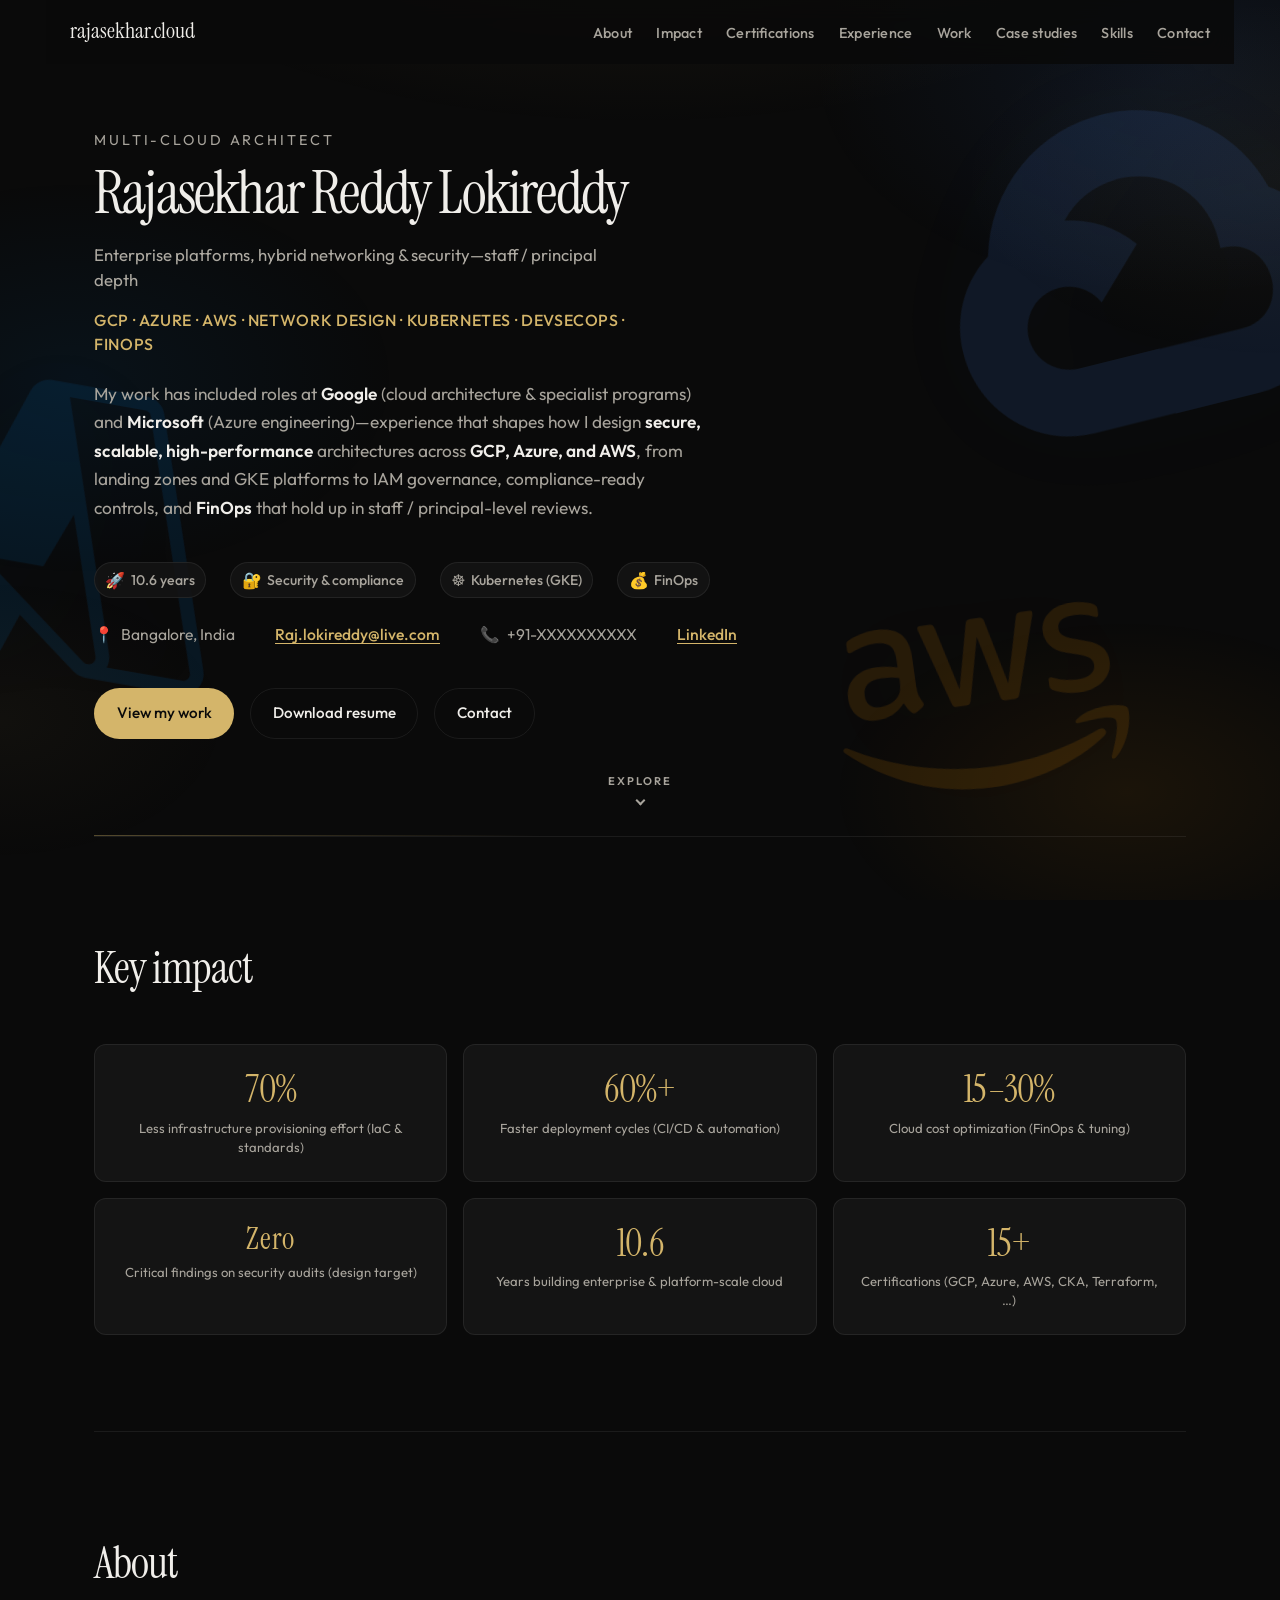
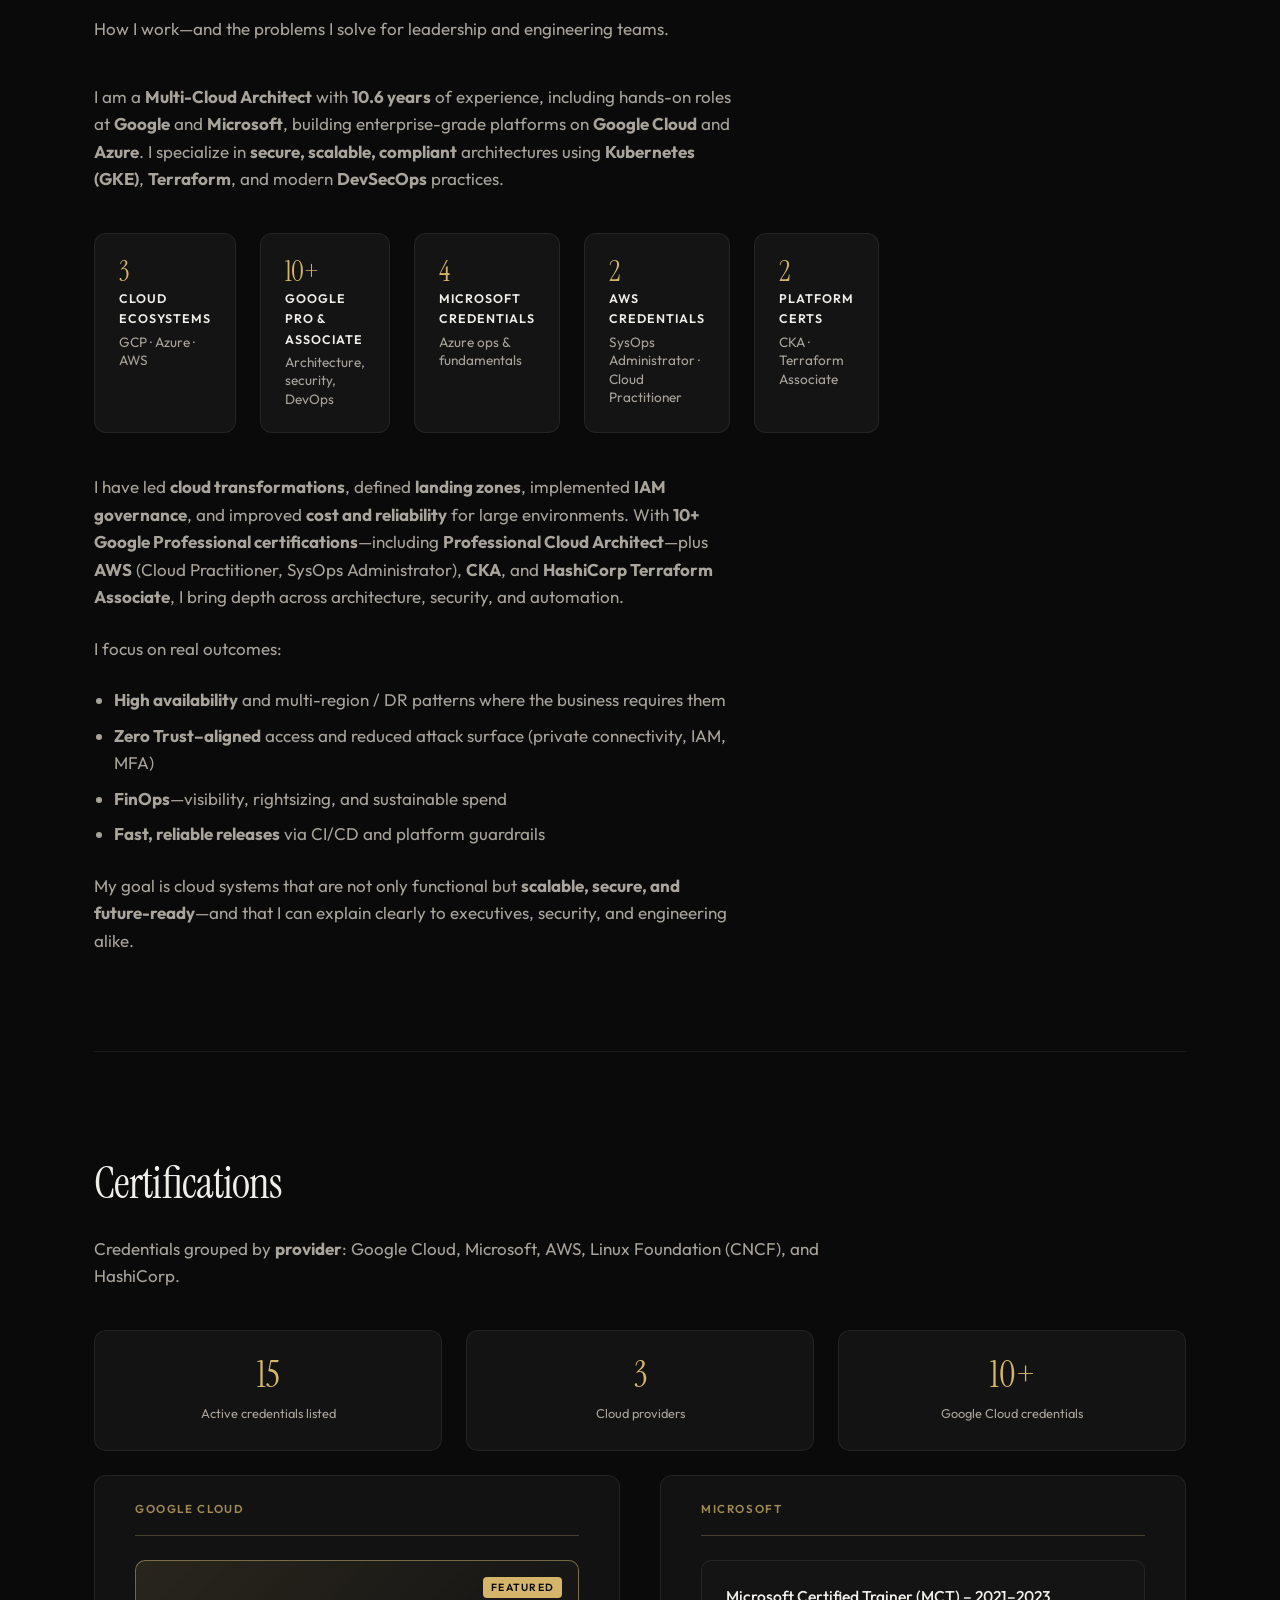
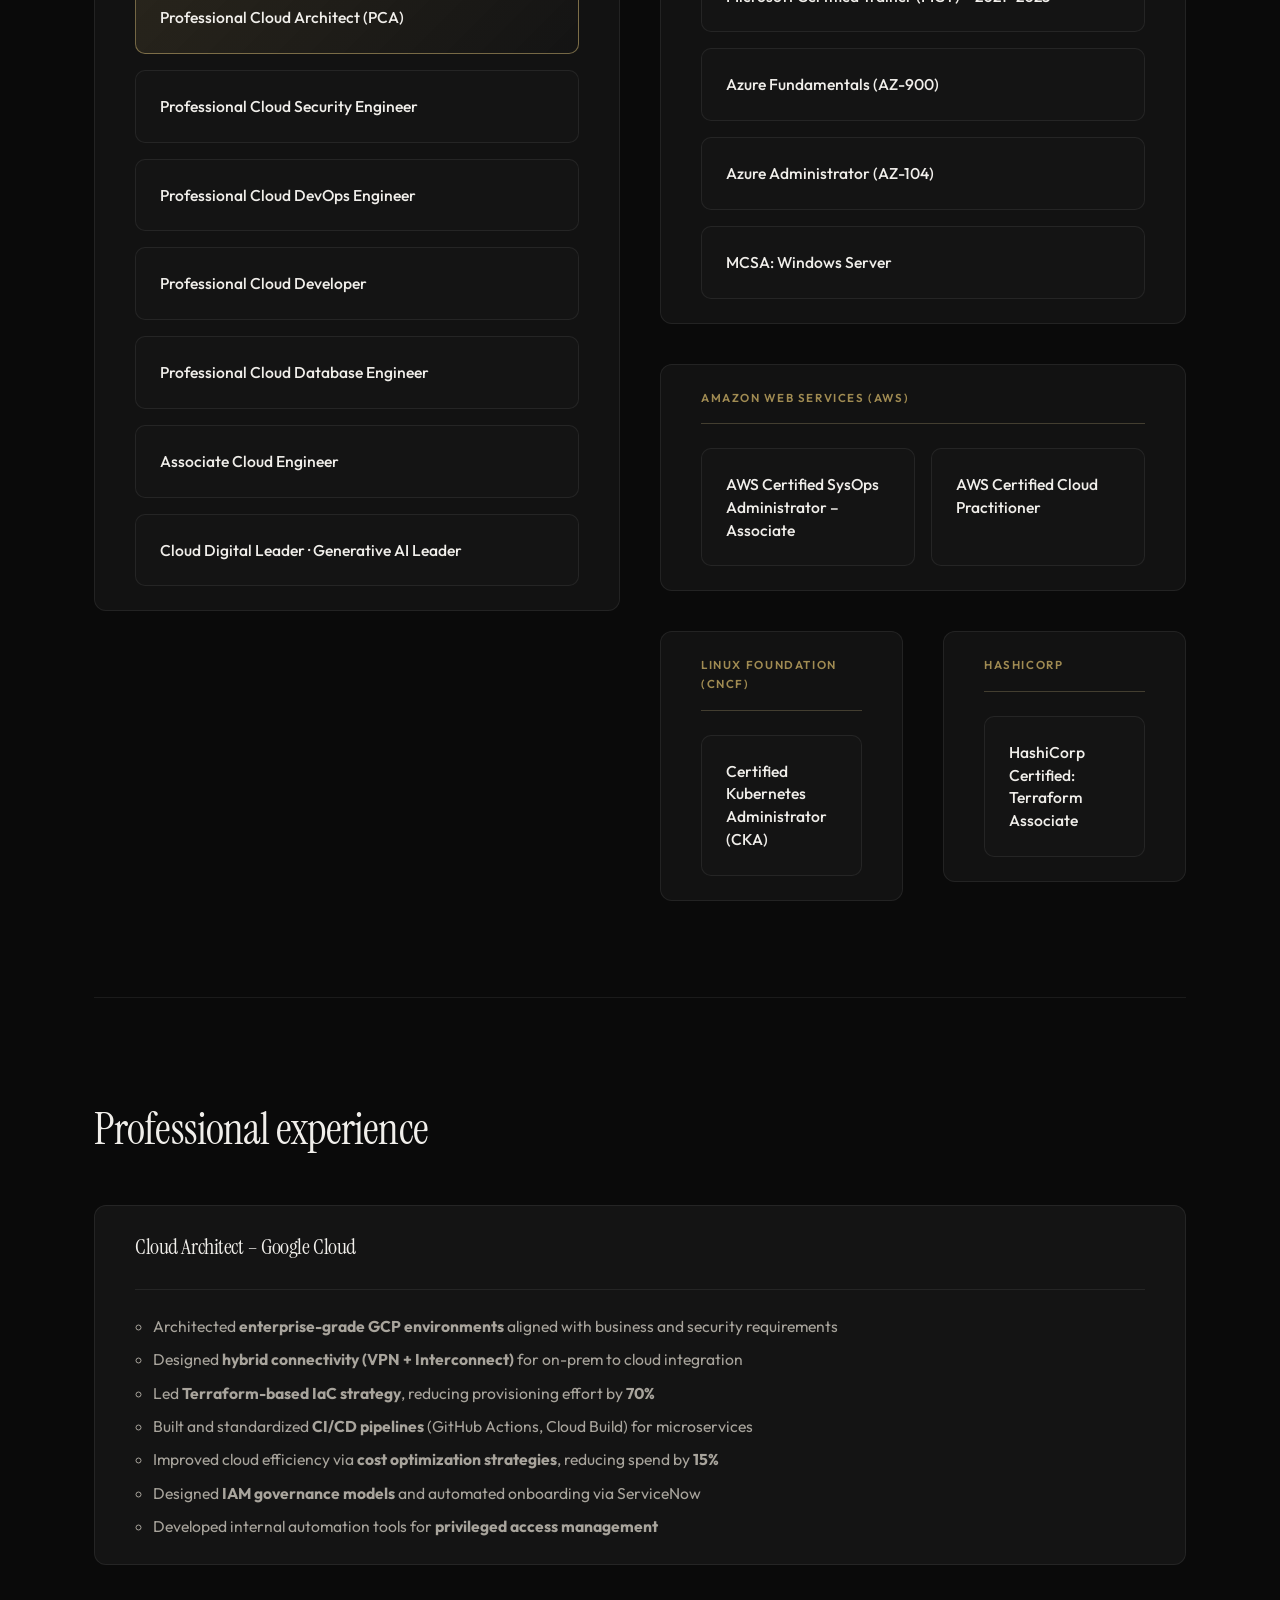
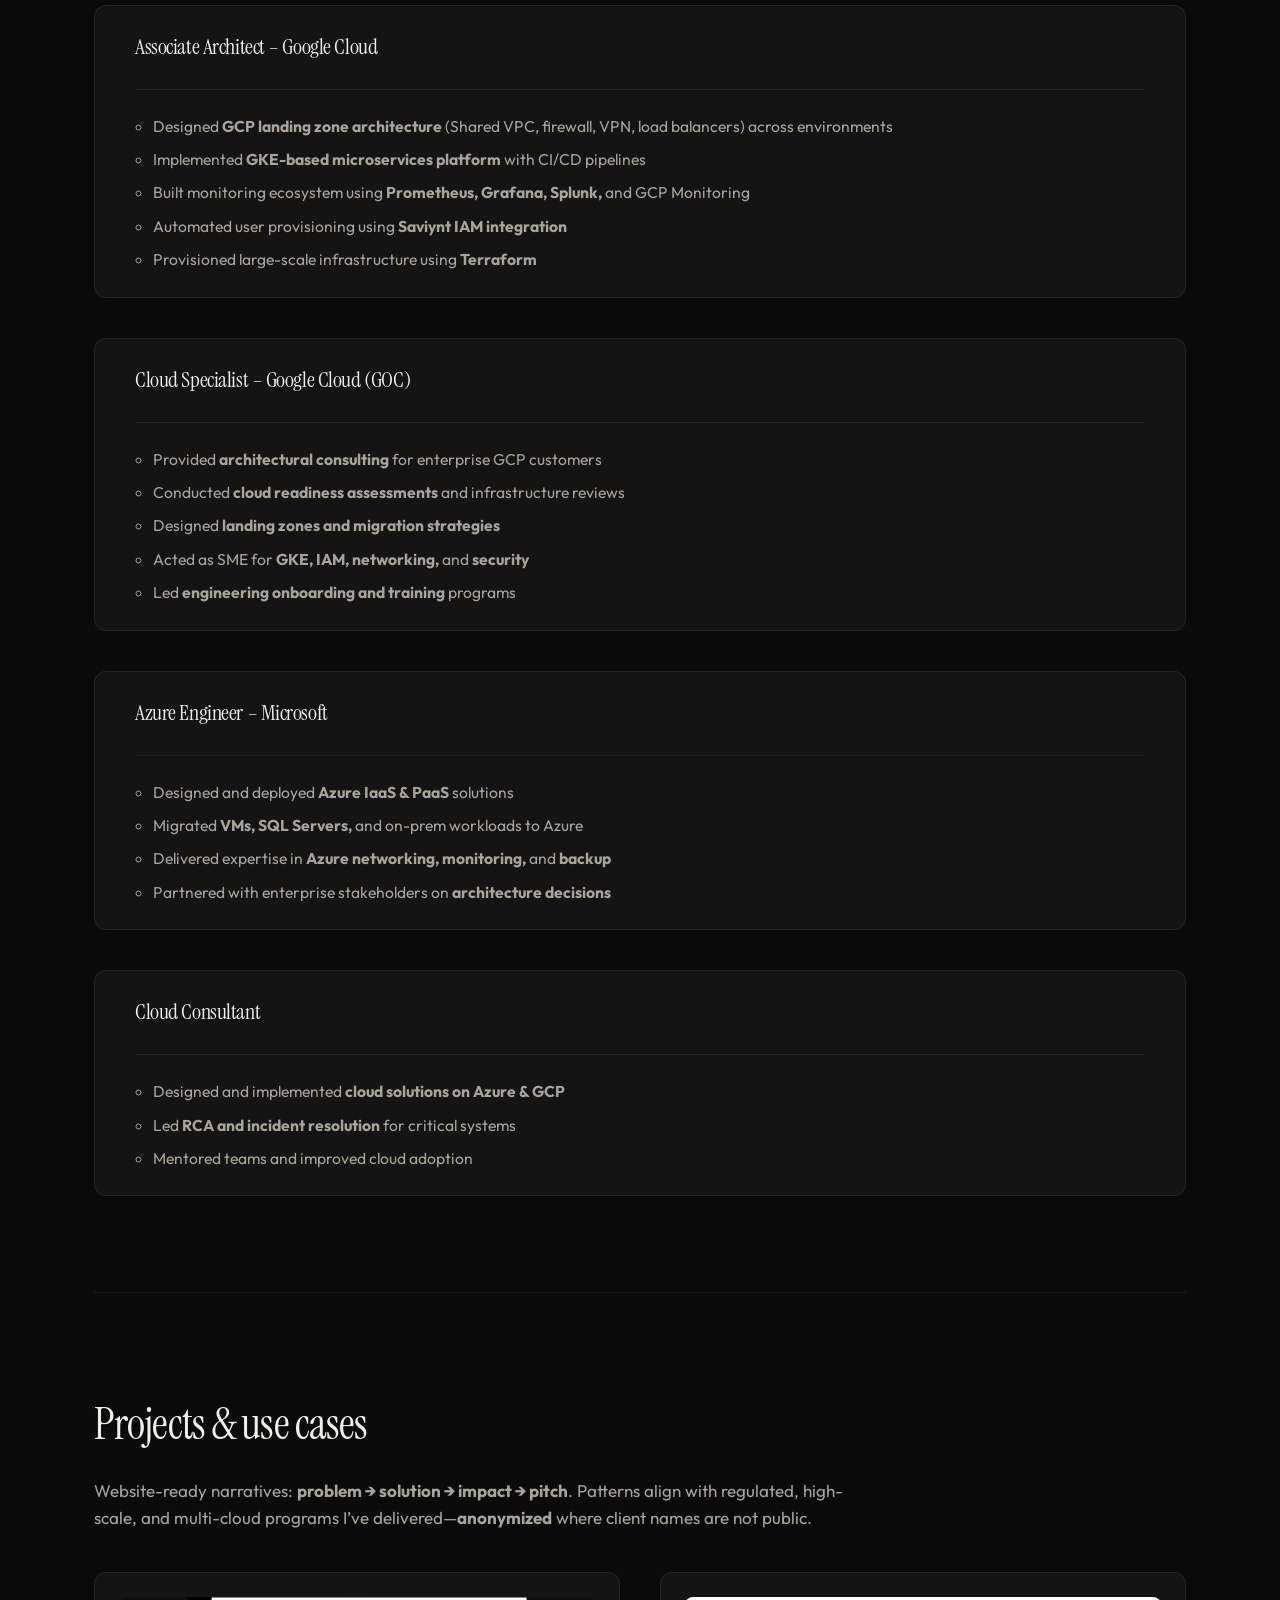
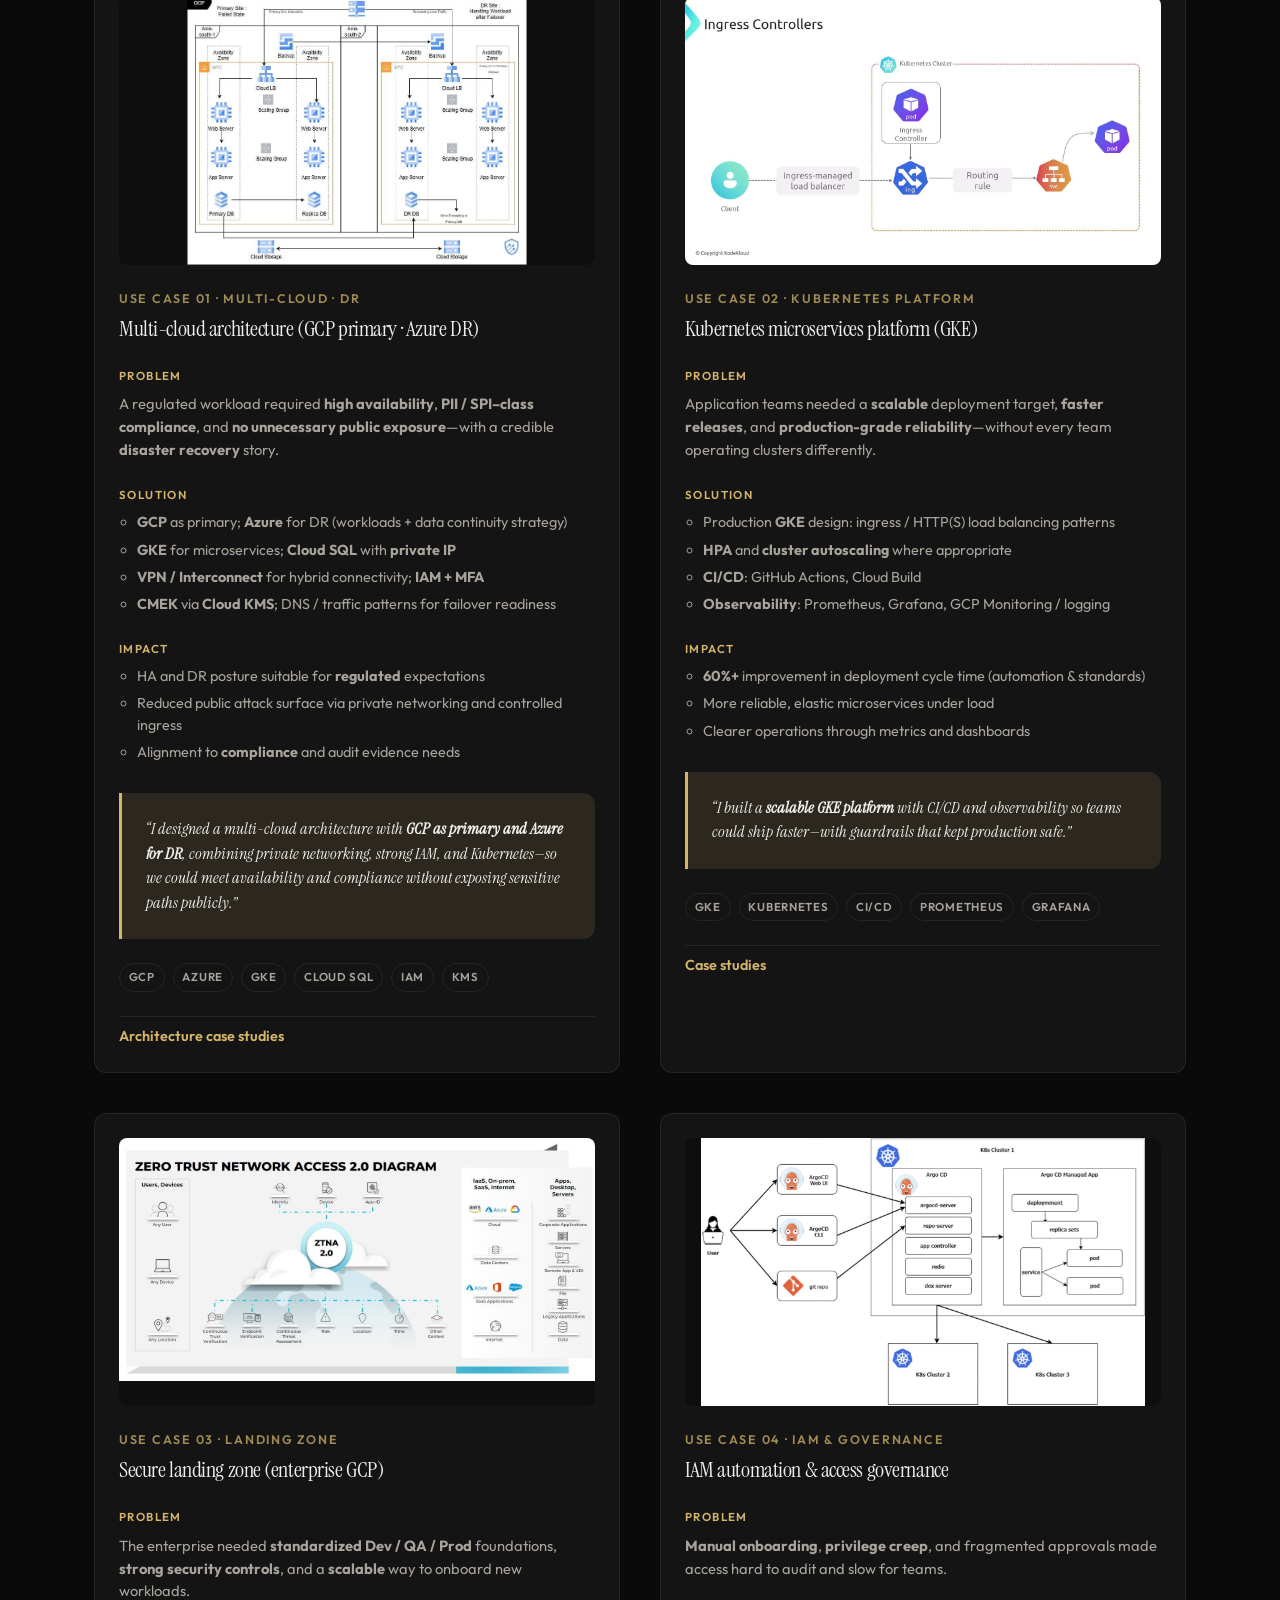
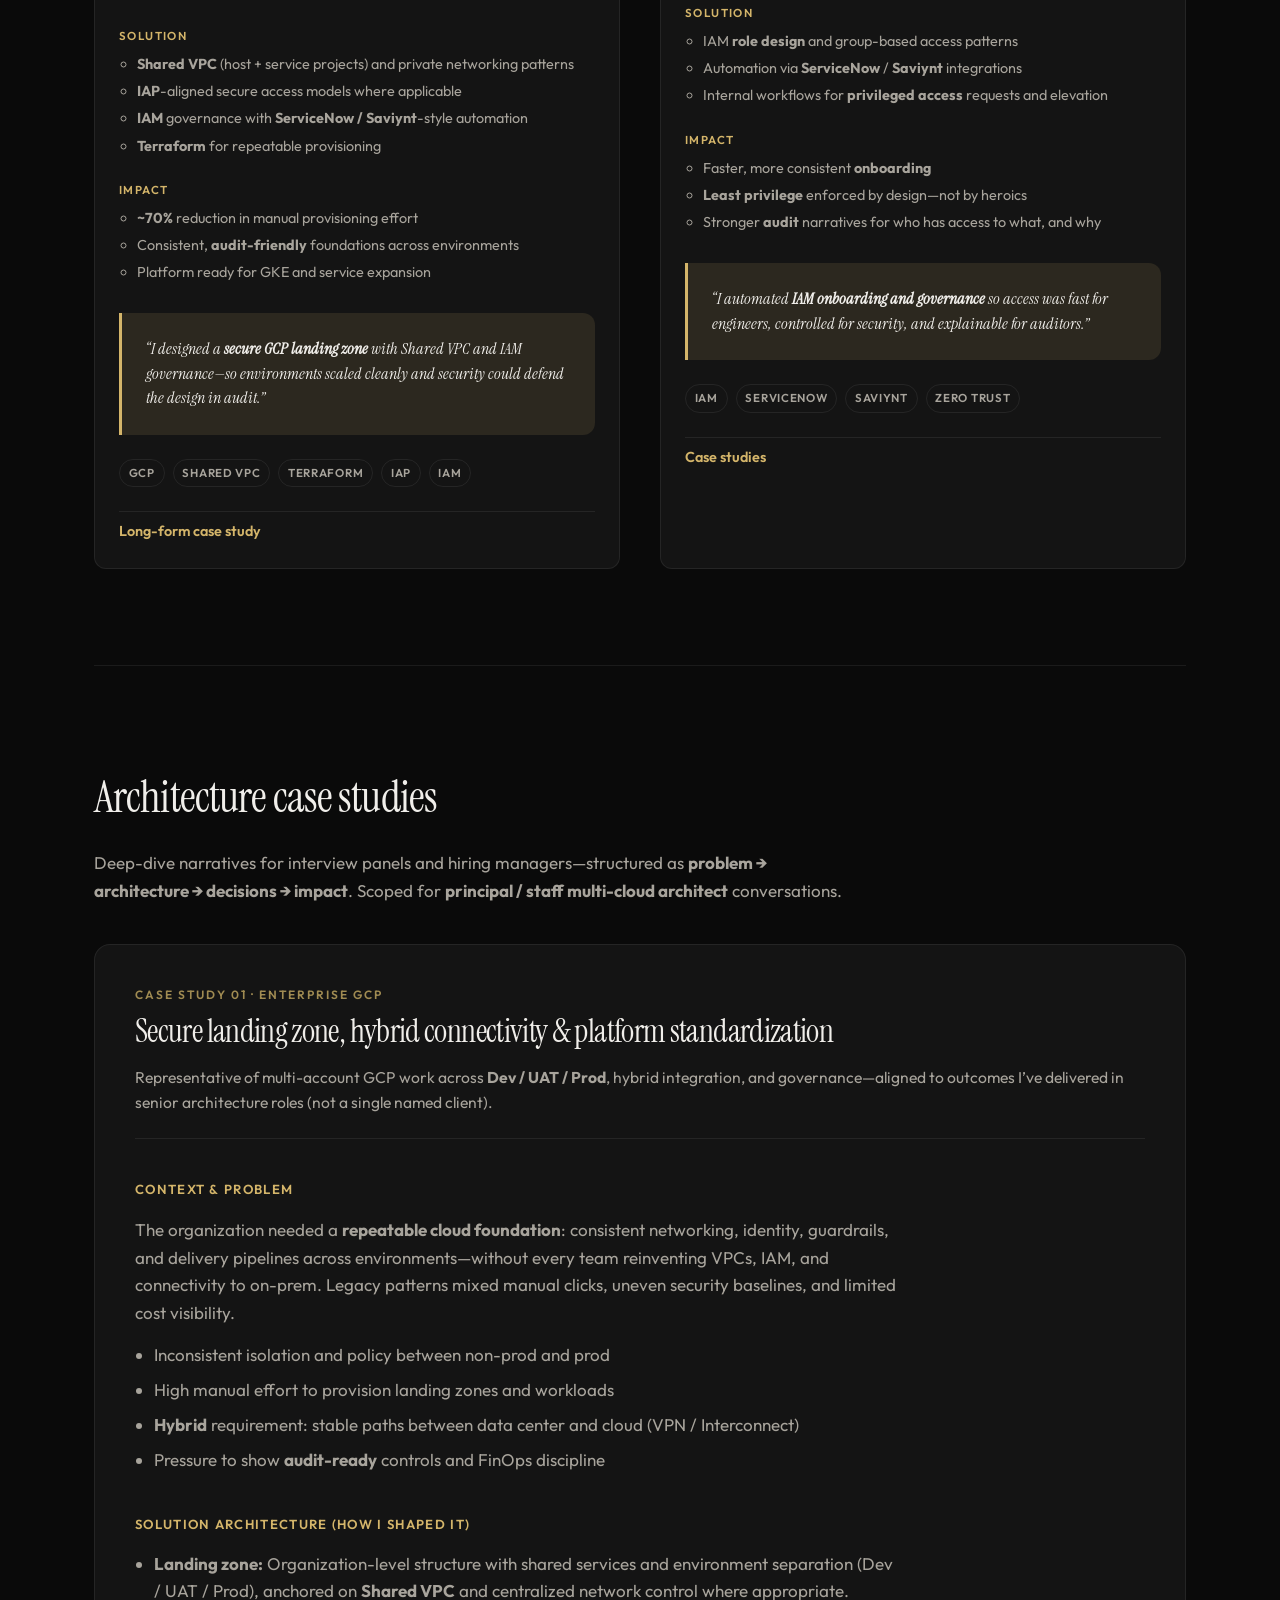
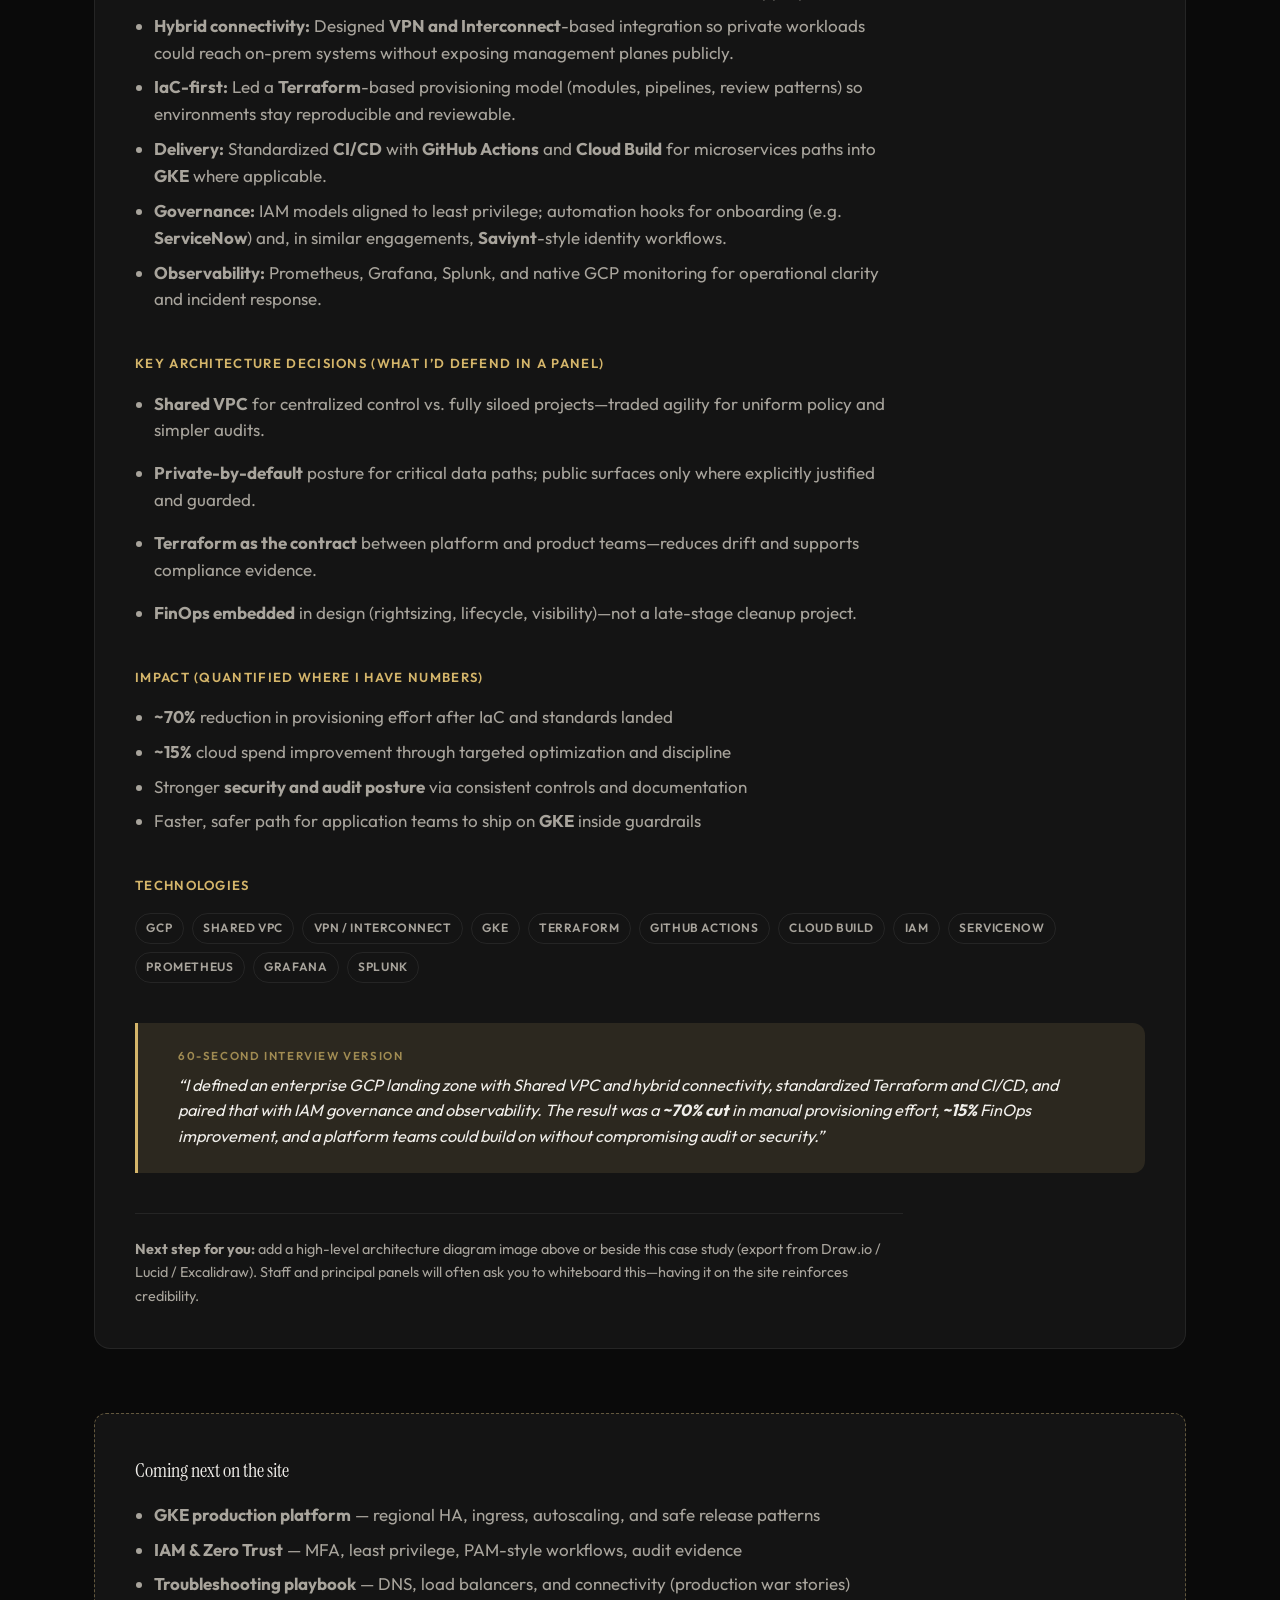
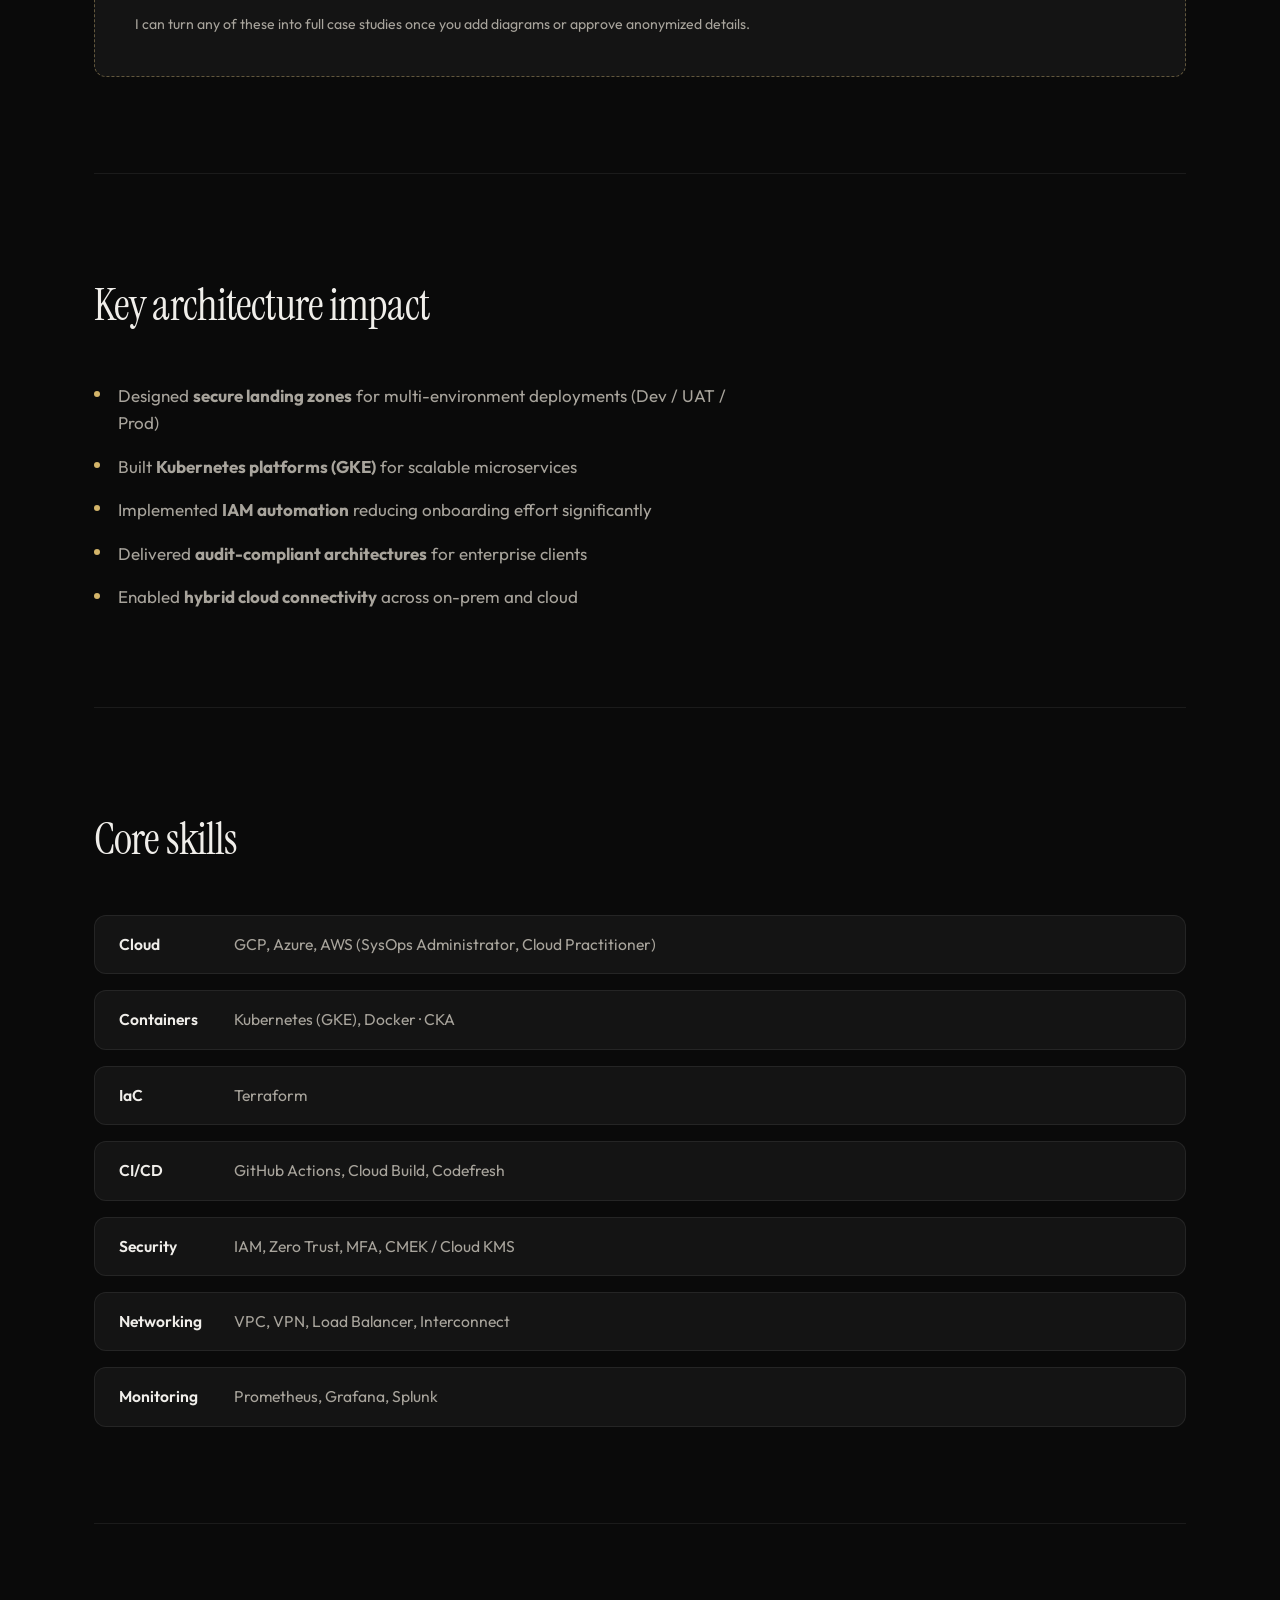
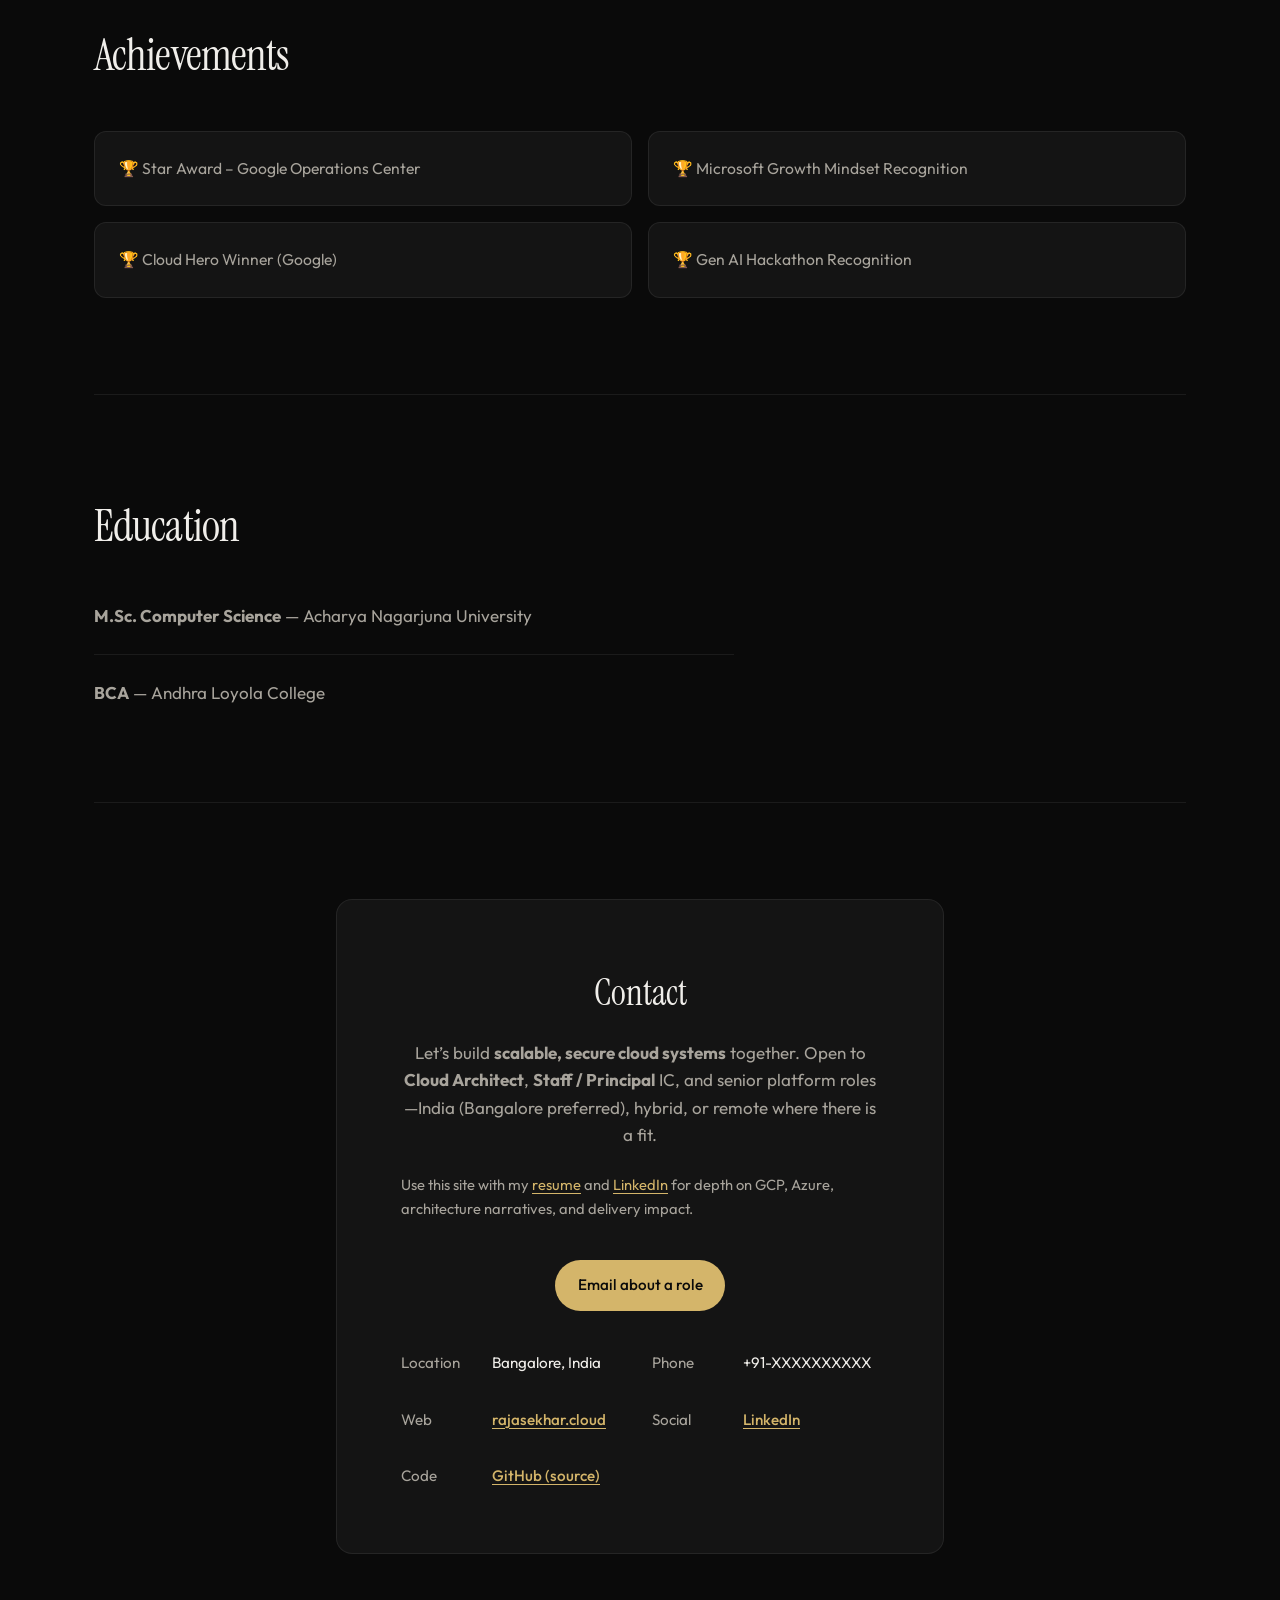
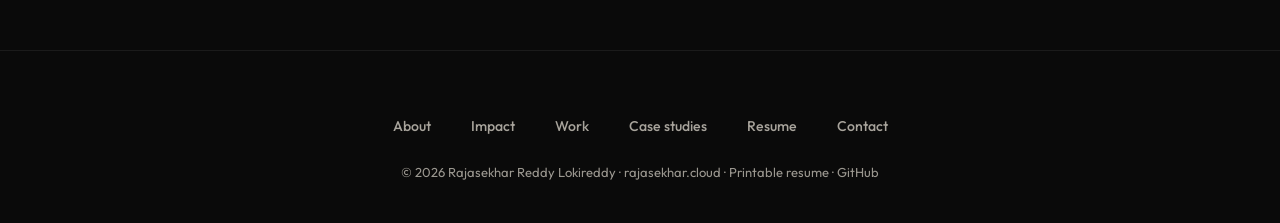
==== index.html @ 9c5ac726 "fix(certs): stack Microsoft and AWS in right column beside GCP Made-with: Cursor" ====
<!DOCTYPE html>
<html lang="en">
<head>
  <meta charset="UTF-8" />
  <meta name="viewport" content="width=device-width, initial-scale=1" />
  <meta name="description" content="Rajasekhar Reddy Lokireddy — Senior Multi-Cloud Architect. Experience at Google and Microsoft; GCP, Azure, AWS. Landing zones, GKE, IAM, FinOps. Bangalore, India." />
  <meta name="theme-color" content="#0a0a0a" />
  <meta property="og:type" content="profile" />
  <meta property="og:url" content="https://rajasekhar.cloud/" />
  <meta property="og:title" content="Rajasekhar Reddy Lokireddy · Senior Multi-Cloud Architect" />
  <meta property="og:description" content="Multi-cloud architect with Google and Microsoft experience. Enterprise GCP, Azure, AWS — landing zones, GKE, IAM, FinOps. Bangalore, India." />
  <meta property="og:locale" content="en_IN" />
  <meta name="twitter:card" content="summary" />
  <meta name="twitter:title" content="Rajasekhar Reddy Lokireddy · Multi-Cloud Architect" />
  <meta name="twitter:description" content="Senior Multi-Cloud Architect. Enterprise platforms, GKE, security &amp; cost optimization." />
  <link rel="canonical" href="https://rajasekhar.cloud/" />
  <link rel="icon" href="favicon.svg" type="image/svg+xml" />
  <title>Rajasekhar Reddy Lokireddy · Senior Multi-Cloud Architect · Bangalore</title>
  <link rel="preconnect" href="https://fonts.googleapis.com" />
  <link rel="preconnect" href="https://fonts.gstatic.com" crossorigin />
  <link href="https://fonts.googleapis.com/css2?family=Instrument+Serif:ital@0;1&family=Outfit:wght@300;400;500;600&display=swap" rel="stylesheet" />
  <link rel="stylesheet" href="styles.css" />
  <script type="application/ld+json">
  {
    "@context": "https://schema.org",
    "@type": "Person",
    "name": "Rajasekhar Reddy Lokireddy",
    "url": "https://rajasekhar.cloud/",
    "email": "Raj.lokireddy@live.com",
    "jobTitle": "Multi-Cloud Architect",
    "address": {
      "@type": "PostalAddress",
      "addressLocality": "Bangalore",
      "addressCountry": "IN"
    },
    "sameAs": [
      "https://www.linkedin.com/in/rajasekhar-reddy-lokireddy-64359775/",
      "https://github.com/Raja-code-cloud"
    ],
    "knowsAbout": ["Google Cloud Platform", "Microsoft Azure", "Amazon Web Services", "Kubernetes", "Certified Kubernetes Administrator", "Terraform", "HashiCorp Terraform", "DevSecOps", "FinOps"]
  }
  </script>
</head>
<body>
  <div class="cloud-backdrop" aria-hidden="true">
    <img
      class="cloud-backdrop__logo cloud-backdrop__logo--gcp"
      src="assets/googlecloud.svg"
      width="240"
      height="240"
      alt=""
      decoding="async"
    />
    <img
      class="cloud-backdrop__logo cloud-backdrop__logo--azure"
      src="assets/microsoftazure.svg"
      width="240"
      height="240"
      alt=""
      decoding="async"
    />
    <img
      class="cloud-backdrop__logo cloud-backdrop__logo--aws"
      src="assets/amazonaws.svg"
      width="240"
      height="240"
      alt=""
      decoding="async"
    />
  </div>
  <div class="reading-progress" aria-hidden="true"></div>
  <a class="skip-link" href="#main">Skip to content</a>

  <header class="site-header">
    <a class="logo" href="https://rajasekhar.cloud/">rajasekhar.cloud</a>
    <button type="button" class="nav-toggle" aria-expanded="false" aria-controls="site-nav" aria-label="Open menu">
      <span class="nav-toggle-bar"></span>
      <span class="nav-toggle-bar"></span>
    </button>
    <nav id="site-nav" class="site-nav" aria-label="Primary">
      <ul>
        <li><a href="#about">About</a></li>
        <li><a href="#metrics">Impact</a></li>
        <li><a href="#certifications">Certifications</a></li>
        <li><a href="#experience">Experience</a></li>
        <li><a href="#work">Work</a></li>
        <li><a href="#case-studies">Case studies</a></li>
        <li><a href="#skills">Skills</a></li>
        <li><a href="#contact">Contact</a></li>
      </ul>
    </nav>
  </header>

  <main id="main">
    <section class="hero">
      <p class="hero-eyebrow">Multi-Cloud Architect</p>
      <h1 class="hero-title">Rajasekhar Reddy Lokireddy</h1>
      <p class="hero-subtitle">Enterprise platforms, hybrid networking &amp; security—staff / principal depth</p>
      <p class="hero-tagline">
        GCP · Azure · AWS · Network design · Kubernetes · DevSecOps · FinOps
      </p>
      <p class="hero-value">
        My work has included roles at <strong>Google</strong> (cloud architecture &amp; specialist programs) and
        <strong>Microsoft</strong> (Azure engineering)—experience that shapes how I design
        <strong>secure, scalable, high-performance</strong> architectures across <strong>GCP, Azure, and AWS</strong>,
        from landing zones and GKE platforms to IAM governance, compliance-ready controls, and
        <strong>FinOps</strong> that hold up in staff / principal-level reviews.
      </p>
      <ul class="hero-badges" aria-label="Highlights">
        <li><span class="hero-badges__ic" aria-hidden="true">🚀</span> 10.6 years</li>
        <li><span class="hero-badges__ic" aria-hidden="true">🔐</span> Security &amp; compliance</li>
        <li><span class="hero-badges__ic" aria-hidden="true">☸️</span> Kubernetes (GKE)</li>
        <li><span class="hero-badges__ic" aria-hidden="true">💰</span> FinOps</li>
      </ul>
      <ul class="hero-meta" aria-label="Contact and location">
        <li><span class="hero-meta-icon" aria-hidden="true">📍</span> Bangalore, India</li>
        <li>
          <a href="mailto:Raj.lokireddy@live.com">Raj.lokireddy@live.com</a>
        </li>
        <li><span class="hero-meta-icon" aria-hidden="true">📞</span> +91-XXXXXXXXXX</li>
        <li>
          <a href="https://www.linkedin.com/in/rajasekhar-reddy-lokireddy-64359775/" rel="noopener noreferrer">LinkedIn</a>
        </li>
      </ul>
      <div class="hero-actions">
        <a class="btn btn-primary" href="#work">View my work</a>
        <a class="btn btn-ghost" href="resume.html">Download resume</a>
        <a class="btn btn-ghost" href="#contact">Contact</a>
      </div>
      <a class="hero-scroll" href="#about">
        <span class="hero-scroll__text">Explore</span>
        <span class="hero-scroll__chev" aria-hidden="true"></span>
      </a>
    </section>

    <section id="metrics" class="section metrics" aria-labelledby="metrics-heading">
      <div class="section-head section-head--wide">
        <h2 id="metrics-heading">Key impact</h2>
      </div>
      <ul class="metrics-grid metrics-grid--six">
        <li class="metric-card">
          <p class="metric-card__value">70%</p>
          <p class="metric-card__label">Less infrastructure provisioning effort (IaC &amp; standards)</p>
        </li>
        <li class="metric-card">
          <p class="metric-card__value">60%+</p>
          <p class="metric-card__label">Faster deployment cycles (CI/CD &amp; automation)</p>
        </li>
        <li class="metric-card">
          <p class="metric-card__value">15–30%</p>
          <p class="metric-card__label">Cloud cost optimization (FinOps &amp; tuning)</p>
        </li>
        <li class="metric-card">
          <p class="metric-card__value metric-card__value--word">Zero</p>
          <p class="metric-card__label">Critical findings on security audits (design target)</p>
        </li>
        <li class="metric-card">
          <p class="metric-card__value">10.6</p>
          <p class="metric-card__label">Years building enterprise &amp; platform-scale cloud</p>
        </li>
        <li class="metric-card">
          <p class="metric-card__value">15+</p>
          <p class="metric-card__label">Certifications (GCP, Azure, AWS, CKA, Terraform, …)</p>
        </li>
      </ul>
    </section>

    <section id="about" class="section summary about">
      <div class="section-head section-head--wide">
        <h2>About</h2>
        <p>How I work—and the problems I solve for leadership and engineering teams.</p>
      </div>
      <div class="prose">
        <p>
          I am a <strong>Multi-Cloud Architect</strong> with <strong>10.6 years</strong> of experience, including
          hands-on roles at <strong>Google</strong> and <strong>Microsoft</strong>, building enterprise-grade platforms on
          <strong>Google Cloud</strong> and <strong>Azure</strong>. I specialize in
          <strong>secure, scalable, compliant</strong> architectures using <strong>Kubernetes (GKE)</strong>,
          <strong>Terraform</strong>, and modern <strong>DevSecOps</strong> practices.
        </p>
        <ul class="expertise-pillars" aria-label="Practice depth by area">
          <li class="expertise-pillars__card">
            <span class="expertise-pillars__metric">3</span>
            <span class="expertise-pillars__label">Cloud ecosystems</span>
            <span class="expertise-pillars__hint">GCP · Azure · AWS</span>
          </li>
          <li class="expertise-pillars__card">
            <span class="expertise-pillars__metric">10+</span>
            <span class="expertise-pillars__label">Google Pro &amp; associate</span>
            <span class="expertise-pillars__hint">Architecture, security, DevOps</span>
          </li>
          <li class="expertise-pillars__card">
            <span class="expertise-pillars__metric">4</span>
            <span class="expertise-pillars__label">Microsoft credentials</span>
            <span class="expertise-pillars__hint">Azure ops &amp; fundamentals</span>
          </li>
          <li class="expertise-pillars__card">
            <span class="expertise-pillars__metric">2</span>
            <span class="expertise-pillars__label">AWS credentials</span>
            <span class="expertise-pillars__hint">SysOps Administrator · Cloud Practitioner</span>
          </li>
          <li class="expertise-pillars__card">
            <span class="expertise-pillars__metric">2</span>
            <span class="expertise-pillars__label">Platform certs</span>
            <span class="expertise-pillars__hint">CKA · Terraform Associate</span>
          </li>
        </ul>
        <p>
          I have led <strong>cloud transformations</strong>, defined <strong>landing zones</strong>, implemented
          <strong>IAM governance</strong>, and improved <strong>cost and reliability</strong> for large environments.
          With <strong>10+ Google Professional certifications</strong>—including
          <strong>Professional Cloud Architect</strong>—plus <strong>AWS</strong> (Cloud Practitioner, SysOps Administrator),
          <strong>CKA</strong>, and <strong>HashiCorp Terraform Associate</strong>, I bring depth across architecture, security, and automation.
        </p>
        <p>I focus on real outcomes:</p>
        <ul class="bullet-list">
          <li><strong>High availability</strong> and multi-region / DR patterns where the business requires them</li>
          <li><strong>Zero Trust–aligned</strong> access and reduced attack surface (private connectivity, IAM, MFA)</li>
          <li><strong>FinOps</strong>—visibility, rightsizing, and sustainable spend</li>
          <li><strong>Fast, reliable releases</strong> via CI/CD and platform guardrails</li>
        </ul>
        <p>
          My goal is cloud systems that are not only functional but <strong>scalable, secure, and future-ready</strong>—and
          that I can explain clearly to executives, security, and engineering alike.
        </p>
      </div>
    </section>

    <section id="certifications" class="section certifications">
      <div class="section-head section-head--wide">
        <h2>Certifications</h2>
        <p>
          Credentials grouped by <strong>provider</strong>: Google Cloud, Microsoft, AWS, Linux Foundation (CNCF), and HashiCorp.
        </p>
      </div>
      <ul class="cert-summary" aria-label="Certification snapshot">
        <li class="cert-summary__item">
          <span class="cert-summary__value">15</span>
          <span class="cert-summary__label">Active credentials listed</span>
        </li>
        <li class="cert-summary__item">
          <span class="cert-summary__value">3</span>
          <span class="cert-summary__label">Cloud providers</span>
        </li>
        <li class="cert-summary__item">
          <span class="cert-summary__value">10+</span>
          <span class="cert-summary__label">Google Cloud credentials</span>
        </li>
      </ul>
      <div class="cert-board">
        <div class="cert-board__gcp">
          <section class="cert-provider" aria-labelledby="cert-heading-gcp">
            <h3 id="cert-heading-gcp" class="cert-provider__title">Google Cloud</h3>
            <ul class="cert-provider__list">
              <li class="cert-list__item cert-list__item--featured">
                <span class="cert-list__badge">Featured</span>
                <span class="cert-list__name">Professional Cloud Architect (PCA)</span>
              </li>
              <li class="cert-list__item">
                <span class="cert-list__name">Professional Cloud Security Engineer</span>
              </li>
              <li class="cert-list__item">
                <span class="cert-list__name">Professional Cloud DevOps Engineer</span>
              </li>
              <li class="cert-list__item">
                <span class="cert-list__name">Professional Cloud Developer</span>
              </li>
              <li class="cert-list__item">
                <span class="cert-list__name">Professional Cloud Database Engineer</span>
              </li>
              <li class="cert-list__item">
                <span class="cert-list__name">Associate Cloud Engineer</span>
              </li>
              <li class="cert-list__item">
                <span class="cert-list__name">Cloud Digital Leader · Generative AI Leader</span>
              </li>
            </ul>
          </section>
        </div>
        <div class="cert-board__right">
          <section class="cert-provider" aria-labelledby="cert-heading-ms">
            <h3 id="cert-heading-ms" class="cert-provider__title">Microsoft</h3>
            <ul class="cert-provider__list">
              <li class="cert-list__item">
                <span class="cert-list__name">Microsoft Certified Trainer (MCT) – 2021–2023</span>
              </li>
              <li class="cert-list__item">
                <span class="cert-list__name">Azure Fundamentals (AZ-900)</span>
              </li>
              <li class="cert-list__item">
                <span class="cert-list__name">Azure Administrator (AZ-104)</span>
              </li>
              <li class="cert-list__item">
                <span class="cert-list__name">MCSA: Windows Server</span>
              </li>
            </ul>
          </section>
          <section class="cert-provider" aria-labelledby="cert-heading-aws">
            <h3 id="cert-heading-aws" class="cert-provider__title">Amazon Web Services (AWS)</h3>
            <ul class="cert-provider__list cert-provider__list--inline-pair">
              <li class="cert-list__item">
                <span class="cert-list__name">AWS Certified SysOps Administrator – Associate</span>
              </li>
              <li class="cert-list__item">
                <span class="cert-list__name">AWS Certified Cloud Practitioner</span>
              </li>
            </ul>
          </section>
          <div class="cert-board__platform">
            <section class="cert-provider" aria-labelledby="cert-heading-lf">
              <h3 id="cert-heading-lf" class="cert-provider__title">Linux Foundation (CNCF)</h3>
              <ul class="cert-provider__list">
                <li class="cert-list__item">
                  <span class="cert-list__name">Certified Kubernetes Administrator (CKA)</span>
                </li>
              </ul>
            </section>
            <section class="cert-provider" aria-labelledby="cert-heading-hc">
              <h3 id="cert-heading-hc" class="cert-provider__title">HashiCorp</h3>
              <ul class="cert-provider__list">
                <li class="cert-list__item">
                  <span class="cert-list__name">HashiCorp Certified: Terraform Associate</span>
                </li>
              </ul>
            </section>
          </div>
        </div>
      </div>
    </section>

    <section id="experience" class="section experience">
      <div class="section-head">
        <h2>Professional experience</h2>
      </div>
      <ul class="experience-list">
        <li>
          <article class="role-card">
            <header class="role-card__head">
              <h3 class="role-card__title">Cloud Architect – Google Cloud</h3>
            </header>
            <ul class="role-card__bullets">
              <li>Architected <strong>enterprise-grade GCP environments</strong> aligned with business and security requirements</li>
              <li>Designed <strong>hybrid connectivity (VPN + Interconnect)</strong> for on-prem to cloud integration</li>
              <li>Led <strong>Terraform-based IaC strategy</strong>, reducing provisioning effort by <strong>70%</strong></li>
              <li>Built and standardized <strong>CI/CD pipelines</strong> (GitHub Actions, Cloud Build) for microservices</li>
              <li>Improved cloud efficiency via <strong>cost optimization strategies</strong>, reducing spend by <strong>15%</strong></li>
              <li>Designed <strong>IAM governance models</strong> and automated onboarding via ServiceNow</li>
              <li>Developed internal automation tools for <strong>privileged access management</strong></li>
            </ul>
          </article>
        </li>
        <li>
          <article class="role-card">
            <header class="role-card__head">
              <h3 class="role-card__title">Associate Architect – Google Cloud</h3>
            </header>
            <ul class="role-card__bullets">
              <li>Designed <strong>GCP landing zone architecture</strong> (Shared VPC, firewall, VPN, load balancers) across environments</li>
              <li>Implemented <strong>GKE-based microservices platform</strong> with CI/CD pipelines</li>
              <li>Built monitoring ecosystem using <strong>Prometheus, Grafana, Splunk,</strong> and GCP Monitoring</li>
              <li>Automated user provisioning using <strong>Saviynt IAM integration</strong></li>
              <li>Provisioned large-scale infrastructure using <strong>Terraform</strong></li>
            </ul>
          </article>
        </li>
        <li>
          <article class="role-card">
            <header class="role-card__head">
              <h3 class="role-card__title">Cloud Specialist – Google Cloud (GOC)</h3>
            </header>
            <ul class="role-card__bullets">
              <li>Provided <strong>architectural consulting</strong> for enterprise GCP customers</li>
              <li>Conducted <strong>cloud readiness assessments</strong> and infrastructure reviews</li>
              <li>Designed <strong>landing zones and migration strategies</strong></li>
              <li>Acted as SME for <strong>GKE, IAM, networking,</strong> and <strong>security</strong></li>
              <li>Led <strong>engineering onboarding and training</strong> programs</li>
            </ul>
          </article>
        </li>
        <li>
          <article class="role-card">
            <header class="role-card__head">
              <h3 class="role-card__title">Azure Engineer – Microsoft</h3>
            </header>
            <ul class="role-card__bullets">
              <li>Designed and deployed <strong>Azure IaaS &amp; PaaS</strong> solutions</li>
              <li>Migrated <strong>VMs, SQL Servers,</strong> and on-prem workloads to Azure</li>
              <li>Delivered expertise in <strong>Azure networking, monitoring,</strong> and <strong>backup</strong></li>
              <li>Partnered with enterprise stakeholders on <strong>architecture decisions</strong></li>
            </ul>
          </article>
        </li>
        <li>
          <article class="role-card">
            <header class="role-card__head">
              <h3 class="role-card__title">Cloud Consultant</h3>
            </header>
            <ul class="role-card__bullets">
              <li>Designed and implemented <strong>cloud solutions on Azure &amp; GCP</strong></li>
              <li>Led <strong>RCA and incident resolution</strong> for critical systems</li>
              <li>Mentored teams and improved cloud adoption</li>
            </ul>
          </article>
        </li>
      </ul>
    </section>

    <section id="work" class="section work" aria-labelledby="work-heading">
      <div class="section-head section-head--wide">
        <h2 id="work-heading">Projects &amp; use cases</h2>
        <p>
          Website-ready narratives: <strong>problem → solution → impact → pitch</strong>. Patterns align with regulated,
          high-scale, and multi-cloud programs I’ve delivered—<strong>anonymized</strong> where client names are not public.
        </p>
      </div>
      <ul class="work-grid work-grid--usecases">
        <li>
          <article class="work-card work-card--rich">
            <div class="work-card__visual">
              <img
                class="work-card__img"
                src="work/J7aH0SnSVBHNR_8y4krtRQi5Q48IjMzntxdyoSIC-5ODzMbWKiIXHE5QnvxqRbL0bZI6usxHWzjjfwr0tl7vSJz8FFW913gtAw4egtdXTEBOS6W-Mhb02KfK-PE3VyS2LhOExtIRzSbeE92jMnQK9Pq5hYrsvxtWI7JgpamfcSA.jfif"
                alt="Architecture diagram: multi-cloud GCP and Azure disaster recovery"
                width="1200"
                height="675"
                loading="lazy"
                decoding="async"
              />
            </div>
            <p class="work-card__meta">Use case 01 · Multi-cloud · DR</p>
            <h3 class="work-card__title">Multi-cloud architecture (GCP primary · Azure DR)</h3>
            <div class="work-card__ucase">
              <h4 class="work-card__ucase-title">Problem</h4>
              <p class="work-card__ucase-text">
                A regulated workload required <strong>high availability</strong>, <strong>PII / SPI–class compliance</strong>,
                and <strong>no unnecessary public exposure</strong>—with a credible <strong>disaster recovery</strong> story.
              </p>
              <h4 class="work-card__ucase-title">Solution</h4>
              <ul class="work-card__ucase-list">
                <li><strong>GCP</strong> as primary; <strong>Azure</strong> for DR (workloads + data continuity strategy)</li>
                <li><strong>GKE</strong> for microservices; <strong>Cloud SQL</strong> with <strong>private IP</strong></li>
                <li><strong>VPN / Interconnect</strong> for hybrid connectivity; <strong>IAM + MFA</strong></li>
                <li><strong>CMEK</strong> via <strong>Cloud KMS</strong>; DNS / traffic patterns for failover readiness</li>
              </ul>
              <h4 class="work-card__ucase-title">Impact</h4>
              <ul class="work-card__ucase-list">
                <li>HA and DR posture suitable for <strong>regulated</strong> expectations</li>
                <li>Reduced public attack surface via private networking and controlled ingress</li>
                <li>Alignment to <strong>compliance</strong> and audit evidence needs</li>
              </ul>
            </div>
            <blockquote class="work-card__pitch">
              “I designed a multi-cloud architecture with <strong>GCP as primary and Azure for DR</strong>, combining
              private networking, strong IAM, and Kubernetes—so we could meet availability and compliance without exposing
              sensitive paths publicly.”
            </blockquote>
            <ul class="work-card__tags" aria-label="Technologies">
              <li>GCP</li>
              <li>Azure</li>
              <li>GKE</li>
              <li>Cloud SQL</li>
              <li>IAM</li>
              <li>KMS</li>
            </ul>
            <div class="work-card__links">
              <a class="work-card__link" href="#case-studies">Architecture case studies</a>
            </div>
          </article>
        </li>
        <li>
          <article class="work-card work-card--rich">
            <div class="work-card__visual">
              <img
                class="work-card__img"
                src="work/gc2MScj4u6yTdJKocvzbcj0mKAFnhtcPvNMZaLC3V9lBSrUCMFlyAxuu5rxoXjiFm_RNj2dLZgfJEvoTP6ur8EirM_e_3J9O9FL7LUlxpJxFD8sPfi0NkvrRlUGbz20v0lVrN7zjOgowa8gPlrcK8LojnL0WR7CkON40gju7i1Y.jfif"
                alt="Architecture diagram: GKE microservices platform"
                width="1200"
                height="675"
                loading="lazy"
                decoding="async"
              />
            </div>
            <p class="work-card__meta">Use case 02 · Kubernetes platform</p>
            <h3 class="work-card__title">Kubernetes microservices platform (GKE)</h3>
            <div class="work-card__ucase">
              <h4 class="work-card__ucase-title">Problem</h4>
              <p class="work-card__ucase-text">
                Application teams needed a <strong>scalable</strong> deployment target, <strong>faster releases</strong>,
                and <strong>production-grade reliability</strong>—without every team operating clusters differently.
              </p>
              <h4 class="work-card__ucase-title">Solution</h4>
              <ul class="work-card__ucase-list">
                <li>Production <strong>GKE</strong> design: ingress / HTTP(S) load balancing patterns</li>
                <li><strong>HPA</strong> and <strong>cluster autoscaling</strong> where appropriate</li>
                <li><strong>CI/CD</strong>: GitHub Actions, Cloud Build</li>
                <li><strong>Observability</strong>: Prometheus, Grafana, GCP Monitoring / logging</li>
              </ul>
              <h4 class="work-card__ucase-title">Impact</h4>
              <ul class="work-card__ucase-list">
                <li><strong>60%+</strong> improvement in deployment cycle time (automation &amp; standards)</li>
                <li>More reliable, elastic microservices under load</li>
                <li>Clearer operations through metrics and dashboards</li>
              </ul>
            </div>
            <blockquote class="work-card__pitch">
              “I built a <strong>scalable GKE platform</strong> with CI/CD and observability so teams could ship faster—with
              guardrails that kept production safe.”
            </blockquote>
            <ul class="work-card__tags" aria-label="Technologies">
              <li>GKE</li>
              <li>Kubernetes</li>
              <li>CI/CD</li>
              <li>Prometheus</li>
              <li>Grafana</li>
            </ul>
            <div class="work-card__links">
              <a class="work-card__link" href="#case-studies">Case studies</a>
            </div>
          </article>
        </li>
        <li>
          <article class="work-card work-card--rich">
            <div class="work-card__visual">
              <img
                class="work-card__img"
                src="work/dX37gX9JZ3IHKGTg4mhQoViWAyqDjQkddIRCXmKBwBldr8Myd25FjWLq58kHs5OWfh91_2bqjAG_aNED-pLWRc__y8bEE9QkMY5JDT0lSGdh75w5LoKMSH9dHelwABzlKrYcOBdlRmfa4m5y9Z8YcErx6cJQoHSRTTaR1lWQQVY.jfif"
                alt="Architecture diagram: secure GCP landing zone"
                width="1200"
                height="675"
                loading="lazy"
                decoding="async"
              />
            </div>
            <p class="work-card__meta">Use case 03 · Landing zone</p>
            <h3 class="work-card__title">Secure landing zone (enterprise GCP)</h3>
            <div class="work-card__ucase">
              <h4 class="work-card__ucase-title">Problem</h4>
              <p class="work-card__ucase-text">
                The enterprise needed <strong>standardized Dev / QA / Prod</strong> foundations, <strong>strong security
                controls</strong>, and a <strong>scalable</strong> way to onboard new workloads.
              </p>
              <h4 class="work-card__ucase-title">Solution</h4>
              <ul class="work-card__ucase-list">
                <li><strong>Shared VPC</strong> (host + service projects) and private networking patterns</li>
                <li><strong>IAP</strong>-aligned secure access models where applicable</li>
                <li><strong>IAM</strong> governance with <strong>ServiceNow / Saviynt</strong>-style automation</li>
                <li><strong>Terraform</strong> for repeatable provisioning</li>
              </ul>
              <h4 class="work-card__ucase-title">Impact</h4>
              <ul class="work-card__ucase-list">
                <li><strong>~70%</strong> reduction in manual provisioning effort</li>
                <li>Consistent, <strong>audit-friendly</strong> foundations across environments</li>
                <li>Platform ready for GKE and service expansion</li>
              </ul>
            </div>
            <blockquote class="work-card__pitch">
              “I designed a <strong>secure GCP landing zone</strong> with Shared VPC and IAM governance—so environments
              scaled cleanly and security could defend the design in audit.”
            </blockquote>
            <ul class="work-card__tags" aria-label="Technologies">
              <li>GCP</li>
              <li>Shared VPC</li>
              <li>Terraform</li>
              <li>IAP</li>
              <li>IAM</li>
            </ul>
            <div class="work-card__links">
              <a class="work-card__link" href="#case-study-enterprise-lz">Long-form case study</a>
            </div>
          </article>
        </li>
        <li>
          <article class="work-card work-card--rich">
            <div class="work-card__visual">
              <img
                class="work-card__img"
                src="work/iw4nB4S1Hhg7Wh0ci3xd3450y-v3ydC14lWbnBRjYMLwjJzhj2uzXhitrUQcn4hSu_VK0jU1VI1DXKK3ONSWFwmUchid7MDZIj7bGZDewCQks-cfL-I0NoY2keX8dQxz_Dh5zc-T_o3rueEPd-nf9nVp8etRX8X-MY2ORc9JkKU.jfif"
                alt="Architecture diagram: IAM automation and access governance"
                width="1200"
                height="675"
                loading="lazy"
                decoding="async"
              />
            </div>
            <p class="work-card__meta">Use case 04 · IAM &amp; governance</p>
            <h3 class="work-card__title">IAM automation &amp; access governance</h3>
            <div class="work-card__ucase">
              <h4 class="work-card__ucase-title">Problem</h4>
              <p class="work-card__ucase-text">
                <strong>Manual onboarding</strong>, <strong>privilege creep</strong>, and fragmented approvals made access
                hard to audit and slow for teams.
              </p>
              <h4 class="work-card__ucase-title">Solution</h4>
              <ul class="work-card__ucase-list">
                <li>IAM <strong>role design</strong> and group-based access patterns</li>
                <li>Automation via <strong>ServiceNow</strong> / <strong>Saviynt</strong> integrations</li>
                <li>Internal workflows for <strong>privileged access</strong> requests and elevation</li>
              </ul>
              <h4 class="work-card__ucase-title">Impact</h4>
              <ul class="work-card__ucase-list">
                <li>Faster, more consistent <strong>onboarding</strong></li>
                <li><strong>Least privilege</strong> enforced by design—not by heroics</li>
                <li>Stronger <strong>audit</strong> narratives for who has access to what, and why</li>
              </ul>
            </div>
            <blockquote class="work-card__pitch">
              “I automated <strong>IAM onboarding and governance</strong> so access was fast for engineers, controlled for
              security, and explainable for auditors.”
            </blockquote>
            <ul class="work-card__tags" aria-label="Technologies">
              <li>IAM</li>
              <li>ServiceNow</li>
              <li>Saviynt</li>
              <li>Zero Trust</li>
            </ul>
            <div class="work-card__links">
              <a class="work-card__link" href="#case-studies">Case studies</a>
            </div>
          </article>
        </li>
      </ul>
    </section>

    <section id="case-studies" class="section case-studies" aria-labelledby="case-studies-heading">
      <div class="section-head section-head--wide">
        <h2 id="case-studies-heading">Architecture case studies</h2>
        <p>
          Deep-dive narratives for interview panels and hiring managers—structured as
          <strong>problem → architecture → decisions → impact</strong>. Scoped for
          <strong>principal / staff multi-cloud architect</strong> conversations.
        </p>
      </div>

      <article id="case-study-enterprise-lz" class="case-study">
        <header class="case-study__header">
          <p class="case-study__kicker">Case study 01 · Enterprise GCP</p>
          <h3 class="case-study__title">
            Secure landing zone, hybrid connectivity &amp; platform standardization
          </h3>
          <p class="case-study__subtitle">
            Representative of multi-account GCP work across <strong>Dev / UAT / Prod</strong>, hybrid integration, and
            governance—aligned to outcomes I’ve delivered in senior architecture roles (not a single named client).
          </p>
        </header>

        <div class="case-study__body">
          <section class="case-study__block" aria-labelledby="cs1-context">
            <h4 id="cs1-context">Context &amp; problem</h4>
            <p>
              The organization needed a <strong>repeatable cloud foundation</strong>: consistent networking, identity,
              guardrails, and delivery pipelines across environments—without every team reinventing VPCs, IAM, and
              connectivity to on-prem. Legacy patterns mixed manual clicks, uneven security baselines, and limited
              cost visibility.
            </p>
            <ul class="case-study__list">
              <li>Inconsistent isolation and policy between non-prod and prod</li>
              <li>High manual effort to provision landing zones and workloads</li>
              <li><strong>Hybrid</strong> requirement: stable paths between data center and cloud (VPN / Interconnect)</li>
              <li>Pressure to show <strong>audit-ready</strong> controls and FinOps discipline</li>
            </ul>
          </section>

          <section class="case-study__block" aria-labelledby="cs1-solution">
            <h4 id="cs1-solution">Solution architecture (how I shaped it)</h4>
            <ul class="case-study__list">
              <li>
                <strong>Landing zone:</strong> Organization-level structure with shared services and environment separation
                (Dev / UAT / Prod), anchored on <strong>Shared VPC</strong> and centralized network control where
                appropriate.
              </li>
              <li>
                <strong>Hybrid connectivity:</strong> Designed <strong>VPN and Interconnect</strong>-based integration so
                private workloads could reach on-prem systems without exposing management planes publicly.
              </li>
              <li>
                <strong>IaC-first:</strong> Led a <strong>Terraform</strong>-based provisioning model (modules, pipelines,
                review patterns) so environments stay reproducible and reviewable.
              </li>
              <li>
                <strong>Delivery:</strong> Standardized <strong>CI/CD</strong> with <strong>GitHub Actions</strong> and
                <strong>Cloud Build</strong> for microservices paths into <strong>GKE</strong> where applicable.
              </li>
              <li>
                <strong>Governance:</strong> IAM models aligned to least privilege; automation hooks for onboarding
                (e.g. <strong>ServiceNow</strong>) and, in similar engagements, <strong>Saviynt</strong>-style identity
                workflows.
              </li>
              <li>
                <strong>Observability:</strong> Prometheus, Grafana, Splunk, and native GCP monitoring for operational
                clarity and incident response.
              </li>
            </ul>
          </section>

          <section class="case-study__block" aria-labelledby="cs1-decisions">
            <h4 id="cs1-decisions">Key architecture decisions (what I’d defend in a panel)</h4>
            <ul class="case-study__list case-study__list--decisions">
              <li><strong>Shared VPC</strong> for centralized control vs. fully siloed projects—traded agility for uniform policy and simpler audits.</li>
              <li><strong>Private-by-default</strong> posture for critical data paths; public surfaces only where explicitly justified and guarded.</li>
              <li><strong>Terraform as the contract</strong> between platform and product teams—reduces drift and supports compliance evidence.</li>
              <li><strong>FinOps embedded</strong> in design (rightsizing, lifecycle, visibility)—not a late-stage cleanup project.</li>
            </ul>
          </section>

          <section class="case-study__block" aria-labelledby="cs1-impact">
            <h4 id="cs1-impact">Impact (quantified where I have numbers)</h4>
            <ul class="case-study__list">
              <li><strong>~70%</strong> reduction in provisioning effort after IaC and standards landed</li>
              <li><strong>~15%</strong> cloud spend improvement through targeted optimization and discipline</li>
              <li>Stronger <strong>security and audit posture</strong> via consistent controls and documentation</li>
              <li>Faster, safer path for application teams to ship on <strong>GKE</strong> inside guardrails</li>
            </ul>
          </section>

          <section class="case-study__block" aria-labelledby="cs1-tech">
            <h4 id="cs1-tech">Technologies</h4>
            <ul class="case-study__tags" aria-label="Technologies for this case study">
              <li>GCP</li>
              <li>Shared VPC</li>
              <li>VPN / Interconnect</li>
              <li>GKE</li>
              <li>Terraform</li>
              <li>GitHub Actions</li>
              <li>Cloud Build</li>
              <li>IAM</li>
              <li>ServiceNow</li>
              <li>Prometheus</li>
              <li>Grafana</li>
              <li>Splunk</li>
            </ul>
          </section>

          <aside class="case-study__pitch" aria-label="Interview elevator pitch">
            <p class="case-study__pitch-label">60-second interview version</p>
            <p>
              “I defined an enterprise GCP landing zone with Shared VPC and hybrid connectivity, standardized Terraform
              and CI/CD, and paired that with IAM governance and observability. The result was a <strong>~70% cut</strong>
              in manual provisioning effort, <strong>~15%</strong> FinOps improvement, and a platform teams could build on
              without compromising audit or security.”
            </p>
          </aside>

          <p class="case-study__diagram-note">
            <strong>Next step for you:</strong> add a high-level architecture diagram image above or beside this case
            study (export from Draw.io / Lucid / Excalidraw). Staff and principal panels will often ask you to
            whiteboard this—having it on the site reinforces credibility.
          </p>
        </div>
      </article>

      <div class="case-study-teaser">
        <h3 class="case-study-teaser__title">Coming next on the site</h3>
        <ul class="case-study-teaser__list">
          <li><strong>GKE production platform</strong> — regional HA, ingress, autoscaling, and safe release patterns</li>
          <li><strong>IAM &amp; Zero Trust</strong> — MFA, least privilege, PAM-style workflows, audit evidence</li>
          <li><strong>Troubleshooting playbook</strong> — DNS, load balancers, and connectivity (production war stories)</li>
        </ul>
        <p class="case-study-teaser__note">
          I can turn any of these into full case studies once you add diagrams or approve anonymized details.
        </p>
      </div>
    </section>

    <section id="impact" class="section impact">
      <div class="section-head">
        <h2>Key architecture impact</h2>
      </div>
      <ul class="impact-list">
        <li>Designed <strong>secure landing zones</strong> for multi-environment deployments (Dev / UAT / Prod)</li>
        <li>Built <strong>Kubernetes platforms (GKE)</strong> for scalable microservices</li>
        <li>Implemented <strong>IAM automation</strong> reducing onboarding effort significantly</li>
        <li>Delivered <strong>audit-compliant architectures</strong> for enterprise clients</li>
        <li>Enabled <strong>hybrid cloud connectivity</strong> across on-prem and cloud</li>
      </ul>
    </section>

    <section id="skills" class="section skills">
      <div class="section-head">
        <h2>Core skills</h2>
      </div>
      <ul class="skill-pills" aria-label="Core skills">
        <li><span class="skill-pills__label">Cloud</span> GCP, Azure, AWS (SysOps Administrator, Cloud Practitioner)</li>
        <li><span class="skill-pills__label">Containers</span> Kubernetes (GKE), Docker · CKA</li>
        <li><span class="skill-pills__label">IaC</span> Terraform</li>
        <li><span class="skill-pills__label">CI/CD</span> GitHub Actions, Cloud Build, Codefresh</li>
        <li><span class="skill-pills__label">Security</span> IAM, Zero Trust, MFA, CMEK / Cloud KMS</li>
        <li><span class="skill-pills__label">Networking</span> VPC, VPN, Load Balancer, Interconnect</li>
        <li><span class="skill-pills__label">Monitoring</span> Prometheus, Grafana, Splunk</li>
      </ul>
    </section>

    <section id="achievements" class="section achievements">
      <div class="section-head">
        <h2>Achievements</h2>
      </div>
      <ul class="achievement-list">
        <li><span aria-hidden="true">🏆</span> Star Award – Google Operations Center</li>
        <li><span aria-hidden="true">🏆</span> Microsoft Growth Mindset Recognition</li>
        <li><span aria-hidden="true">🏆</span> Cloud Hero Winner (Google)</li>
        <li><span aria-hidden="true">🏆</span> Gen AI Hackathon Recognition</li>
      </ul>
    </section>

    <section id="education" class="section education">
      <div class="section-head">
        <h2>Education</h2>
      </div>
      <ul class="education-list">
        <li><strong>M.Sc. Computer Science</strong> — Acharya Nagarjuna University</li>
        <li><strong>BCA</strong> — Andhra Loyola College</li>
      </ul>
    </section>

    <section id="contact" class="section contact">
      <div class="contact-panel">
        <h2>Contact</h2>
        <p>
          Let’s build <strong>scalable, secure cloud systems</strong> together. Open to
          <strong>Cloud Architect</strong>, <strong>Staff / Principal</strong> IC, and senior platform roles—India
          (Bangalore preferred), hybrid, or remote where there is a fit.
        </p>
        <p class="contact-note">
          Use this site with my <a href="resume.html">resume</a> and
          <a href="https://www.linkedin.com/in/rajasekhar-reddy-lokireddy-64359775/" rel="noopener noreferrer">LinkedIn</a>
          for depth on GCP, Azure, architecture narratives, and delivery impact.
        </p>
        <a class="btn btn-primary" href="mailto:Raj.lokireddy@live.com?subject=Opportunity%20%E2%80%94%20Cloud%20Architect%20role">Email about a role</a>
        <ul class="contact-details">
          <li><span class="text-muted">Location</span> Bangalore, India</li>
          <li><span class="text-muted">Phone</span> +91-XXXXXXXXXX</li>
          <li>
            <span class="text-muted">Web</span>
            <a href="https://rajasekhar.cloud/">rajasekhar.cloud</a>
          </li>
          <li>
            <span class="text-muted">Social</span>
            <a href="https://www.linkedin.com/in/rajasekhar-reddy-lokireddy-64359775/" rel="noopener noreferrer">LinkedIn</a>
          </li>
          <li>
            <span class="text-muted">Code</span>
            <a href="https://github.com/Raja-code-cloud/rajasekhar-cloud" rel="noopener noreferrer">GitHub (source)</a>
          </li>
        </ul>
      </div>
    </section>
  </main>

  <footer class="site-footer">
    <nav class="footer-nav" aria-label="Quick links">
      <a href="#about">About</a>
      <a href="#metrics">Impact</a>
      <a href="#work">Work</a>
      <a href="#case-studies">Case studies</a>
      <a href="resume.html">Resume</a>
      <a href="#contact">Contact</a>
    </nav>
    <p class="site-footer__legal">
      © <span id="year"></span> Rajasekhar Reddy Lokireddy ·
      <a href="https://rajasekhar.cloud/">rajasekhar.cloud</a>
      · <a href="resume.html">Printable resume</a>
      · <a href="https://github.com/Raja-code-cloud/rajasekhar-cloud" rel="noopener noreferrer">GitHub</a>
    </p>
  </footer>

  <script src="main.js"></script>
</body>
</html>
---- styles.css ----
:root {
  --bg: #0a0a0a;
  --bg-elevated: #141414;
  --text: #f0eeea;
  --text-muted: #a8a49c;
  --accent: #d4b56a;
  --accent-muted: #a08b52;
  --accent-soft: rgba(212, 181, 106, 0.12);
  --border: rgba(255, 255, 255, 0.07);
  /* Cloud brand accents (theme tie-in; logos are trademarks of their owners) */
  --cloud-gcp: #4285f4;
  --cloud-azure: #0078d4;
  --cloud-aws: #ff9900;
  --font-sans: "Outfit", system-ui, sans-serif;
  --font-serif: "Instrument Serif", Georgia, serif;
  --space-xs: 0.5rem;
  --space-sm: 1rem;
  --space-md: 1.5rem;
  --space-lg: 2.5rem;
  --space-xl: 4rem;
  --space-2xl: 6rem;
  --radius: 12px;
  --max-width: 1140px;
  --header-h: 4rem;
  --ease-out: cubic-bezier(0.22, 1, 0.36, 1);
}

main section[id] {
  scroll-margin-top: calc(var(--header-h) + 1rem);
}

*,
*::before,
*::after {
  box-sizing: border-box;
}

html {
  scroll-behavior: smooth;
}

@media (prefers-reduced-motion: reduce) {
  html {
    scroll-behavior: auto;
  }
}

body {
  margin: 0;
  font-family: var(--font-sans);
  font-weight: 400;
  font-size: 1.0625rem;
  line-height: 1.62;
  color: var(--text);
  background-color: var(--bg);
  -webkit-font-smoothing: antialiased;
  font-feature-settings: "kern" 1, "liga" 1;
  position: relative;
}

/* Multi-cloud logos — background only (under gradients & content) */
.cloud-backdrop {
  position: fixed;
  inset: 0;
  z-index: -2;
  pointer-events: none;
  overflow: hidden;
}

.cloud-backdrop__logo {
  position: absolute;
  width: min(44vw, 24rem);
  height: auto;
  opacity: 0.12;
}

.cloud-backdrop__logo--gcp {
  top: 8%;
  right: -4%;
  transform: rotate(-14deg);
  filter: drop-shadow(0 0 3.5rem rgba(66, 133, 244, 0.22));
}

.cloud-backdrop__logo--azure {
  top: 42%;
  left: -6%;
  transform: rotate(10deg);
  width: min(38vw, 19rem);
  filter: drop-shadow(0 0 3rem rgba(0, 120, 212, 0.2));
}

.cloud-backdrop__logo--aws {
  bottom: 6%;
  right: 12%;
  transform: rotate(-8deg);
  width: min(36vw, 18rem);
  filter: drop-shadow(0 0 2.75rem rgba(255, 153, 0, 0.18));
}

@media (max-width: 900px) {
  .cloud-backdrop__logo {
    opacity: 0.085;
  }

  .cloud-backdrop__logo--gcp {
    top: 5%;
    right: -12%;
    width: min(55vw, 14rem);
  }

  .cloud-backdrop__logo--azure {
    top: 38%;
    left: -18%;
    width: min(50vw, 13rem);
  }

  .cloud-backdrop__logo--aws {
    bottom: 12%;
    right: -8%;
    width: min(48vw, 12rem);
  }
}

@media (prefers-reduced-motion: reduce) {
  .cloud-backdrop__logo {
    transform: none;
    filter: none;
  }
}

.reading-progress {
  position: fixed;
  top: 0;
  left: 0;
  height: 3px;
  width: 0;
  z-index: 100;
  pointer-events: none;
  background: linear-gradient(90deg, var(--accent-muted), var(--accent));
  transition: width 0.12s linear;
}

body::before {
  content: "";
  position: fixed;
  inset: 0;
  z-index: -1;
  pointer-events: none;
  /* Sits above .cloud-backdrop (z-index -2) to soften watermark logos */
  background:
    radial-gradient(ellipse 55% 48% at 92% 8%, rgba(66, 133, 244, 0.09), transparent 52%),
    radial-gradient(ellipse 50% 44% at 6% 42%, rgba(0, 120, 212, 0.08), transparent 50%),
    radial-gradient(ellipse 48% 40% at 88% 88%, rgba(255, 153, 0, 0.07), transparent 48%),
    radial-gradient(ellipse 100% 80% at 50% -30%, rgba(212, 181, 106, 0.14), transparent 55%),
    radial-gradient(ellipse 50% 40% at 100% 20%, rgba(212, 181, 106, 0.05), transparent 50%),
    radial-gradient(ellipse 40% 35% at 0% 80%, rgba(212, 181, 106, 0.04), transparent 45%);
}

@media (max-width: 900px) {
  body.nav-open {
    overflow: hidden;
    touch-action: none;
  }
}

::selection {
  background: var(--accent-soft);
  color: var(--text);
}

:focus {
  outline: none;
}

:focus-visible {
  outline: 2px solid var(--accent);
  outline-offset: 3px;
}

.btn:focus-visible,
.nav-toggle:focus-visible {
  outline-offset: 2px;
}

.site-nav a:focus-visible {
  border-radius: 4px;
}

.skip-link {
  position: absolute;
  left: var(--space-sm);
  top: -100px;
  padding: var(--space-xs) var(--space-sm);
  background: var(--accent);
  color: var(--bg);
  font-weight: 500;
  text-decoration: none;
  border-radius: 4px;
  z-index: 100;
  transition: top 0.2s ease;
}

.skip-link:focus {
  top: var(--space-sm);
  outline: 2px solid var(--text);
  outline-offset: 2px;
}

img {
  max-width: 100%;
  height: auto;
  display: block;
}

a {
  color: var(--accent);
  text-decoration-thickness: 1px;
  text-underline-offset: 0.2em;
}

a:hover {
  color: #e8d49a;
}

code {
  font-size: 0.9em;
  padding: 0.15em 0.4em;
  background: var(--bg-elevated);
  border-radius: 4px;
  border: 1px solid var(--border);
}

.text-muted {
  color: var(--text-muted);
  display: inline-block;
  min-width: 5.5rem;
}

/* Header */
.site-header {
  position: sticky;
  top: 0;
  z-index: 50;
  display: flex;
  align-items: center;
  justify-content: space-between;
  height: var(--header-h);
  padding: 0 var(--space-md);
  max-width: calc(var(--max-width) + var(--space-md) * 2);
  margin: 0 auto;
  background: color-mix(in srgb, var(--bg) 88%, transparent);
  backdrop-filter: blur(12px);
  border-bottom: 1px solid transparent;
}

.site-header.is-scrolled {
  border-bottom-color: var(--border);
  background: color-mix(in srgb, var(--bg) 94%, transparent);
  box-shadow: 0 1px 0 color-mix(in srgb, var(--accent) 6%, transparent);
}

.logo {
  font-family: var(--font-serif);
  font-size: 1.35rem;
  font-weight: 400;
  color: var(--text);
  text-decoration: none;
}

.logo:hover {
  color: var(--accent);
}

.site-nav ul {
  list-style: none;
  margin: 0;
  padding: 0;
  display: flex;
  flex-wrap: wrap;
  gap: var(--space-md);
  justify-content: flex-end;
}

.site-nav a {
  color: var(--text-muted);
  text-decoration: none;
  font-weight: 500;
  font-size: 0.9rem;
  letter-spacing: 0.02em;
}

.site-nav a:hover {
  color: var(--text);
}

.site-nav a.is-active {
  color: var(--accent);
}

.site-nav a.is-active::after {
  content: "";
  display: block;
  height: 2px;
  margin-top: 0.2rem;
  border-radius: 1px;
  background: linear-gradient(90deg, var(--accent), transparent);
  max-width: 100%;
}

@media (max-width: 900px) {
  .site-nav a.is-active::after {
    margin-top: 0.15rem;
    max-width: 2.5rem;
  }
}

.nav-toggle {
  display: none;
  flex-direction: column;
  justify-content: center;
  gap: 6px;
  width: 44px;
  height: 44px;
  padding: 0;
  border: none;
  background: transparent;
  cursor: pointer;
  color: var(--text);
}

.nav-toggle-bar {
  display: block;
  width: 22px;
  height: 2px;
  background: currentColor;
  margin: 0 auto;
  transition: transform 0.2s ease, opacity 0.2s ease;
}

.nav-toggle[aria-expanded="true"] .nav-toggle-bar:first-child {
  transform: translateY(4px) rotate(45deg);
}

.nav-toggle[aria-expanded="true"] .nav-toggle-bar:last-child {
  transform: translateY(-4px) rotate(-45deg);
}

@media (max-width: 900px) {
  .nav-toggle {
    display: flex;
  }

  .site-nav {
    position: fixed;
    inset: var(--header-h) 0 auto 0;
    background: var(--bg);
    border-bottom: 1px solid var(--border);
    padding: var(--space-md);
    transform: translateY(-100%);
    opacity: 0;
    visibility: hidden;
    transition: transform 0.25s ease, opacity 0.25s ease, visibility 0.25s;
  }

  .site-nav.is-open {
    transform: translateY(0);
    opacity: 1;
    visibility: visible;
  }

  .site-nav ul {
    flex-direction: column;
    gap: var(--space-sm);
    justify-content: flex-start;
  }
}

/* Main sections */
main {
  position: relative;
  z-index: 1;
  max-width: var(--max-width);
  margin: 0 auto;
  padding: 0 var(--space-md);
}

.section {
  padding: var(--space-2xl) 0;
  border-top: 1px solid var(--border);
}

.section-head {
  max-width: 40rem;
  margin-bottom: var(--space-lg);
}

.section-head h2 {
  font-family: var(--font-serif);
  font-size: clamp(2rem, 4vw, 2.75rem);
  font-weight: 400;
  margin: 0 0 var(--space-sm);
  letter-spacing: -0.02em;
}

.section-head p {
  margin: 0;
  color: var(--text-muted);
}

.section-head--wide {
  max-width: 48rem;
}

/* Hero */
.hero {
  position: relative;
  min-height: calc(100vh - var(--header-h) - var(--space-xl));
  display: flex;
  flex-direction: column;
  justify-content: center;
  padding: var(--space-xl) 0 var(--space-2xl);
}

.hero::after {
  content: "";
  position: absolute;
  left: 0;
  bottom: 0;
  width: min(28rem, 85vw);
  height: 1px;
  background: linear-gradient(90deg, var(--accent-muted), transparent);
  opacity: 0.5;
  pointer-events: none;
}

.hero-eyebrow {
  margin: 0 0 var(--space-xs);
  font-size: 0.9rem;
  text-transform: uppercase;
  letter-spacing: 0.2em;
  color: var(--text-muted);
}

.hero-title {
  font-family: var(--font-serif);
  font-size: clamp(2.25rem, 6.5vw, 3.75rem);
  font-weight: 400;
  line-height: 1.08;
  margin: 0 0 var(--space-sm);
  letter-spacing: -0.03em;
  max-width: 20ch;
}

.hero-subtitle {
  margin: 0 0 var(--space-sm);
  max-width: 32rem;
  font-size: 1.05rem;
  line-height: 1.5;
  color: color-mix(in srgb, var(--text-muted) 92%, var(--text));
  font-weight: 400;
}

.hero-tagline {
  margin: 0 0 var(--space-md);
  color: var(--accent);
  font-weight: 500;
  font-size: 1rem;
  letter-spacing: 0.04em;
  text-transform: uppercase;
  max-width: 36rem;
  line-height: 1.5;
}

.hero-value {
  margin: 0 0 var(--space-lg);
  max-width: 38rem;
  font-size: 1.08rem;
  line-height: 1.65;
  color: var(--text-muted);
}

.hero-value strong {
  color: var(--text);
  font-weight: 600;
}

.hero-badges {
  list-style: none;
  margin: 0 0 var(--space-md);
  padding: 0;
  display: flex;
  flex-wrap: wrap;
  gap: var(--space-xs) var(--space-md);
  max-width: 40rem;
}

.hero-badges li {
  display: inline-flex;
  align-items: center;
  gap: 0.35rem;
  font-size: 0.88rem;
  font-weight: 500;
  color: var(--text-muted);
  padding: 0.35rem 0.65rem;
  border-radius: 999px;
  border: 1px solid var(--border);
  background: color-mix(in srgb, var(--bg-elevated) 88%, transparent);
}

.hero-badges__ic {
  font-size: 1rem;
  line-height: 1;
}

.hero-meta {
  list-style: none;
  margin: 0 0 var(--space-lg);
  padding: 0;
  display: flex;
  flex-wrap: wrap;
  gap: var(--space-sm) var(--space-lg);
  color: var(--text-muted);
  font-size: 0.98rem;
}

.hero-meta a {
  font-weight: 500;
}

.hero-meta-icon {
  margin-right: 0.25rem;
}

.hero-actions {
  display: flex;
  flex-wrap: wrap;
  gap: var(--space-sm);
}

.hero-scroll {
  position: absolute;
  bottom: var(--space-md);
  left: 50%;
  transform: translateX(-50%);
  display: flex;
  flex-direction: column;
  align-items: center;
  gap: 0.4rem;
  padding: var(--space-xs);
  color: var(--text-muted);
  text-decoration: none;
  font-size: 0.7rem;
  font-weight: 600;
  letter-spacing: 0.18em;
  text-transform: uppercase;
  transition: color 0.2s var(--ease-out);
}

.hero-scroll:hover {
  color: var(--accent);
}

.hero-scroll__chev {
  width: 7px;
  height: 7px;
  border-right: 2px solid currentColor;
  border-bottom: 2px solid currentColor;
  transform: rotate(45deg);
  animation: hero-scroll-bob 2.2s var(--ease-out) infinite;
}

@keyframes hero-scroll-bob {
  0%,
  100% {
    opacity: 0.4;
    transform: rotate(45deg) translateY(0);
  }
  50% {
    opacity: 1;
    transform: rotate(45deg) translateY(5px);
  }
}

@media (prefers-reduced-motion: reduce) {
  .hero-scroll__chev {
    animation: none;
    opacity: 0.65;
  }

  .reading-progress {
    transition: none;
  }
}

.js-ready .reveal-on-scroll {
  opacity: 0;
  transform: translateY(18px);
  transition:
    opacity 0.6s var(--ease-out),
    transform 0.6s var(--ease-out);
}

.js-ready .reveal-on-scroll.is-inview {
  opacity: 1;
  transform: none;
}

@media (prefers-reduced-motion: reduce) {
  .js-ready .reveal-on-scroll,
  .js-ready .reveal-on-scroll.is-inview {
    opacity: 1;
    transform: none;
    transition: none;
  }
}

/* Impact metrics */
.metrics-grid {
  list-style: none;
  margin: 0;
  padding: 0;
  display: grid;
  grid-template-columns: repeat(2, 1fr);
  gap: var(--space-sm);
}

@media (min-width: 768px) {
  .metrics-grid {
    grid-template-columns: repeat(4, 1fr);
  }

  .metrics-grid--six {
    grid-template-columns: repeat(3, 1fr);
  }
}

.metric-card {
  margin: 0;
  padding: var(--space-md);
  text-align: center;
  background: var(--bg-elevated);
  border: 1px solid var(--border);
  border-radius: var(--radius);
  transition: border-color 0.2s ease;
}

.metric-card:hover {
  border-color: color-mix(in srgb, var(--accent) 30%, var(--border));
}

.metric-card__value {
  font-family: var(--font-serif);
  font-size: clamp(1.75rem, 4vw, 2.35rem);
  font-weight: 400;
  color: var(--accent);
  margin: 0 0 var(--space-xs);
  line-height: 1.1;
  letter-spacing: -0.02em;
}

.metric-card__label {
  margin: 0;
  font-size: 0.82rem;
  line-height: 1.45;
  color: var(--text-muted);
}

.metric-card__value--word {
  font-size: clamp(1.35rem, 3.5vw, 1.85rem);
  letter-spacing: 0.02em;
}

.btn {
  display: inline-flex;
  align-items: center;
  justify-content: center;
  padding: 0.75rem 1.35rem;
  font-family: var(--font-sans);
  font-size: 0.95rem;
  font-weight: 500;
  border-radius: 999px;
  text-decoration: none;
  border: 1px solid transparent;
  transition:
    background 0.25s var(--ease-out),
    color 0.25s var(--ease-out),
    border-color 0.25s var(--ease-out),
    transform 0.2s var(--ease-out);
}

.btn:active {
  transform: scale(0.98);
}

@media (prefers-reduced-motion: reduce) {
  .btn:active {
    transform: none;
  }
}

.btn-primary {
  background: var(--accent);
  color: var(--bg);
}

.btn-primary:hover {
  background: #e8d49a;
  color: var(--bg);
}

.btn-ghost {
  border-color: var(--border);
  color: var(--text);
}

.btn-ghost:hover {
  border-color: var(--text-muted);
  color: var(--text);
}

/* Prose & lists */
.prose {
  max-width: 40rem;
}

.prose p {
  margin: 0 0 var(--space-md);
  color: var(--text-muted);
}

.prose p:last-child {
  margin-bottom: 0;
}

.bullet-list {
  margin: var(--space-sm) 0 var(--space-md);
  padding-left: 1.25rem;
  color: var(--text-muted);
}

.bullet-list li {
  margin-bottom: var(--space-xs);
}

.bullet-list li:last-child {
  margin-bottom: 0;
}

/* About — practice-area tiles (inspired by portfolio “stack depth” summaries) */
.expertise-pillars {
  list-style: none;
  margin: var(--space-lg) 0;
  padding: 0;
  display: grid;
  grid-template-columns: 1fr;
  gap: var(--space-sm);
}

@media (min-width: 520px) {
  .expertise-pillars {
    grid-template-columns: repeat(2, 1fr);
  }
}

@media (min-width: 720px) {
  .expertise-pillars {
    grid-template-columns: repeat(3, 1fr);
  }
}

@media (min-width: 1100px) {
  .expertise-pillars {
    grid-template-columns: repeat(5, 1fr);
    gap: var(--space-md);
  }
}

.expertise-pillars__card {
  padding: var(--space-md);
  background: var(--bg-elevated);
  border: 1px solid var(--border);
  border-radius: var(--radius);
  display: flex;
  flex-direction: column;
  gap: 0.2rem;
}

.expertise-pillars__metric {
  font-family: var(--font-serif);
  font-size: 1.75rem;
  font-weight: 400;
  line-height: 1;
  color: var(--accent);
  letter-spacing: -0.02em;
}

.expertise-pillars__label {
  font-size: 0.78rem;
  font-weight: 600;
  text-transform: uppercase;
  letter-spacing: 0.08em;
  color: var(--text);
}

.expertise-pillars__hint {
  font-size: 0.85rem;
  color: var(--text-muted);
  line-height: 1.35;
}

/* Certifications */
.cert-summary {
  list-style: none;
  margin: 0 0 var(--space-md);
  padding: 0;
  display: grid;
  grid-template-columns: 1fr;
  gap: var(--space-sm);
}

@media (min-width: 640px) {
  .cert-summary {
    grid-template-columns: repeat(3, 1fr);
    gap: var(--space-md);
  }
}

.cert-summary__item {
  padding: var(--space-md);
  background: color-mix(in srgb, var(--bg-elevated) 90%, transparent);
  border: 1px solid var(--border);
  border-radius: var(--radius);
  text-align: center;
}

.cert-summary__value {
  display: block;
  font-family: var(--font-serif);
  font-size: clamp(1.75rem, 4vw, 2.25rem);
  font-weight: 400;
  color: var(--accent);
  line-height: 1.1;
  margin-bottom: 0.25rem;
}

.cert-summary__label {
  font-size: 0.8rem;
  color: var(--text-muted);
  line-height: 1.35;
}

.cert-board {
  display: flex;
  flex-direction: column;
  gap: var(--space-lg);
}

/* Wide: GCP left (tall) | Microsoft, then AWS, then CNCF + HashiCorp side-by-side */
@media (min-width: 720px) {
  .cert-board {
    display: grid;
    grid-template-columns: 1fr 1fr;
    gap: var(--space-lg);
    align-items: start;
  }

  .cert-board__right {
    display: flex;
    flex-direction: column;
    gap: var(--space-lg);
  }

  .cert-board__platform {
    display: grid;
    grid-template-columns: 1fr 1fr;
    gap: var(--space-lg);
    align-items: start;
  }
}

.cert-provider {
  padding: var(--space-md) var(--space-lg);
  background: color-mix(in srgb, var(--bg-elevated) 94%, transparent);
  border: 1px solid var(--border);
  border-radius: var(--radius);
}

.cert-provider__title {
  margin: 0 0 var(--space-md);
  font-family: var(--font-sans);
  font-size: 0.72rem;
  font-weight: 600;
  letter-spacing: 0.14em;
  text-transform: uppercase;
  color: var(--accent-muted);
  padding-bottom: var(--space-sm);
  border-bottom: 1px solid color-mix(in srgb, var(--accent) 18%, var(--border));
}

.cert-provider__list {
  list-style: none;
  margin: 0;
  padding: 0;
  display: flex;
  flex-direction: column;
  gap: var(--space-sm);
}

@media (min-width: 640px) {
  .cert-provider__list--inline-pair {
    display: grid;
    grid-template-columns: 1fr 1fr;
    gap: var(--space-sm);
  }
}

.cert-list__item {
  position: relative;
  padding: var(--space-md);
  background: var(--bg-elevated);
  border: 1px solid var(--border);
  border-radius: calc(var(--radius) - 2px);
  font-size: 0.98rem;
  line-height: 1.45;
  display: flex;
  flex-direction: column;
  gap: 0.35rem;
}

.cert-list__name {
  font-weight: 500;
  color: var(--text);
}

.cert-list__item--featured {
  border-color: color-mix(in srgb, var(--accent) 45%, var(--border));
  background: linear-gradient(135deg, var(--accent-soft), var(--bg-elevated));
  padding-top: calc(var(--space-md) + 1.35rem);
}

.cert-list__badge {
  position: absolute;
  top: var(--space-sm);
  right: var(--space-sm);
  font-size: 0.65rem;
  font-weight: 600;
  text-transform: uppercase;
  letter-spacing: 0.12em;
  color: var(--bg);
  background: var(--accent);
  padding: 0.2rem 0.5rem;
  border-radius: 4px;
}

/* Professional experience (roles only — no employer / dates on site) */
.experience-list {
  list-style: none;
  margin: 0;
  padding: 0;
  display: flex;
  flex-direction: column;
  gap: var(--space-lg);
}

.role-card {
  background: var(--bg-elevated);
  border: 1px solid var(--border);
  border-radius: var(--radius);
  padding: var(--space-md) var(--space-lg);
}

.role-card__head {
  margin-bottom: var(--space-md);
  padding-bottom: var(--space-md);
  border-bottom: 1px solid var(--border);
}

.role-card__title {
  font-family: var(--font-serif);
  font-size: 1.35rem;
  font-weight: 400;
  margin: 0;
  letter-spacing: -0.02em;
}

.role-card__bullets {
  margin: 0;
  padding-left: 1.15rem;
  color: var(--text-muted);
  font-size: 0.98rem;
}

.role-card__bullets li {
  margin-bottom: var(--space-xs);
}

.role-card__bullets li:last-child {
  margin-bottom: 0;
}

/* Work / portfolio */
.work-grid {
  list-style: none;
  margin: 0;
  padding: 0;
  display: grid;
  gap: var(--space-lg);
}

@media (min-width: 720px) {
  .work-grid:not(.work-grid--usecases) {
    grid-template-columns: repeat(2, 1fr);
  }
}

@media (min-width: 1024px) {
  .work-grid:not(.work-grid--usecases) {
    grid-template-columns: repeat(3, 1fr);
  }
}

.work-grid--usecases {
  grid-template-columns: 1fr;
  gap: var(--space-xl);
  max-width: 52rem;
  margin: 0 auto;
}

@media (min-width: 900px) {
  .work-grid--usecases {
    max-width: none;
    grid-template-columns: repeat(2, 1fr);
    gap: var(--space-lg);
  }
}

.work-card {
  display: flex;
  flex-direction: column;
  height: 100%;
  padding: var(--space-md);
  background: var(--bg-elevated);
  border: 1px solid var(--border);
  border-radius: var(--radius);
  transition: border-color 0.2s ease, box-shadow 0.2s ease;
}

.work-card:hover {
  border-color: color-mix(in srgb, var(--accent) 28%, var(--border));
  box-shadow: 0 12px 40px rgba(0, 0, 0, 0.35);
}

.work-card__visual {
  aspect-ratio: 16 / 9;
  border-radius: 8px;
  margin-bottom: var(--space-md);
  overflow: hidden;
  background: #0e0e0e;
}

.work-card__visual:not(:has(.work-card__img)) {
  background: linear-gradient(135deg, var(--accent-soft), transparent 55%),
    radial-gradient(ellipse at 20% 30%, rgba(212, 181, 106, 0.22), transparent 55%);
}

.work-card__img {
  width: 100%;
  height: 100%;
  object-fit: contain;
  object-position: center top;
  display: block;
  background: #0e0e0e;
}

.work-card__meta {
  margin: 0 0 var(--space-xs);
  font-size: 0.78rem;
  font-weight: 600;
  text-transform: uppercase;
  letter-spacing: 0.14em;
  color: var(--accent-muted);
}

.work-card__title {
  font-family: var(--font-serif);
  font-size: 1.35rem;
  font-weight: 400;
  margin: 0 0 var(--space-sm);
  letter-spacing: -0.02em;
  line-height: 1.2;
}

.work-card__desc {
  margin: 0 0 var(--space-md);
  font-size: 0.95rem;
  line-height: 1.55;
  color: var(--text-muted);
  flex-grow: 1;
}

.work-card__tags {
  list-style: none;
  margin: 0 0 var(--space-md);
  padding: 0;
  display: flex;
  flex-wrap: wrap;
  gap: var(--space-xs);
}

.work-card__tags li {
  font-size: 0.72rem;
  font-weight: 600;
  text-transform: uppercase;
  letter-spacing: 0.06em;
  padding: 0.25rem 0.55rem;
  border-radius: 999px;
  border: 1px solid var(--border);
  color: var(--text-muted);
}

.work-card__links {
  display: flex;
  flex-wrap: wrap;
  gap: var(--space-sm) var(--space-md);
  padding-top: var(--space-xs);
  border-top: 1px solid var(--border);
}

.work-card__link {
  font-size: 0.9rem;
  font-weight: 600;
  text-decoration: none;
}

.work-card__link:hover {
  text-decoration: underline;
}

.work-card--rich .work-card__title {
  margin-bottom: var(--space-md);
}

.work-card__ucase {
  margin-bottom: var(--space-md);
}

.work-card__ucase-title {
  margin: 0 0 var(--space-xs);
  font-size: 0.72rem;
  font-weight: 600;
  text-transform: uppercase;
  letter-spacing: 0.12em;
  color: var(--accent);
}

.work-card__ucase-title:not(:first-child) {
  margin-top: var(--space-md);
}

.work-card__ucase-text {
  margin: 0 0 var(--space-sm);
  font-size: 0.92rem;
  line-height: 1.55;
  color: var(--text-muted);
}

.work-card__ucase-list {
  margin: 0;
  padding-left: 1.1rem;
  font-size: 0.9rem;
  line-height: 1.5;
  color: var(--text-muted);
}

.work-card__ucase-list li {
  margin-bottom: 0.35rem;
}

.work-card__pitch {
  margin: 0 0 var(--space-md);
  padding: var(--space-md);
  border-left: 3px solid var(--accent);
  background: var(--accent-soft);
  border-radius: 0 var(--radius) var(--radius) 0;
  font-family: var(--font-serif);
  font-size: 1.02rem;
  font-style: italic;
  line-height: 1.5;
  color: var(--text);
}

.work-card__pitch strong {
  font-style: italic;
  font-weight: 600;
  color: var(--text);
}

/* Case studies */
.case-study {
  background: var(--bg-elevated);
  border: 1px solid var(--border);
  border-radius: calc(var(--radius) + 4px);
  padding: var(--space-lg);
  margin-bottom: var(--space-xl);
}

.case-study__header {
  margin-bottom: var(--space-lg);
  padding-bottom: var(--space-md);
  border-bottom: 1px solid var(--border);
}

.case-study__kicker {
  margin: 0 0 var(--space-xs);
  font-size: 0.75rem;
  font-weight: 600;
  text-transform: uppercase;
  letter-spacing: 0.16em;
  color: var(--accent-muted);
}

.case-study__title {
  font-family: var(--font-serif);
  font-size: clamp(1.5rem, 3.5vw, 2rem);
  font-weight: 400;
  margin: 0 0 var(--space-sm);
  letter-spacing: -0.02em;
  line-height: 1.15;
}

.case-study__subtitle {
  margin: 0;
  font-size: 0.98rem;
  line-height: 1.55;
  color: var(--text-muted);
}

.case-study__block {
  margin-bottom: var(--space-lg);
}

.case-study__block:last-of-type {
  margin-bottom: 0;
}

.case-study__block h4 {
  margin: 0 0 var(--space-sm);
  font-size: 0.82rem;
  font-weight: 600;
  text-transform: uppercase;
  letter-spacing: 0.1em;
  color: var(--accent);
}

.case-study__block p {
  margin: 0 0 var(--space-sm);
  color: var(--text-muted);
  line-height: 1.62;
  max-width: 48rem;
}

.case-study__list {
  margin: 0;
  padding-left: 1.2rem;
  color: var(--text-muted);
  line-height: 1.58;
  max-width: 48rem;
}

.case-study__list li {
  margin-bottom: var(--space-xs);
}

.case-study__list--decisions li {
  margin-bottom: var(--space-sm);
}

.case-study__tags {
  list-style: none;
  margin: 0;
  padding: 0;
  display: flex;
  flex-wrap: wrap;
  gap: var(--space-xs);
}

.case-study__tags li {
  font-size: 0.75rem;
  font-weight: 600;
  text-transform: uppercase;
  letter-spacing: 0.05em;
  padding: 0.3rem 0.65rem;
  border-radius: 999px;
  border: 1px solid var(--border);
  color: var(--text-muted);
}

.case-study__pitch {
  margin-top: var(--space-lg);
  padding: var(--space-md) var(--space-lg);
  border-left: 3px solid var(--accent);
  background: var(--accent-soft);
  border-radius: 0 var(--radius) var(--radius) 0;
}

.case-study__pitch-label {
  margin: 0 0 var(--space-xs);
  font-size: 0.72rem;
  font-weight: 600;
  text-transform: uppercase;
  letter-spacing: 0.14em;
  color: var(--accent-muted);
}

.case-study__pitch p:last-child {
  margin: 0;
  font-size: 1.02rem;
  line-height: 1.55;
  color: var(--text);
  font-style: italic;
}

.case-study__diagram-note {
  margin: var(--space-lg) 0 0;
  padding-top: var(--space-md);
  border-top: 1px solid var(--border);
  font-size: 0.9rem;
  color: var(--text-muted);
  max-width: 48rem;
}

.case-study-teaser {
  padding: var(--space-lg);
  border: 1px dashed color-mix(in srgb, var(--accent) 35%, var(--border));
  border-radius: var(--radius);
  background: color-mix(in srgb, var(--bg-elevated) 100%, transparent);
}

.case-study-teaser__title {
  font-family: var(--font-serif);
  font-size: 1.25rem;
  font-weight: 400;
  margin: 0 0 var(--space-sm);
}

.case-study-teaser__list {
  margin: 0 0 var(--space-sm);
  padding-left: 1.2rem;
  color: var(--text-muted);
  line-height: 1.55;
}

.case-study-teaser__list li {
  margin-bottom: var(--space-xs);
}

.case-study-teaser__note {
  margin: 0;
  font-size: 0.88rem;
  color: var(--text-muted);
}

/* Impact */
.impact-list {
  list-style: none;
  margin: 0;
  padding: 0;
  max-width: 40rem;
}

.impact-list li {
  position: relative;
  padding-left: var(--space-md);
  margin-bottom: var(--space-sm);
  color: var(--text-muted);
}

.impact-list li::before {
  content: "";
  position: absolute;
  left: 0;
  top: 0.55em;
  width: 6px;
  height: 6px;
  border-radius: 50%;
  background: var(--accent);
}

.impact-list li:last-child {
  margin-bottom: 0;
}

/* Skills */
.skill-pills {
  list-style: none;
  margin: 0;
  padding: 0;
  display: flex;
  flex-direction: column;
  gap: var(--space-sm);
}

.skill-pills li {
  padding: var(--space-sm) var(--space-md);
  background: var(--bg-elevated);
  border: 1px solid var(--border);
  border-radius: var(--radius);
  font-size: 0.98rem;
  color: var(--text-muted);
}

.skill-pills__label {
  display: inline-block;
  min-width: 6.5rem;
  font-weight: 600;
  color: var(--text);
  margin-right: var(--space-xs);
}

/* Achievements */
.achievement-list {
  list-style: none;
  margin: 0;
  padding: 0;
  display: grid;
  gap: var(--space-sm);
}

@media (min-width: 560px) {
  .achievement-list {
    grid-template-columns: repeat(2, 1fr);
  }
}

.achievement-list li {
  padding: var(--space-md);
  background: var(--bg-elevated);
  border: 1px solid var(--border);
  border-radius: var(--radius);
  color: var(--text-muted);
  font-size: 0.98rem;
}

/* Education */
.education-list {
  list-style: none;
  margin: 0;
  padding: 0;
  max-width: 40rem;
}

.education-list li {
  padding: var(--space-md) 0;
  border-bottom: 1px solid var(--border);
  color: var(--text-muted);
}

.education-list li:first-child {
  padding-top: 0;
}

.education-list li:last-child {
  border-bottom: none;
  padding-bottom: 0;
}

/* Contact */
.contact-panel {
  background: var(--bg-elevated);
  border: 1px solid var(--border);
  border-radius: calc(var(--radius) + 4px);
  padding: var(--space-xl);
  max-width: 38rem;
  margin: 0 auto;
  text-align: center;
}

.contact-panel h2 {
  font-family: var(--font-serif);
  font-size: clamp(1.75rem, 3vw, 2.25rem);
  font-weight: 400;
  margin: 0 0 var(--space-sm);
}

.contact-panel p {
  margin: 0 0 var(--space-md);
  color: var(--text-muted);
}

.contact-panel p:last-of-type {
  margin-bottom: 0;
}

.contact-note {
  font-size: 0.92rem;
  color: var(--text-muted);
  text-align: left;
}

.contact-panel .btn {
  margin-top: var(--space-lg);
  margin-bottom: var(--space-lg);
}

.contact-details {
  list-style: none;
  margin: 0;
  padding: 0;
  text-align: left;
  max-width: 26rem;
  margin-left: auto;
  margin-right: auto;
}

@media (min-width: 520px) {
  .contact-details {
    display: grid;
    grid-template-columns: 1fr 1fr;
    gap: var(--space-sm) var(--space-md);
    max-width: none;
  }

  .contact-details li {
    margin-bottom: 0;
  }
}

.contact-details li {
  margin-bottom: var(--space-sm);
  font-size: 0.95rem;
  color: var(--text);
}

.contact-details li:last-child {
  margin-bottom: 0;
}

.contact-details a {
  font-weight: 500;
}

/* Footer */
.site-footer {
  position: relative;
  z-index: 1;
  padding: var(--space-xl) var(--space-md) var(--space-lg);
  text-align: center;
  border-top: 1px solid var(--border);
  color: var(--text-muted);
  font-size: 0.875rem;
}

.footer-nav {
  display: flex;
  flex-wrap: wrap;
  justify-content: center;
  gap: var(--space-sm) var(--space-lg);
  margin-bottom: var(--space-md);
}

.footer-nav a {
  color: var(--text-muted);
  text-decoration: none;
  font-weight: 500;
  font-size: 0.88rem;
}

.footer-nav a:hover {
  color: var(--accent);
}

.site-footer__legal {
  margin: 0;
  font-size: 0.8125rem;
  opacity: 0.92;
}

.site-footer__legal a {
  color: var(--text-muted);
  text-decoration: none;
}

.site-footer__legal a:hover {
  color: var(--accent);
}

/* Print */
@media print {
  body::before,
  .cloud-backdrop {
    display: none;
  }

  body {
    background: #fff;
    color: #111;
  }

  .skip-link,
  .nav-toggle,
  .hero-actions,
  .hero-scroll,
  .reading-progress,
  .footer-nav {
    display: none !important;
  }

  .site-header {
    position: static;
    border-bottom: 1px solid #ccc;
    background: #fff;
    backdrop-filter: none;
  }

  .logo {
    color: #111;
  }

  .site-nav {
    display: none !important;
  }

  .section,
  .role-card,
  .case-study,
  .case-study-teaser,
  .work-card,
  .metric-card,
  .expertise-pillars__card,
  .cert-summary__item,
  .cert-provider,
  .cert-list__item,
  .skill-pills li,
  .achievement-list li,
  .contact-panel {
    border-color: #ddd;
    background: #fafafa;
    break-inside: avoid;
  }

  a {
    color: #000;
    text-decoration: underline;
  }

  a[href^="http"]::after {
    content: " (" attr(href) ")";
    font-size: 0.75rem;
    color: #555;
  }
}
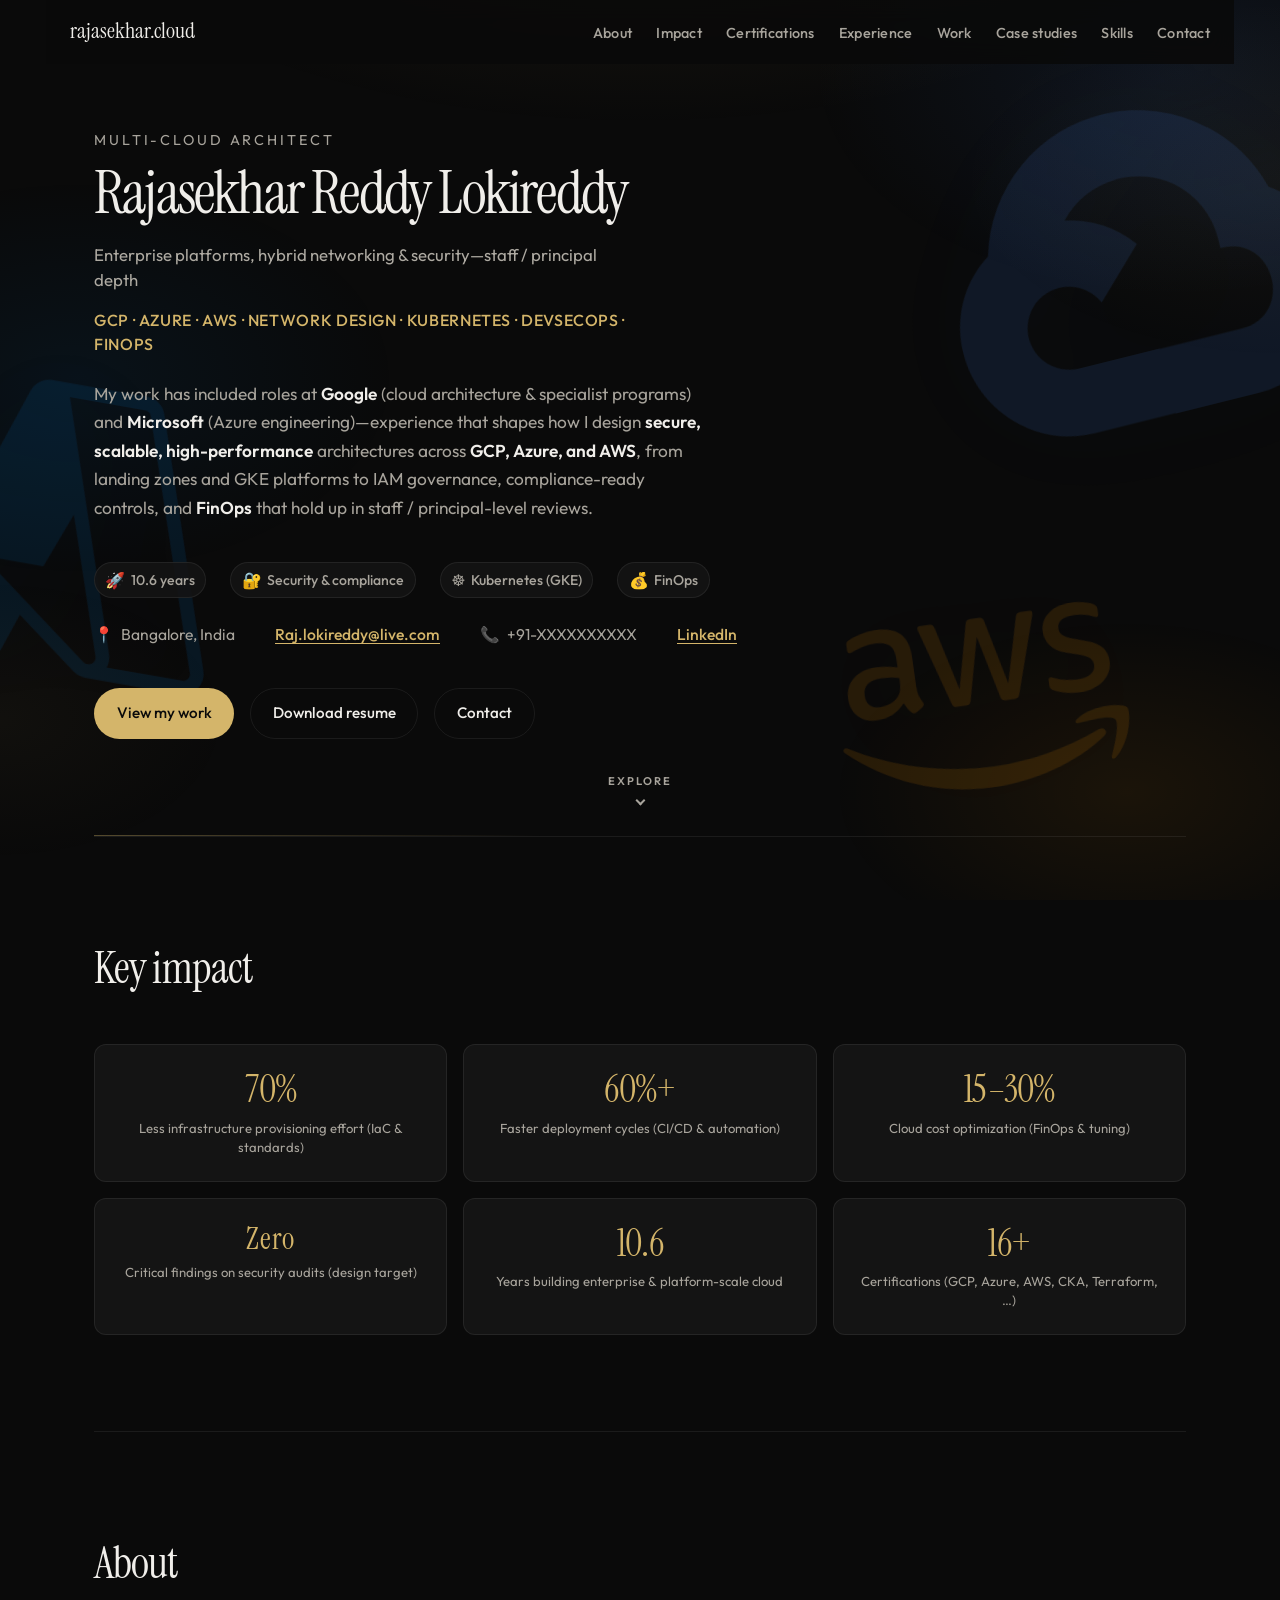
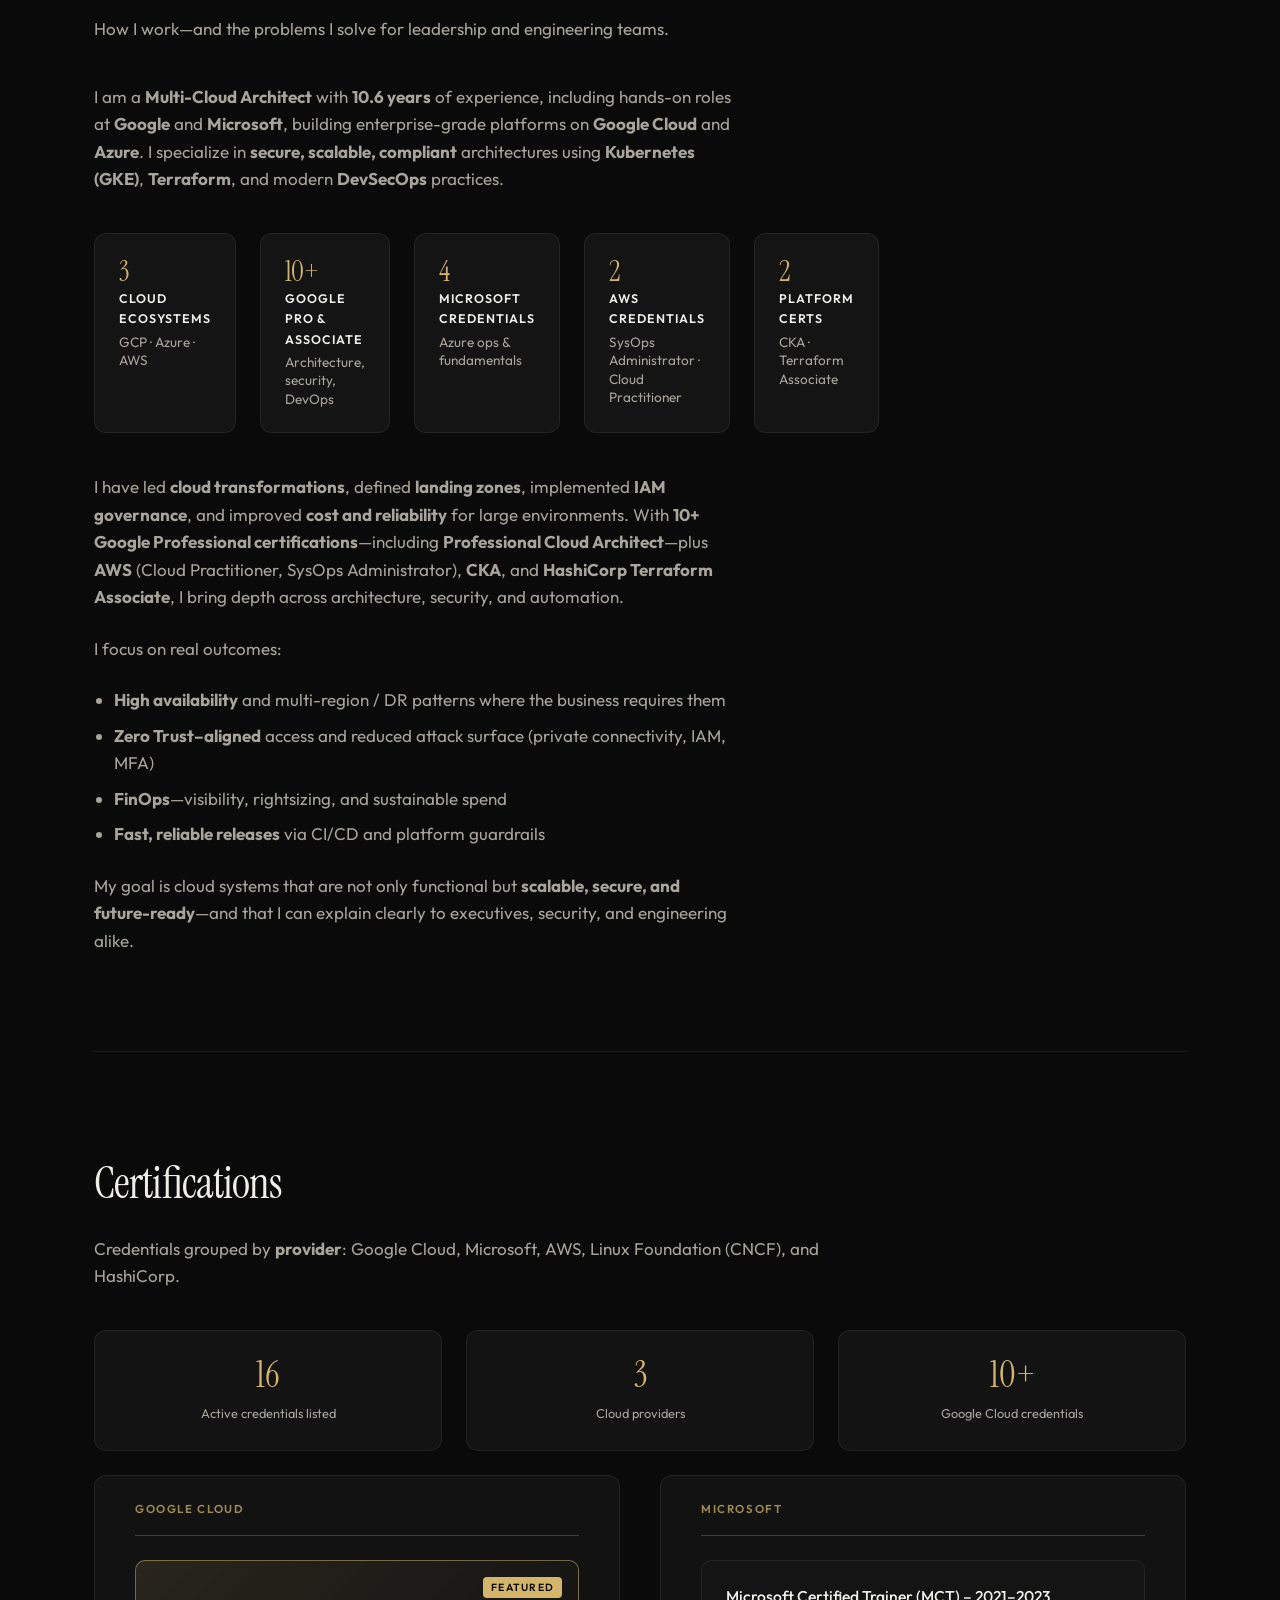
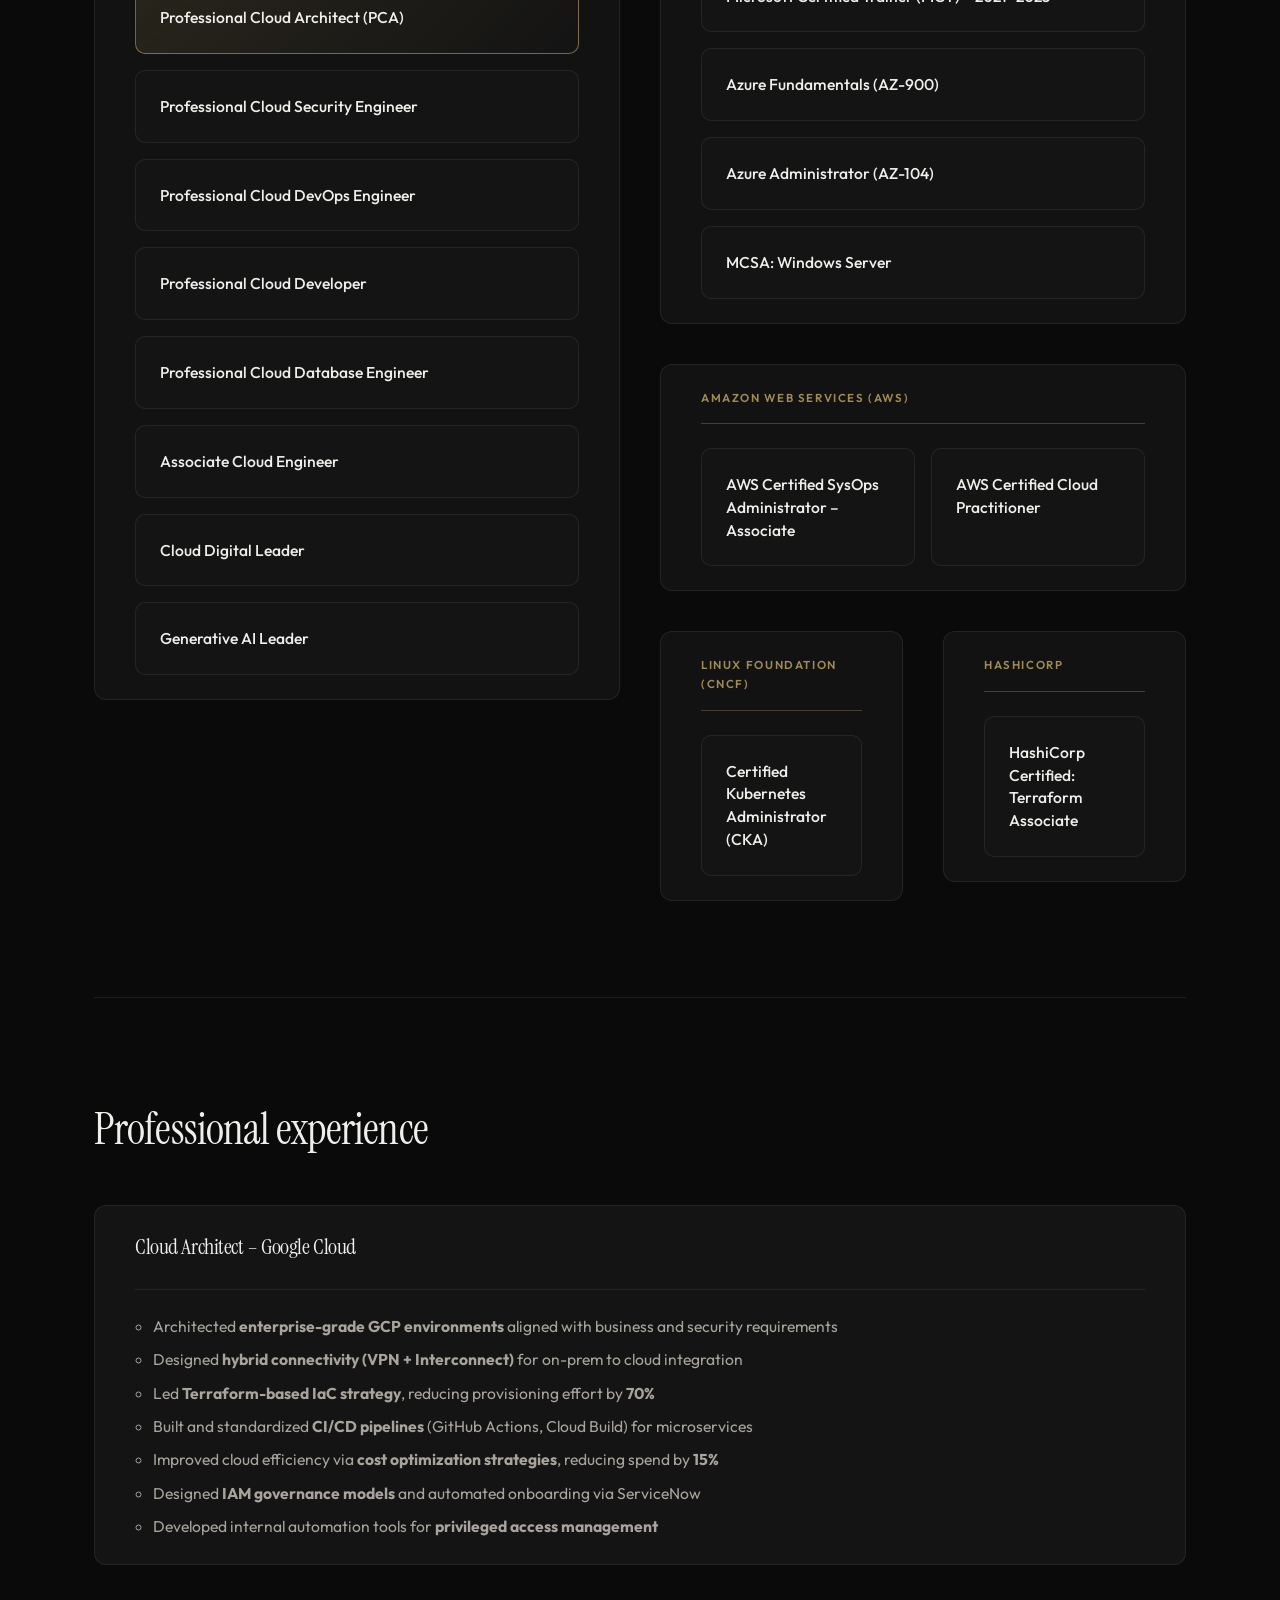
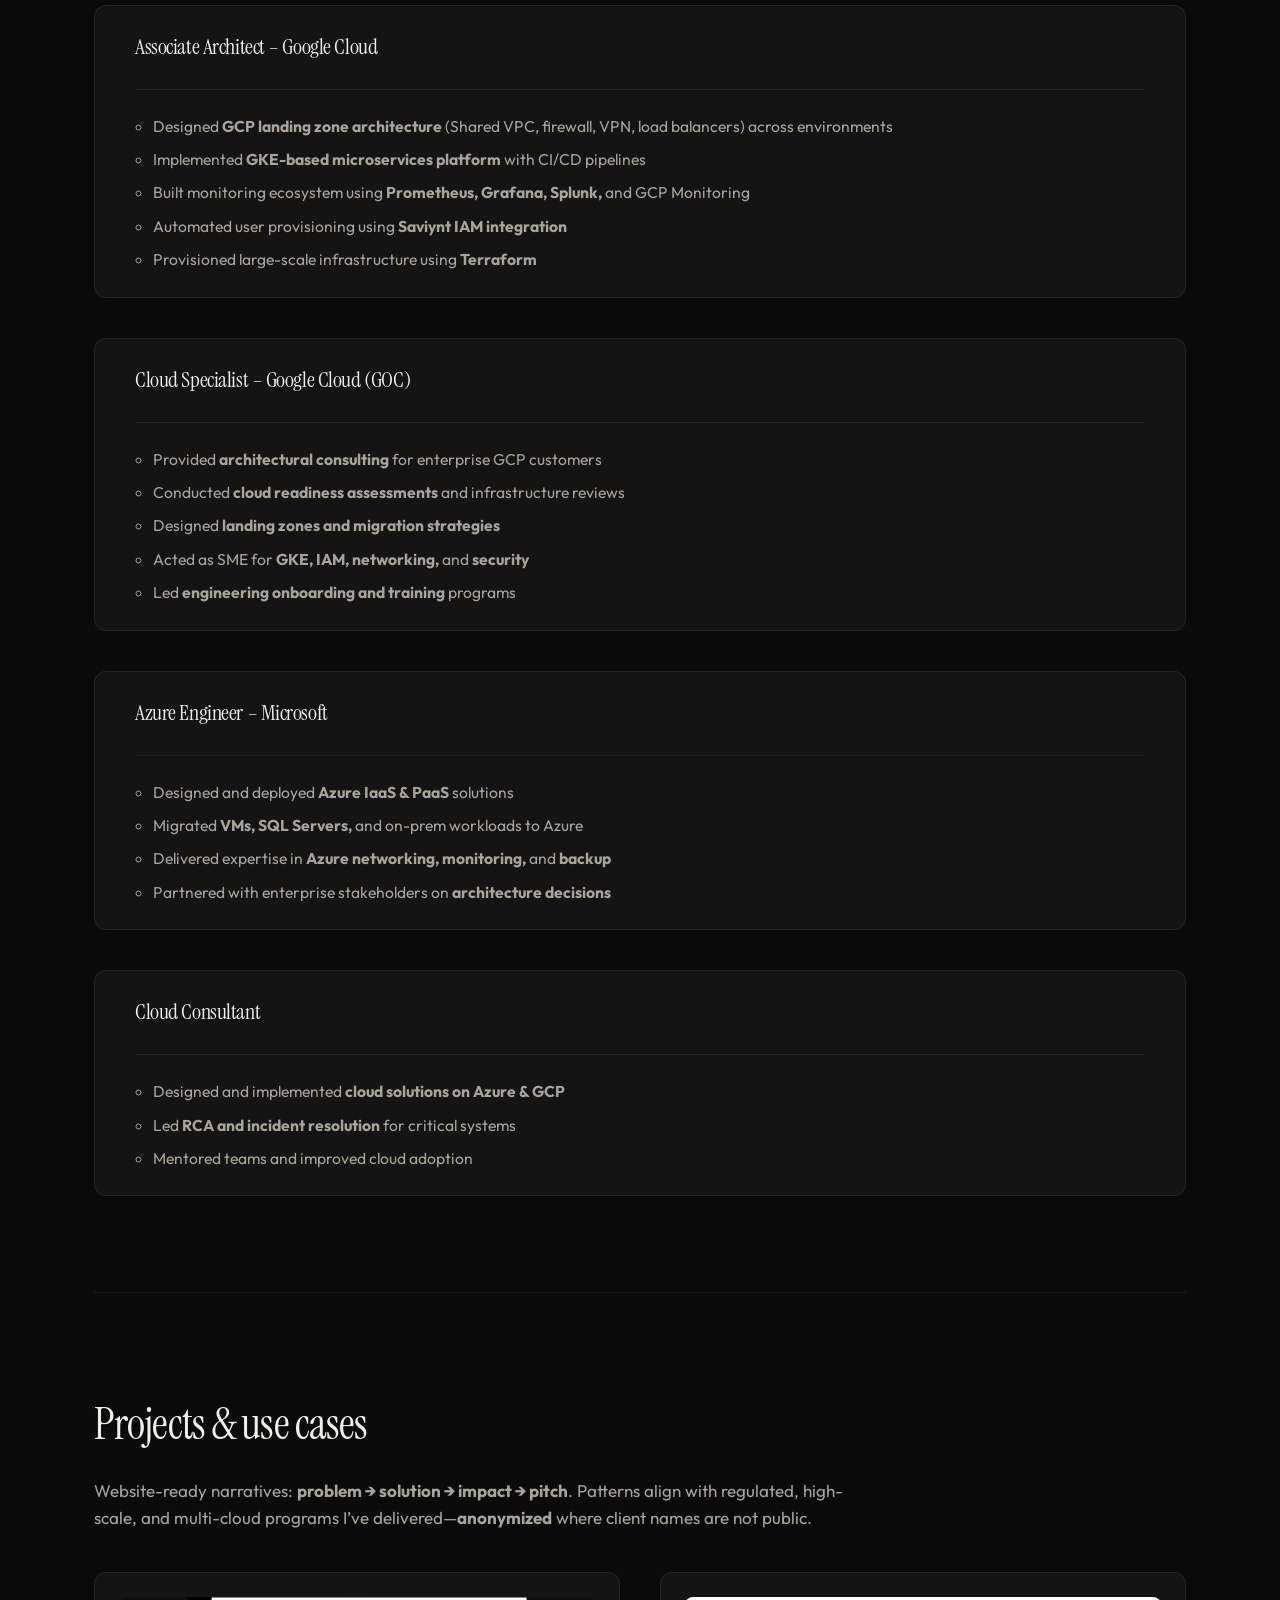
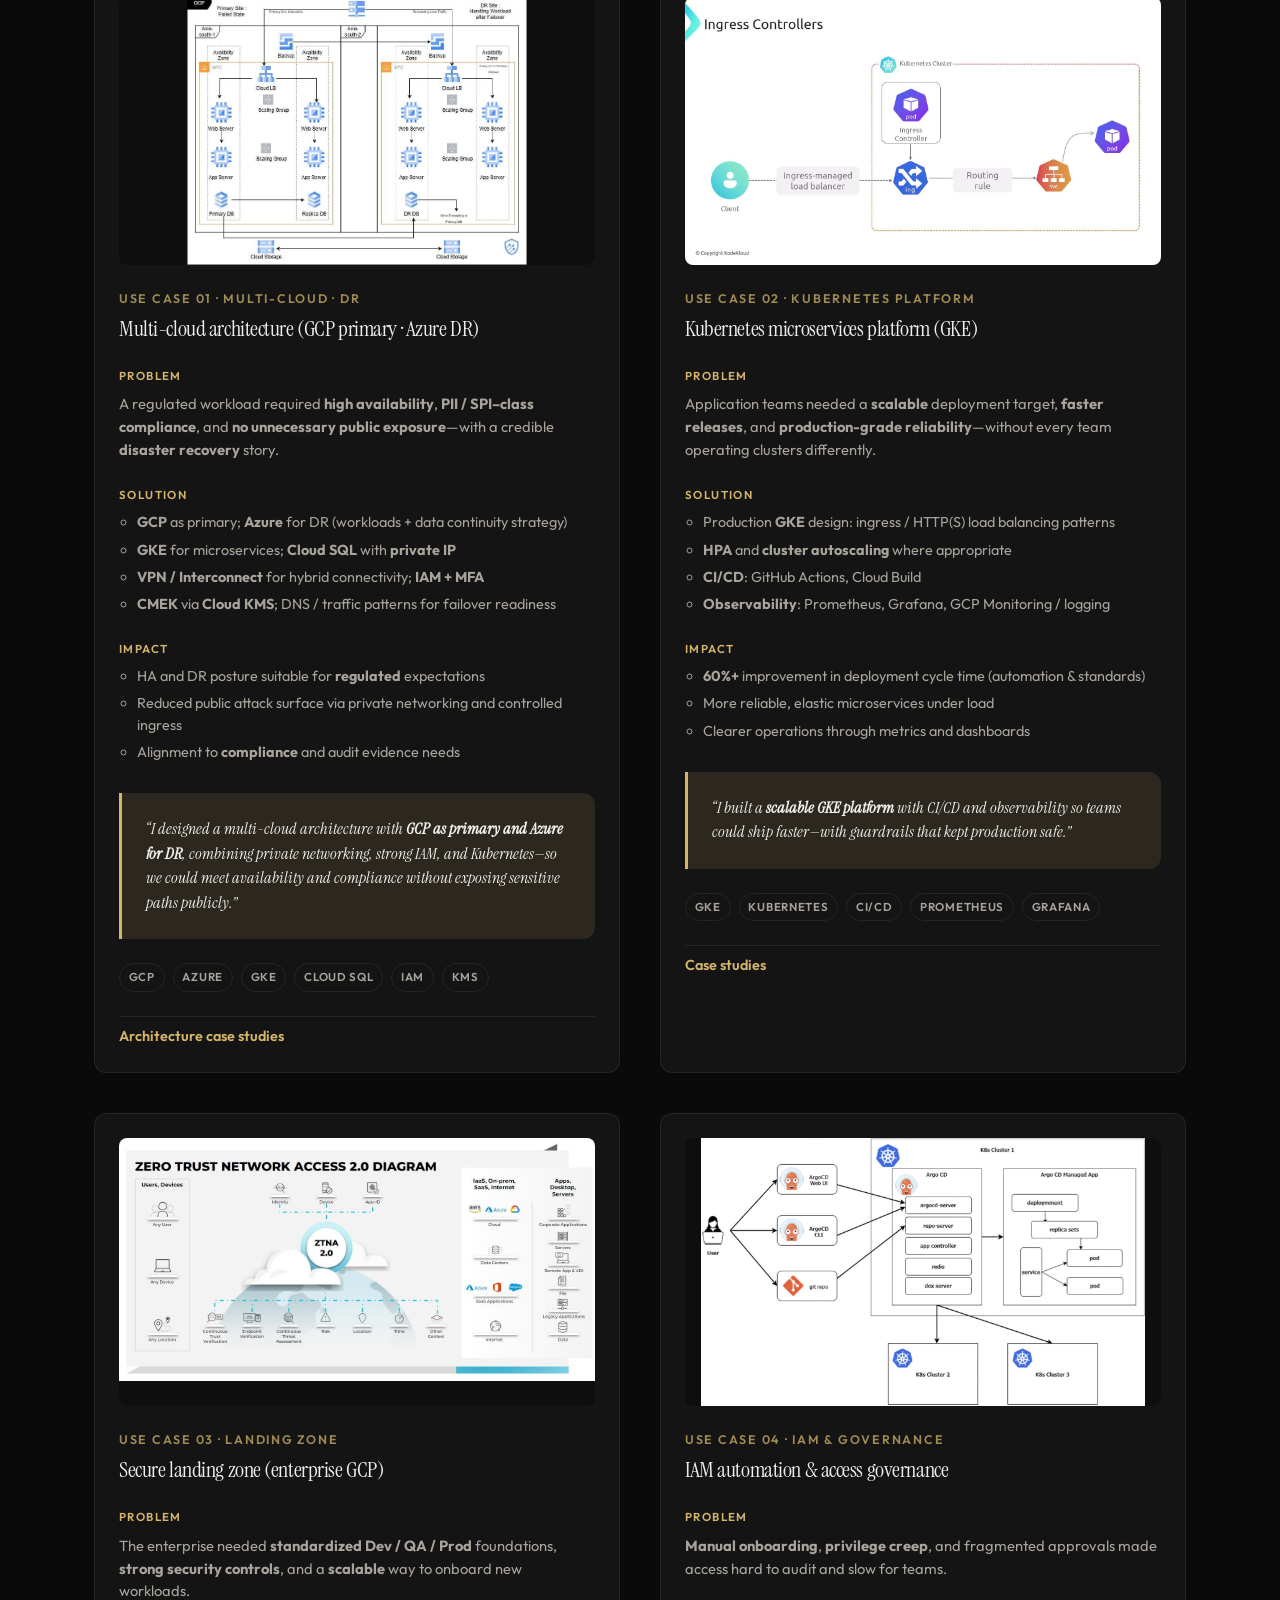
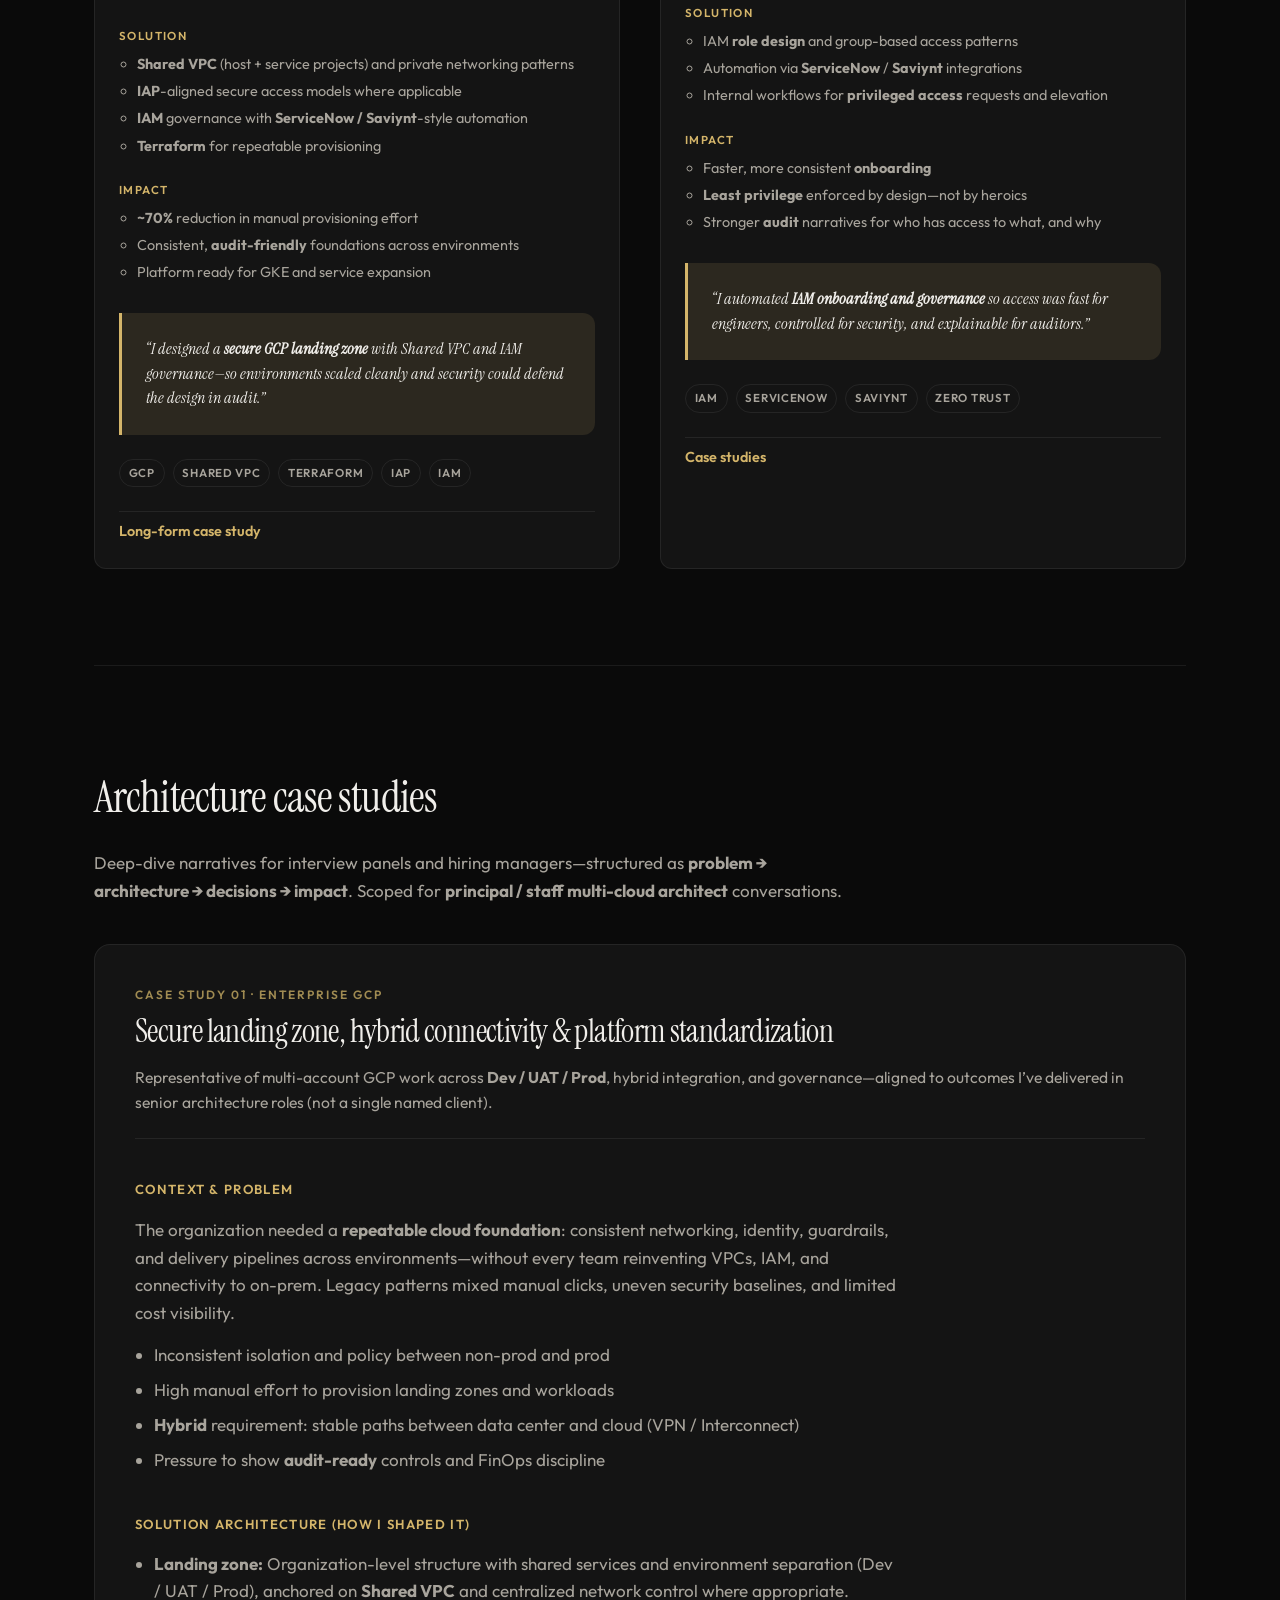
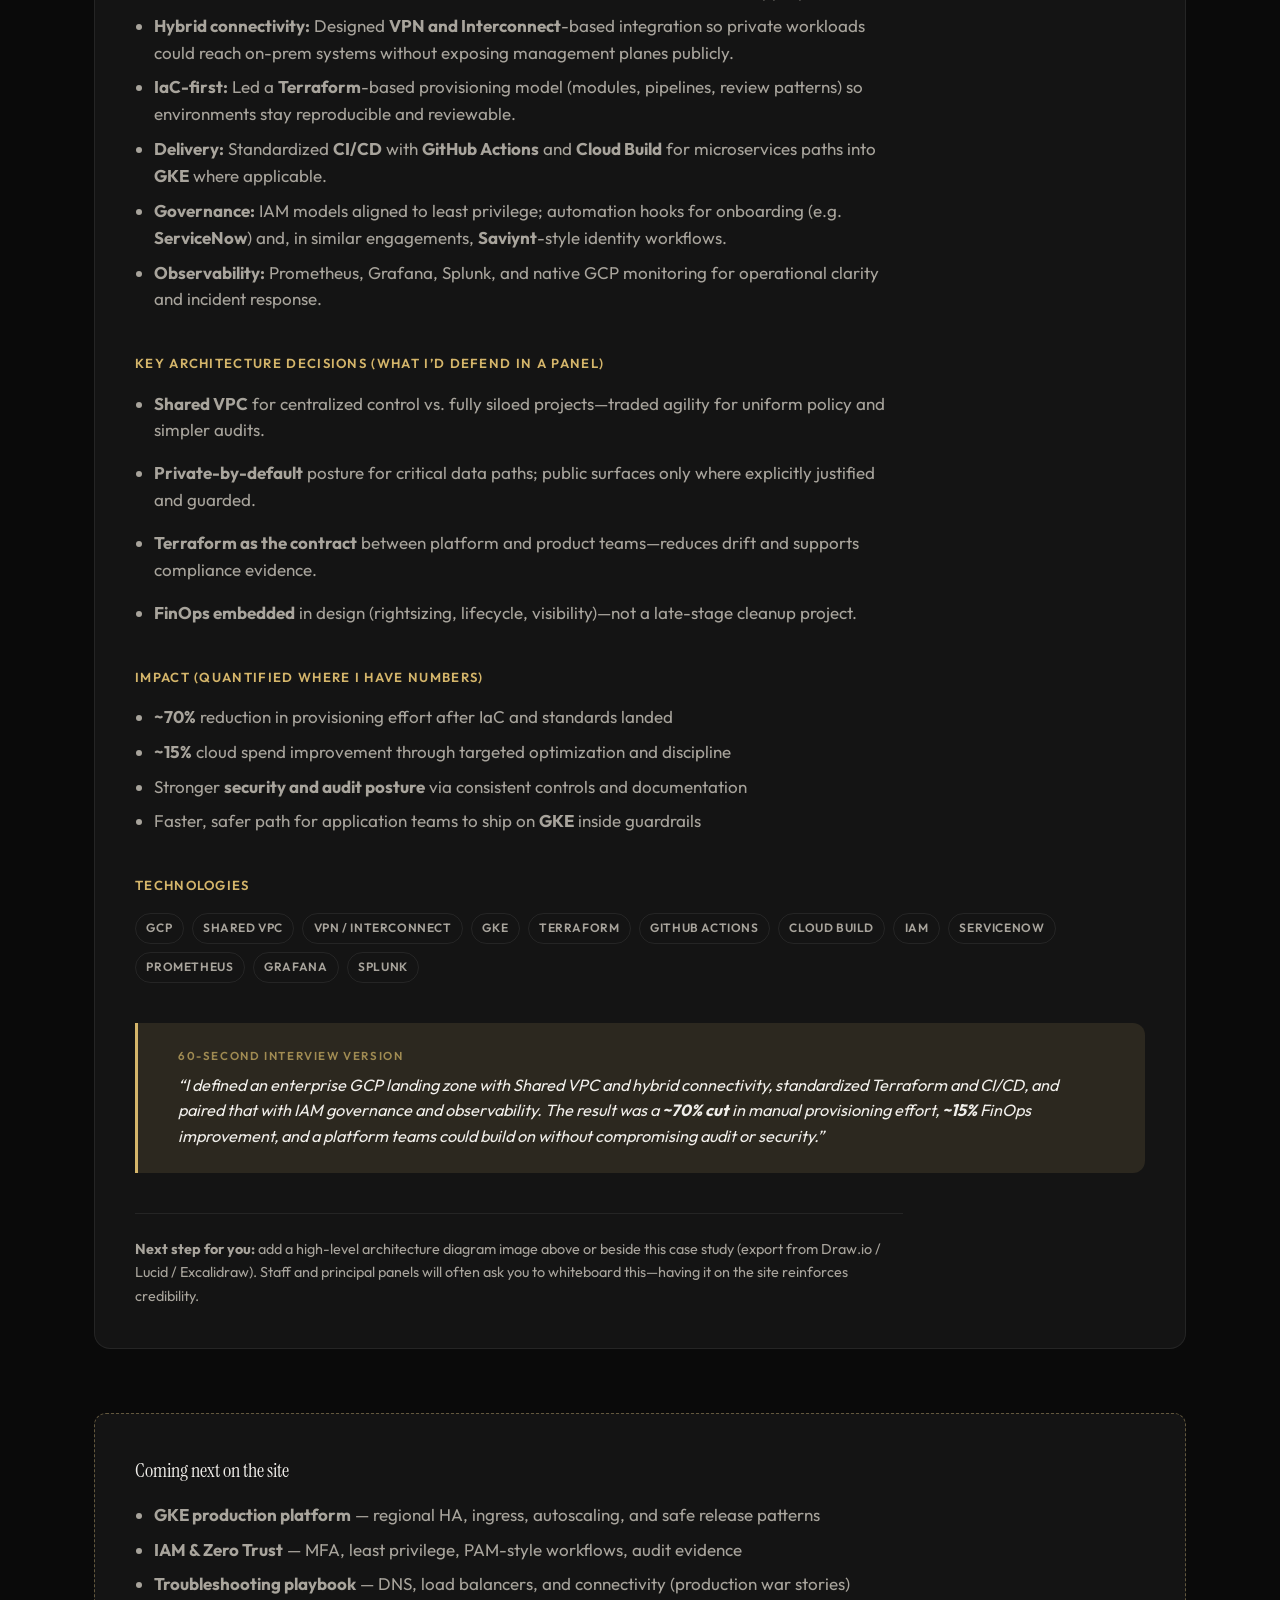
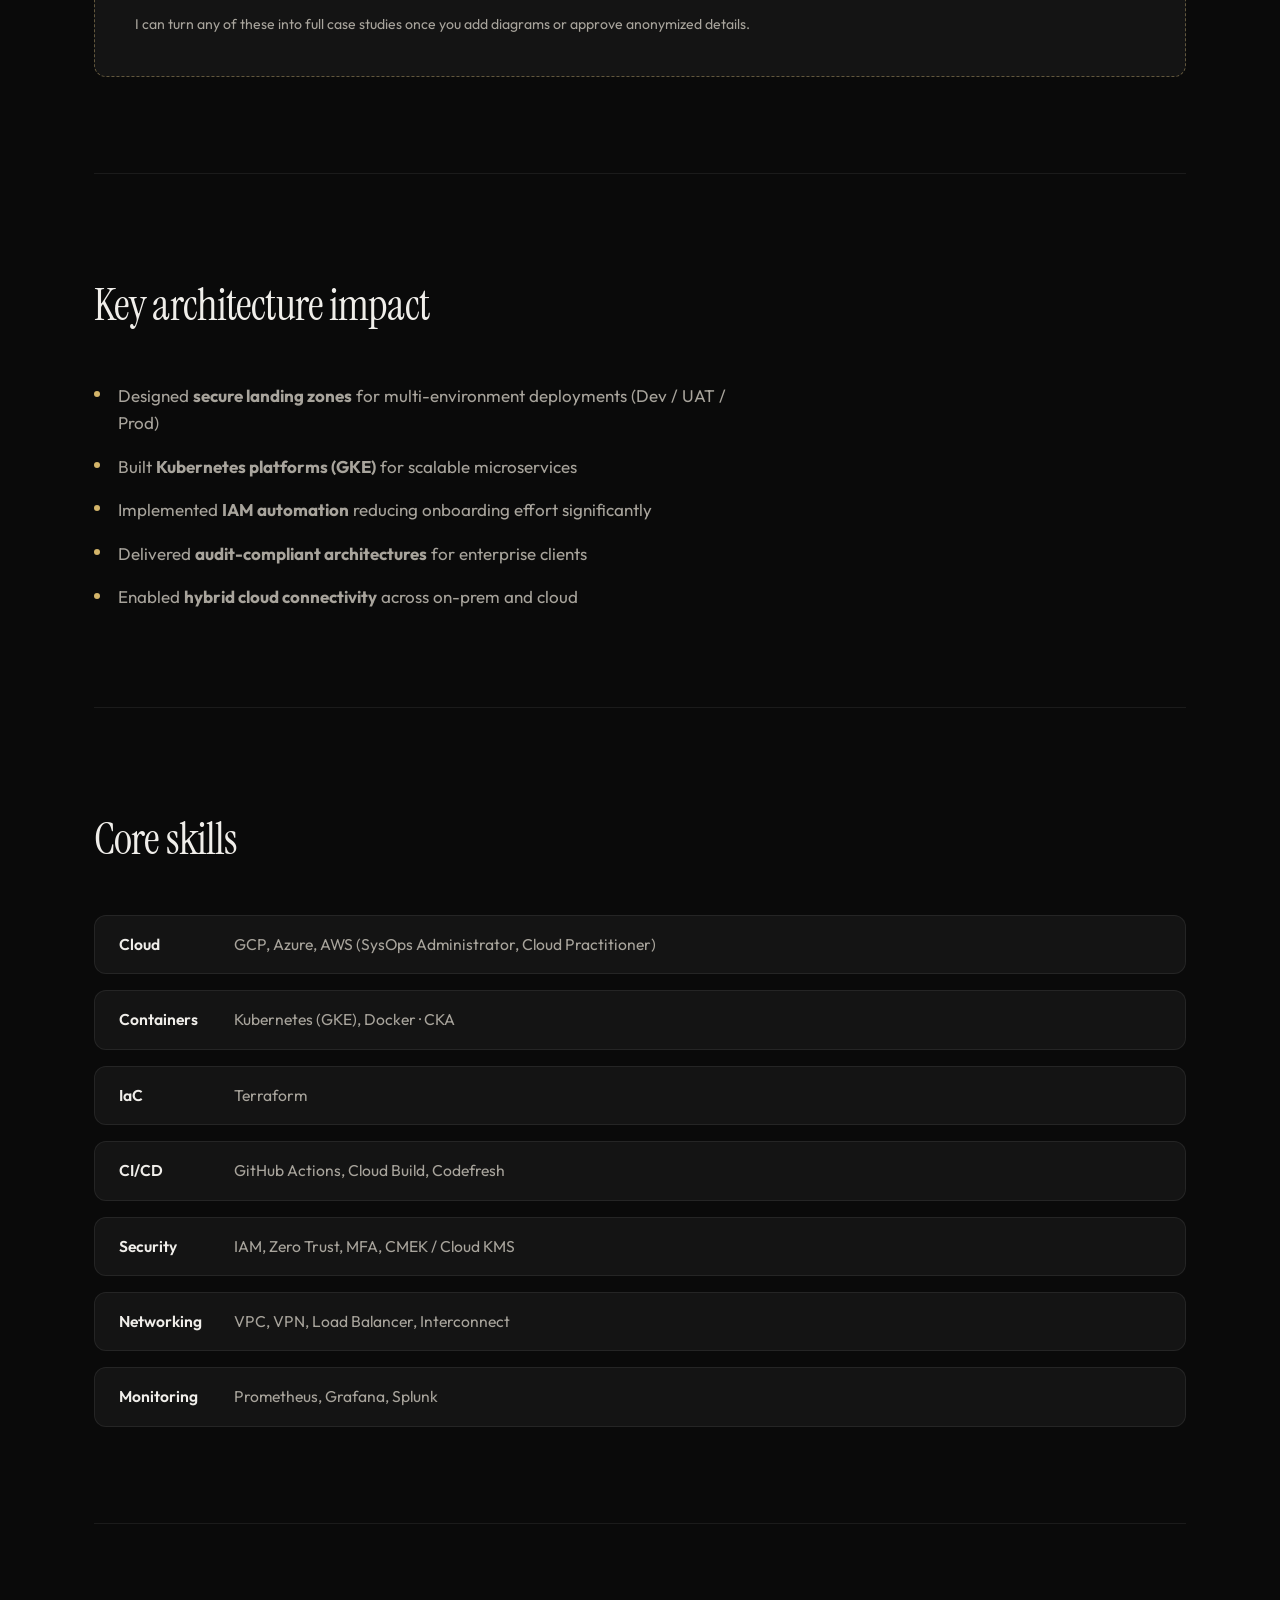
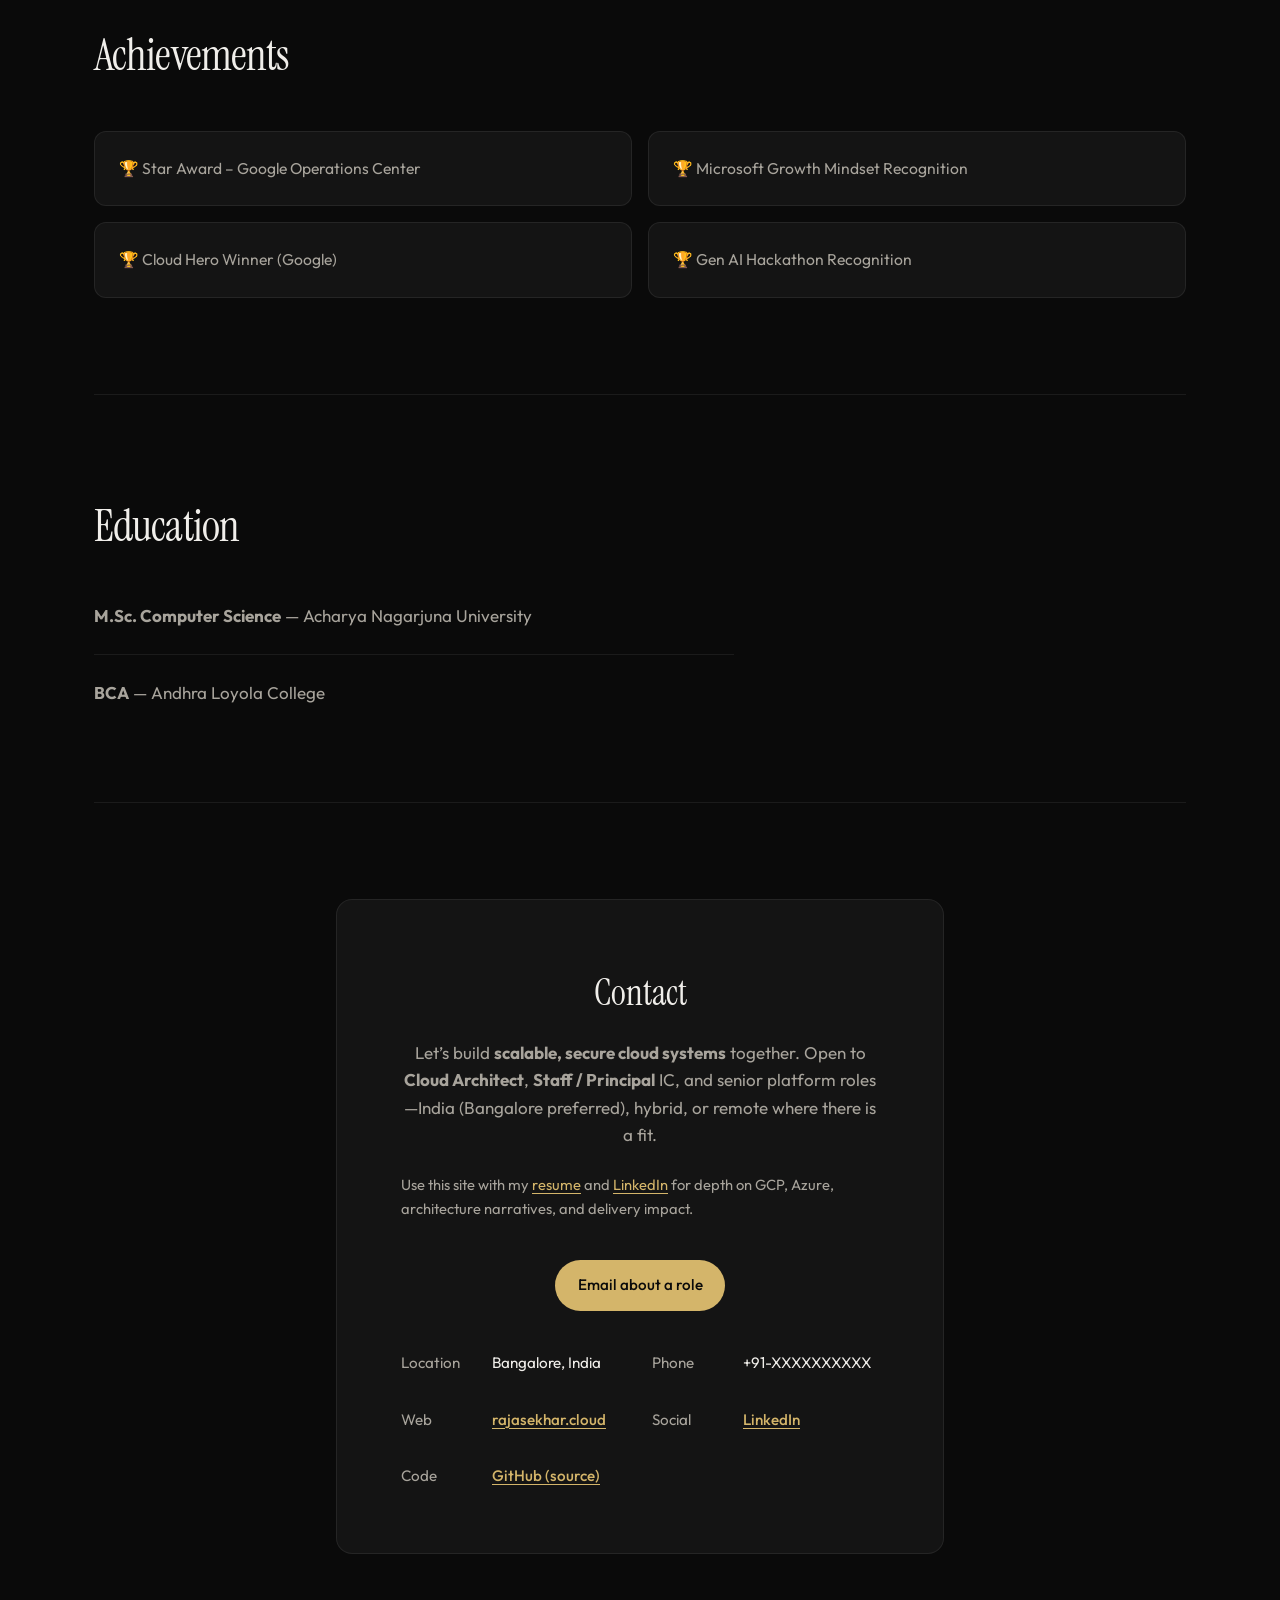
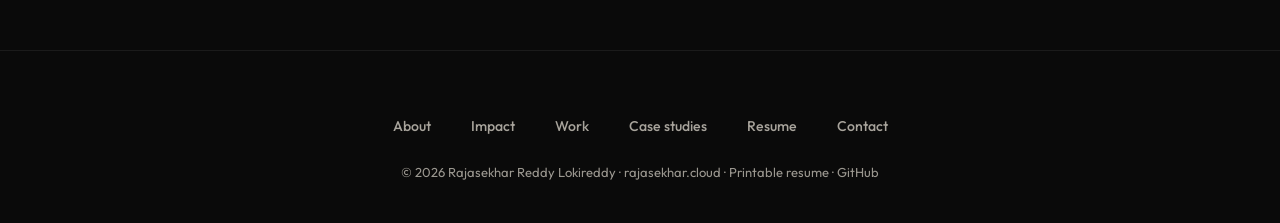
==== commit 8b974b41: "feat(certs): list Cloud Digital Leader as its own GCP credential Made-with: Cursor" ====
--- a/index.html
+++ b/index.html
@@ -159,7 +159,7 @@
           <p class="metric-card__label">Years building enterprise &amp; platform-scale cloud</p>
         </li>
         <li class="metric-card">
-          <p class="metric-card__value">15+</p>
+          <p class="metric-card__value">16+</p>
           <p class="metric-card__label">Certifications (GCP, Azure, AWS, CKA, Terraform, …)</p>
         </li>
       </ul>
@@ -235,7 +235,7 @@
       </div>
       <ul class="cert-summary" aria-label="Certification snapshot">
         <li class="cert-summary__item">
-          <span class="cert-summary__value">15</span>
+          <span class="cert-summary__value">16</span>
           <span class="cert-summary__label">Active credentials listed</span>
         </li>
         <li class="cert-summary__item">
@@ -272,7 +272,10 @@
                 <span class="cert-list__name">Associate Cloud Engineer</span>
               </li>
               <li class="cert-list__item">
-                <span class="cert-list__name">Cloud Digital Leader · Generative AI Leader</span>
+                <span class="cert-list__name">Cloud Digital Leader</span>
+              </li>
+              <li class="cert-list__item">
+                <span class="cert-list__name">Generative AI Leader</span>
               </li>
             </ul>
           </section>
--- a/styles.css
+++ b/styles.css
@@ -855,7 +855,21 @@
   gap: var(--space-lg);
 }
 
-/* Wide: GCP left (tall) | Microsoft, then AWS, then CNCF + HashiCorp side-by-side */
+/* Linux Foundation + HashiCorp: stacked on very narrow viewports, side-by-side when wide enough */
+.cert-board__platform {
+  display: grid;
+  gap: var(--space-lg);
+  align-items: start;
+  grid-template-columns: 1fr;
+}
+
+@media (min-width: 640px) {
+  .cert-board__platform {
+    grid-template-columns: 1fr 1fr;
+  }
+}
+
+/* Wide: GCP left (tall) | Microsoft, then AWS, then CNCF + HashiCorp row */
 @media (min-width: 720px) {
   .cert-board {
     display: grid;
@@ -868,13 +882,6 @@
     display: flex;
     flex-direction: column;
     gap: var(--space-lg);
-  }
-
-  .cert-board__platform {
-    display: grid;
-    grid-template-columns: 1fr 1fr;
-    gap: var(--space-lg);
-    align-items: start;
   }
 }
 
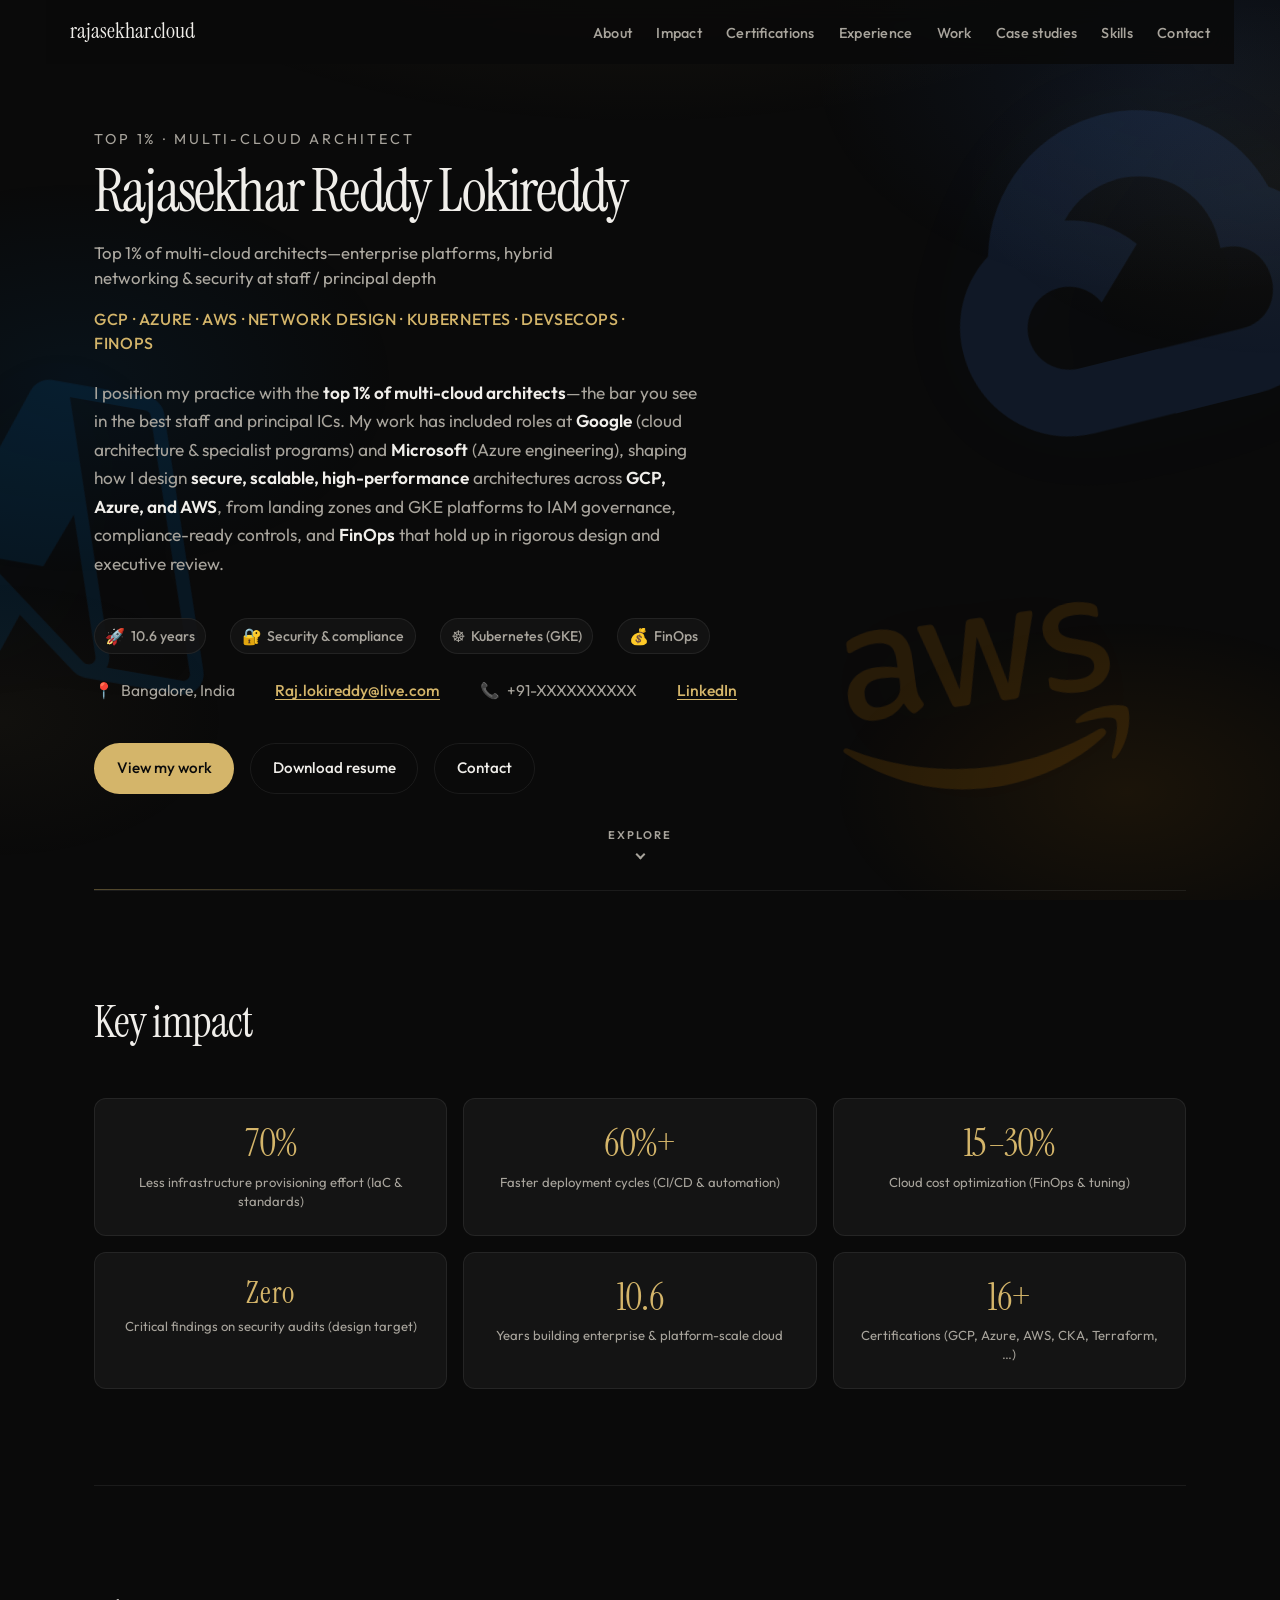
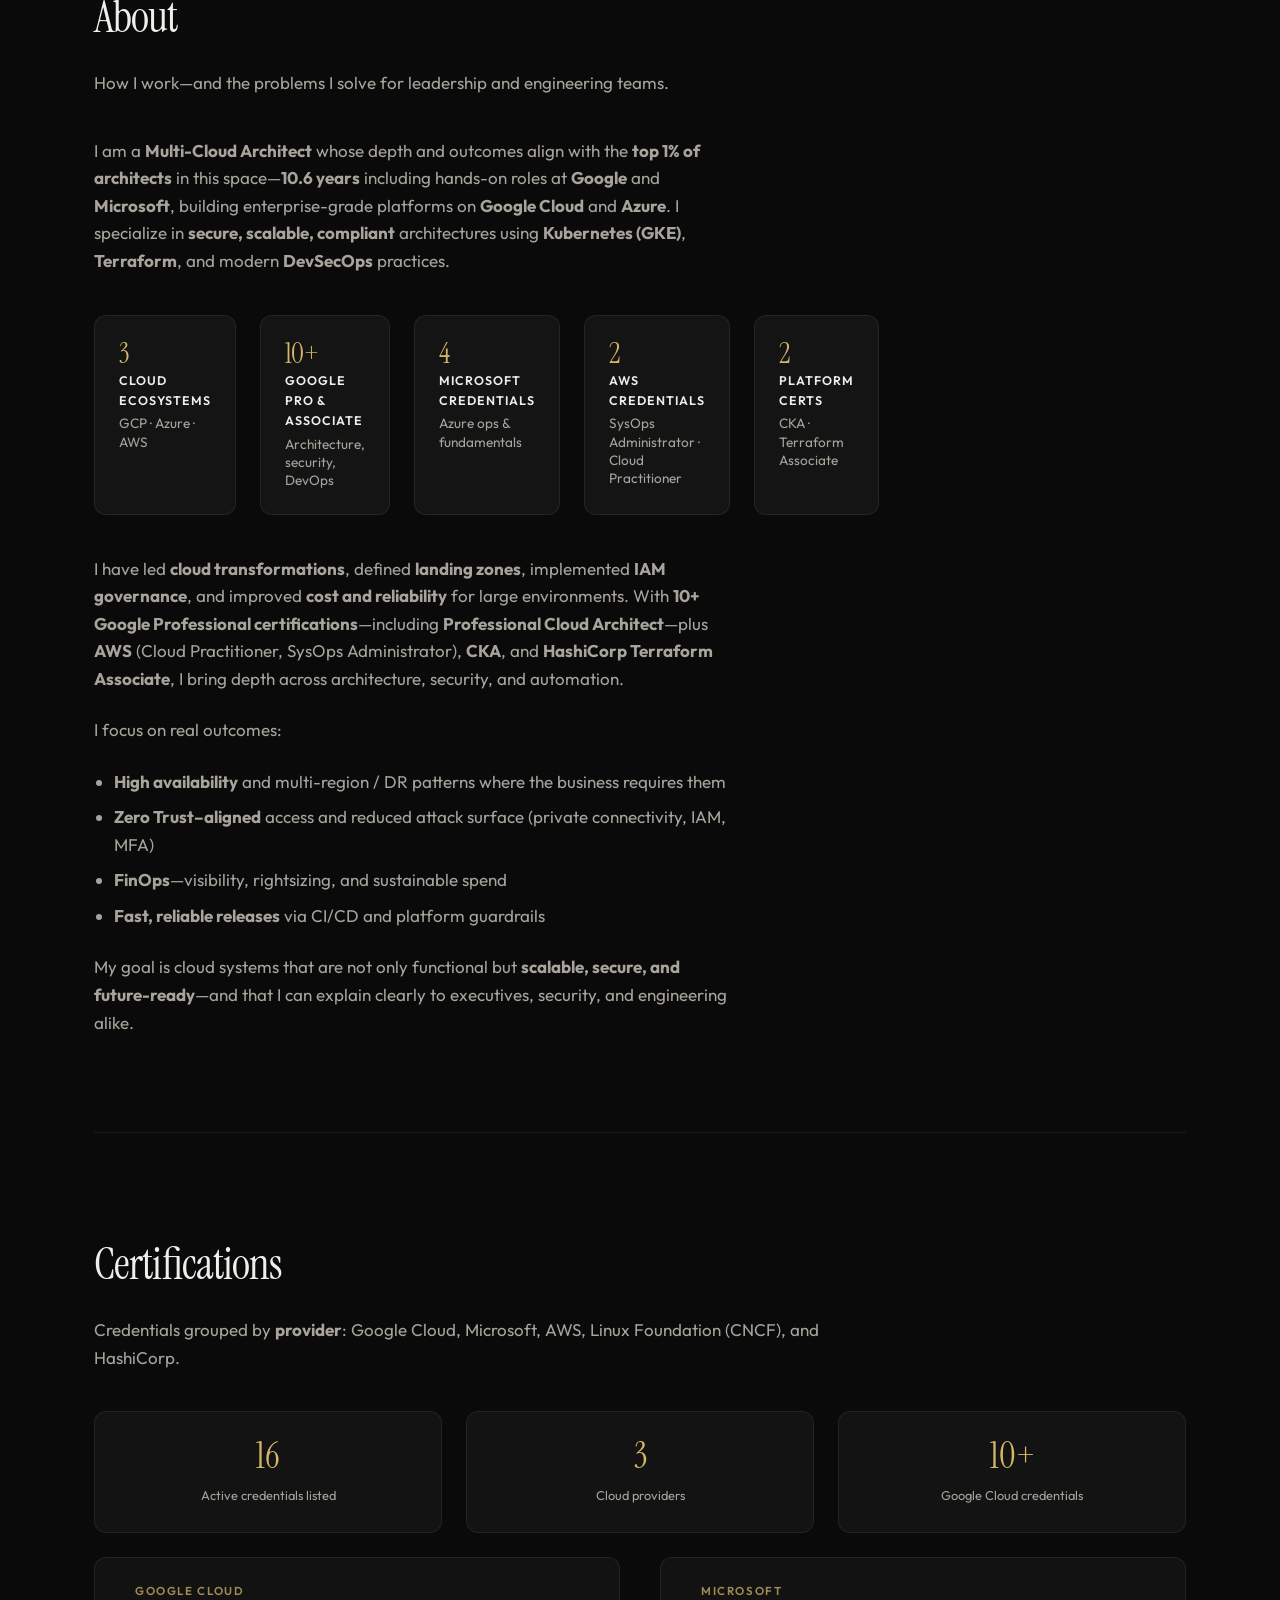
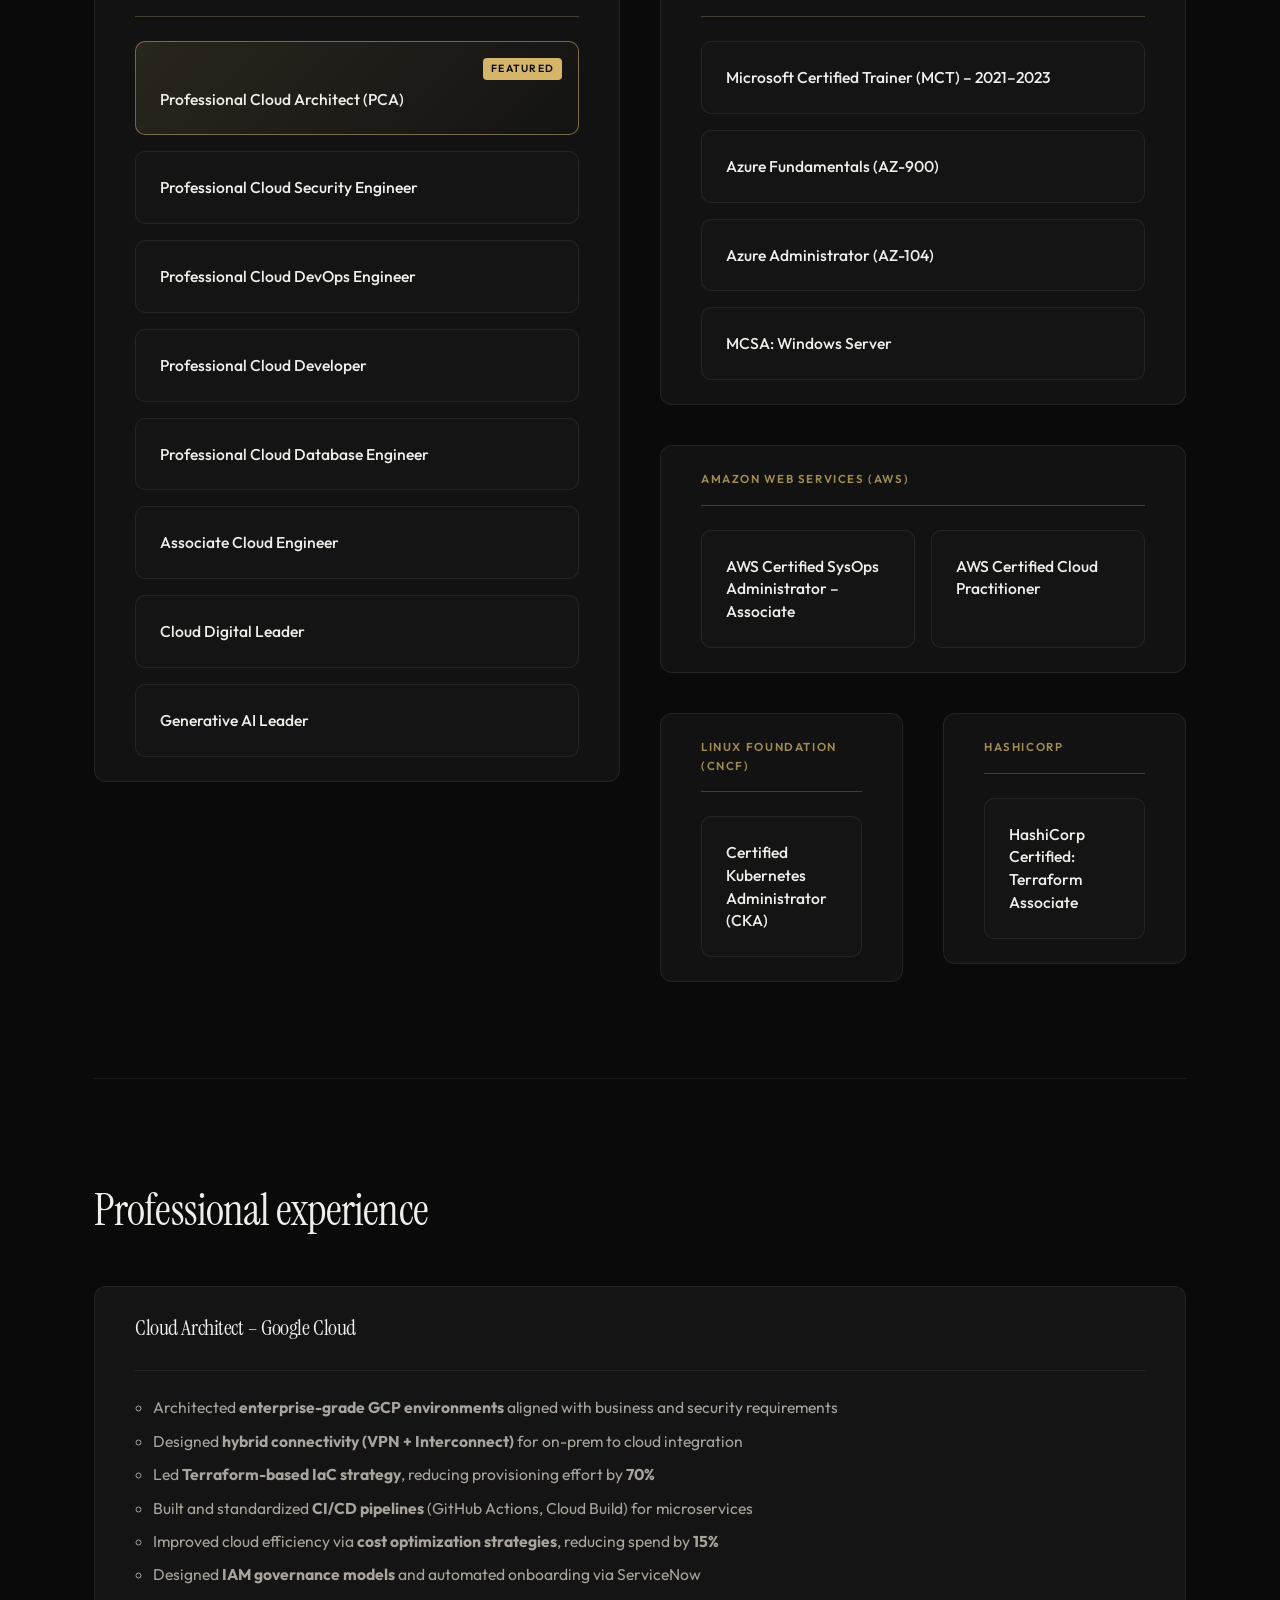
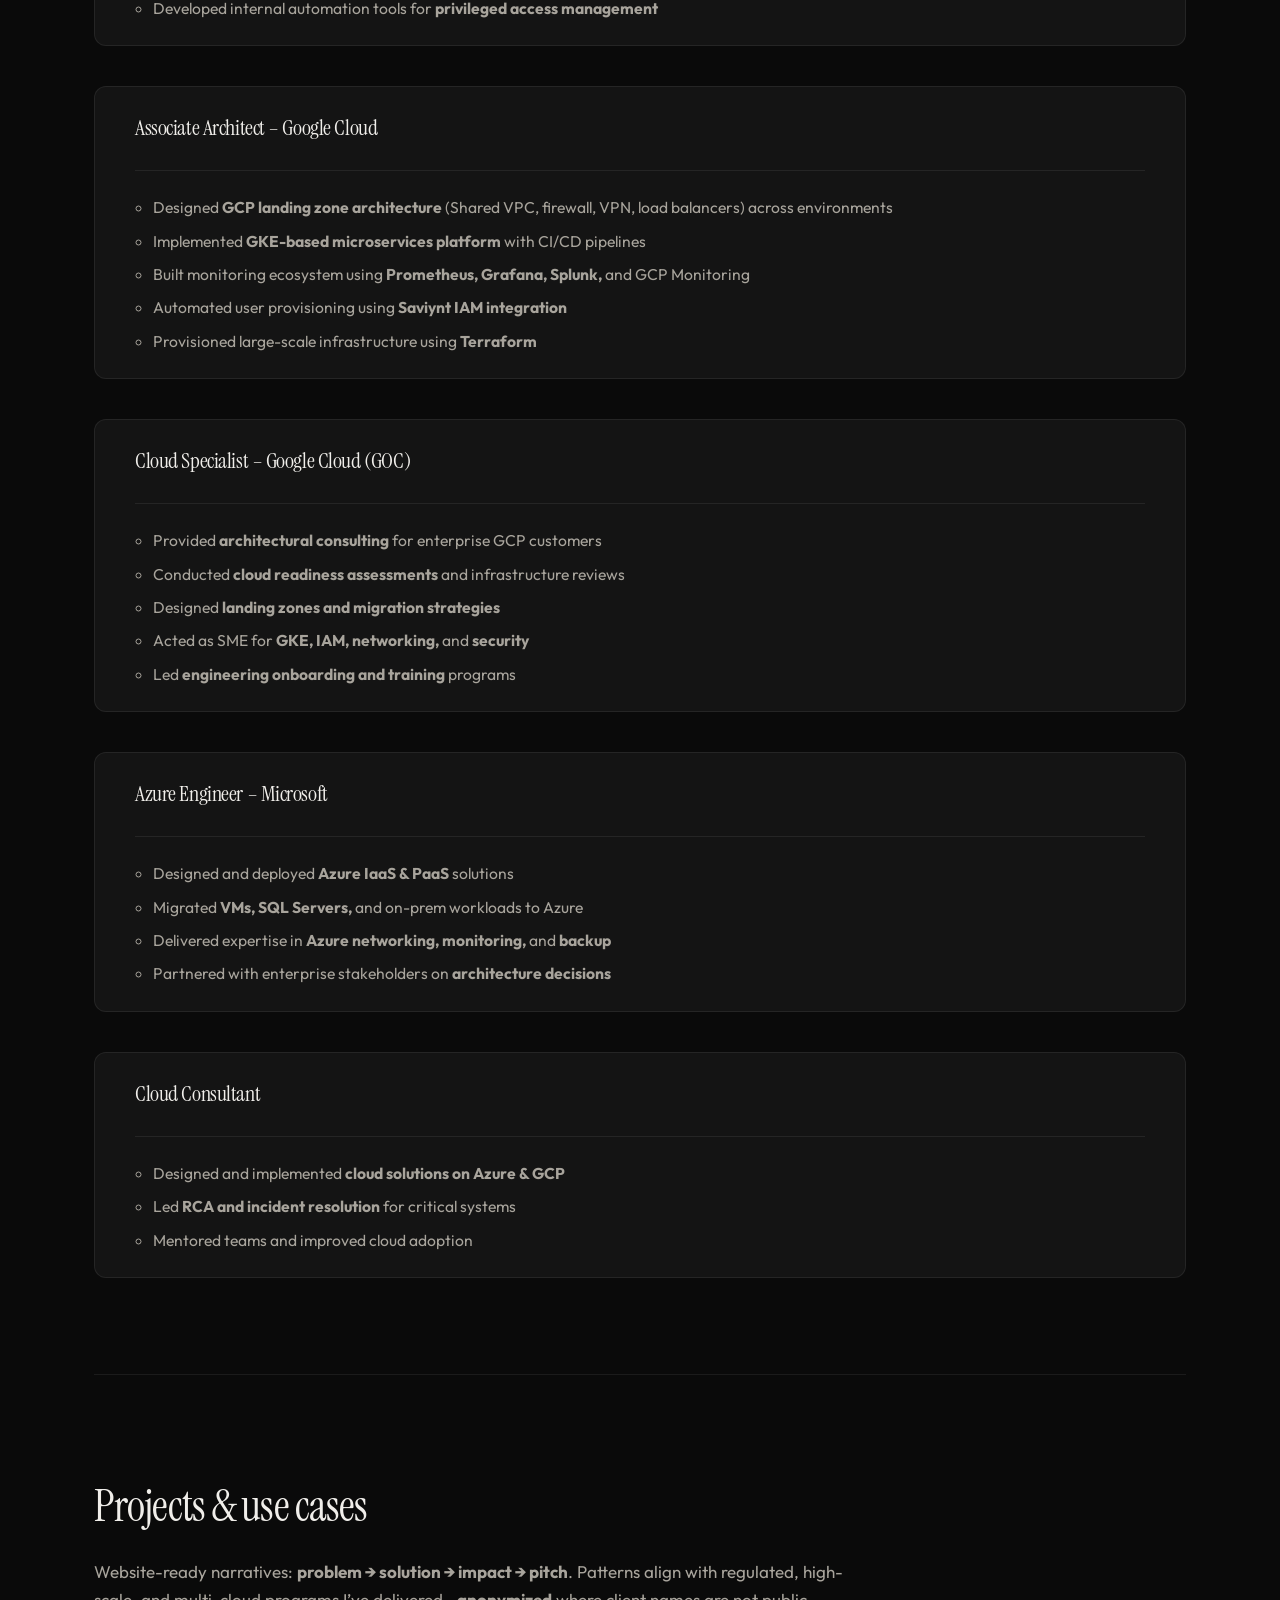
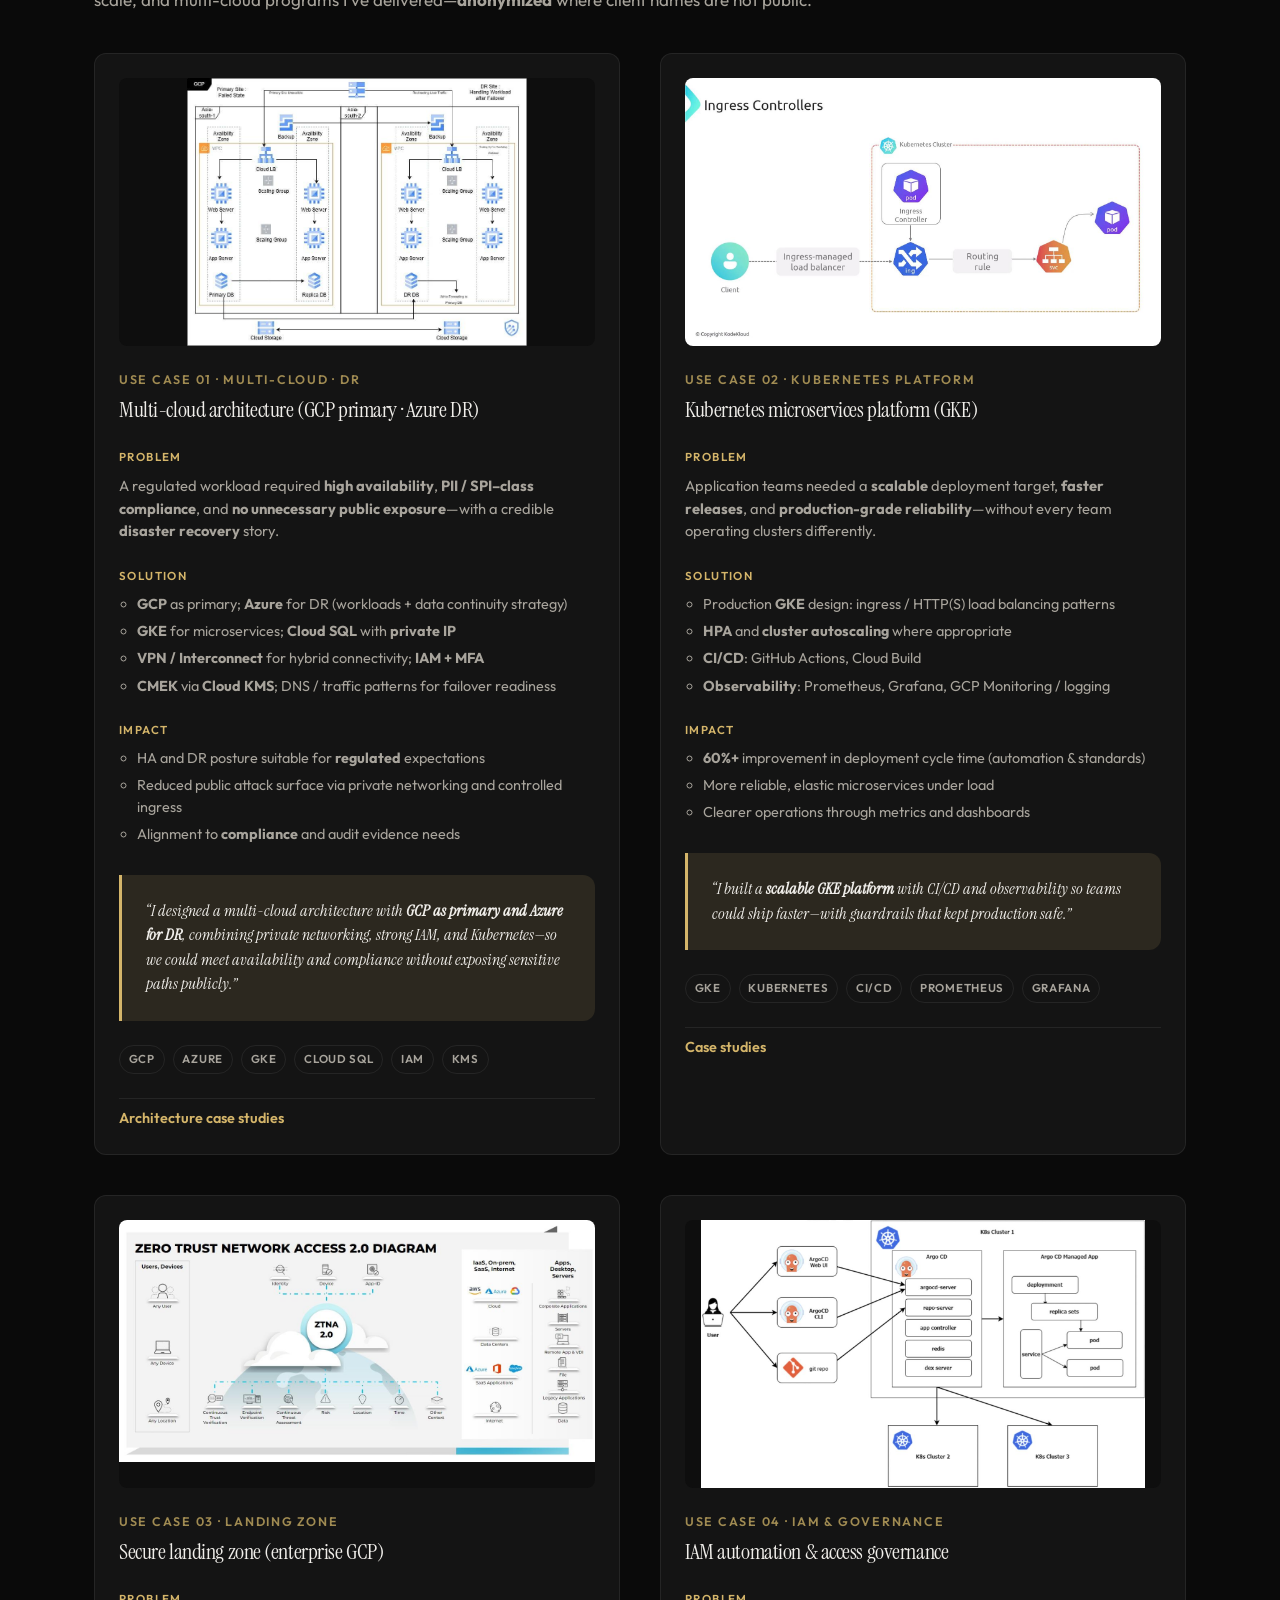
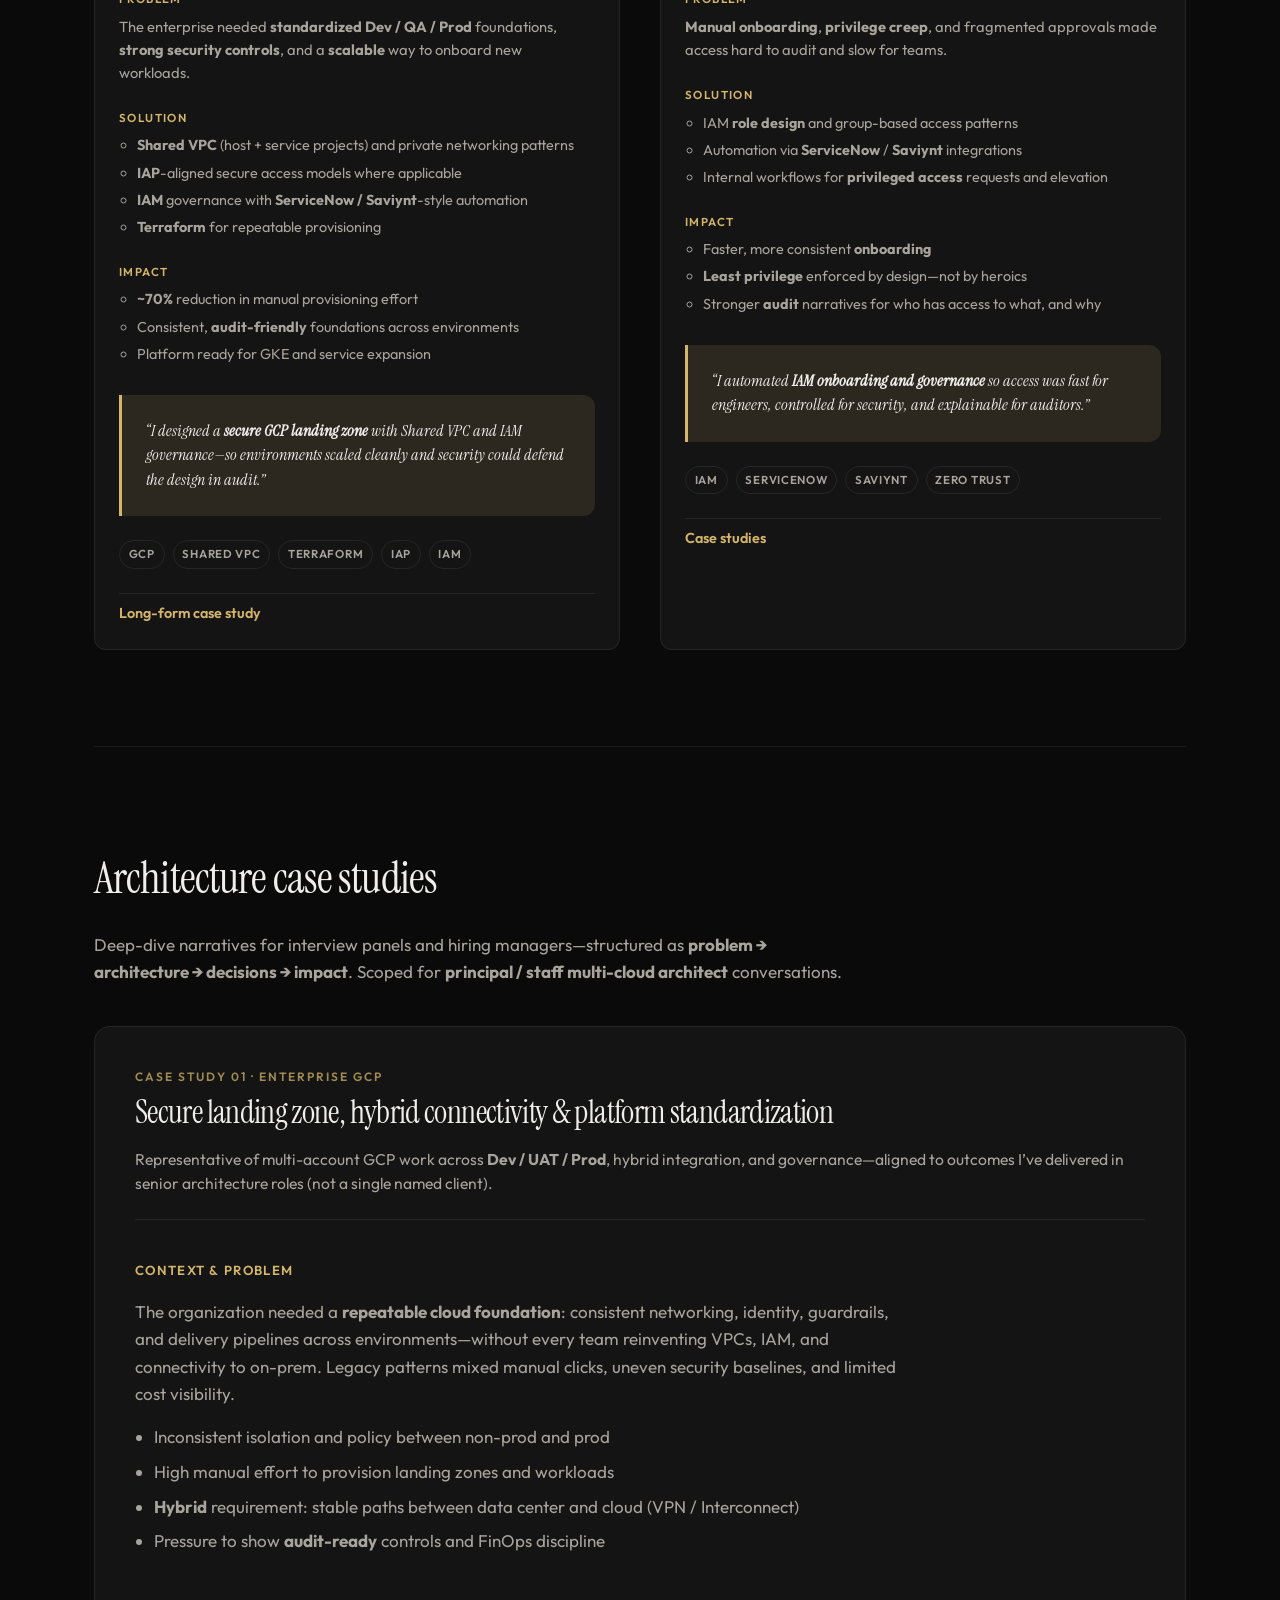
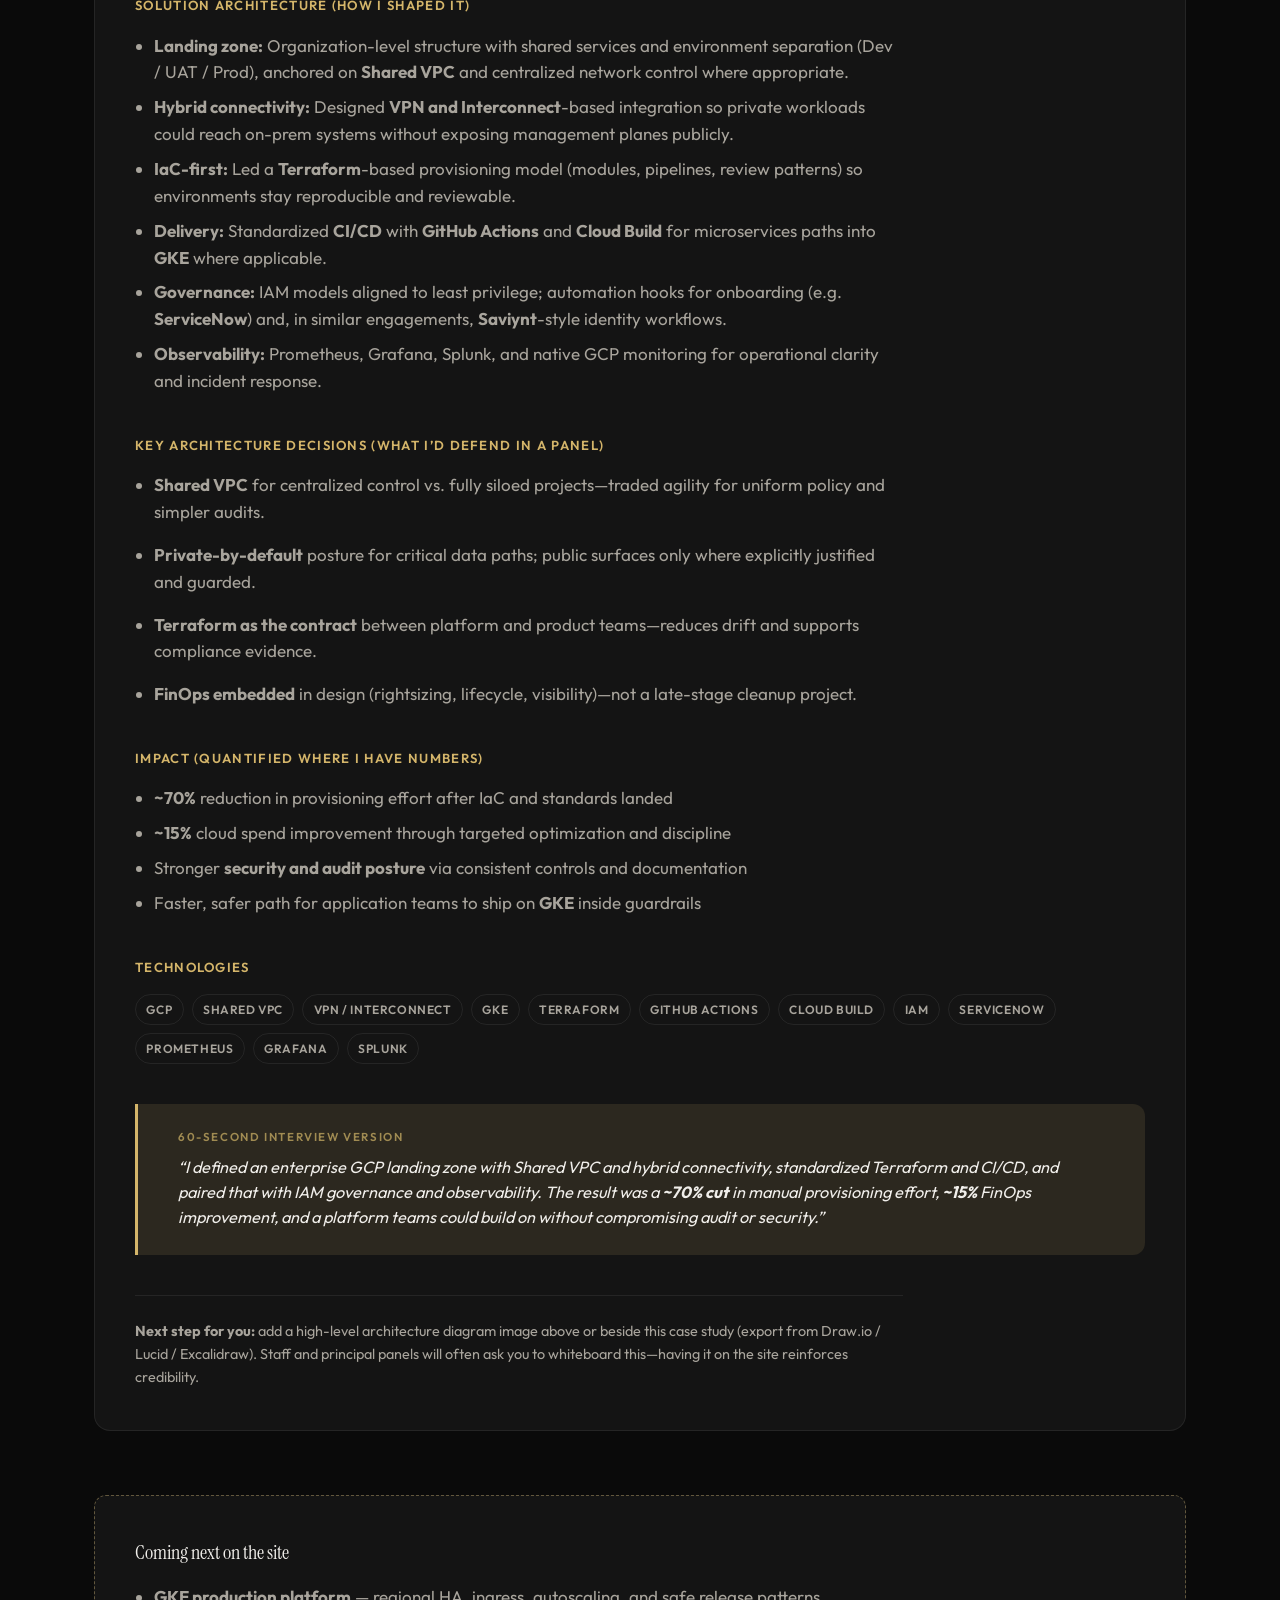
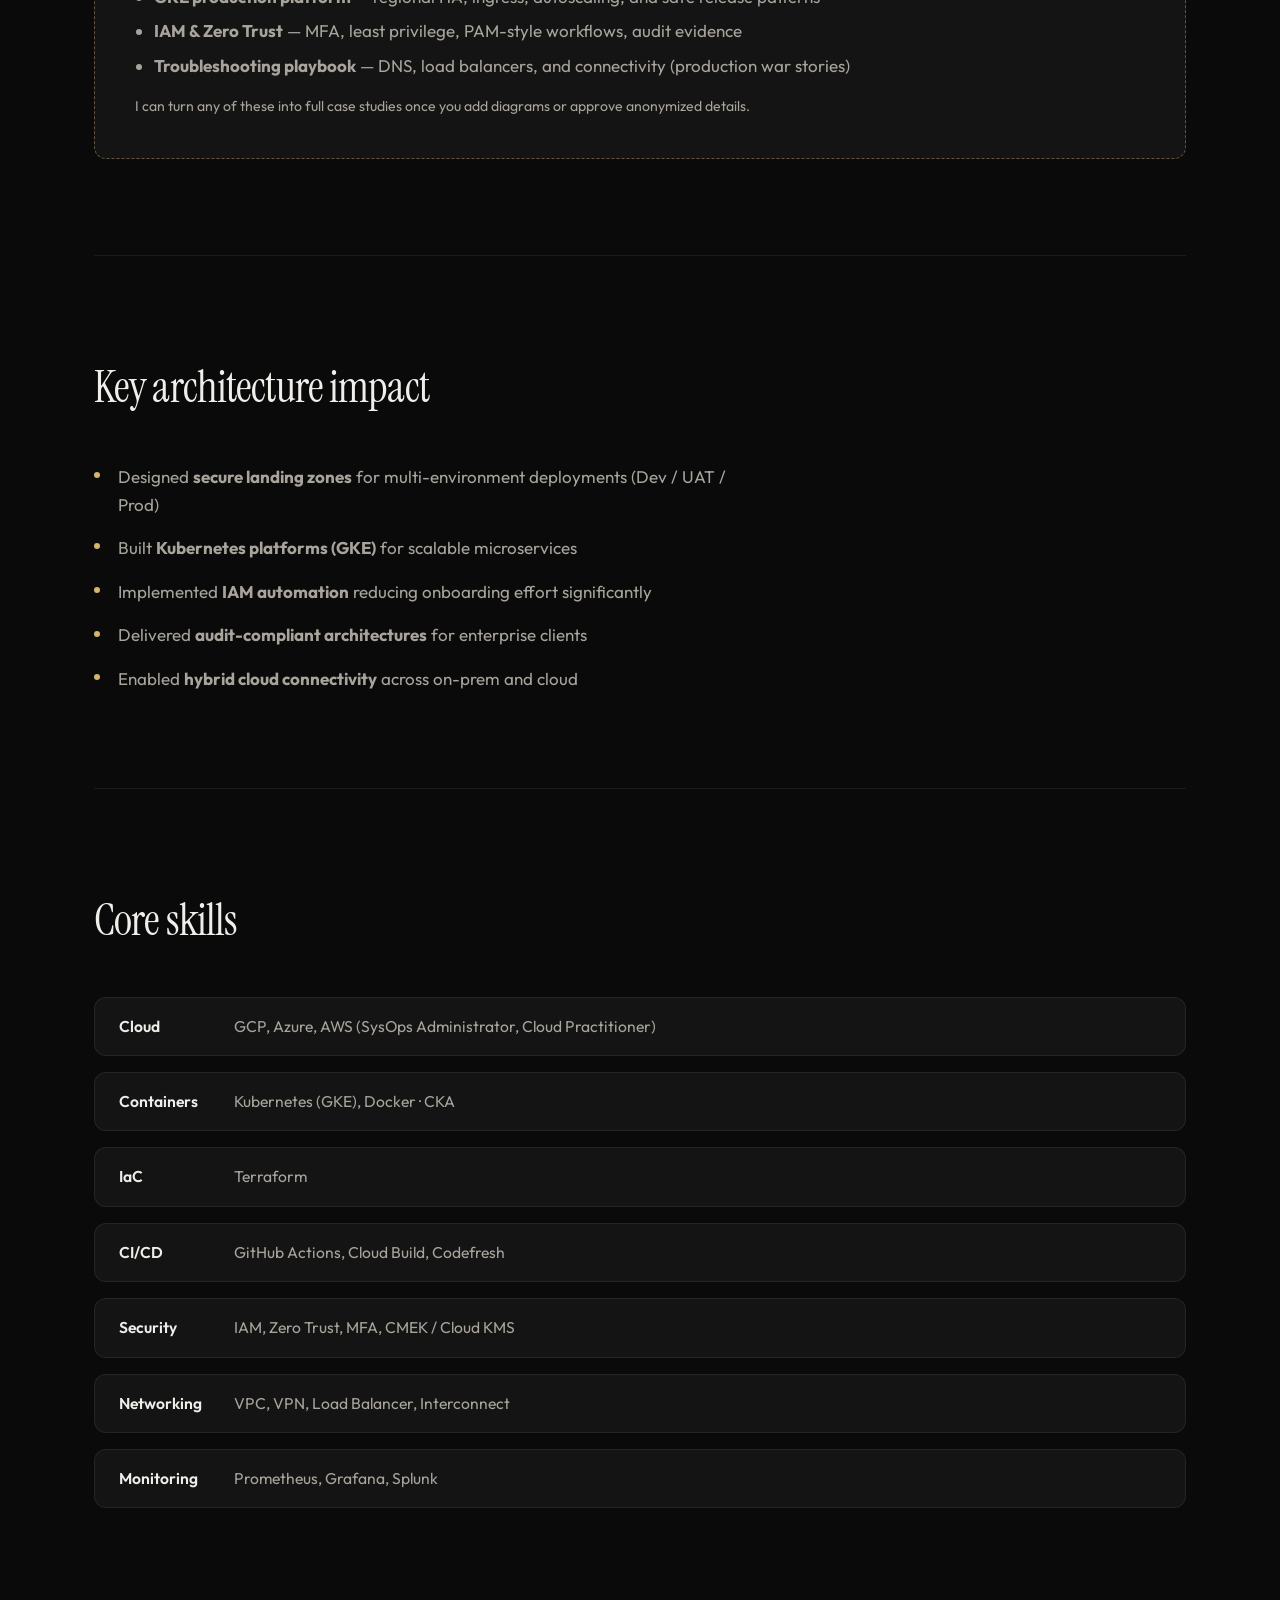
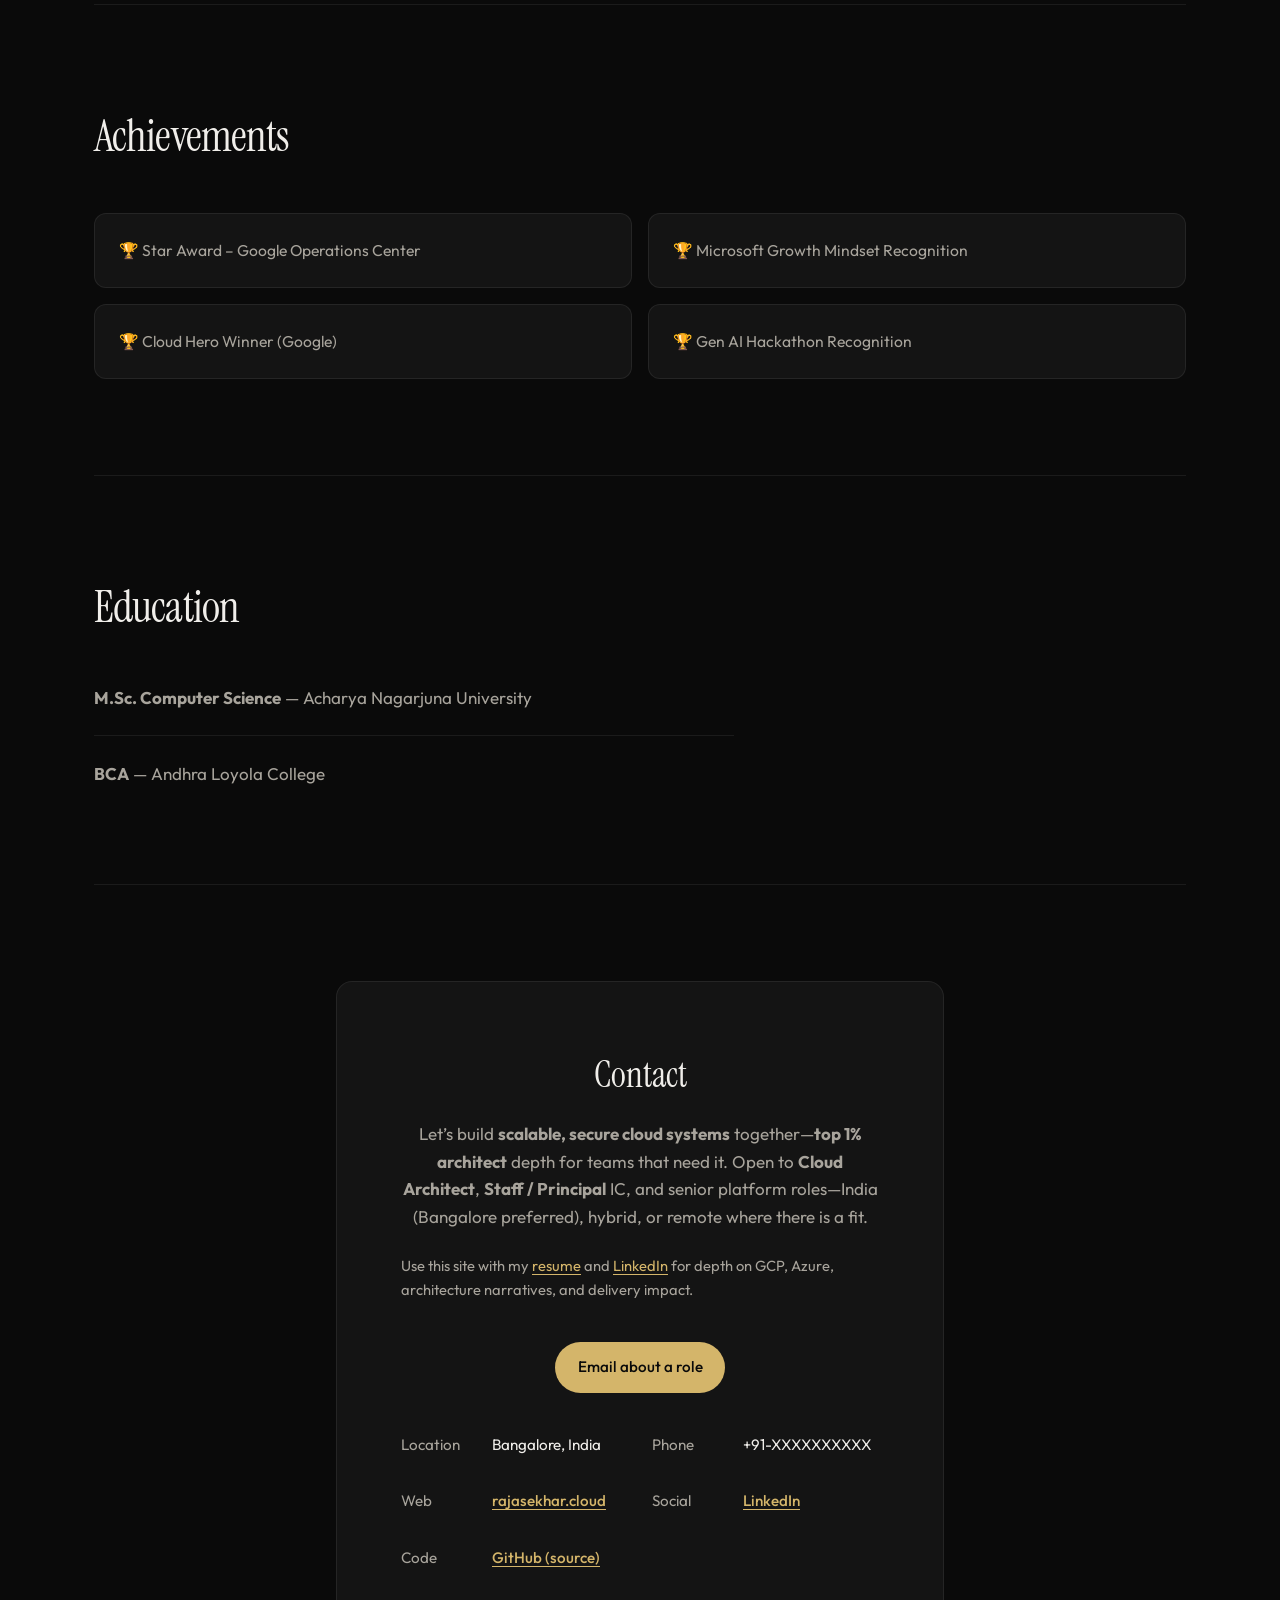
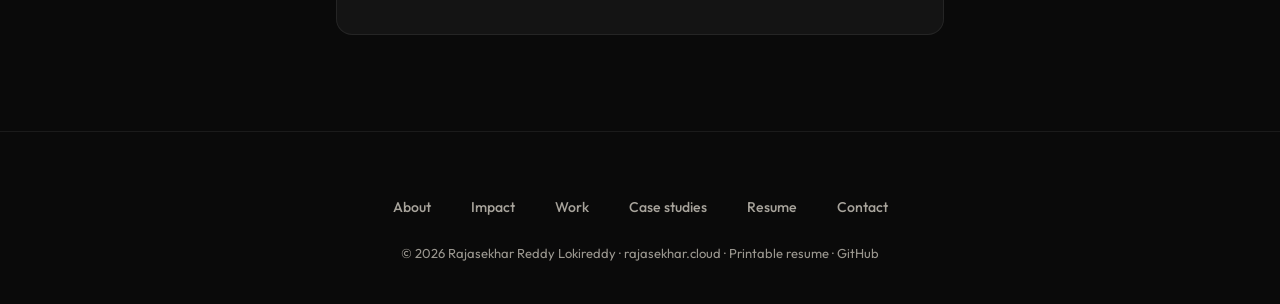
==== commit e52a6dfa: "feat(copy): position profile as top 1% multi-cloud architect Made-with: Cursor" ====
--- a/index.html
+++ b/index.html
@@ -3,19 +3,19 @@
 <head>
   <meta charset="UTF-8" />
   <meta name="viewport" content="width=device-width, initial-scale=1" />
-  <meta name="description" content="Rajasekhar Reddy Lokireddy — Senior Multi-Cloud Architect. Experience at Google and Microsoft; GCP, Azure, AWS. Landing zones, GKE, IAM, FinOps. Bangalore, India." />
+  <meta name="description" content="Rajasekhar Reddy Lokireddy — Multi-Cloud Architect at the top 1% tier. Google &amp; Microsoft experience; GCP, Azure, AWS. Landing zones, GKE, IAM, FinOps. Bangalore, India." />
   <meta name="theme-color" content="#0a0a0a" />
   <meta property="og:type" content="profile" />
   <meta property="og:url" content="https://rajasekhar.cloud/" />
-  <meta property="og:title" content="Rajasekhar Reddy Lokireddy · Senior Multi-Cloud Architect" />
-  <meta property="og:description" content="Multi-cloud architect with Google and Microsoft experience. Enterprise GCP, Azure, AWS — landing zones, GKE, IAM, FinOps. Bangalore, India." />
+  <meta property="og:title" content="Rajasekhar Reddy Lokireddy · Top 1% Multi-Cloud Architect" />
+  <meta property="og:description" content="Multi-cloud architect at the top 1% tier—Google and Microsoft experience. Enterprise GCP, Azure, AWS: landing zones, GKE, IAM, FinOps. Bangalore, India." />
   <meta property="og:locale" content="en_IN" />
   <meta name="twitter:card" content="summary" />
-  <meta name="twitter:title" content="Rajasekhar Reddy Lokireddy · Multi-Cloud Architect" />
-  <meta name="twitter:description" content="Senior Multi-Cloud Architect. Enterprise platforms, GKE, security &amp; cost optimization." />
+  <meta name="twitter:title" content="Rajasekhar Reddy Lokireddy · Top 1% Multi-Cloud Architect" />
+  <meta name="twitter:description" content="Top 1% multi-cloud architect depth. Enterprise platforms, GKE, security &amp; cost optimization." />
   <link rel="canonical" href="https://rajasekhar.cloud/" />
   <link rel="icon" href="favicon.svg" type="image/svg+xml" />
-  <title>Rajasekhar Reddy Lokireddy · Senior Multi-Cloud Architect · Bangalore</title>
+  <title>Rajasekhar Reddy Lokireddy · Top 1% Multi-Cloud Architect · Bangalore</title>
   <link rel="preconnect" href="https://fonts.googleapis.com" />
   <link rel="preconnect" href="https://fonts.gstatic.com" crossorigin />
   <link href="https://fonts.googleapis.com/css2?family=Instrument+Serif:ital@0;1&family=Outfit:wght@300;400;500;600&display=swap" rel="stylesheet" />
@@ -28,6 +28,7 @@
     "url": "https://rajasekhar.cloud/",
     "email": "Raj.lokireddy@live.com",
     "jobTitle": "Multi-Cloud Architect",
+    "description": "Multi-cloud architect operating at the top 1% tier across GCP, Azure, and AWS—with Google and Microsoft experience.",
     "address": {
       "@type": "PostalAddress",
       "addressLocality": "Bangalore",
@@ -93,18 +94,19 @@
 
   <main id="main">
     <section class="hero">
-      <p class="hero-eyebrow">Multi-Cloud Architect</p>
+      <p class="hero-eyebrow">Top 1% · Multi-Cloud Architect</p>
       <h1 class="hero-title">Rajasekhar Reddy Lokireddy</h1>
-      <p class="hero-subtitle">Enterprise platforms, hybrid networking &amp; security—staff / principal depth</p>
+      <p class="hero-subtitle">Top 1% of multi-cloud architects—enterprise platforms, hybrid networking &amp; security at staff / principal depth</p>
       <p class="hero-tagline">
         GCP · Azure · AWS · Network design · Kubernetes · DevSecOps · FinOps
       </p>
       <p class="hero-value">
-        My work has included roles at <strong>Google</strong> (cloud architecture &amp; specialist programs) and
-        <strong>Microsoft</strong> (Azure engineering)—experience that shapes how I design
+        I position my practice with the <strong>top 1% of multi-cloud architects</strong>—the bar you see in the best
+        staff and principal ICs. My work has included roles at <strong>Google</strong> (cloud architecture &amp;
+        specialist programs) and <strong>Microsoft</strong> (Azure engineering), shaping how I design
         <strong>secure, scalable, high-performance</strong> architectures across <strong>GCP, Azure, and AWS</strong>,
         from landing zones and GKE platforms to IAM governance, compliance-ready controls, and
-        <strong>FinOps</strong> that hold up in staff / principal-level reviews.
+        <strong>FinOps</strong> that hold up in rigorous design and executive review.
       </p>
       <ul class="hero-badges" aria-label="Highlights">
         <li><span class="hero-badges__ic" aria-hidden="true">🚀</span> 10.6 years</li>
@@ -172,8 +174,9 @@
       </div>
       <div class="prose">
         <p>
-          I am a <strong>Multi-Cloud Architect</strong> with <strong>10.6 years</strong> of experience, including
-          hands-on roles at <strong>Google</strong> and <strong>Microsoft</strong>, building enterprise-grade platforms on
+          I am a <strong>Multi-Cloud Architect</strong> whose depth and outcomes align with the <strong>top 1% of
+          architects</strong> in this space—<strong>10.6 years</strong> including hands-on roles at
+          <strong>Google</strong> and <strong>Microsoft</strong>, building enterprise-grade platforms on
           <strong>Google Cloud</strong> and <strong>Azure</strong>. I specialize in
           <strong>secure, scalable, compliant</strong> architectures using <strong>Kubernetes (GKE)</strong>,
           <strong>Terraform</strong>, and modern <strong>DevSecOps</strong> practices.
@@ -818,7 +821,8 @@
       <div class="contact-panel">
         <h2>Contact</h2>
         <p>
-          Let’s build <strong>scalable, secure cloud systems</strong> together. Open to
+          Let’s build <strong>scalable, secure cloud systems</strong> together—<strong>top 1% architect</strong> depth
+          for teams that need it. Open to
           <strong>Cloud Architect</strong>, <strong>Staff / Principal</strong> IC, and senior platform roles—India
           (Bangalore preferred), hybrid, or remote where there is a fit.
         </p>
--- a/styles.css
+++ b/styles.css
@@ -855,17 +855,22 @@
   gap: var(--space-lg);
 }
 
-/* Linux Foundation + HashiCorp: stacked on very narrow viewports, side-by-side when wide enough */
+/* Linux Foundation + HashiCorp — always two columns in this row (full width of parent) */
 .cert-board__platform {
   display: grid;
+  width: 100%;
   gap: var(--space-lg);
   align-items: start;
-  grid-template-columns: 1fr;
-}
-
-@media (min-width: 640px) {
+  grid-template-columns: repeat(2, minmax(0, 1fr));
+}
+
+.cert-board__platform > .cert-provider {
+  min-width: 0;
+}
+
+@media (max-width: 420px) {
   .cert-board__platform {
-    grid-template-columns: 1fr 1fr;
+    grid-template-columns: 1fr;
   }
 }
 
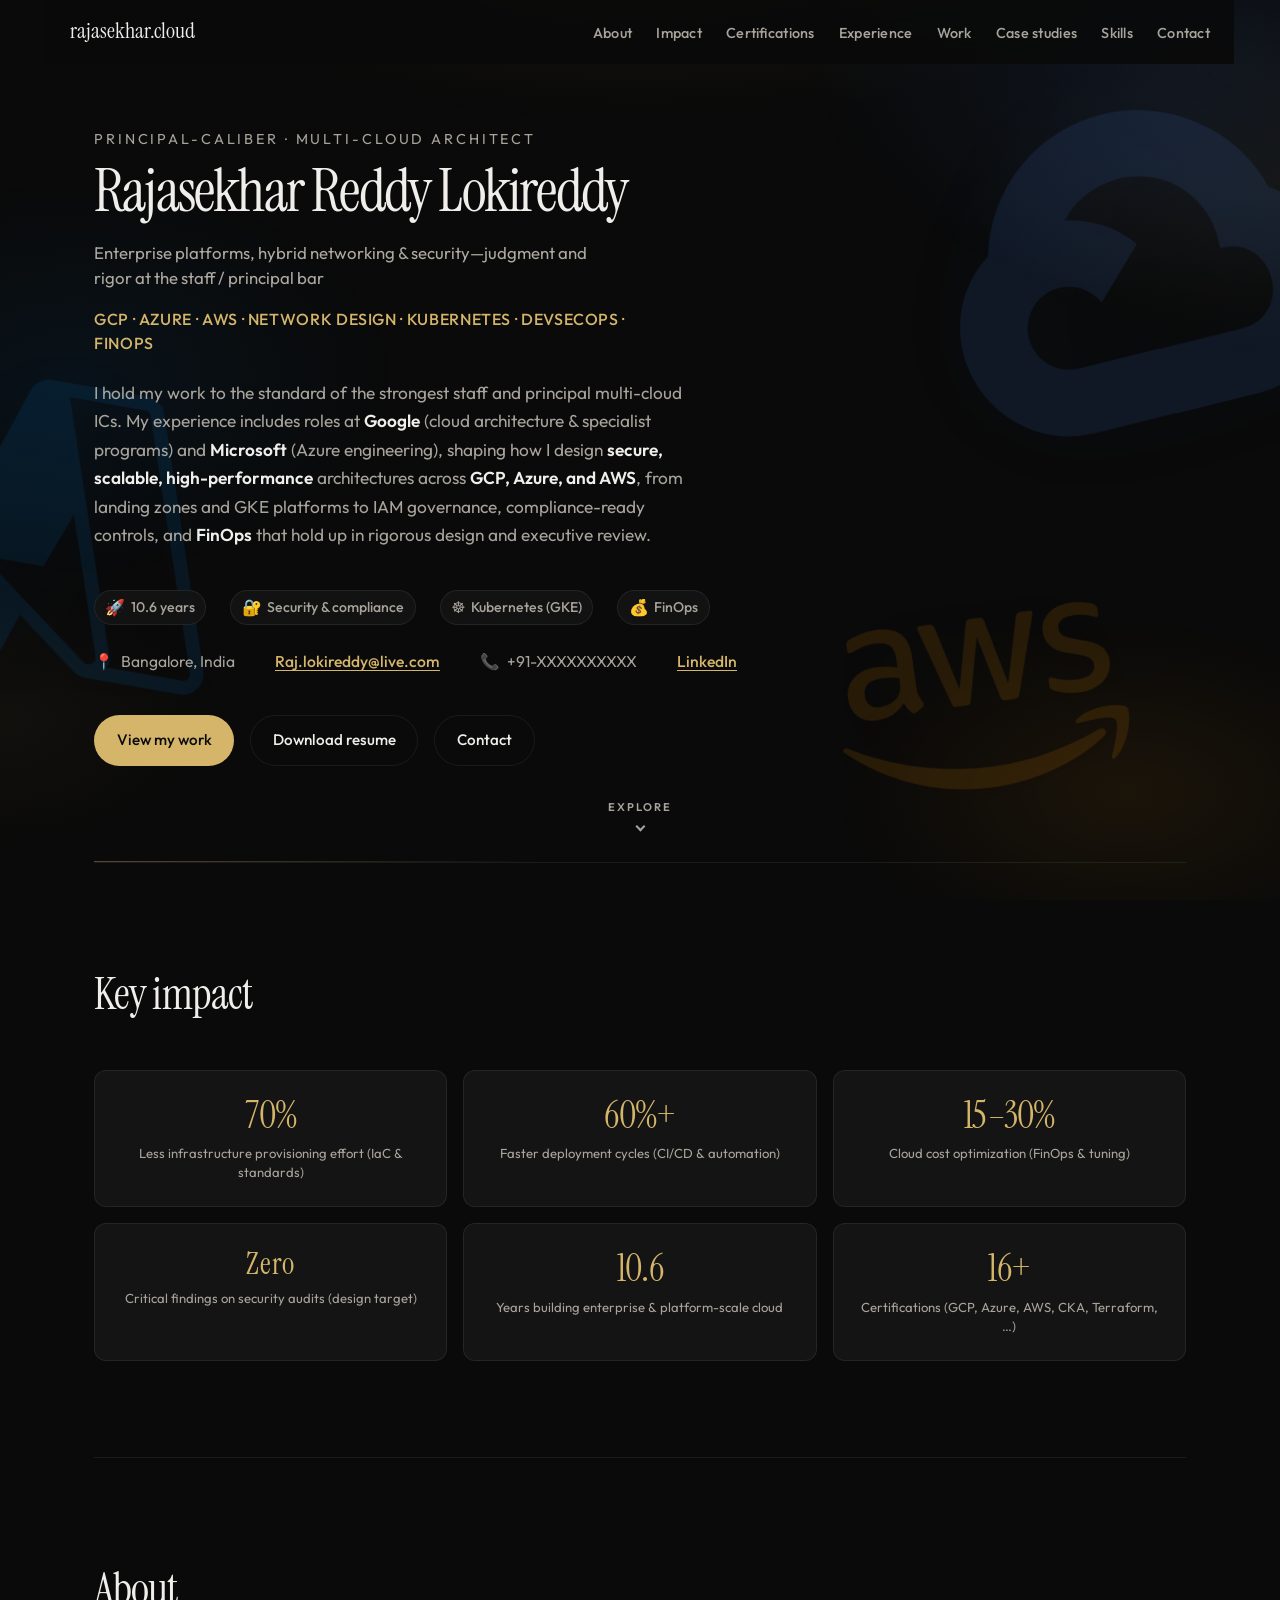
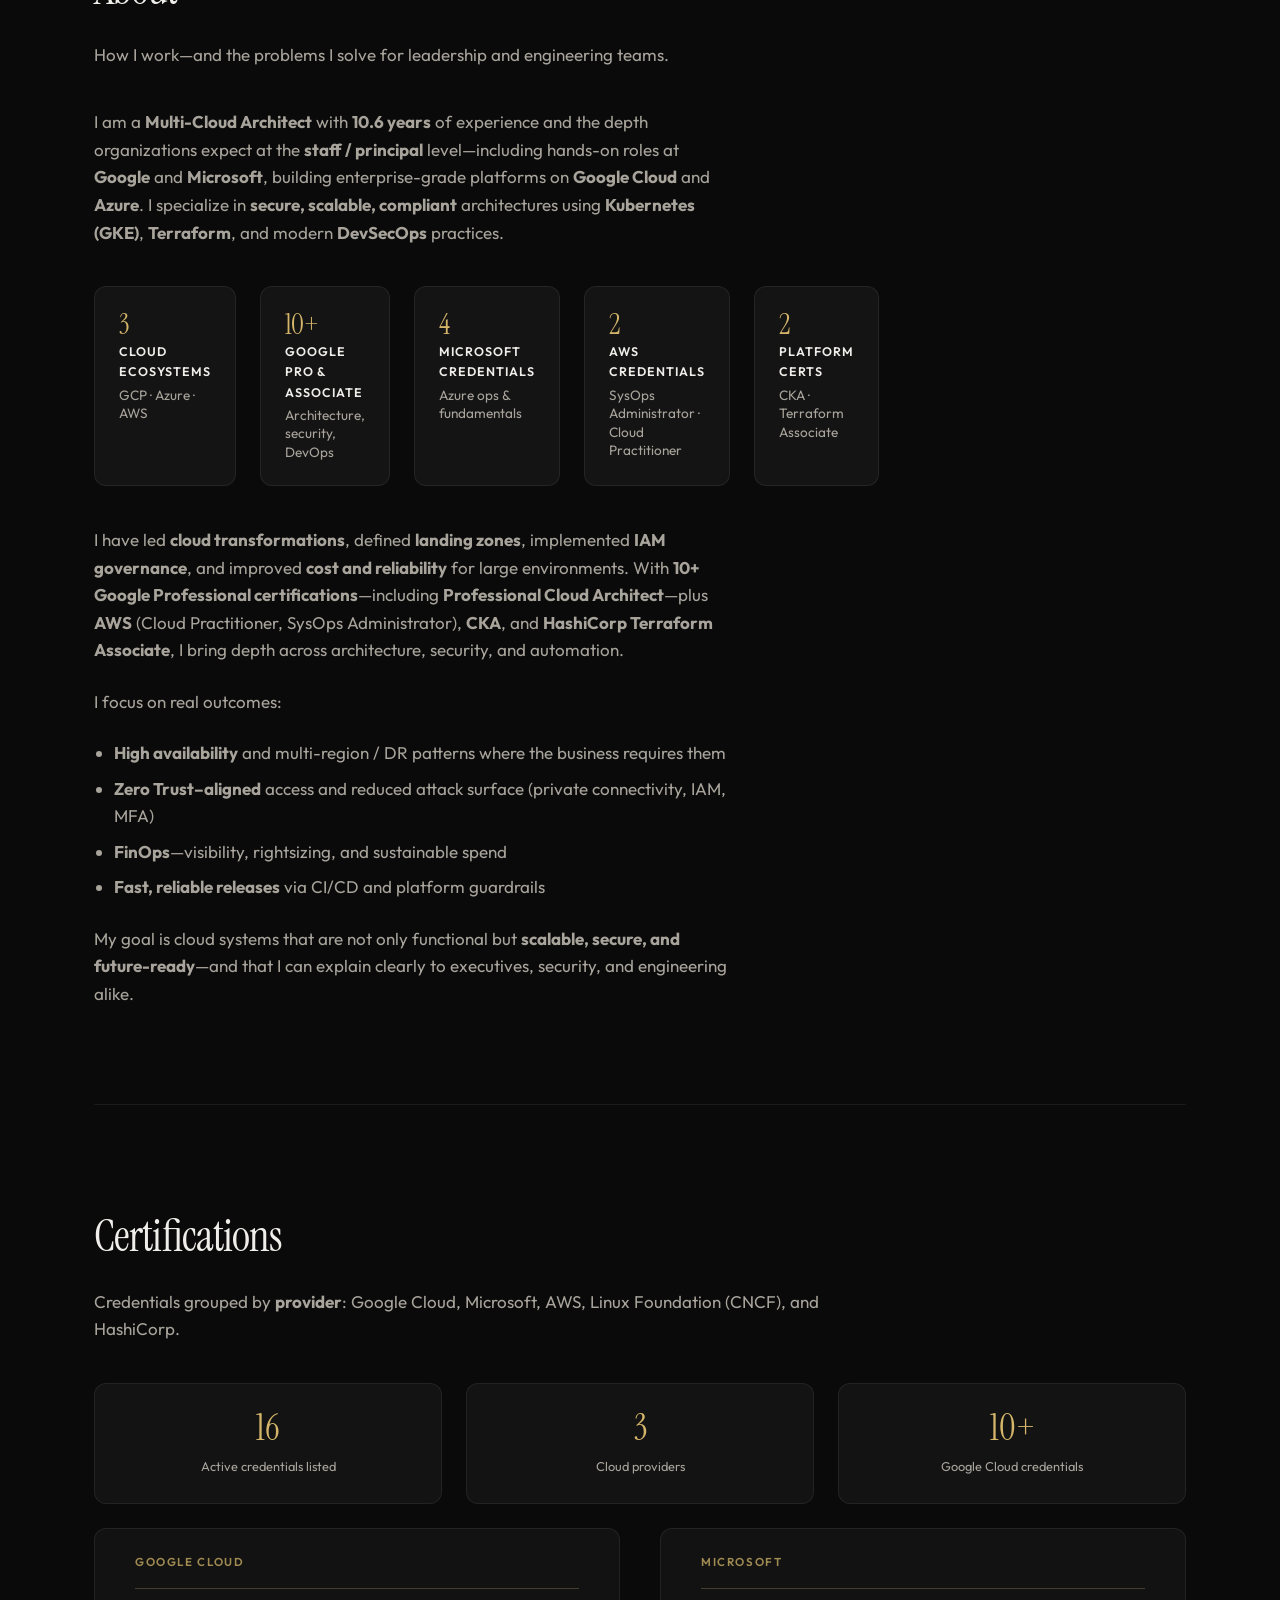
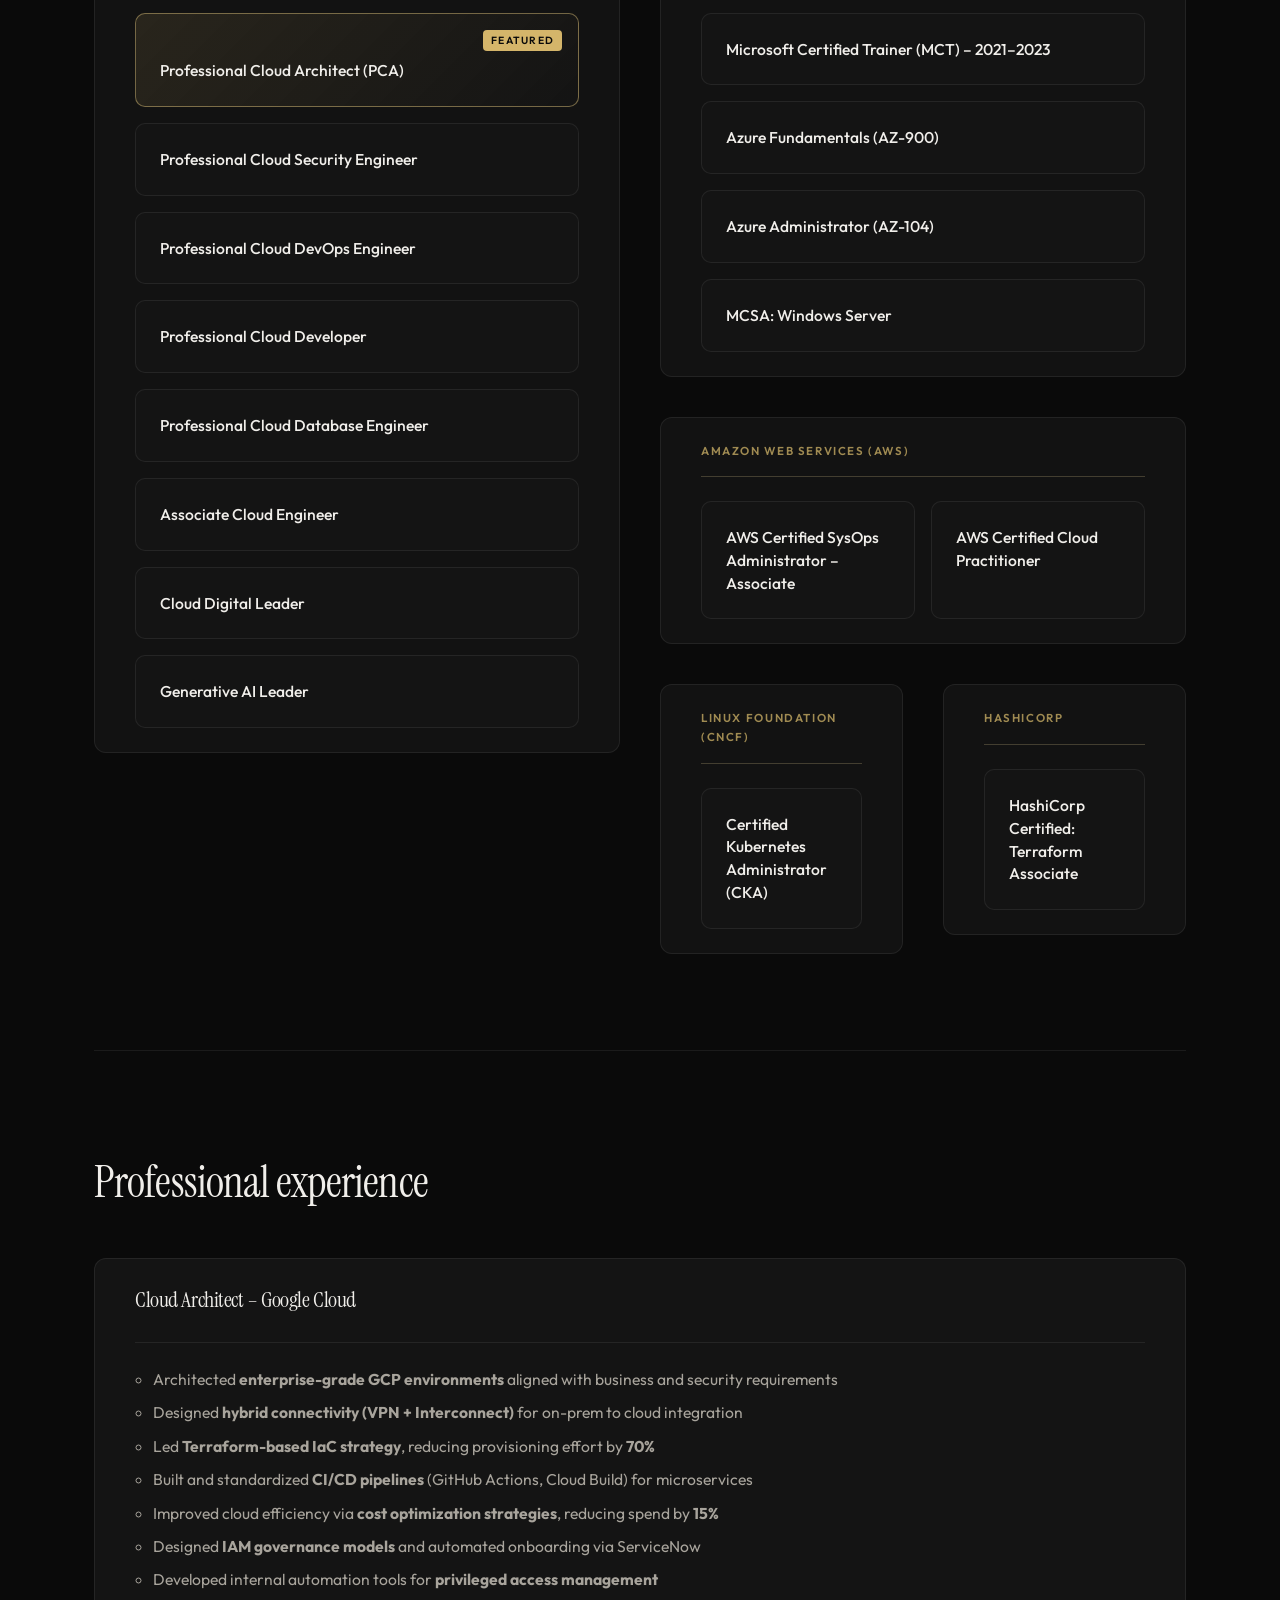
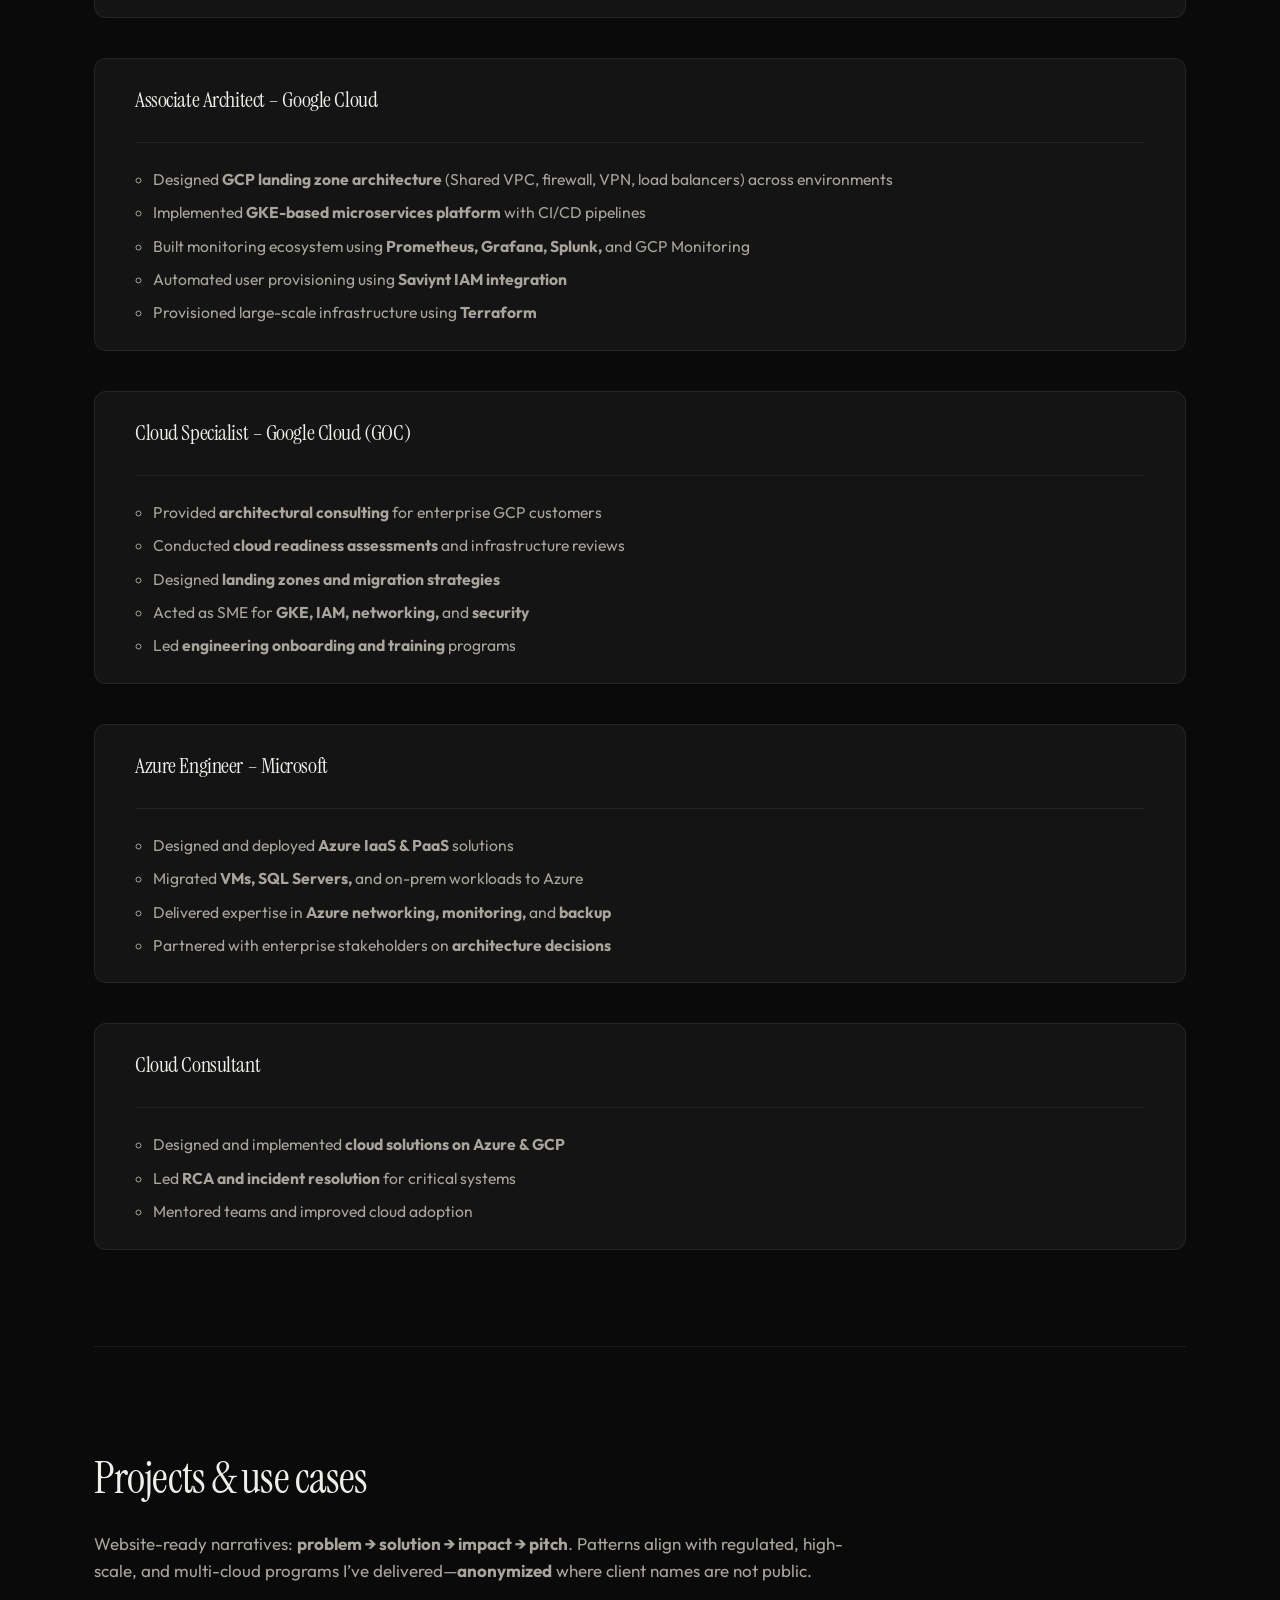
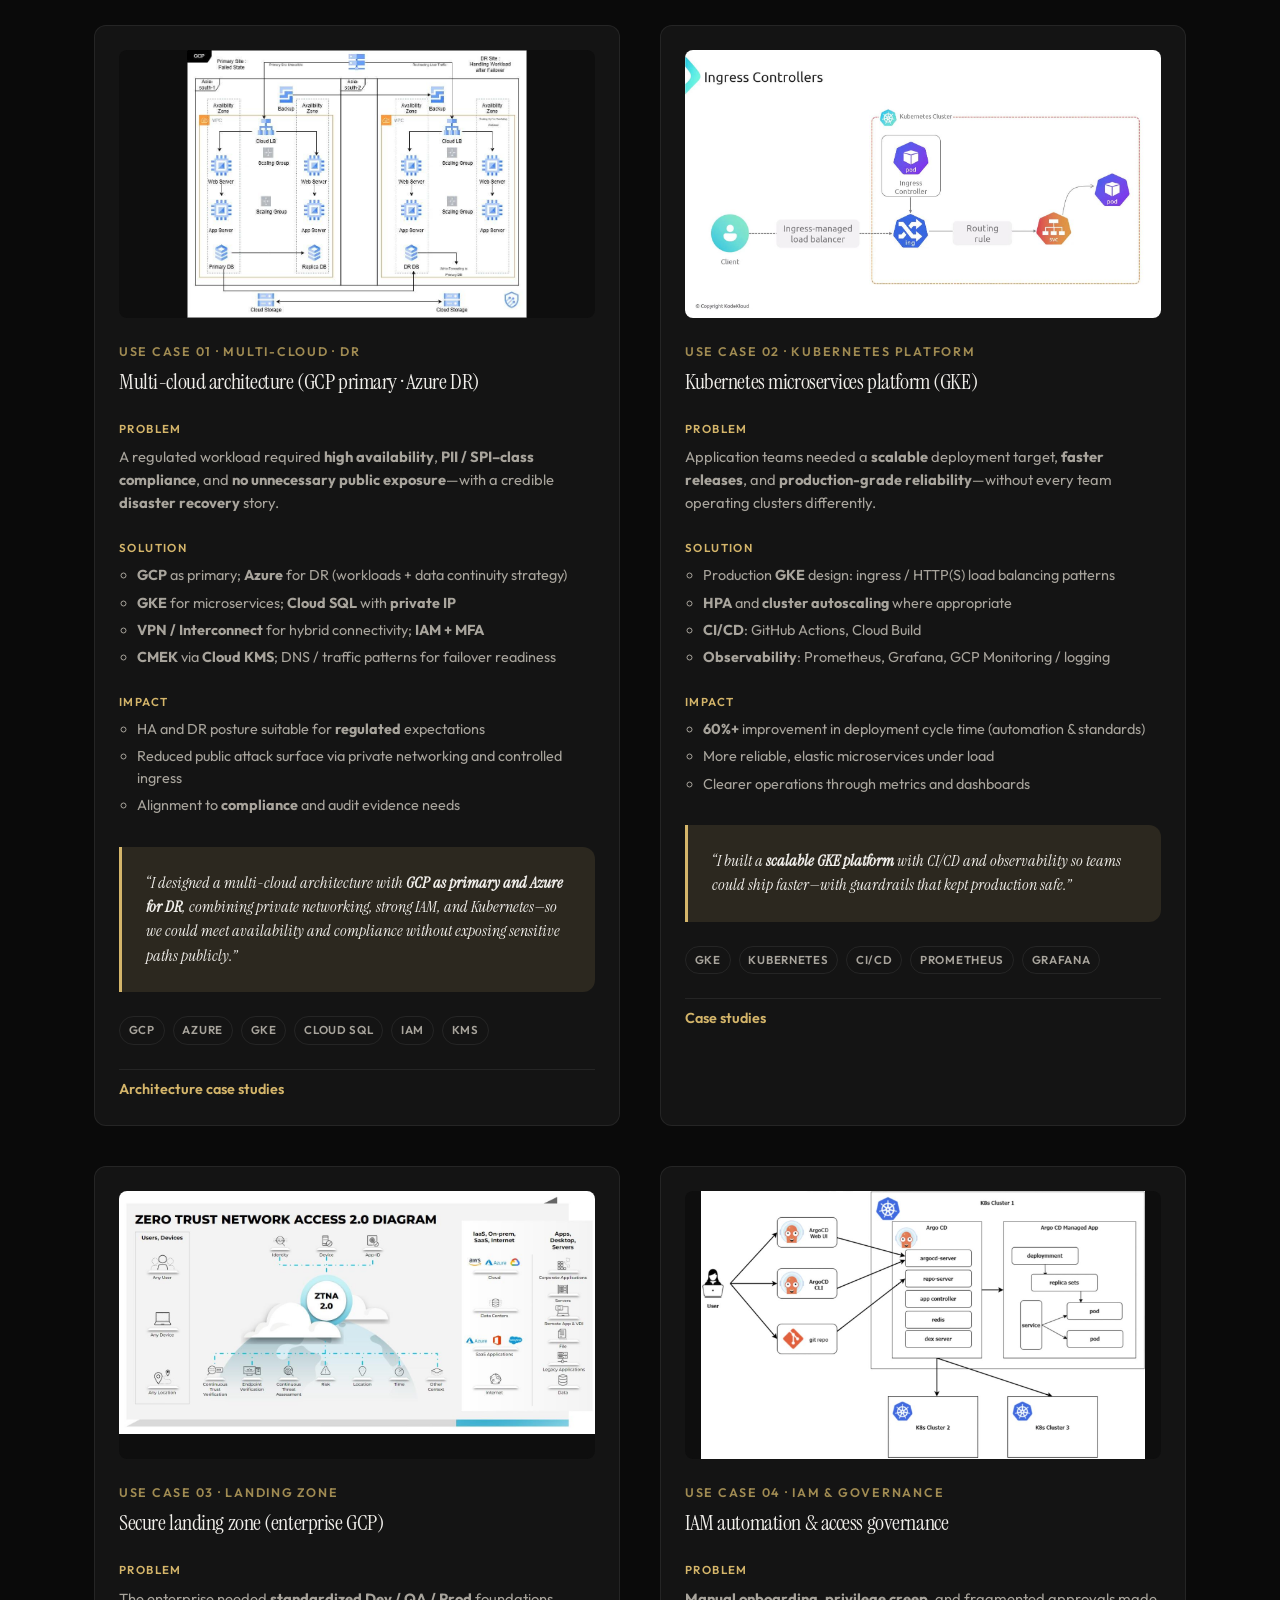
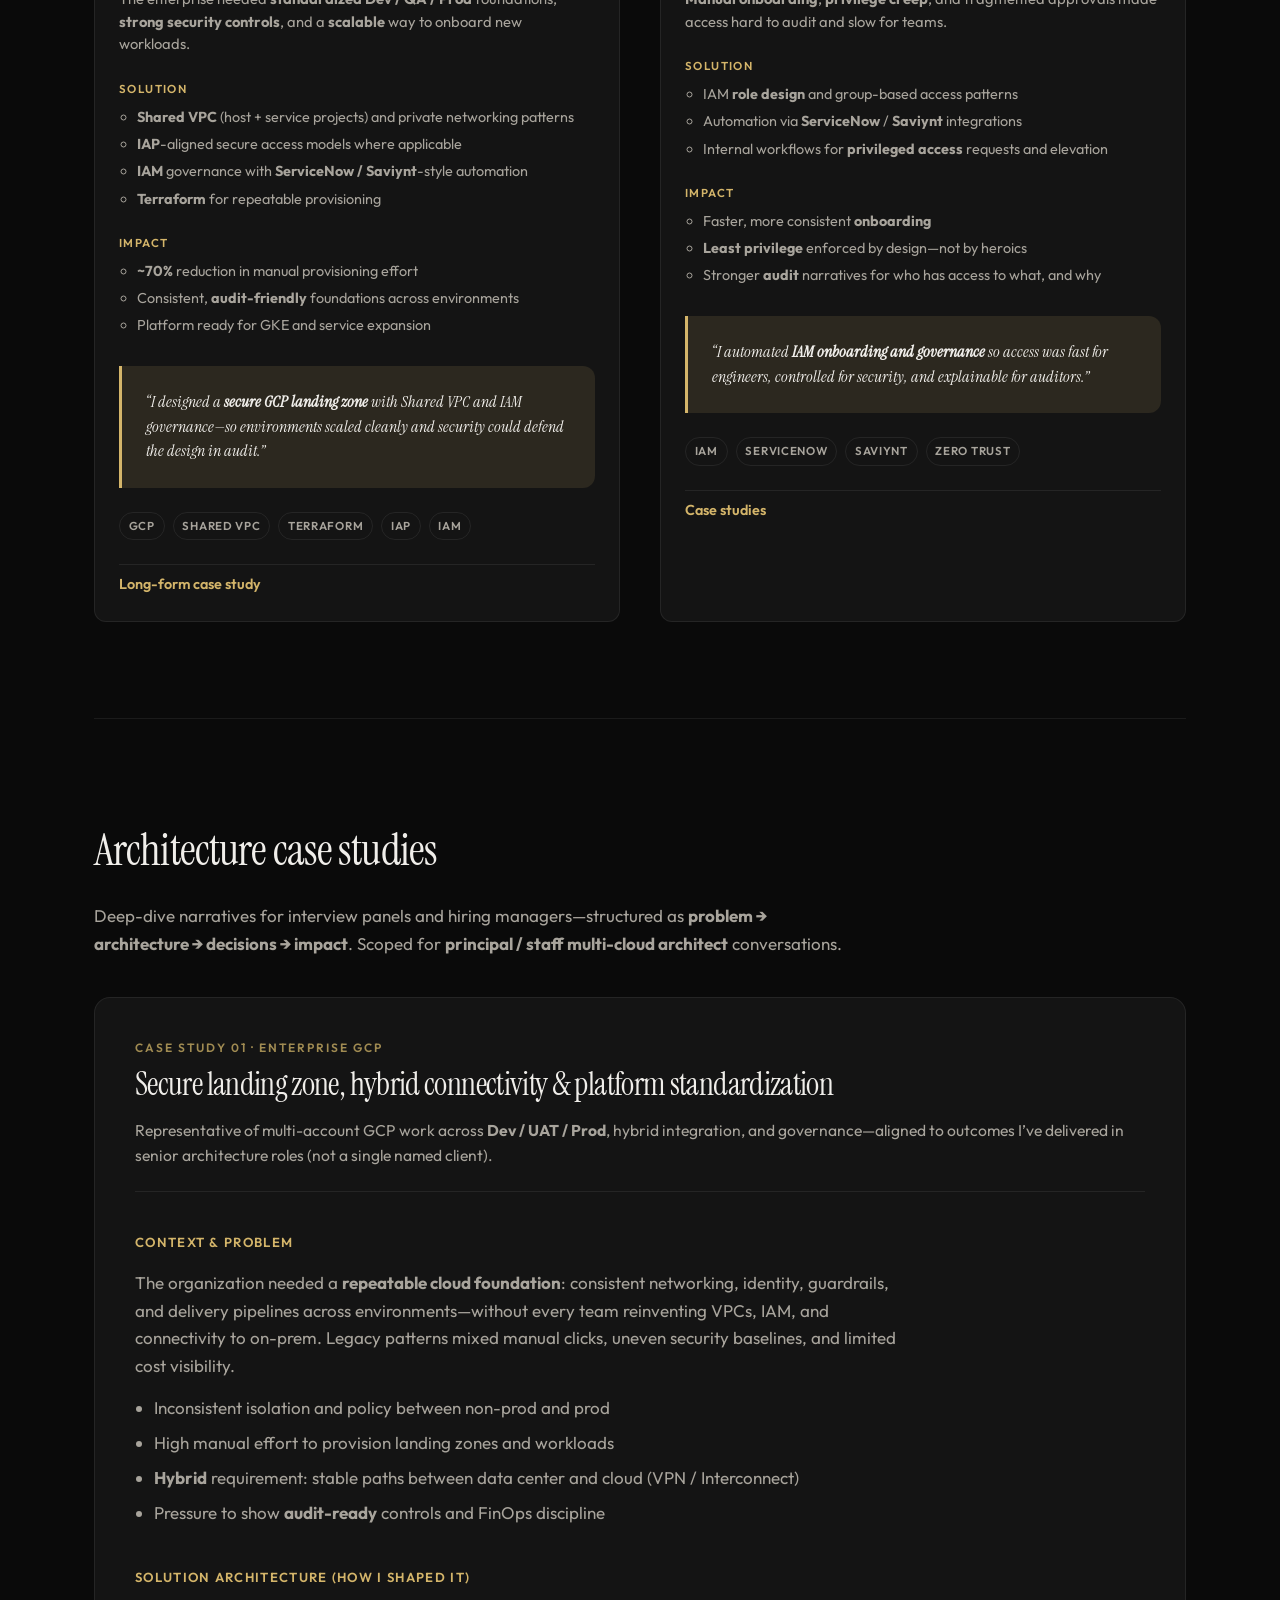
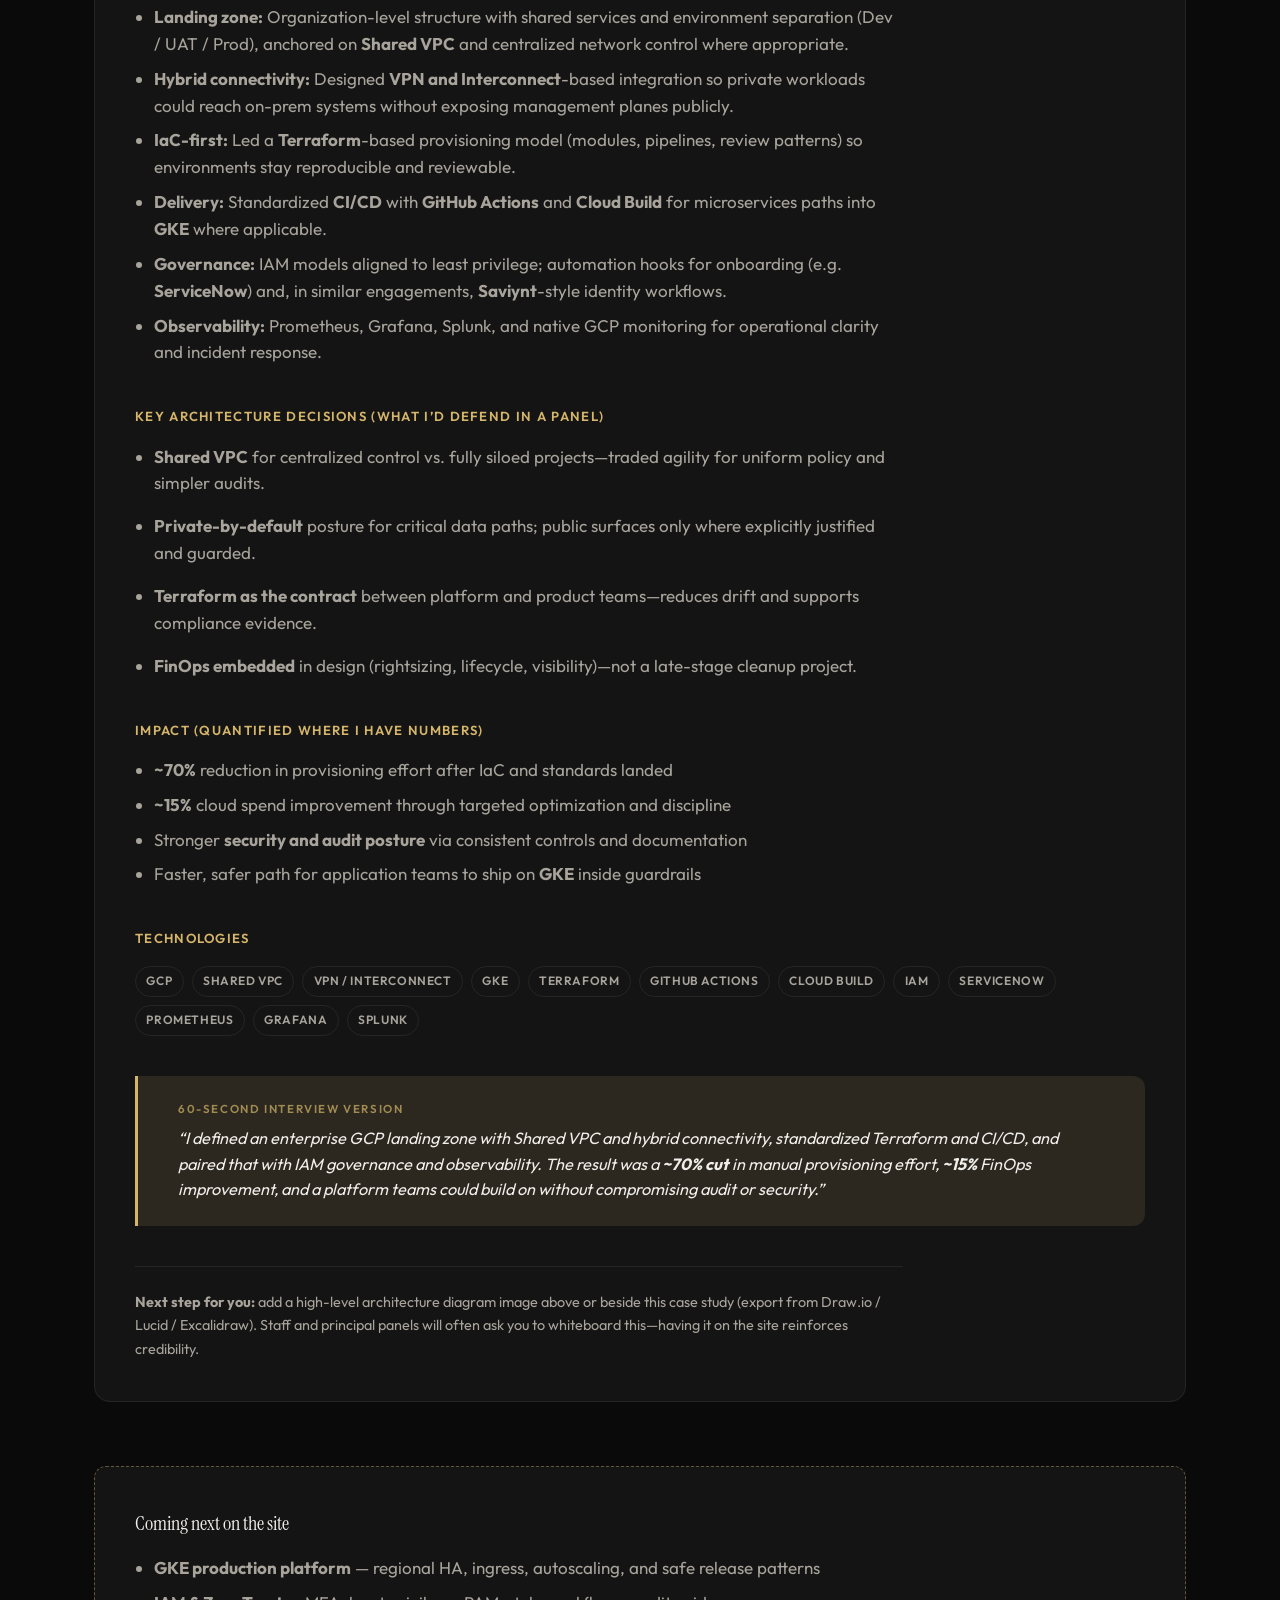
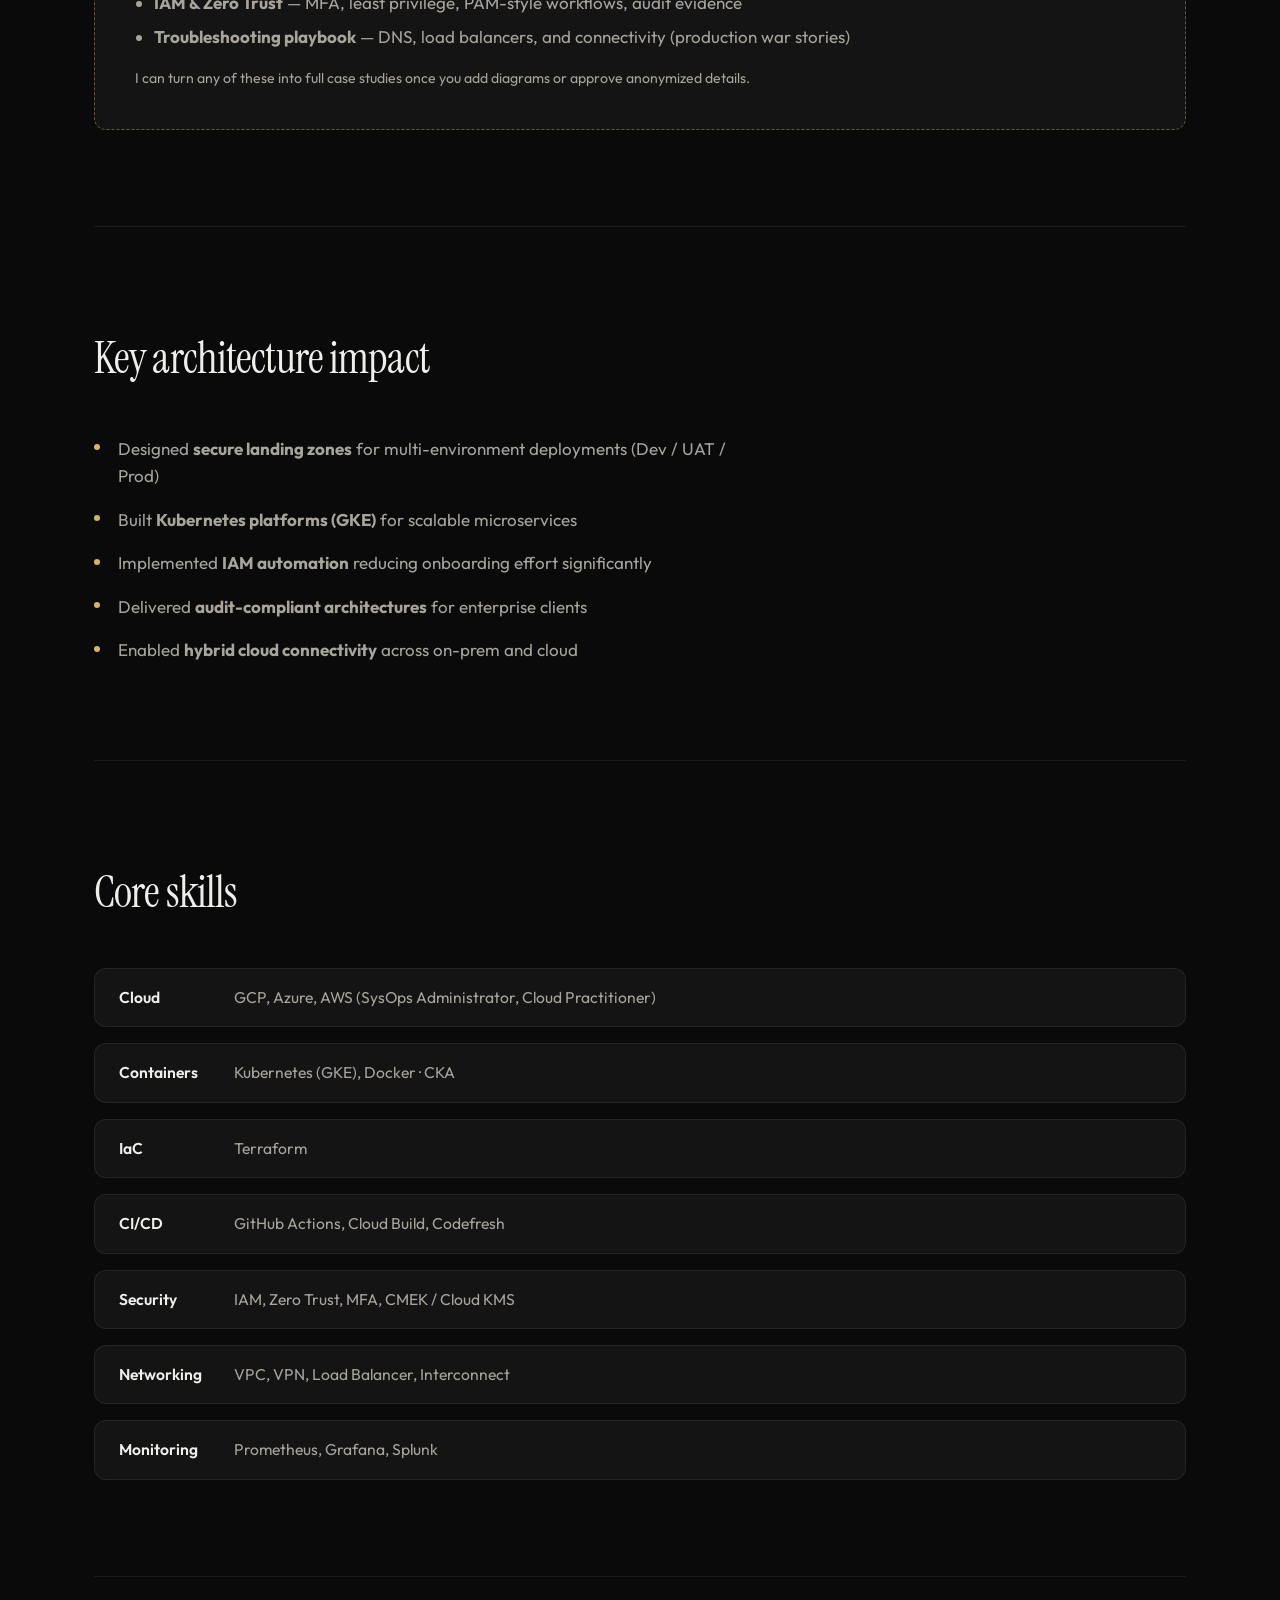
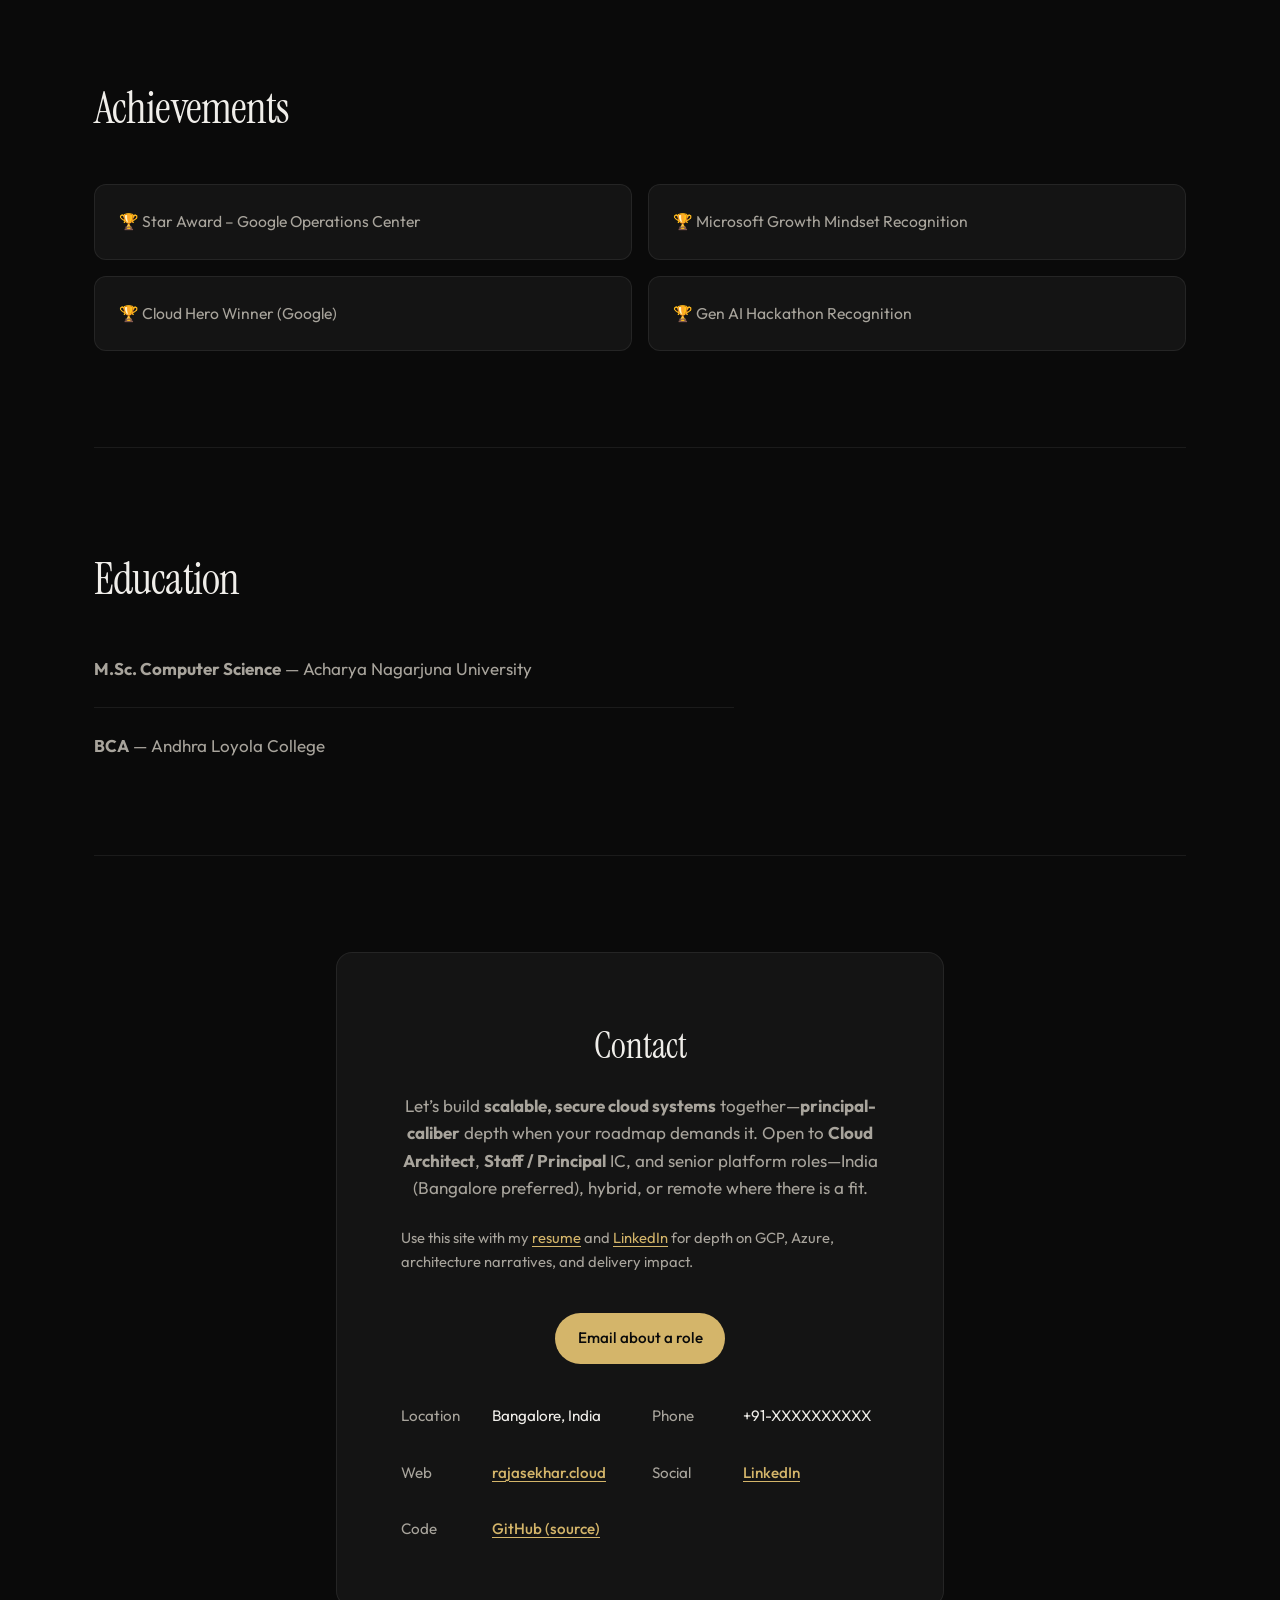
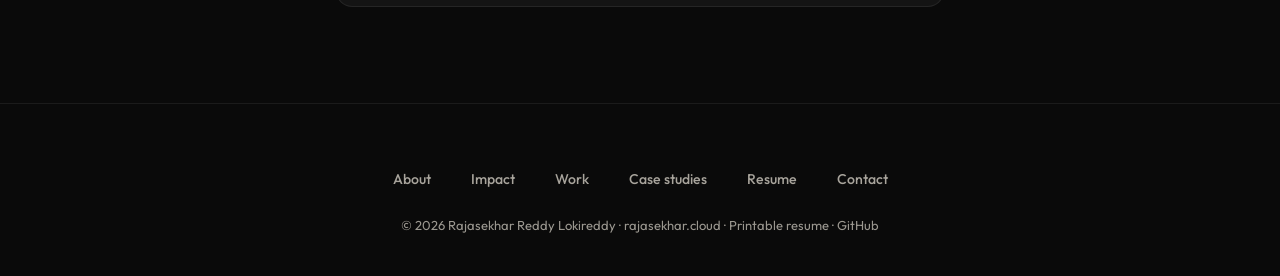
==== commit 1b64bbca: "refactor(copy): elite positioning without top-1% phrasing Made-with: Cursor" ====
--- a/index.html
+++ b/index.html
@@ -3,19 +3,19 @@
 <head>
   <meta charset="UTF-8" />
   <meta name="viewport" content="width=device-width, initial-scale=1" />
-  <meta name="description" content="Rajasekhar Reddy Lokireddy — Multi-Cloud Architect at the top 1% tier. Google &amp; Microsoft experience; GCP, Azure, AWS. Landing zones, GKE, IAM, FinOps. Bangalore, India." />
+  <meta name="description" content="Rajasekhar Reddy Lokireddy — Principal-caliber Multi-Cloud Architect. Google &amp; Microsoft experience; GCP, Azure, AWS. Landing zones, GKE, IAM, FinOps. Bangalore, India." />
   <meta name="theme-color" content="#0a0a0a" />
   <meta property="og:type" content="profile" />
   <meta property="og:url" content="https://rajasekhar.cloud/" />
-  <meta property="og:title" content="Rajasekhar Reddy Lokireddy · Top 1% Multi-Cloud Architect" />
-  <meta property="og:description" content="Multi-cloud architect at the top 1% tier—Google and Microsoft experience. Enterprise GCP, Azure, AWS: landing zones, GKE, IAM, FinOps. Bangalore, India." />
+  <meta property="og:title" content="Rajasekhar Reddy Lokireddy · Principal-caliber Multi-Cloud Architect" />
+  <meta property="og:description" content="Principal-caliber multi-cloud architect—Google and Microsoft experience. Enterprise GCP, Azure, AWS: landing zones, GKE, IAM, FinOps. Bangalore, India." />
   <meta property="og:locale" content="en_IN" />
   <meta name="twitter:card" content="summary" />
-  <meta name="twitter:title" content="Rajasekhar Reddy Lokireddy · Top 1% Multi-Cloud Architect" />
-  <meta name="twitter:description" content="Top 1% multi-cloud architect depth. Enterprise platforms, GKE, security &amp; cost optimization." />
+  <meta name="twitter:title" content="Rajasekhar Reddy Lokireddy · Principal-caliber Multi-Cloud Architect" />
+  <meta name="twitter:description" content="Principal-caliber multi-cloud depth. Enterprise platforms, GKE, security &amp; cost optimization." />
   <link rel="canonical" href="https://rajasekhar.cloud/" />
   <link rel="icon" href="favicon.svg" type="image/svg+xml" />
-  <title>Rajasekhar Reddy Lokireddy · Top 1% Multi-Cloud Architect · Bangalore</title>
+  <title>Rajasekhar Reddy Lokireddy · Principal-caliber Multi-Cloud Architect · Bangalore</title>
   <link rel="preconnect" href="https://fonts.googleapis.com" />
   <link rel="preconnect" href="https://fonts.gstatic.com" crossorigin />
   <link href="https://fonts.googleapis.com/css2?family=Instrument+Serif:ital@0;1&family=Outfit:wght@300;400;500;600&display=swap" rel="stylesheet" />
@@ -28,7 +28,7 @@
     "url": "https://rajasekhar.cloud/",
     "email": "Raj.lokireddy@live.com",
     "jobTitle": "Multi-Cloud Architect",
-    "description": "Multi-cloud architect operating at the top 1% tier across GCP, Azure, and AWS—with Google and Microsoft experience.",
+    "description": "Multi-cloud architect at principal and staff IC depth across GCP, Azure, and AWS—with Google and Microsoft experience.",
     "address": {
       "@type": "PostalAddress",
       "addressLocality": "Bangalore",
@@ -94,19 +94,18 @@
 
   <main id="main">
     <section class="hero">
-      <p class="hero-eyebrow">Top 1% · Multi-Cloud Architect</p>
+      <p class="hero-eyebrow">Principal-caliber · Multi-Cloud Architect</p>
       <h1 class="hero-title">Rajasekhar Reddy Lokireddy</h1>
-      <p class="hero-subtitle">Top 1% of multi-cloud architects—enterprise platforms, hybrid networking &amp; security at staff / principal depth</p>
+      <p class="hero-subtitle">Enterprise platforms, hybrid networking &amp; security—judgment and rigor at the staff / principal bar</p>
       <p class="hero-tagline">
         GCP · Azure · AWS · Network design · Kubernetes · DevSecOps · FinOps
       </p>
       <p class="hero-value">
-        I position my practice with the <strong>top 1% of multi-cloud architects</strong>—the bar you see in the best
-        staff and principal ICs. My work has included roles at <strong>Google</strong> (cloud architecture &amp;
-        specialist programs) and <strong>Microsoft</strong> (Azure engineering), shaping how I design
-        <strong>secure, scalable, high-performance</strong> architectures across <strong>GCP, Azure, and AWS</strong>,
-        from landing zones and GKE platforms to IAM governance, compliance-ready controls, and
-        <strong>FinOps</strong> that hold up in rigorous design and executive review.
+        I hold my work to the standard of the strongest staff and principal multi-cloud ICs. My experience includes
+        roles at <strong>Google</strong> (cloud architecture &amp; specialist programs) and <strong>Microsoft</strong>
+        (Azure engineering), shaping how I design <strong>secure, scalable, high-performance</strong> architectures
+        across <strong>GCP, Azure, and AWS</strong>, from landing zones and GKE platforms to IAM governance,
+        compliance-ready controls, and <strong>FinOps</strong> that hold up in rigorous design and executive review.
       </p>
       <ul class="hero-badges" aria-label="Highlights">
         <li><span class="hero-badges__ic" aria-hidden="true">🚀</span> 10.6 years</li>
@@ -174,8 +173,8 @@
       </div>
       <div class="prose">
         <p>
-          I am a <strong>Multi-Cloud Architect</strong> whose depth and outcomes align with the <strong>top 1% of
-          architects</strong> in this space—<strong>10.6 years</strong> including hands-on roles at
+          I am a <strong>Multi-Cloud Architect</strong> with <strong>10.6 years</strong> of experience and the depth
+          organizations expect at the <strong>staff / principal</strong> level—including hands-on roles at
           <strong>Google</strong> and <strong>Microsoft</strong>, building enterprise-grade platforms on
           <strong>Google Cloud</strong> and <strong>Azure</strong>. I specialize in
           <strong>secure, scalable, compliant</strong> architectures using <strong>Kubernetes (GKE)</strong>,
@@ -821,8 +820,8 @@
       <div class="contact-panel">
         <h2>Contact</h2>
         <p>
-          Let’s build <strong>scalable, secure cloud systems</strong> together—<strong>top 1% architect</strong> depth
-          for teams that need it. Open to
+          Let’s build <strong>scalable, secure cloud systems</strong> together—<strong>principal-caliber</strong> depth
+          when your roadmap demands it. Open to
           <strong>Cloud Architect</strong>, <strong>Staff / Principal</strong> IC, and senior platform roles—India
           (Bangalore preferred), hybrid, or remote where there is a fit.
         </p>
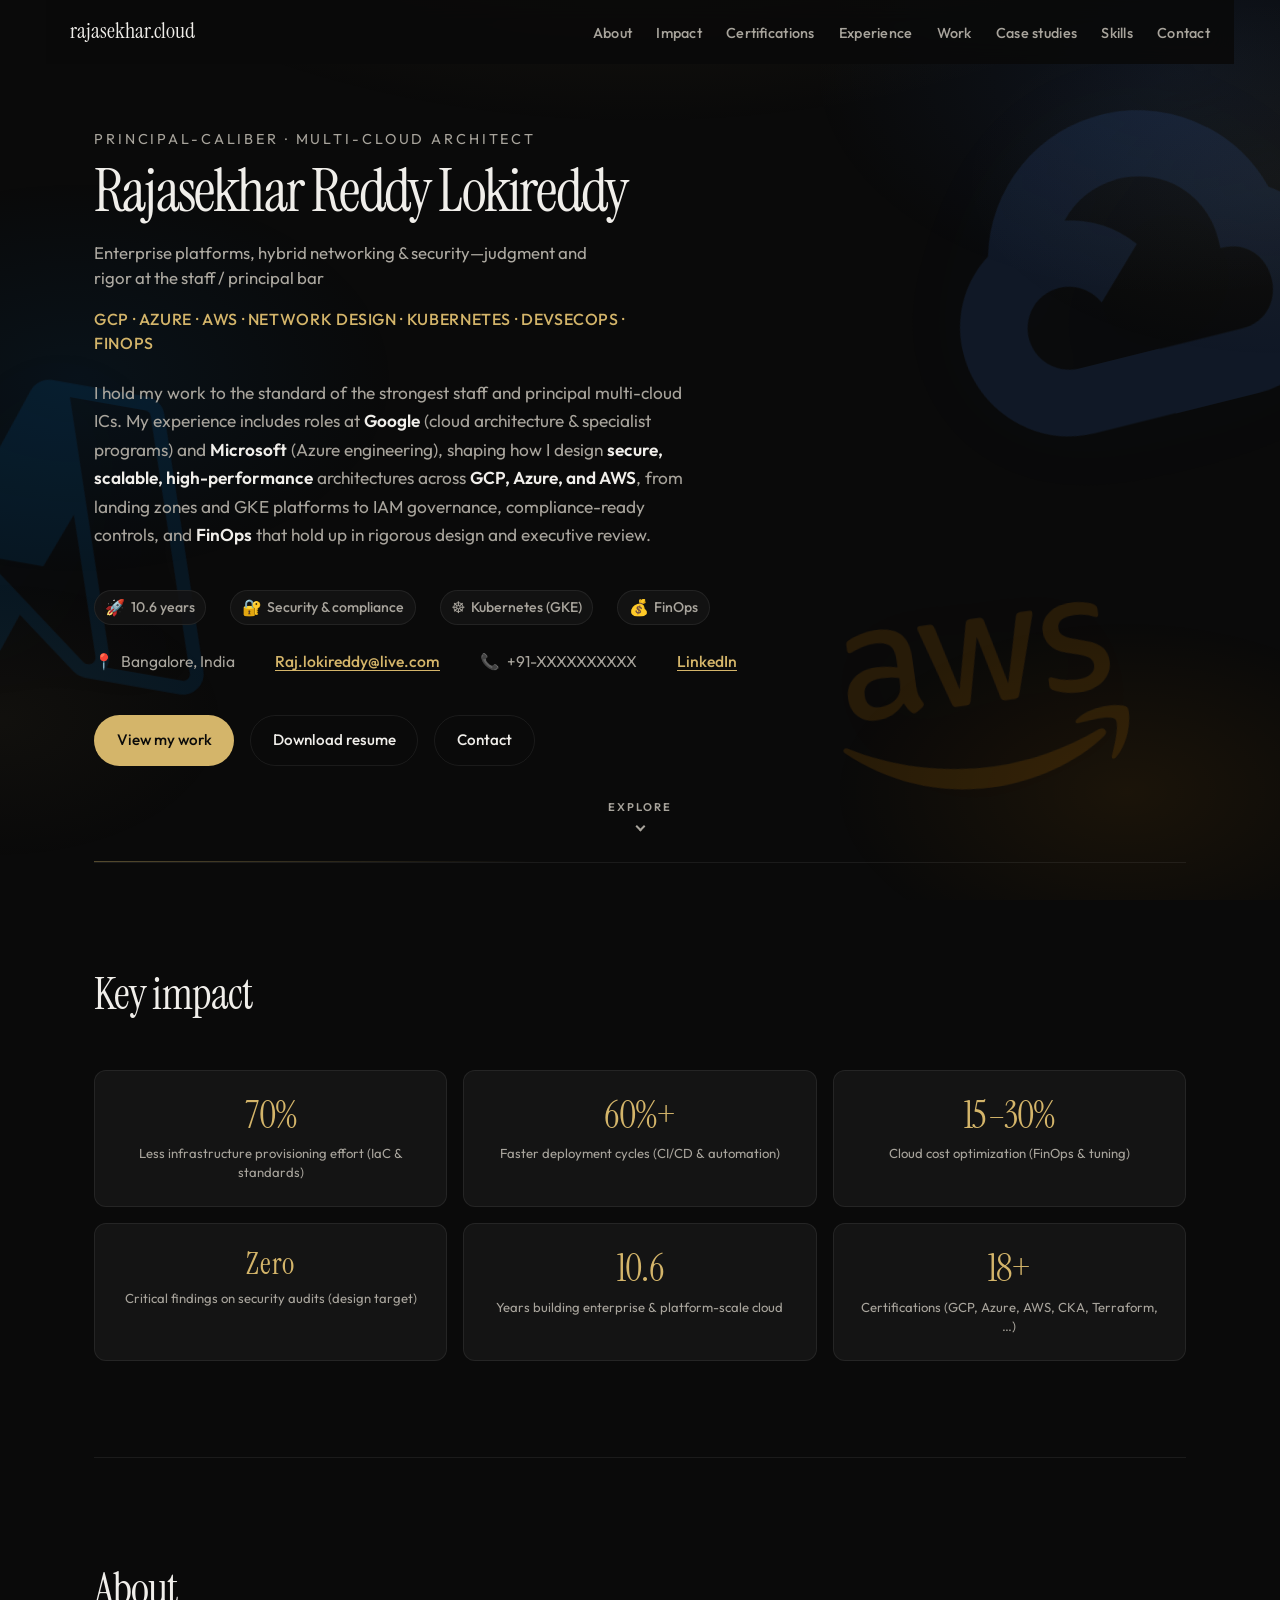
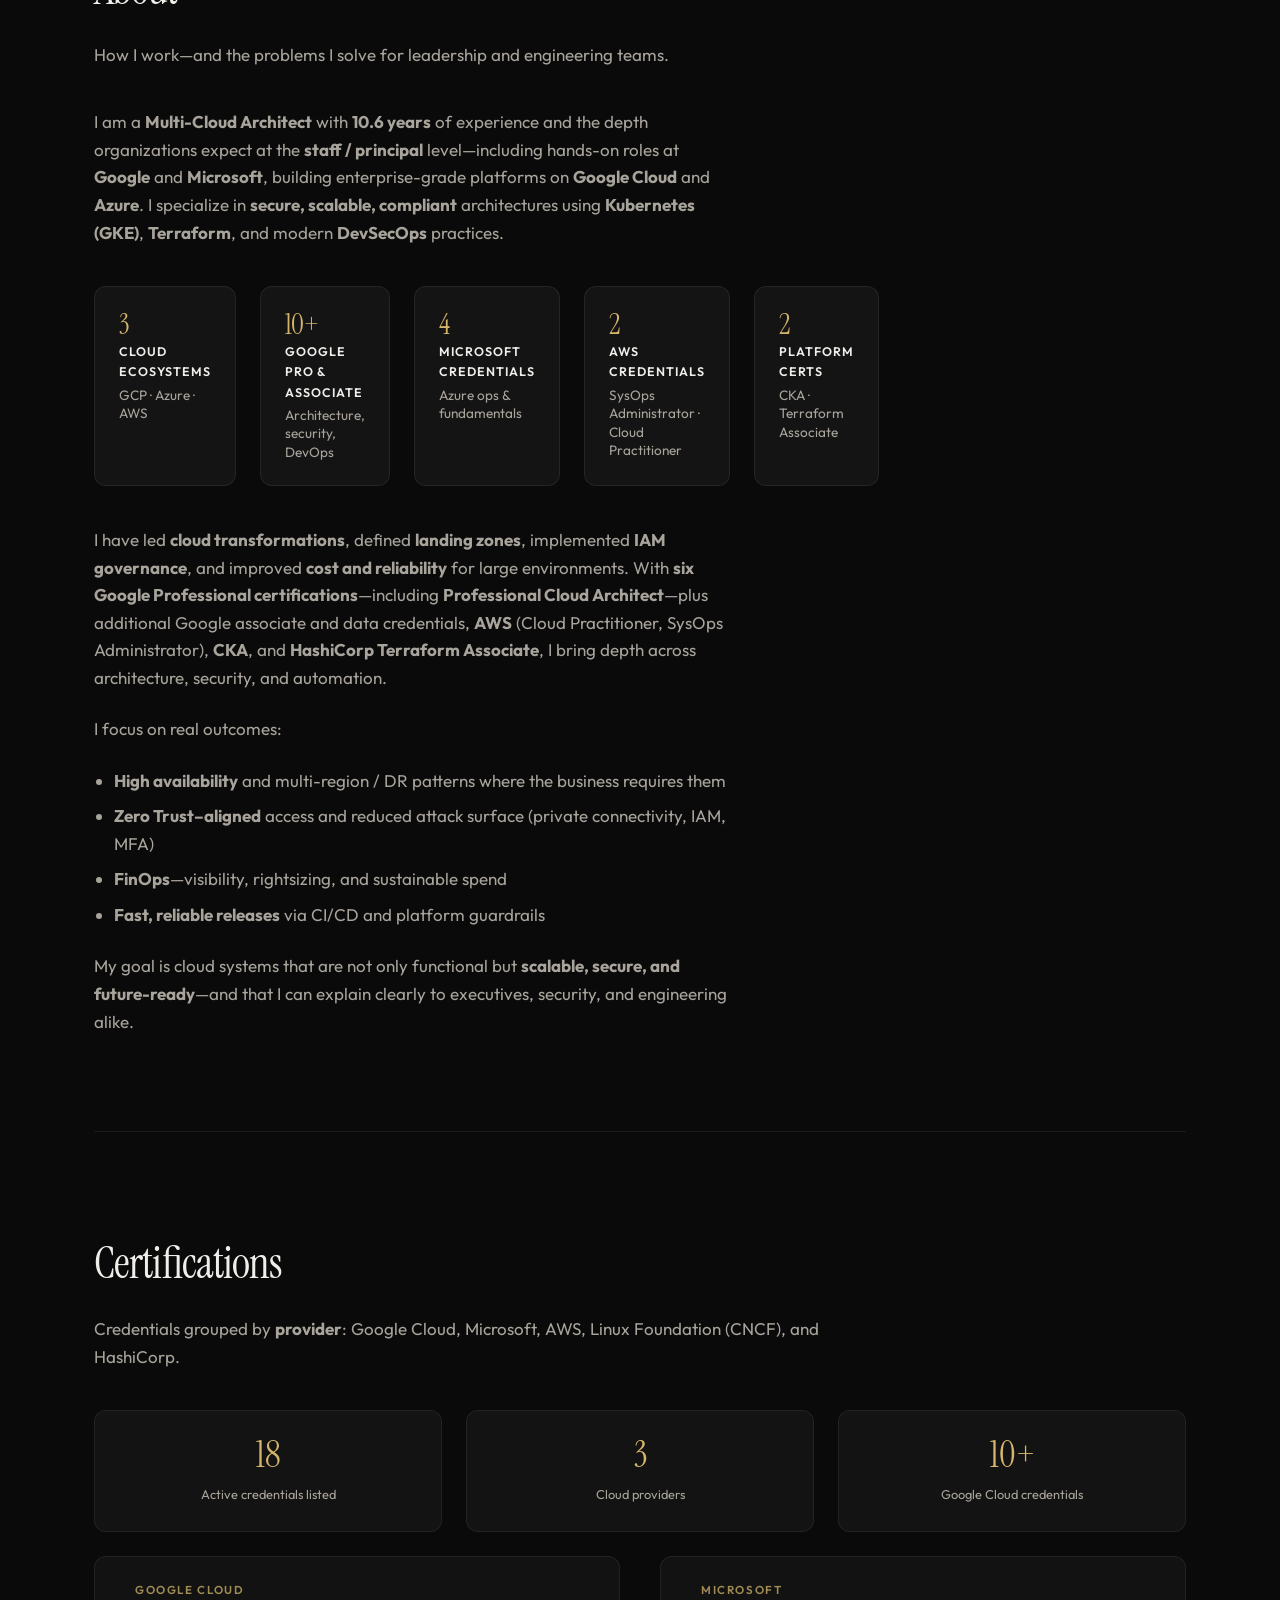
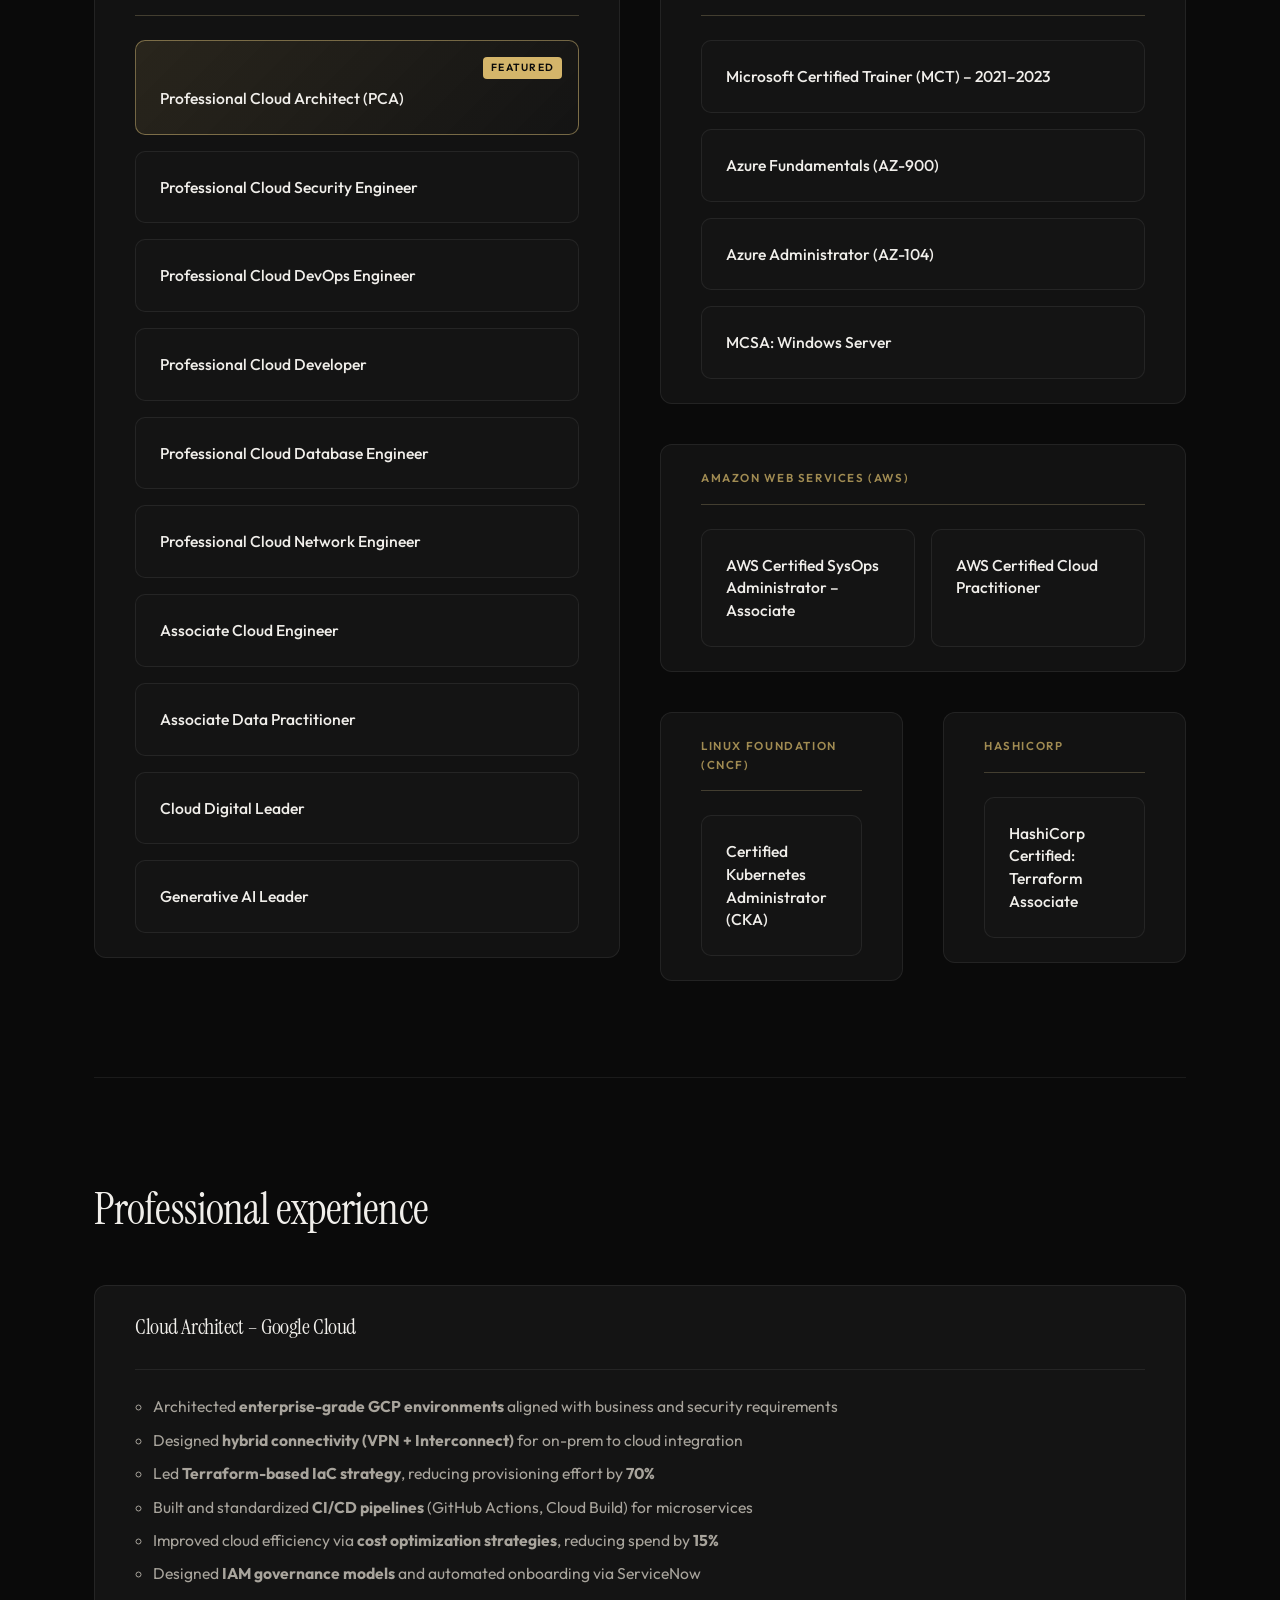
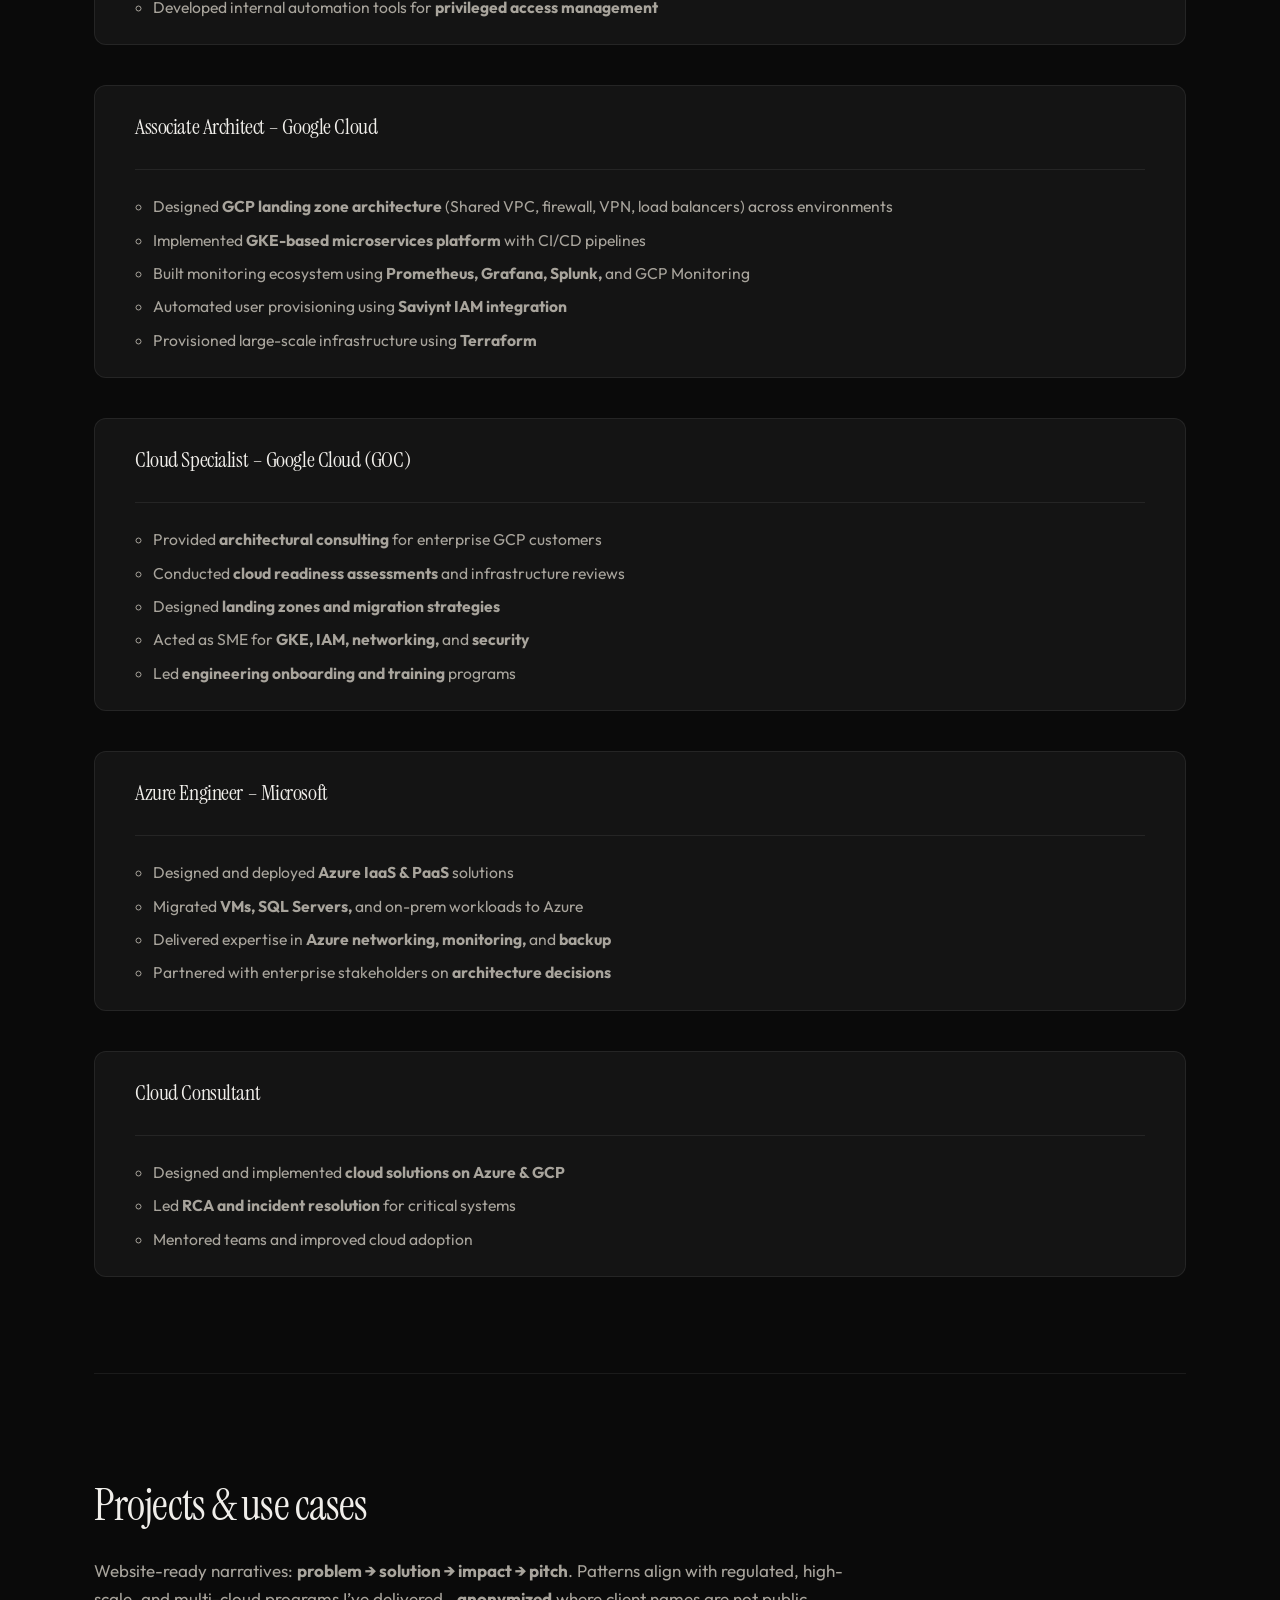
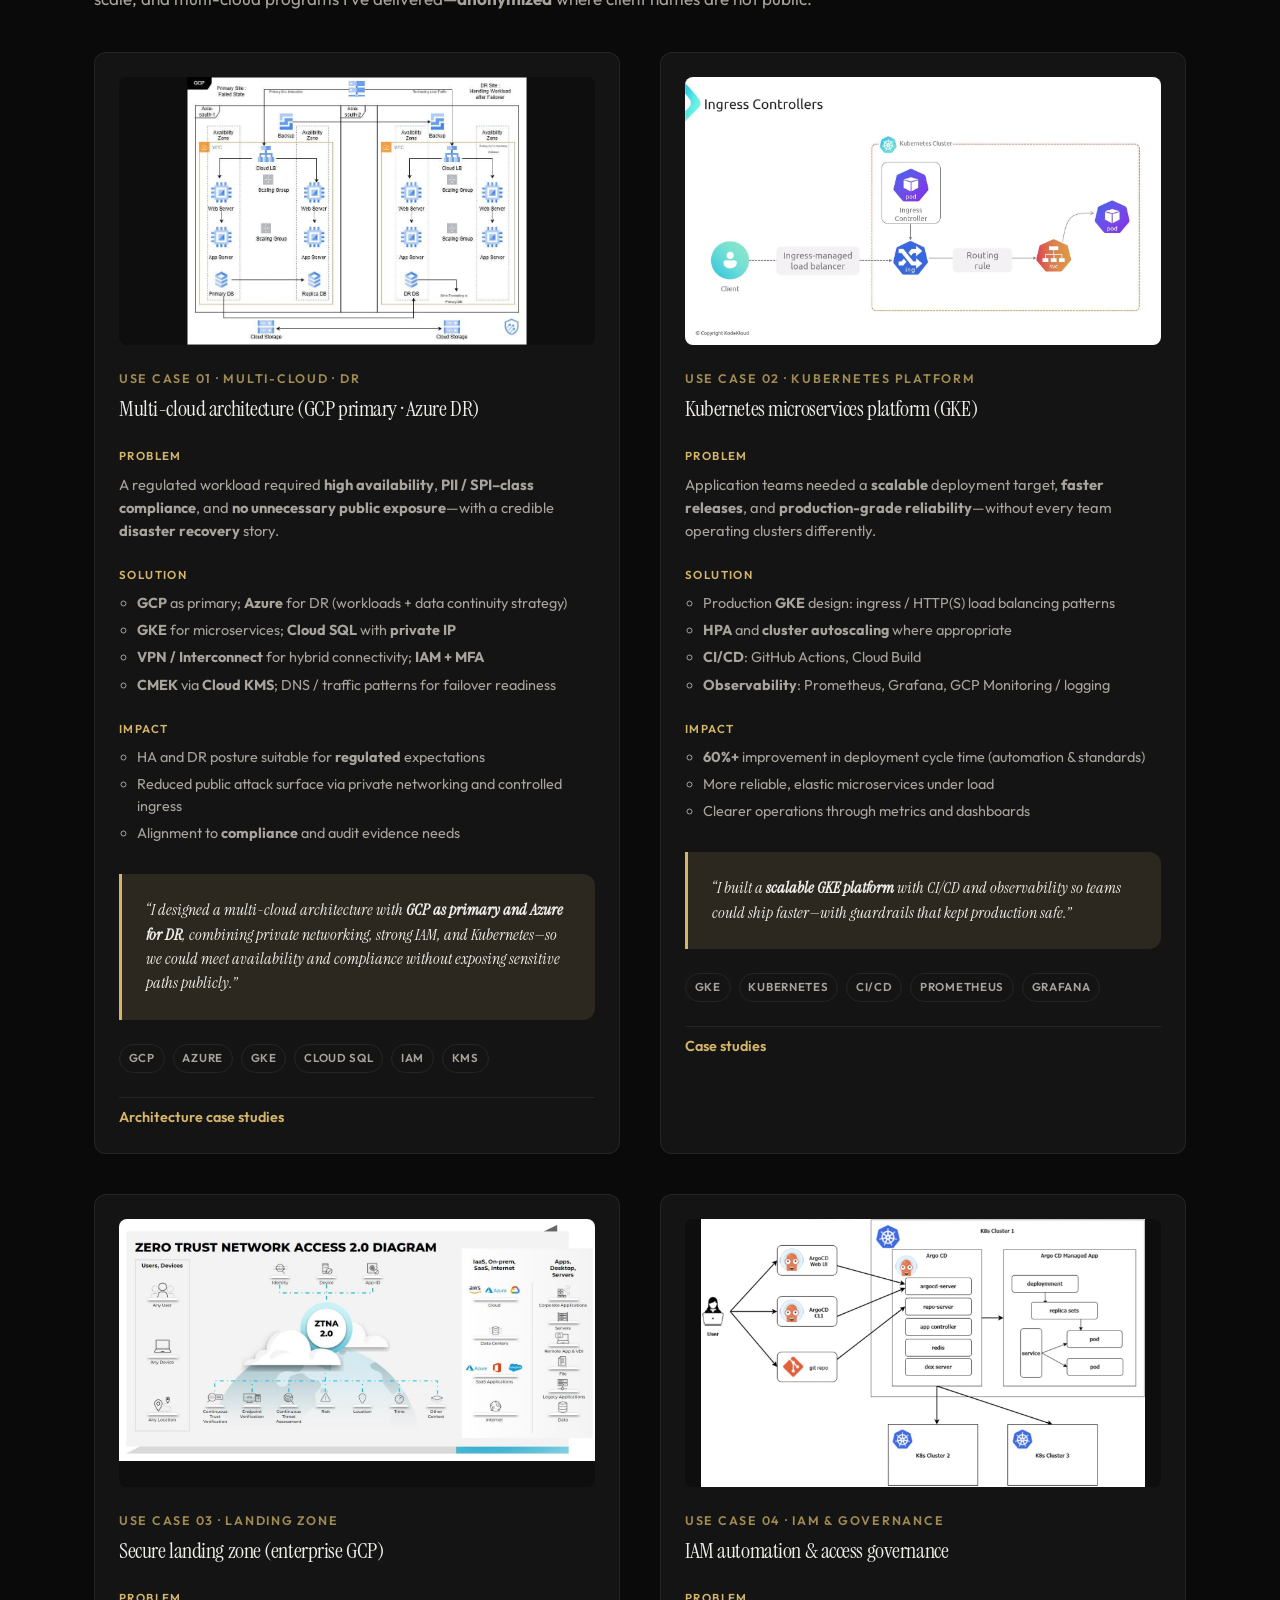
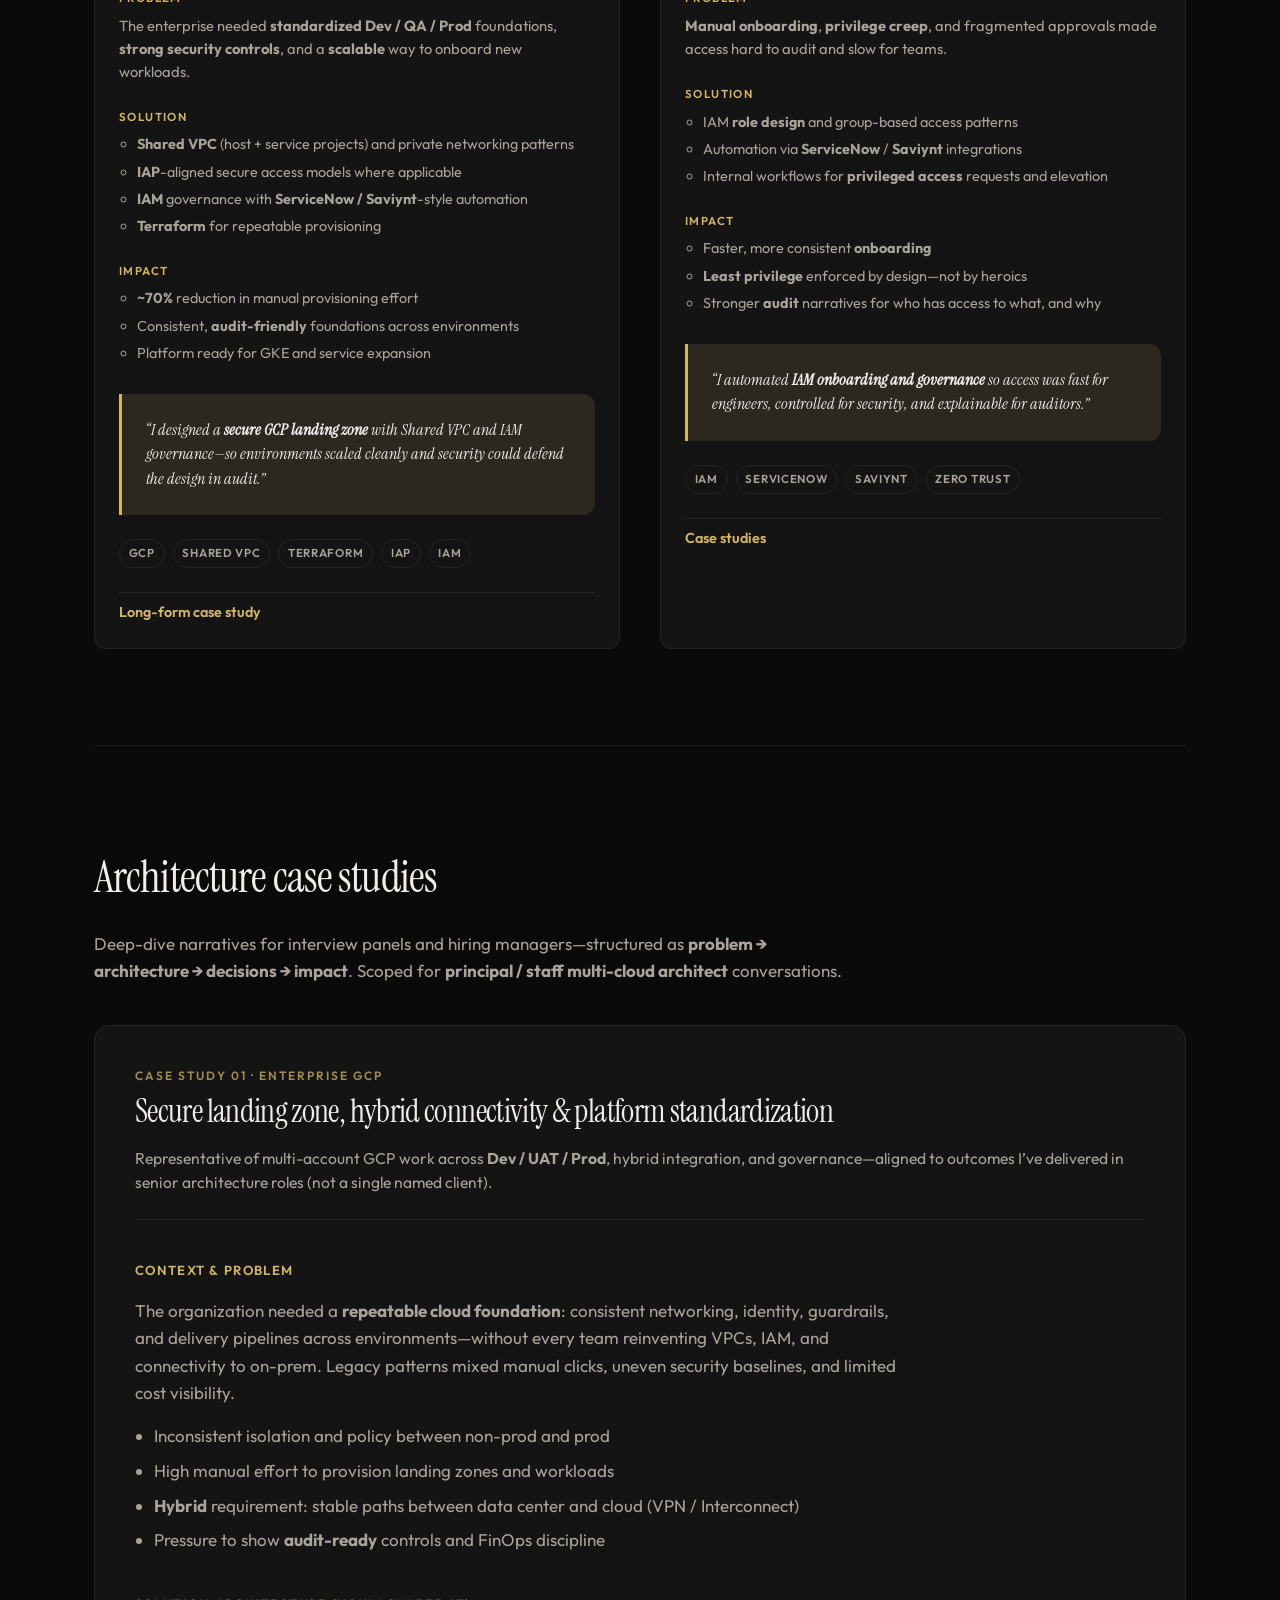
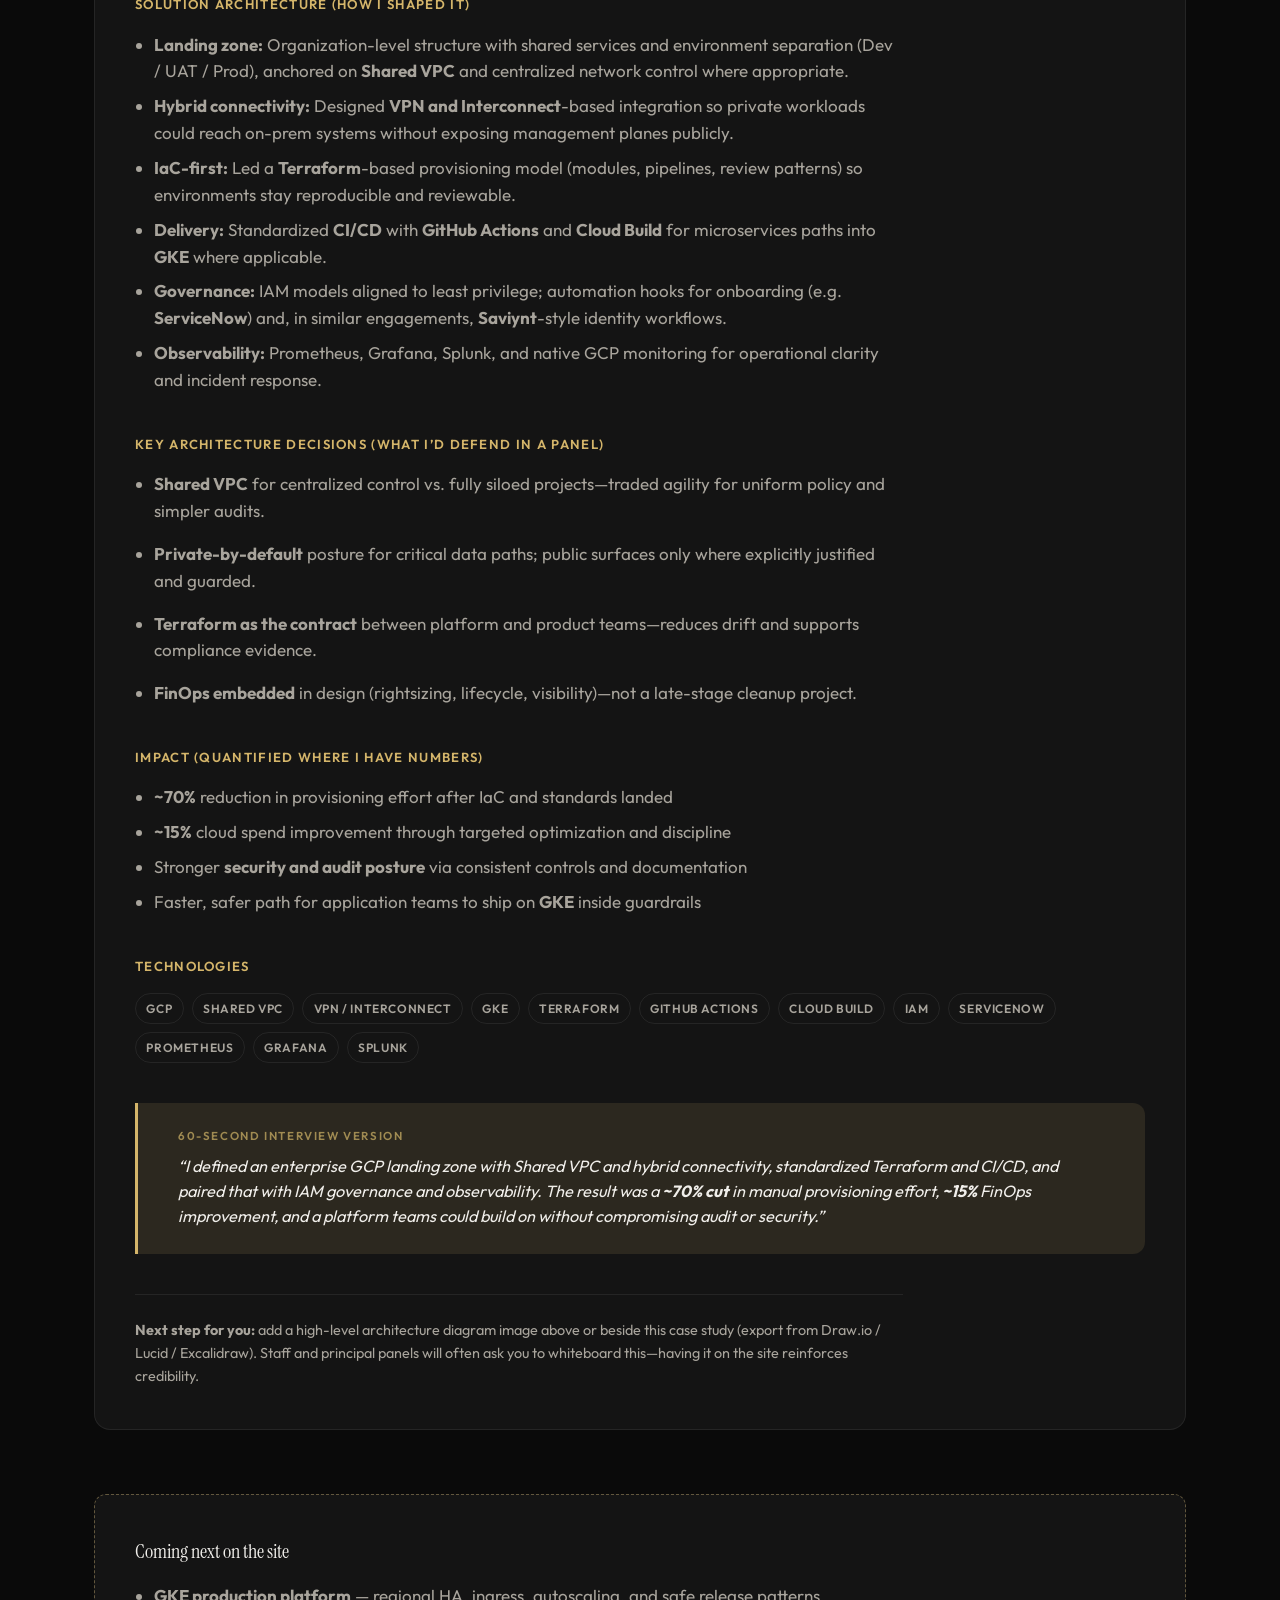
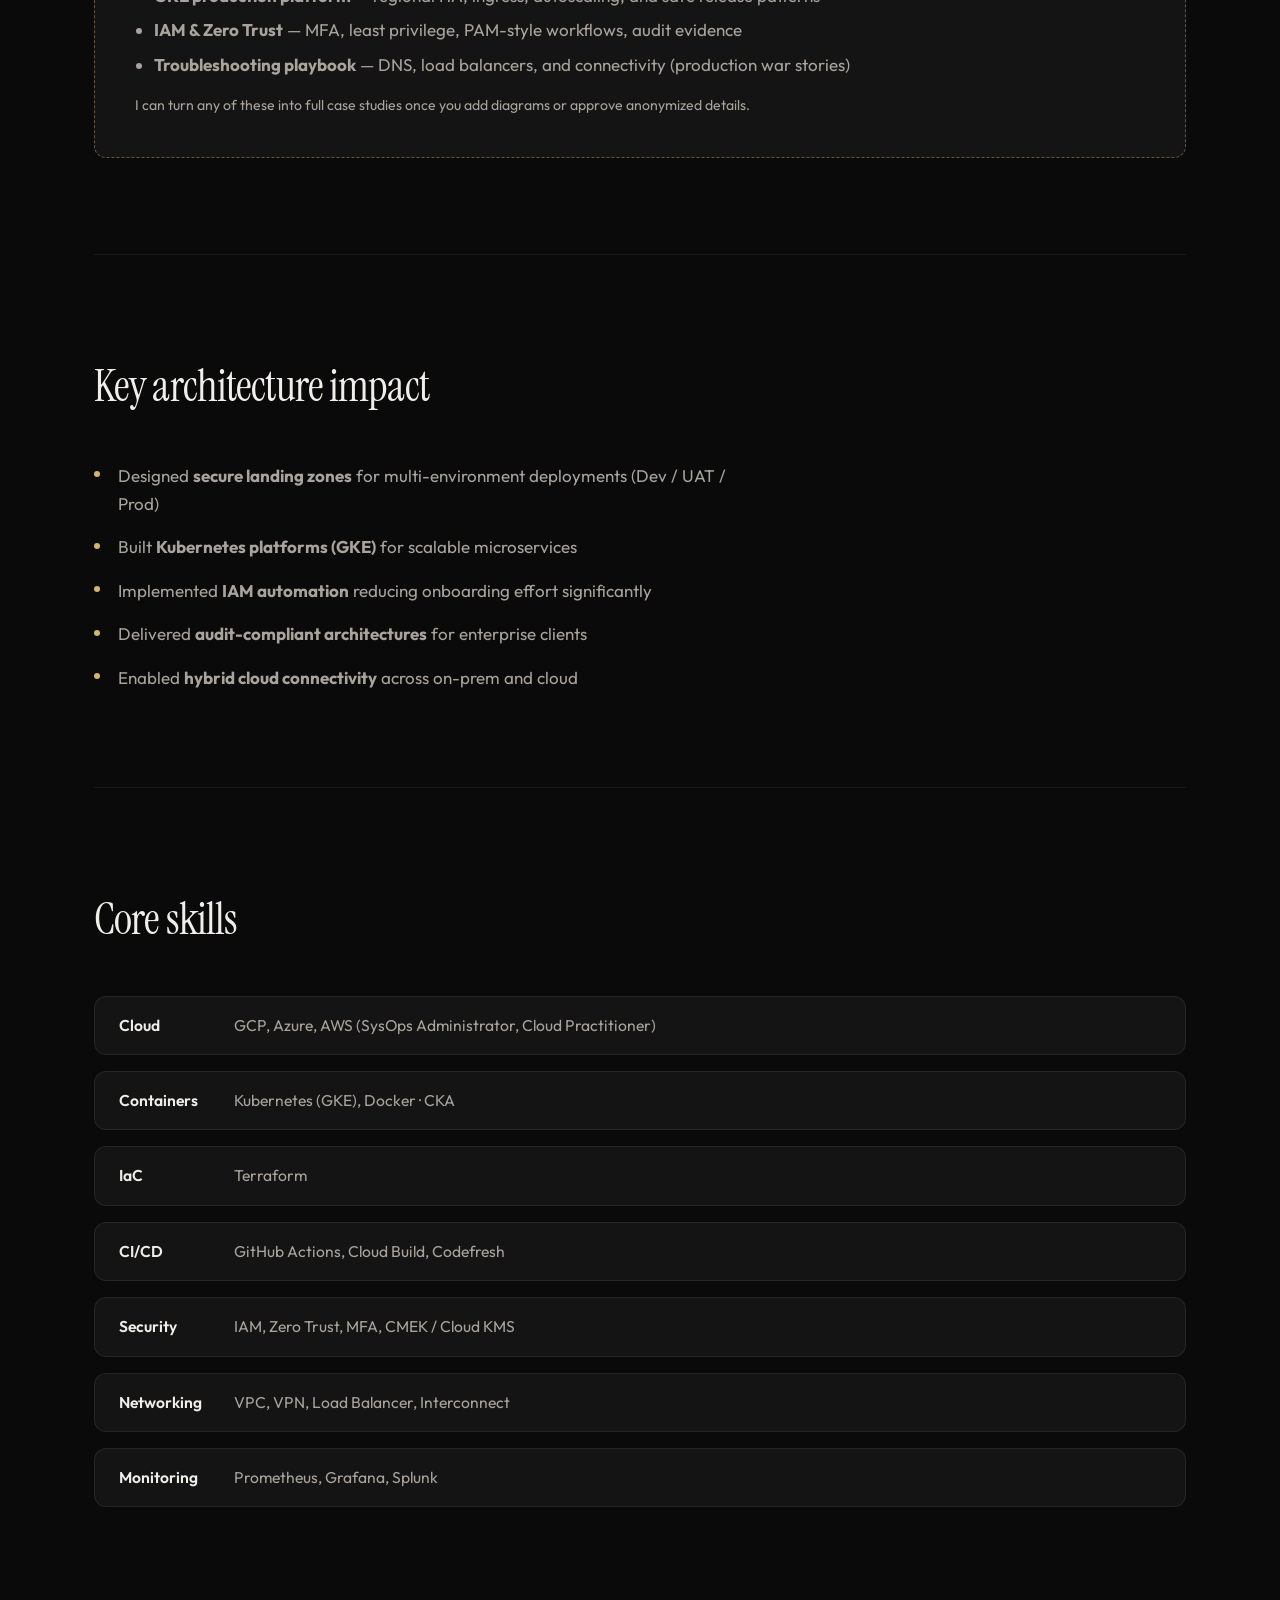
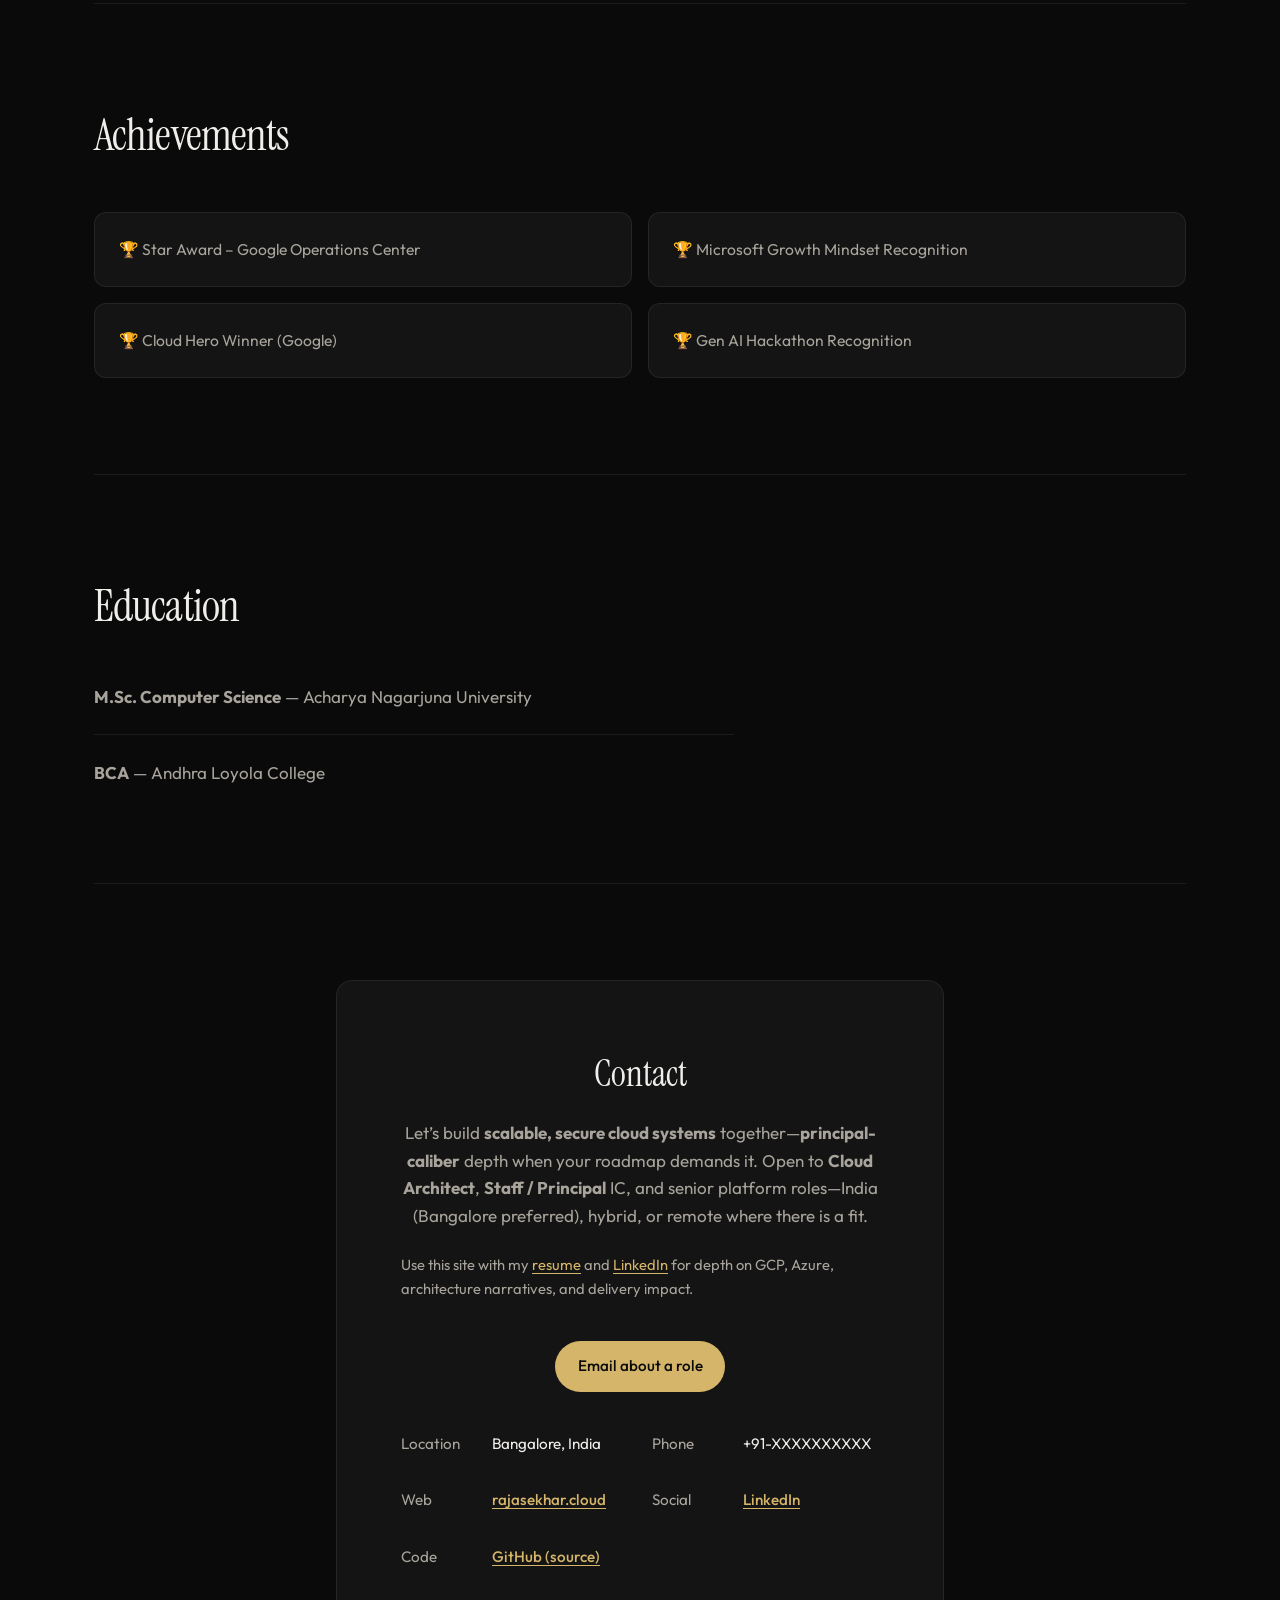
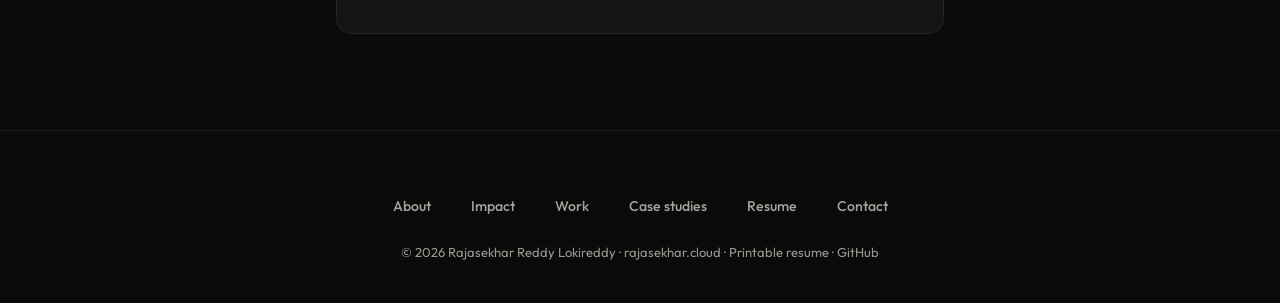
==== commit cf40df0f: "feat(certs): add GCP Professional Cloud Network Engineer and Associate Data Practitioner Made-with: " ====
--- a/index.html
+++ b/index.html
@@ -160,7 +160,7 @@
           <p class="metric-card__label">Years building enterprise &amp; platform-scale cloud</p>
         </li>
         <li class="metric-card">
-          <p class="metric-card__value">16+</p>
+          <p class="metric-card__value">18+</p>
           <p class="metric-card__label">Certifications (GCP, Azure, AWS, CKA, Terraform, …)</p>
         </li>
       </ul>
@@ -210,8 +210,9 @@
         <p>
           I have led <strong>cloud transformations</strong>, defined <strong>landing zones</strong>, implemented
           <strong>IAM governance</strong>, and improved <strong>cost and reliability</strong> for large environments.
-          With <strong>10+ Google Professional certifications</strong>—including
-          <strong>Professional Cloud Architect</strong>—plus <strong>AWS</strong> (Cloud Practitioner, SysOps Administrator),
+          With <strong>six Google Professional certifications</strong>—including
+          <strong>Professional Cloud Architect</strong>—plus additional Google associate and data credentials,
+          <strong>AWS</strong> (Cloud Practitioner, SysOps Administrator),
           <strong>CKA</strong>, and <strong>HashiCorp Terraform Associate</strong>, I bring depth across architecture, security, and automation.
         </p>
         <p>I focus on real outcomes:</p>
@@ -237,7 +238,7 @@
       </div>
       <ul class="cert-summary" aria-label="Certification snapshot">
         <li class="cert-summary__item">
-          <span class="cert-summary__value">16</span>
+          <span class="cert-summary__value">18</span>
           <span class="cert-summary__label">Active credentials listed</span>
         </li>
         <li class="cert-summary__item">
@@ -271,7 +272,13 @@
                 <span class="cert-list__name">Professional Cloud Database Engineer</span>
               </li>
               <li class="cert-list__item">
+                <span class="cert-list__name">Professional Cloud Network Engineer</span>
+              </li>
+              <li class="cert-list__item">
                 <span class="cert-list__name">Associate Cloud Engineer</span>
+              </li>
+              <li class="cert-list__item">
+                <span class="cert-list__name">Associate Data Practitioner</span>
               </li>
               <li class="cert-list__item">
                 <span class="cert-list__name">Cloud Digital Leader</span>
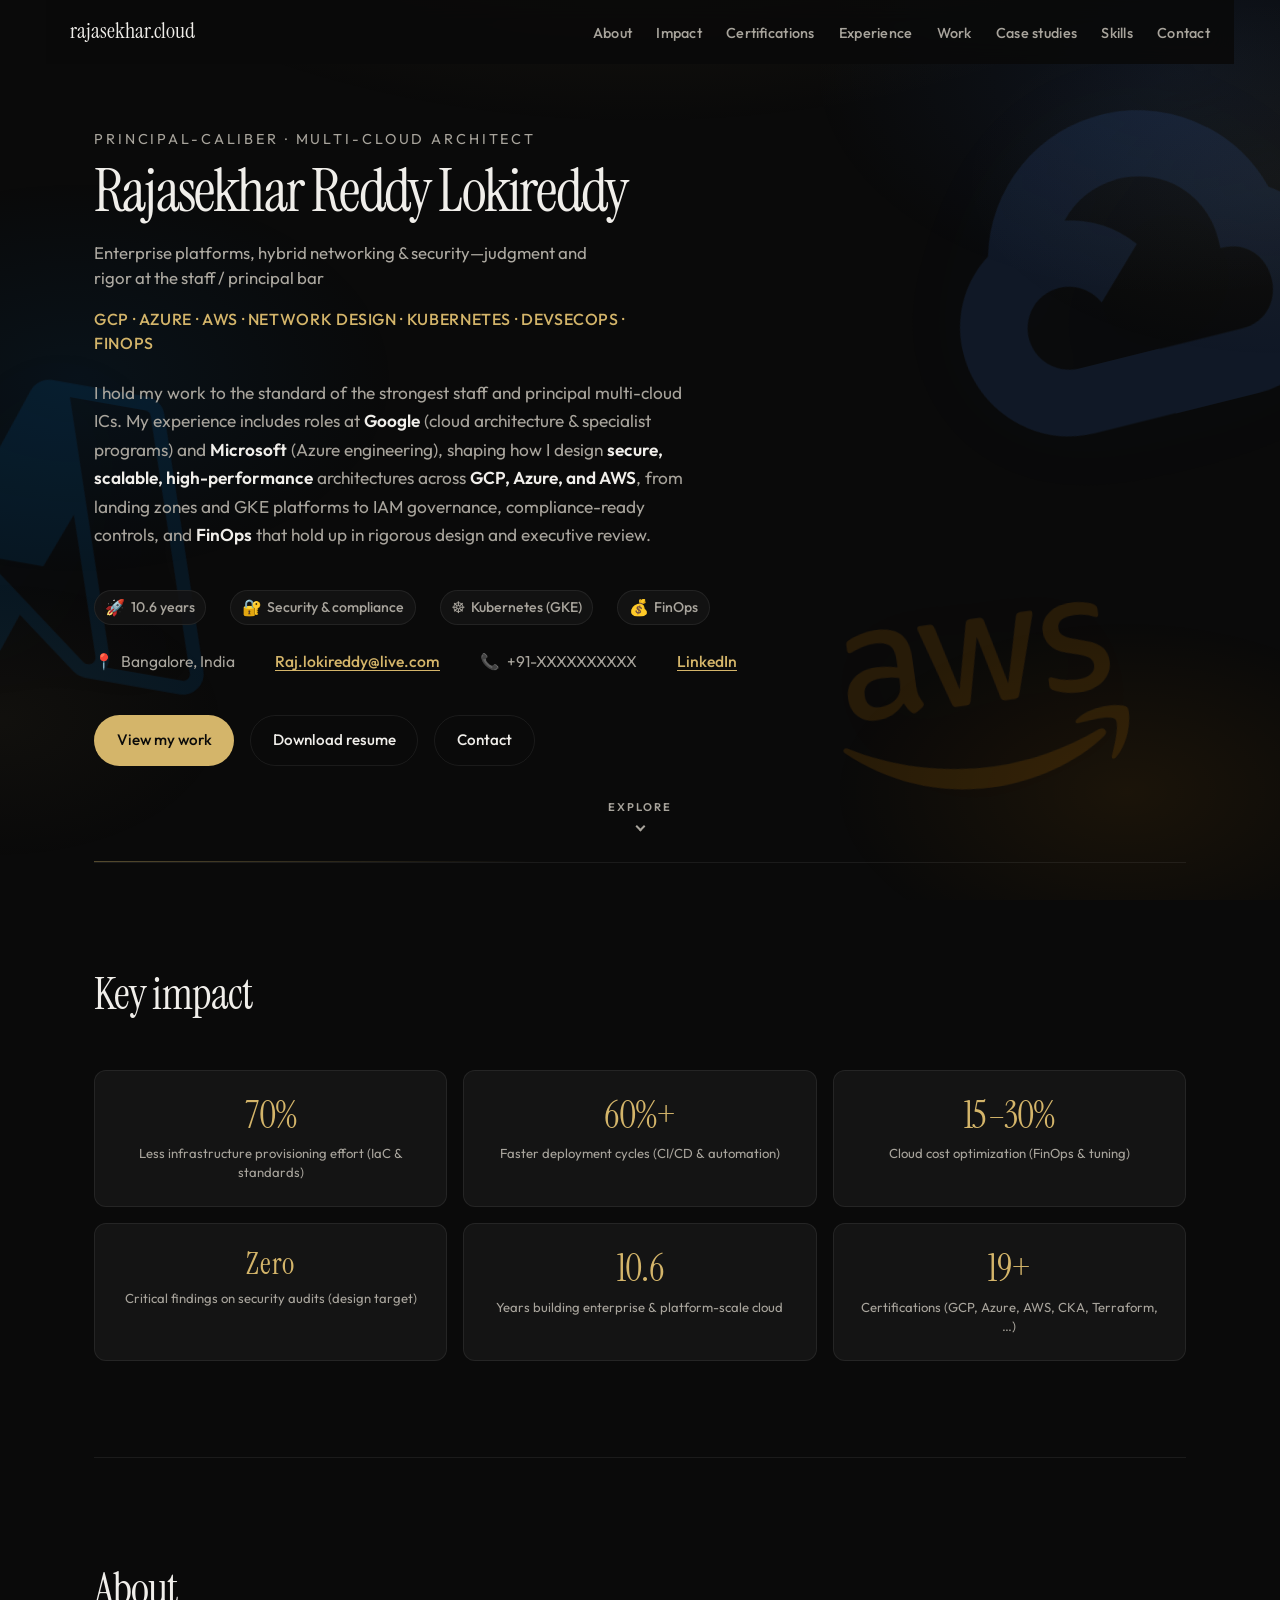
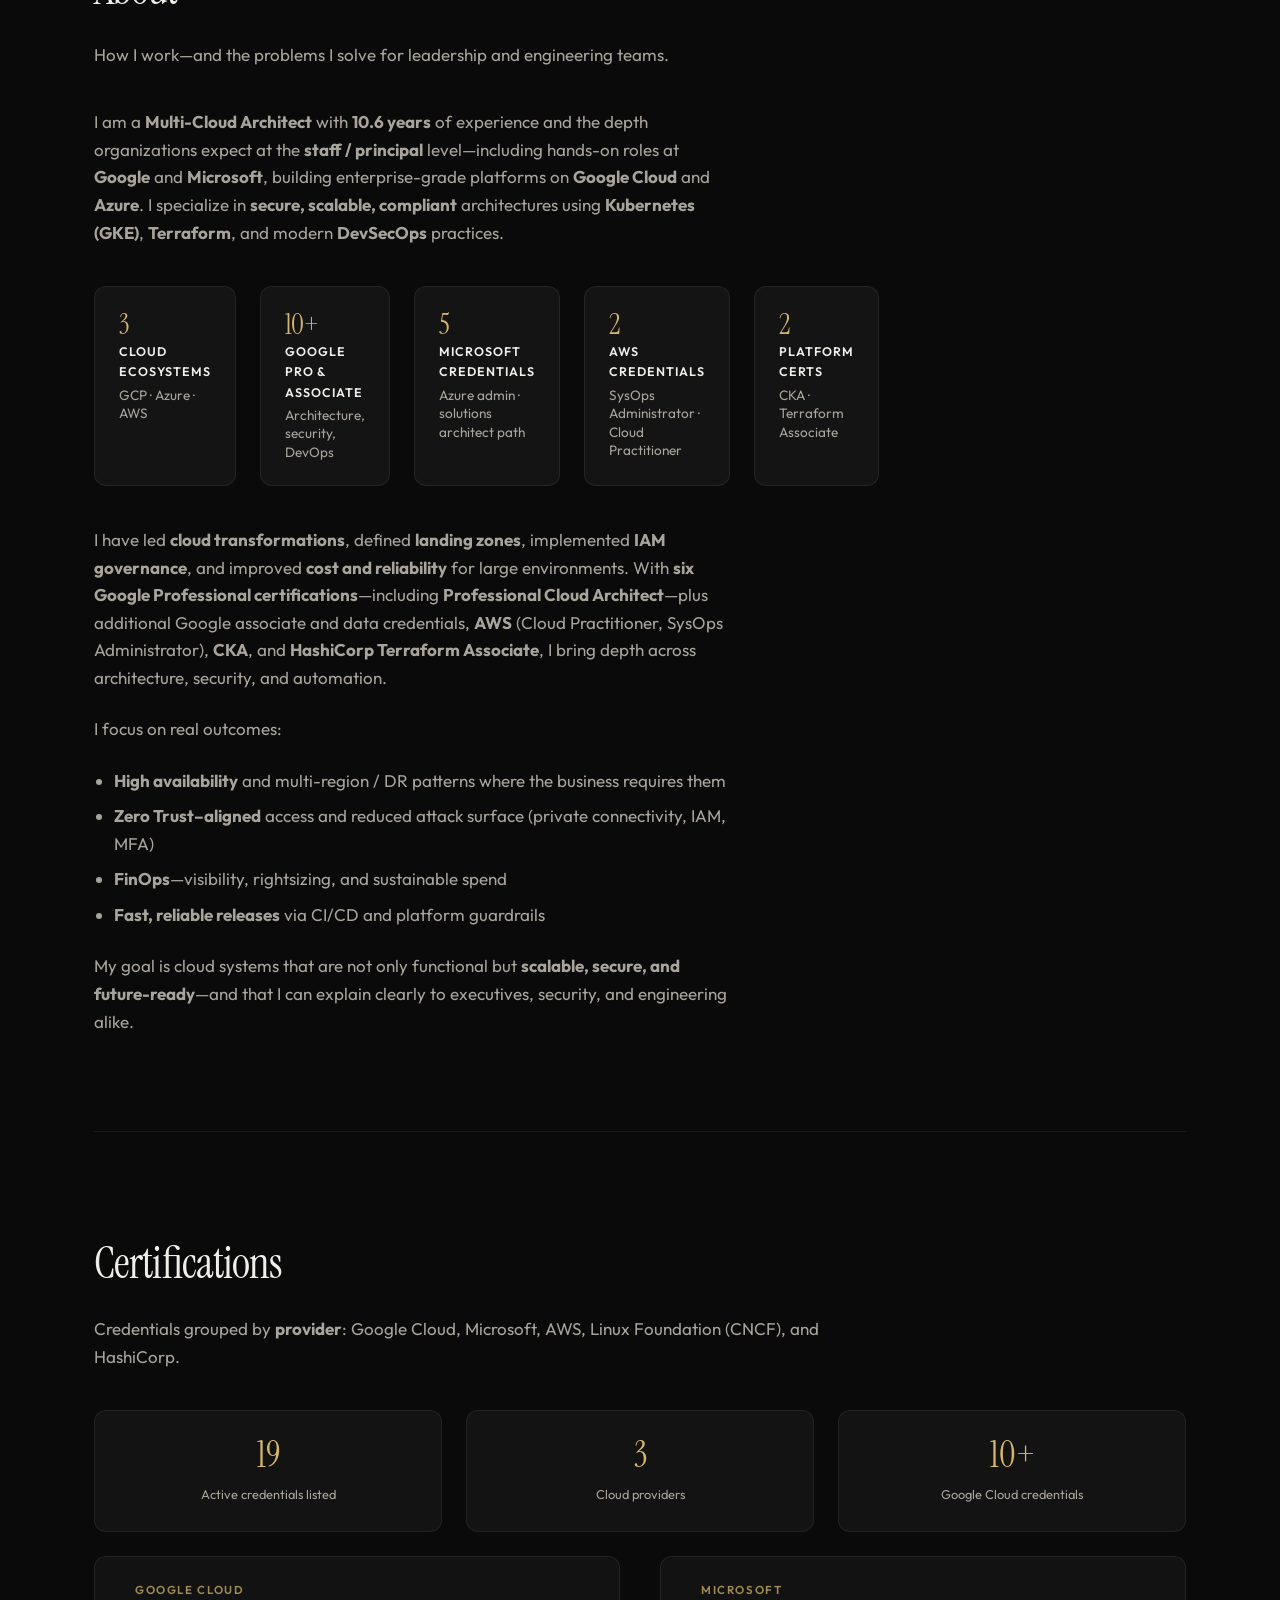
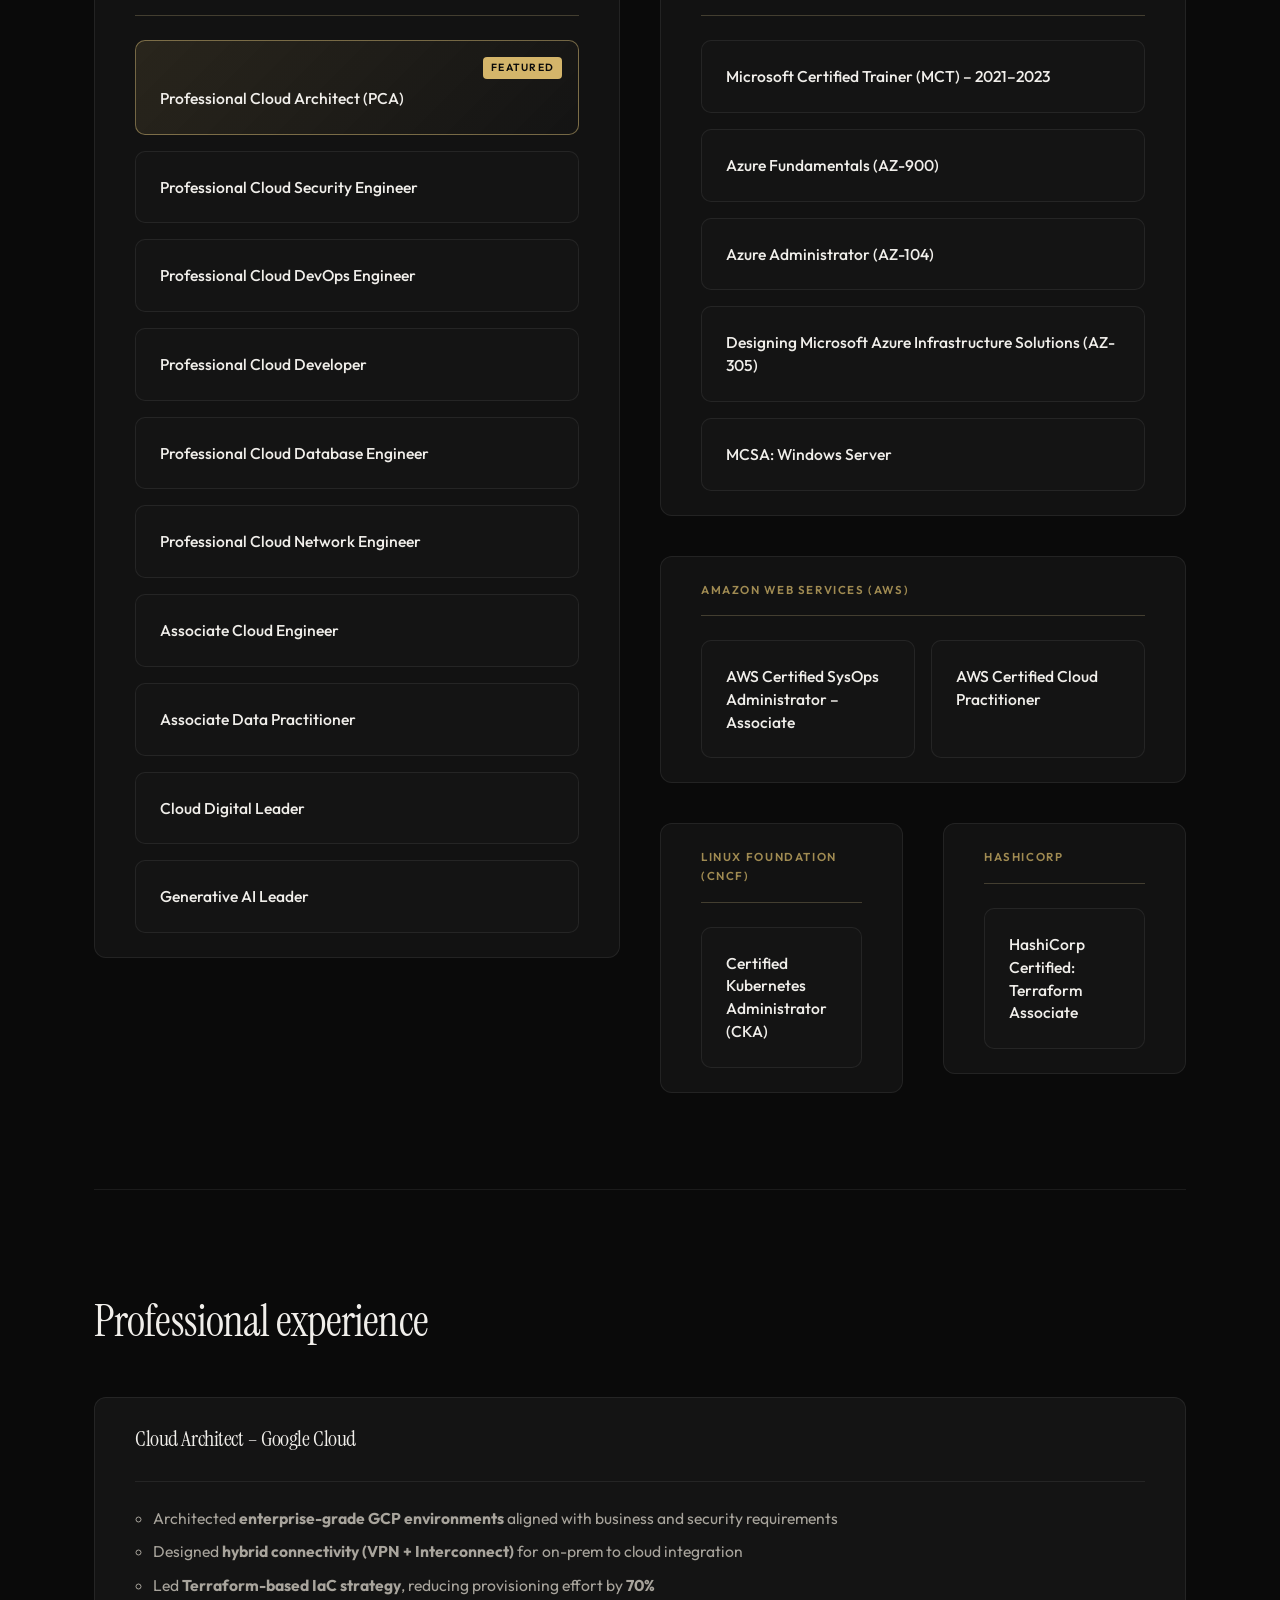
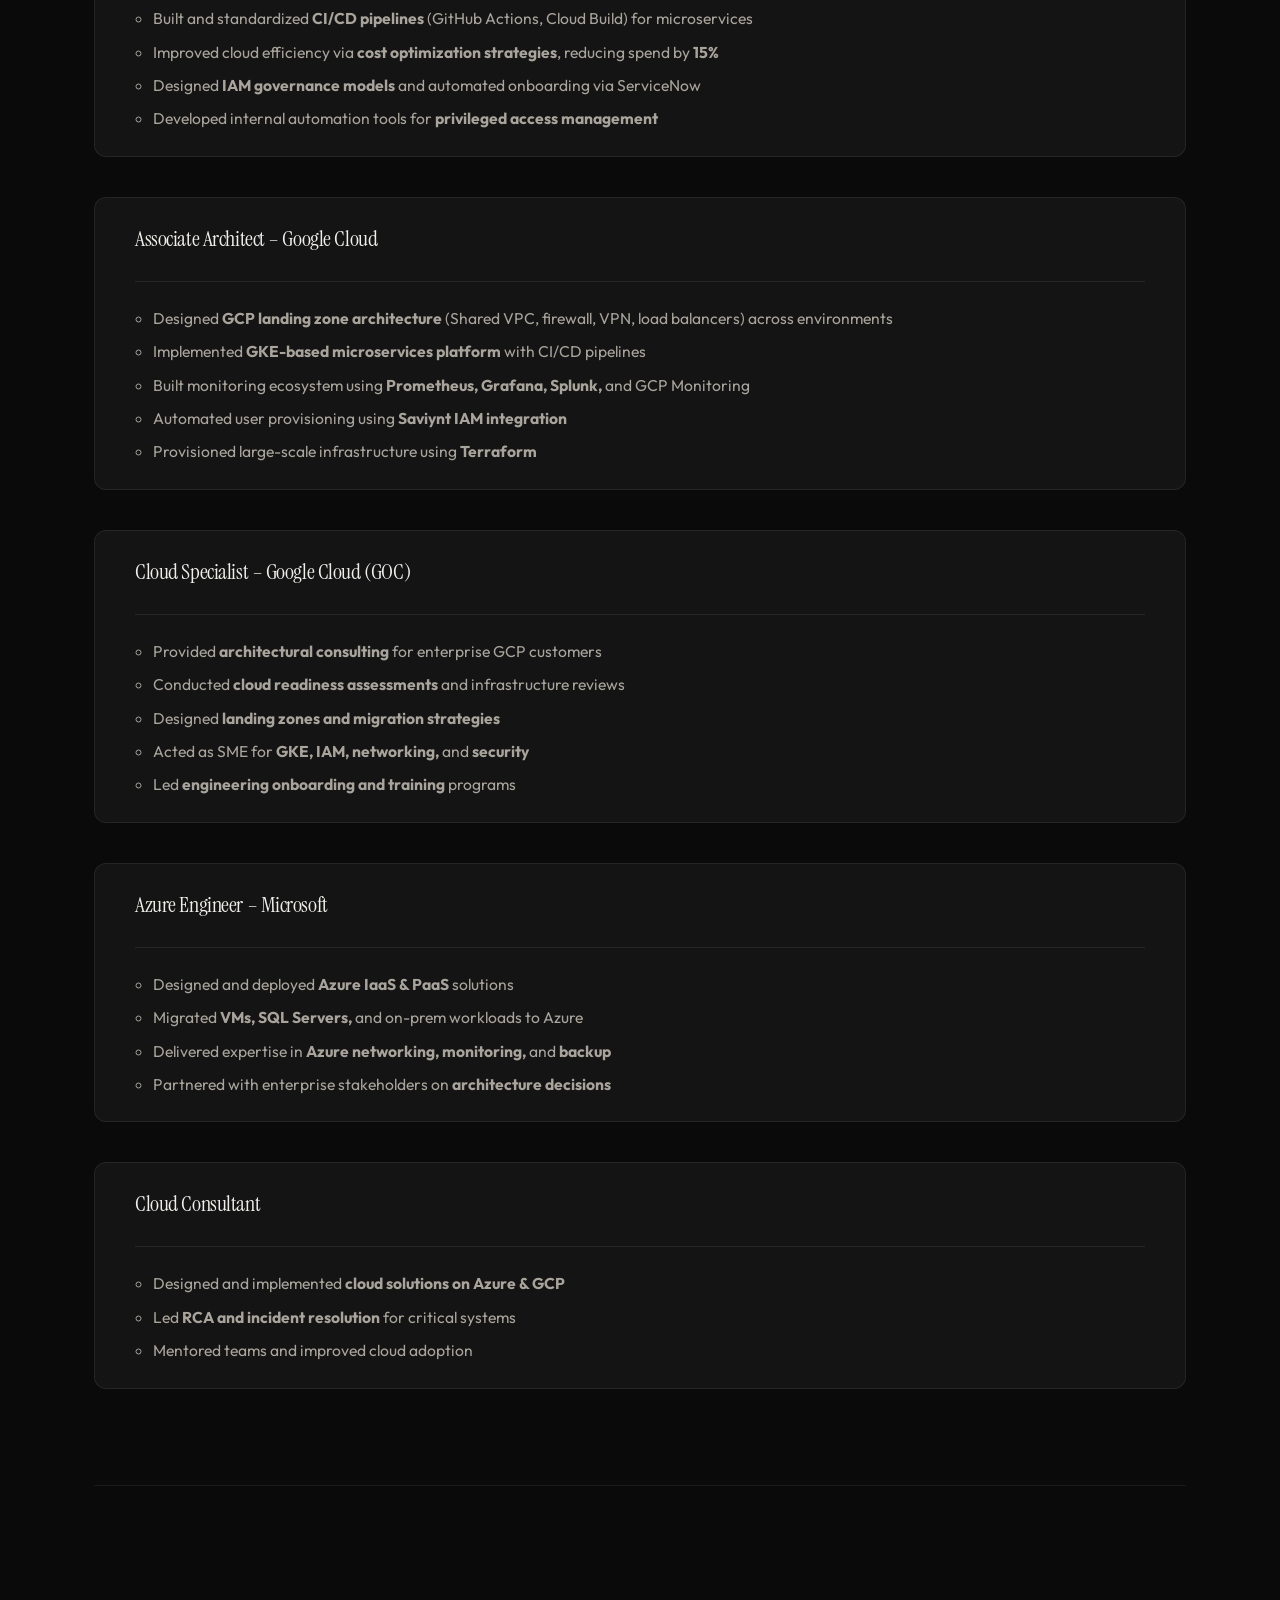
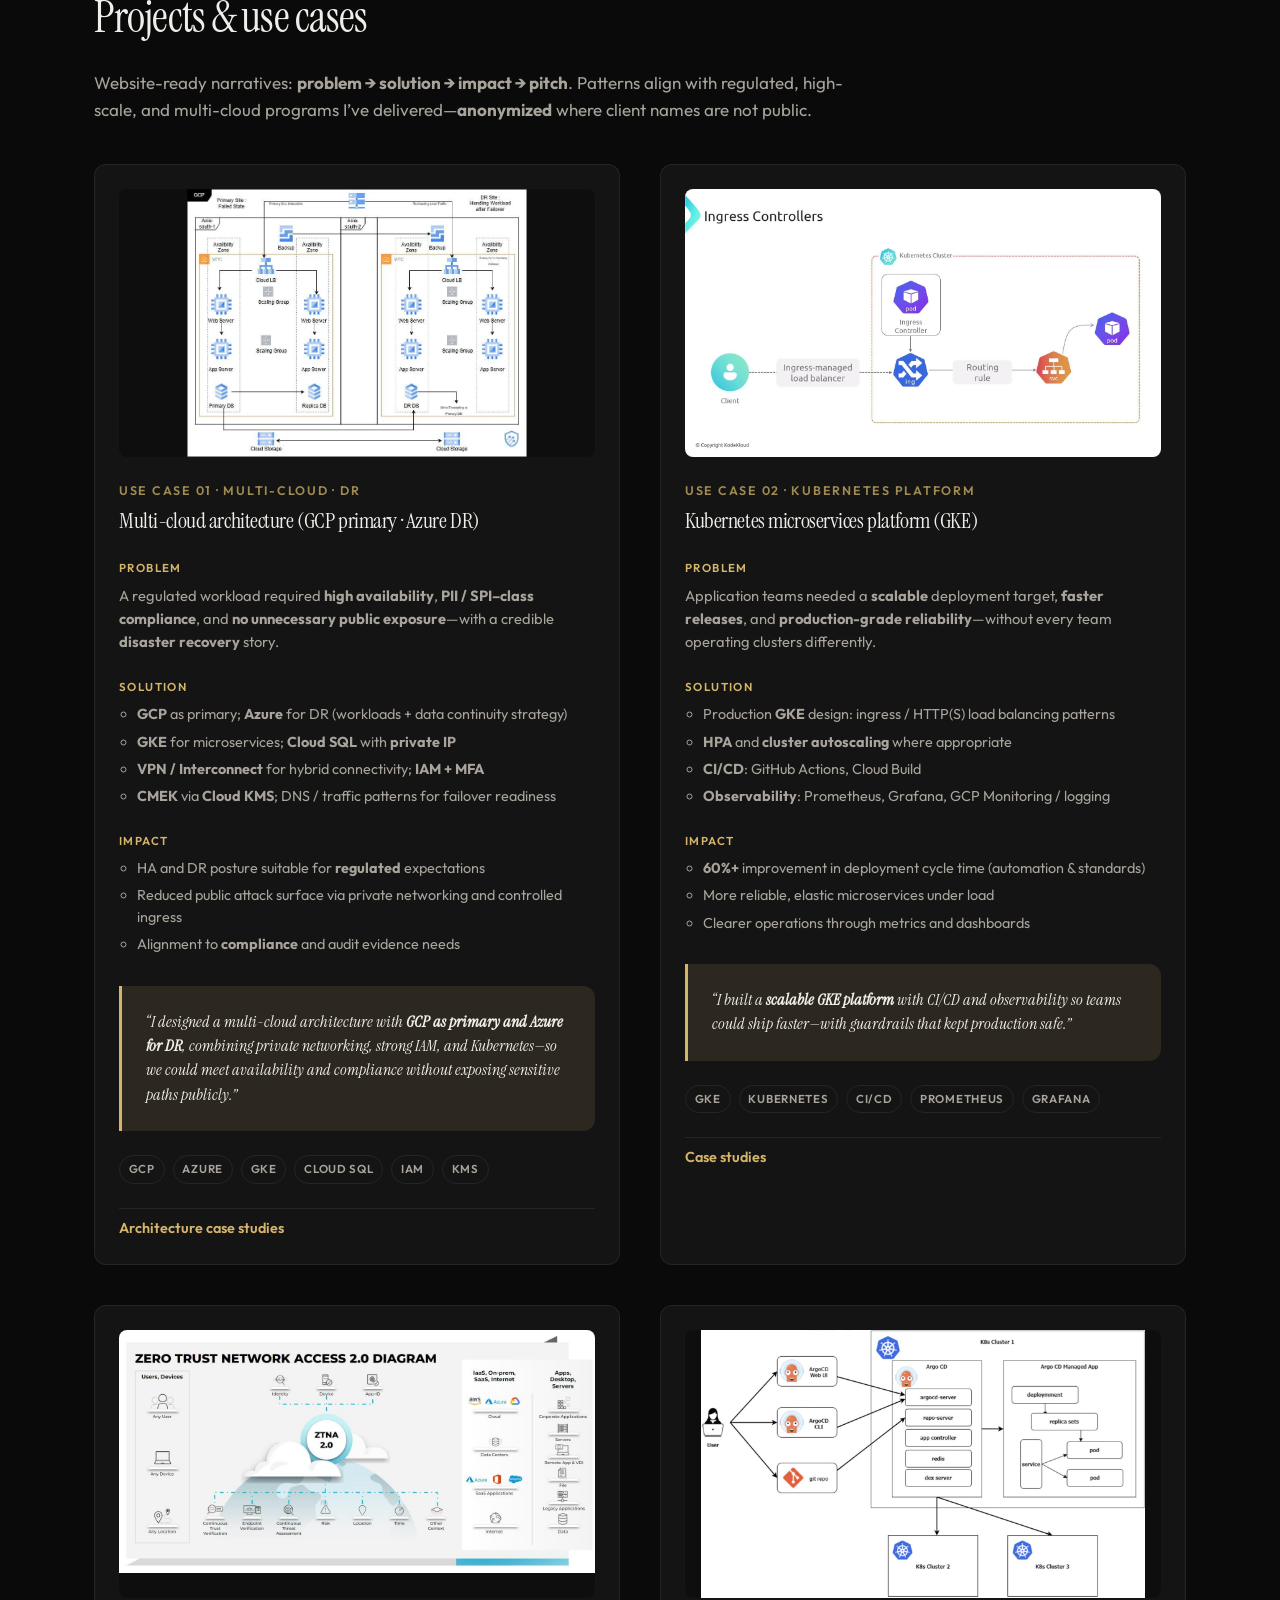
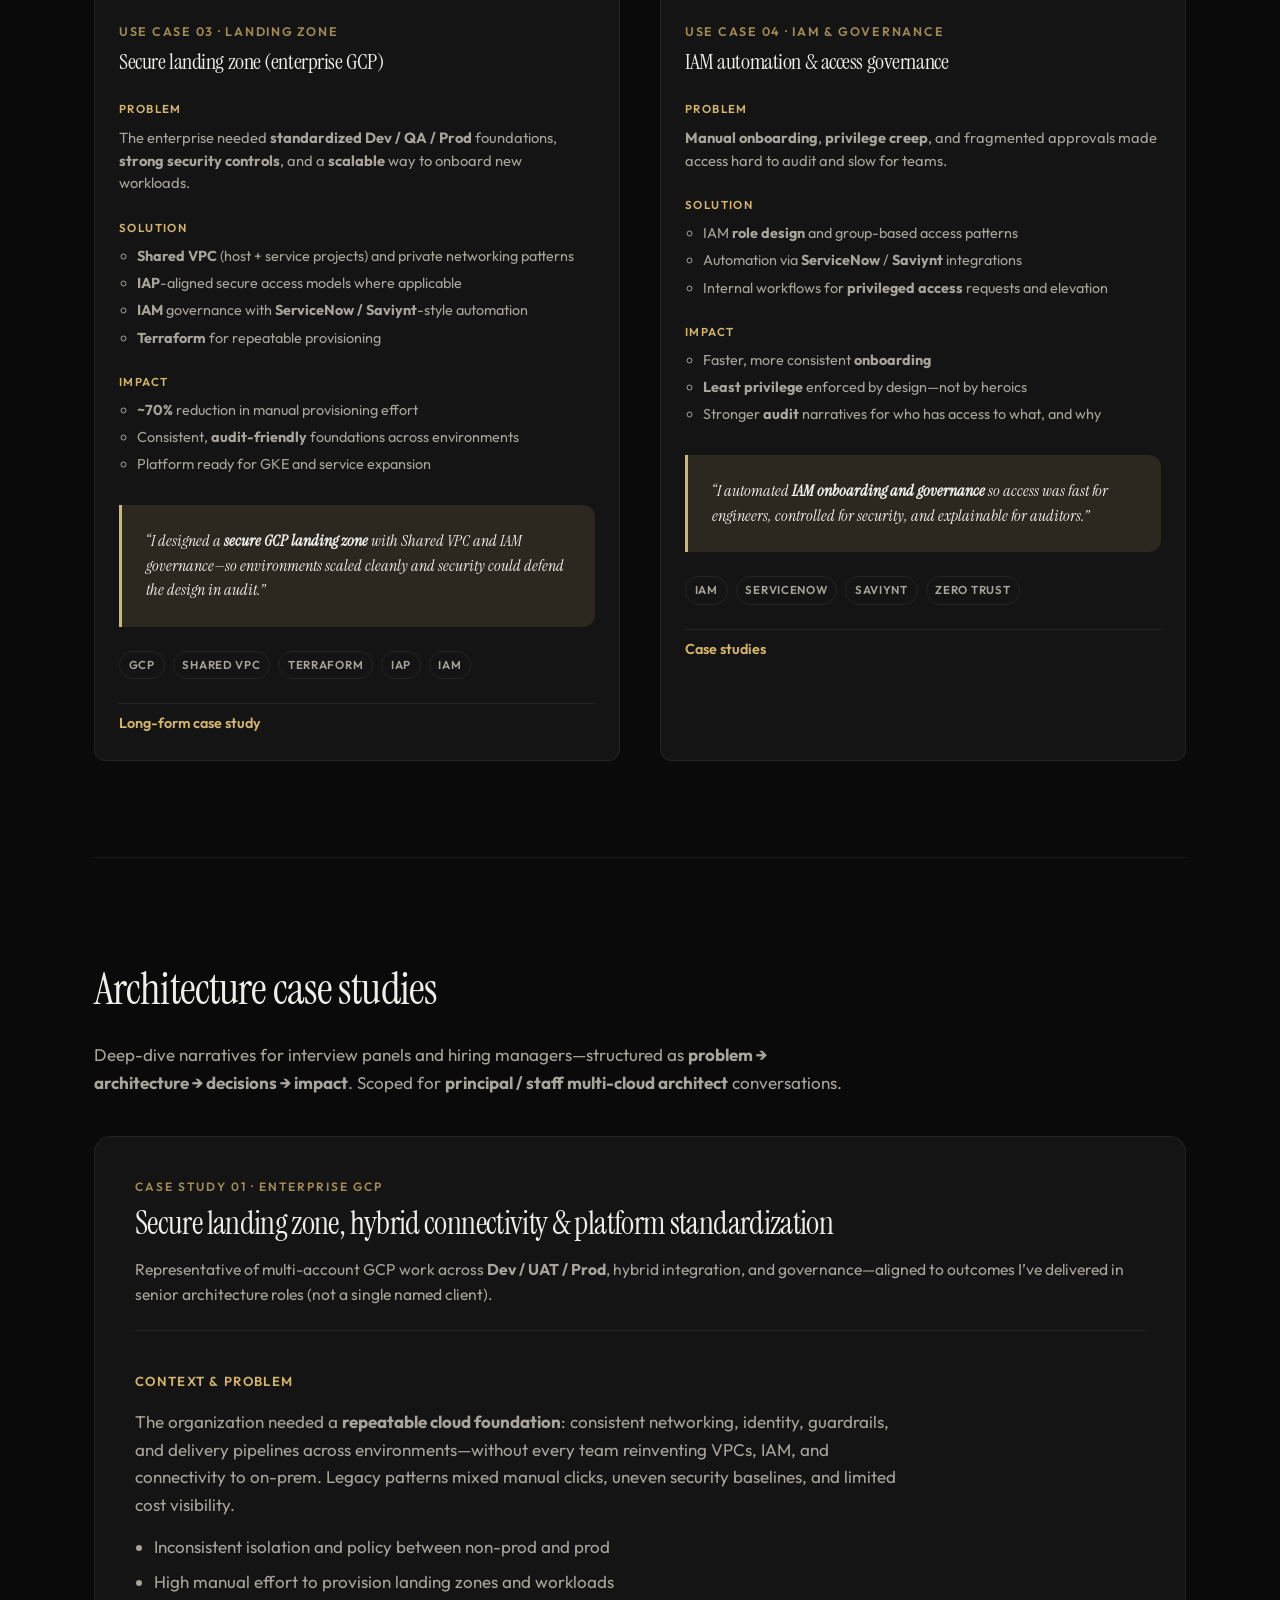
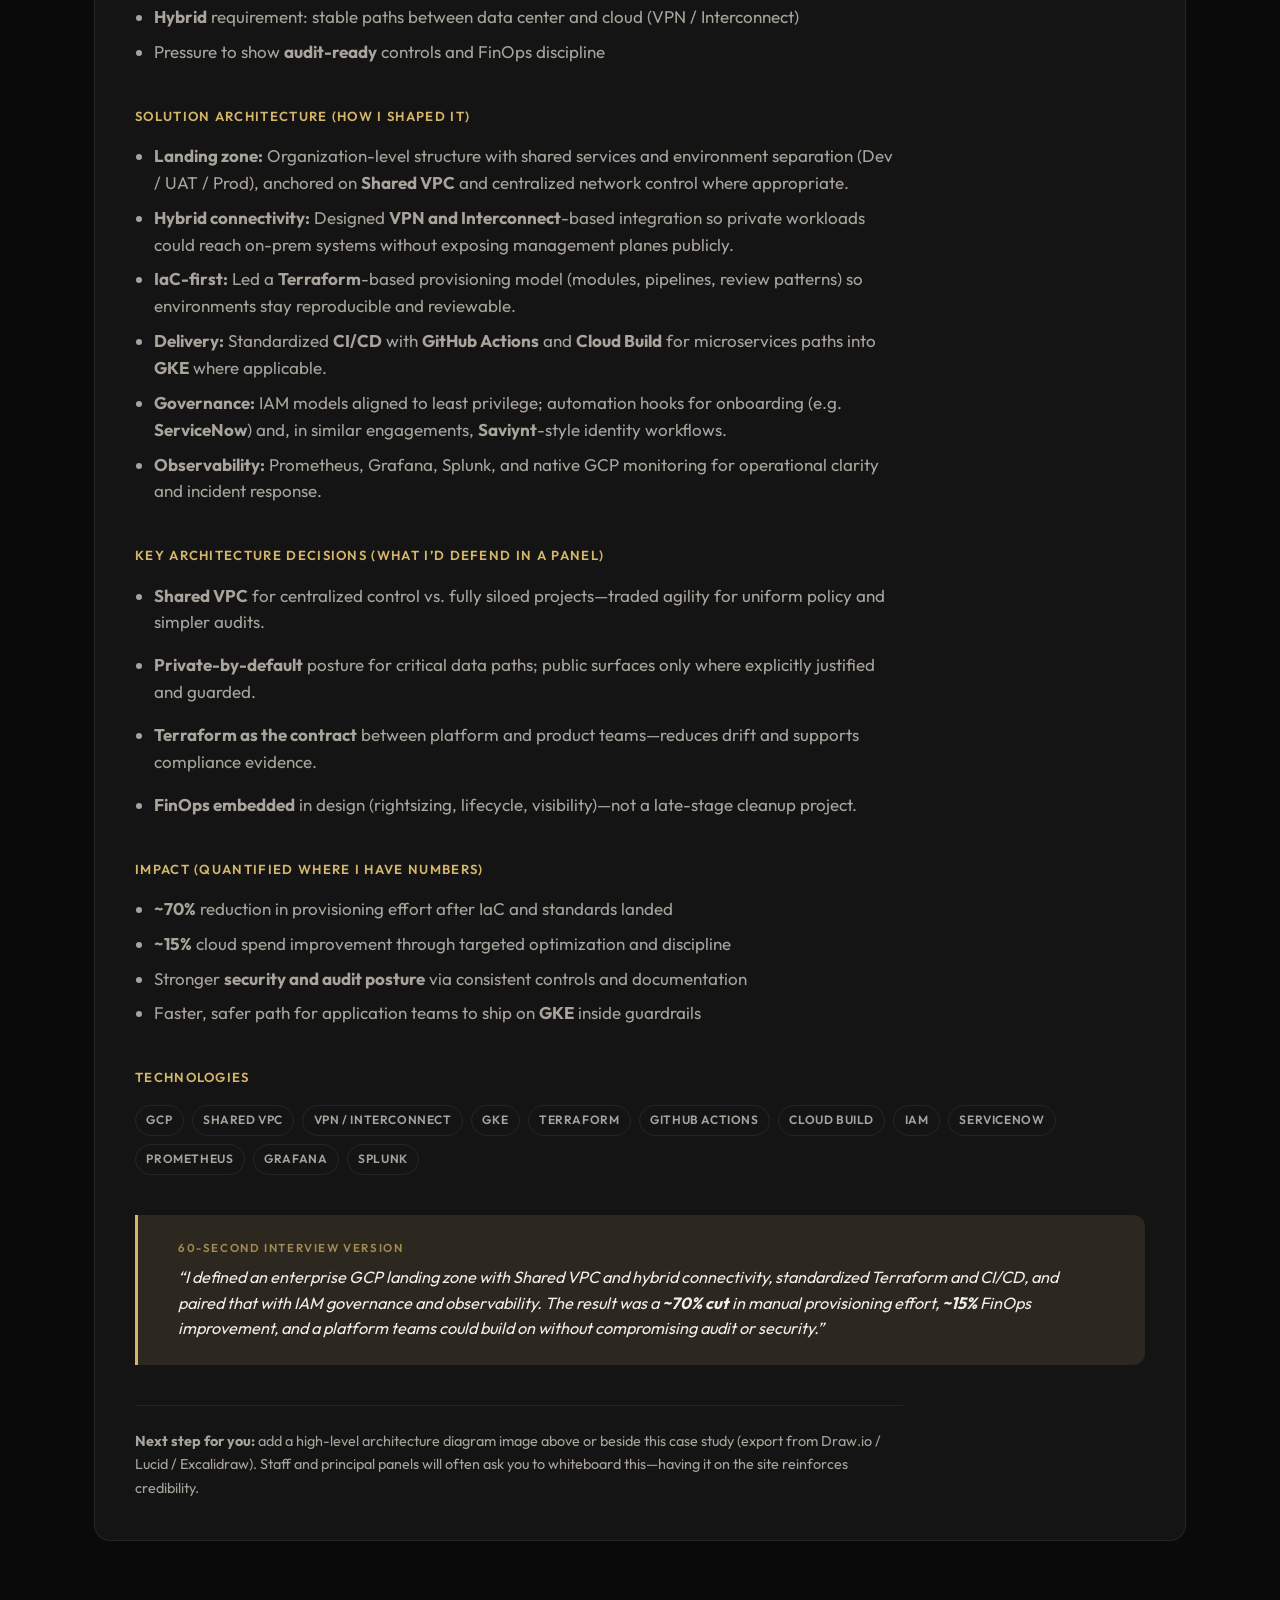
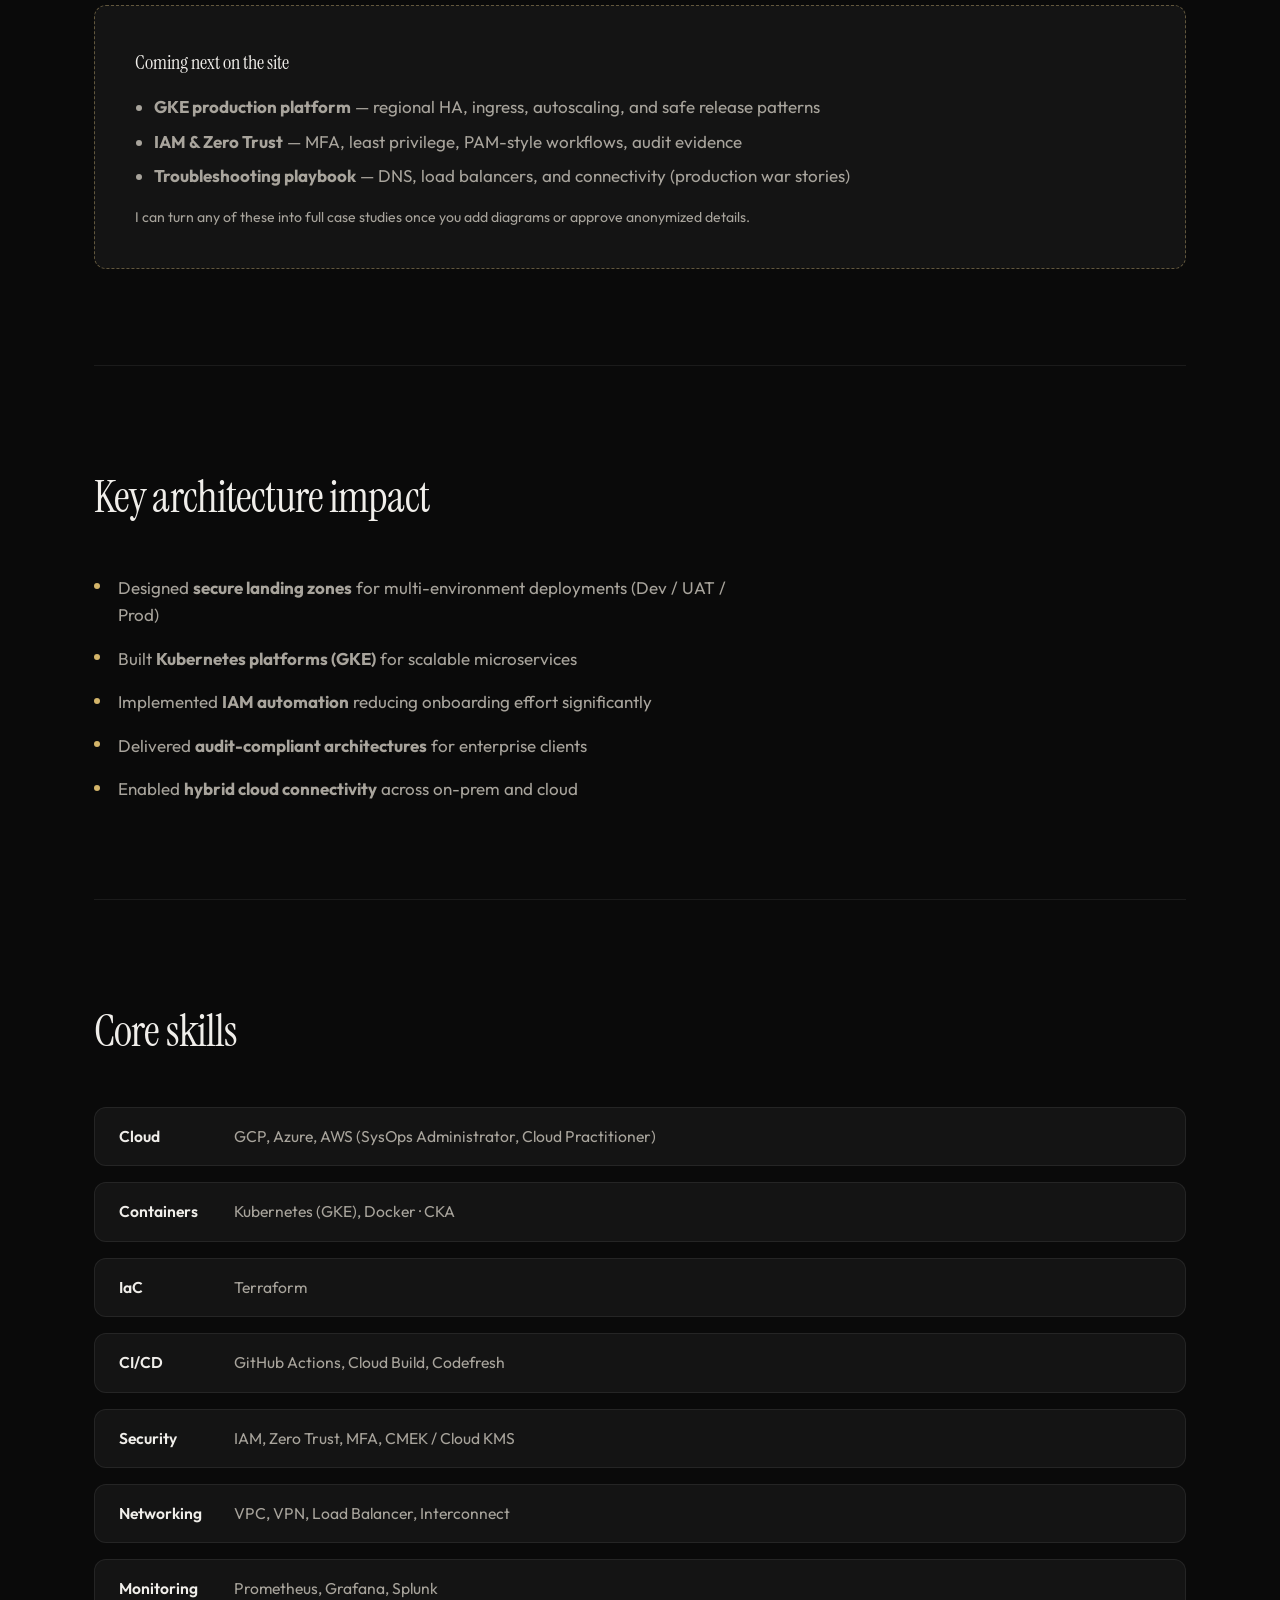
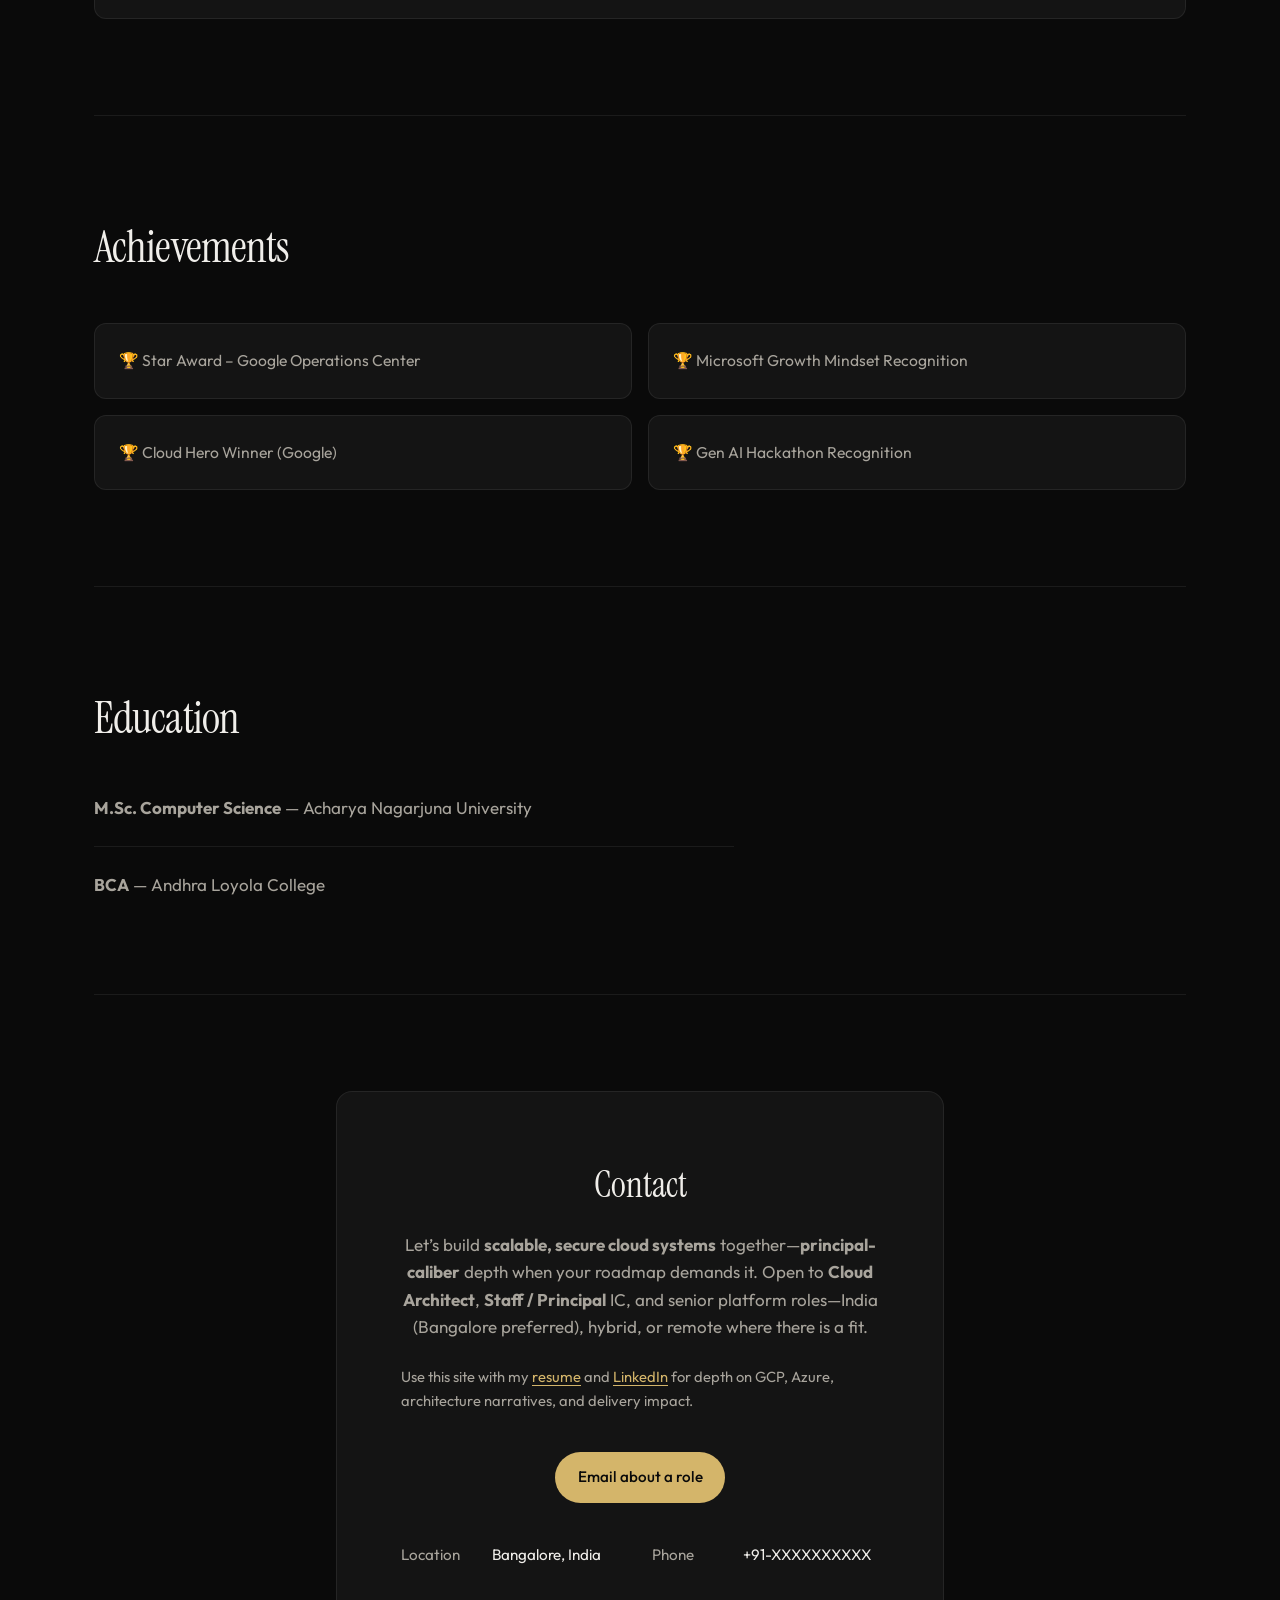
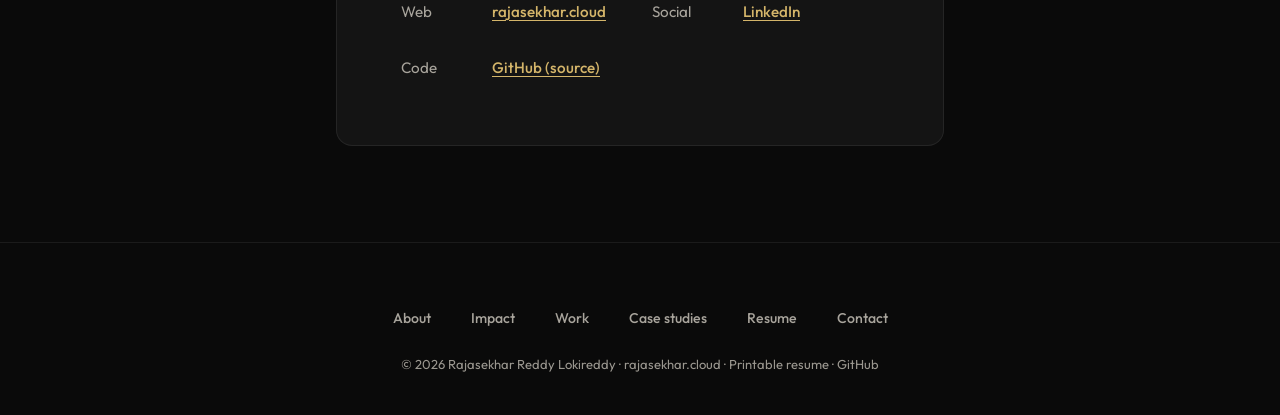
==== commit efab9fc6: "feat(certs): add Azure infrastructure design exam AZ-305 (Microsoft) Made-with: Cursor" ====
--- a/index.html
+++ b/index.html
@@ -160,7 +160,7 @@
           <p class="metric-card__label">Years building enterprise &amp; platform-scale cloud</p>
         </li>
         <li class="metric-card">
-          <p class="metric-card__value">18+</p>
+          <p class="metric-card__value">19+</p>
           <p class="metric-card__label">Certifications (GCP, Azure, AWS, CKA, Terraform, …)</p>
         </li>
       </ul>
@@ -192,9 +192,9 @@
             <span class="expertise-pillars__hint">Architecture, security, DevOps</span>
           </li>
           <li class="expertise-pillars__card">
-            <span class="expertise-pillars__metric">4</span>
+            <span class="expertise-pillars__metric">5</span>
             <span class="expertise-pillars__label">Microsoft credentials</span>
-            <span class="expertise-pillars__hint">Azure ops &amp; fundamentals</span>
+            <span class="expertise-pillars__hint">Azure admin · solutions architect path</span>
           </li>
           <li class="expertise-pillars__card">
             <span class="expertise-pillars__metric">2</span>
@@ -238,7 +238,7 @@
       </div>
       <ul class="cert-summary" aria-label="Certification snapshot">
         <li class="cert-summary__item">
-          <span class="cert-summary__value">18</span>
+          <span class="cert-summary__value">19</span>
           <span class="cert-summary__label">Active credentials listed</span>
         </li>
         <li class="cert-summary__item">
@@ -301,6 +301,9 @@
               </li>
               <li class="cert-list__item">
                 <span class="cert-list__name">Azure Administrator (AZ-104)</span>
+              </li>
+              <li class="cert-list__item">
+                <span class="cert-list__name">Designing Microsoft Azure Infrastructure Solutions (AZ-305)</span>
               </li>
               <li class="cert-list__item">
                 <span class="cert-list__name">MCSA: Windows Server</span>
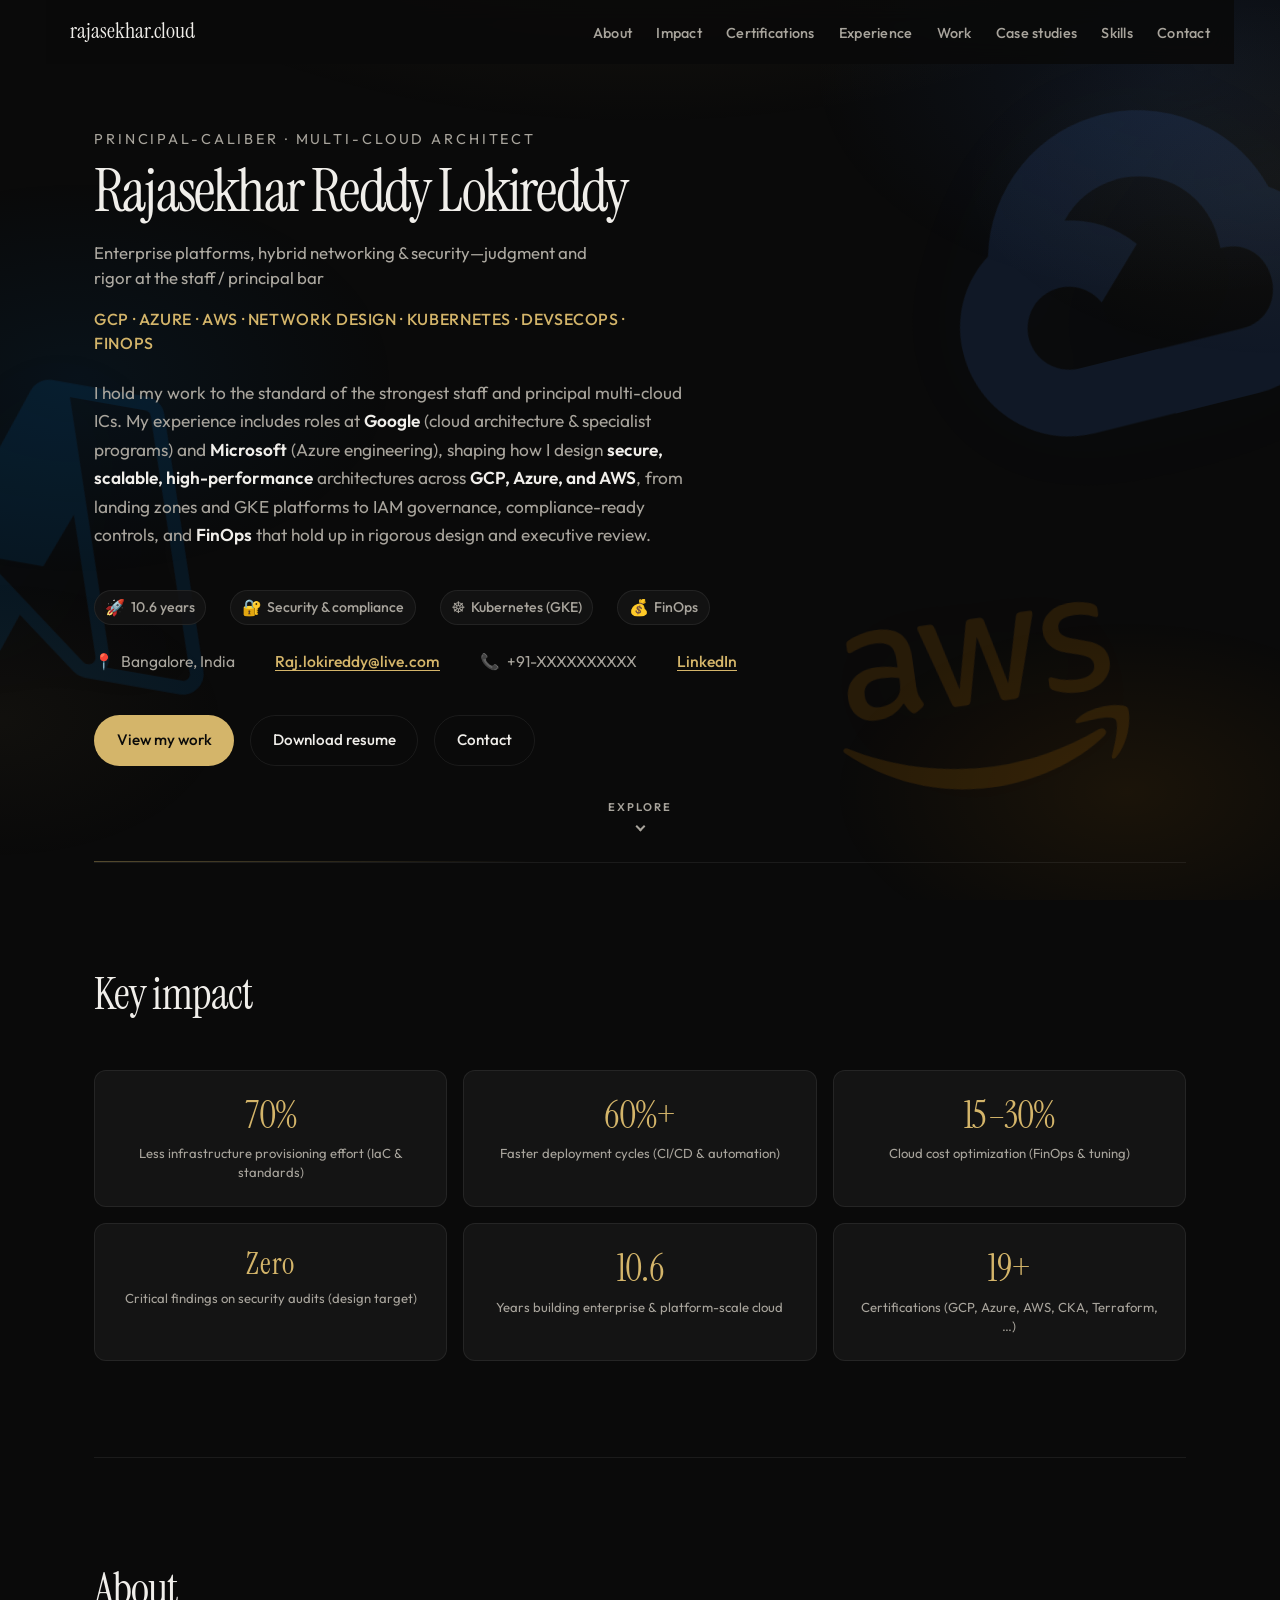
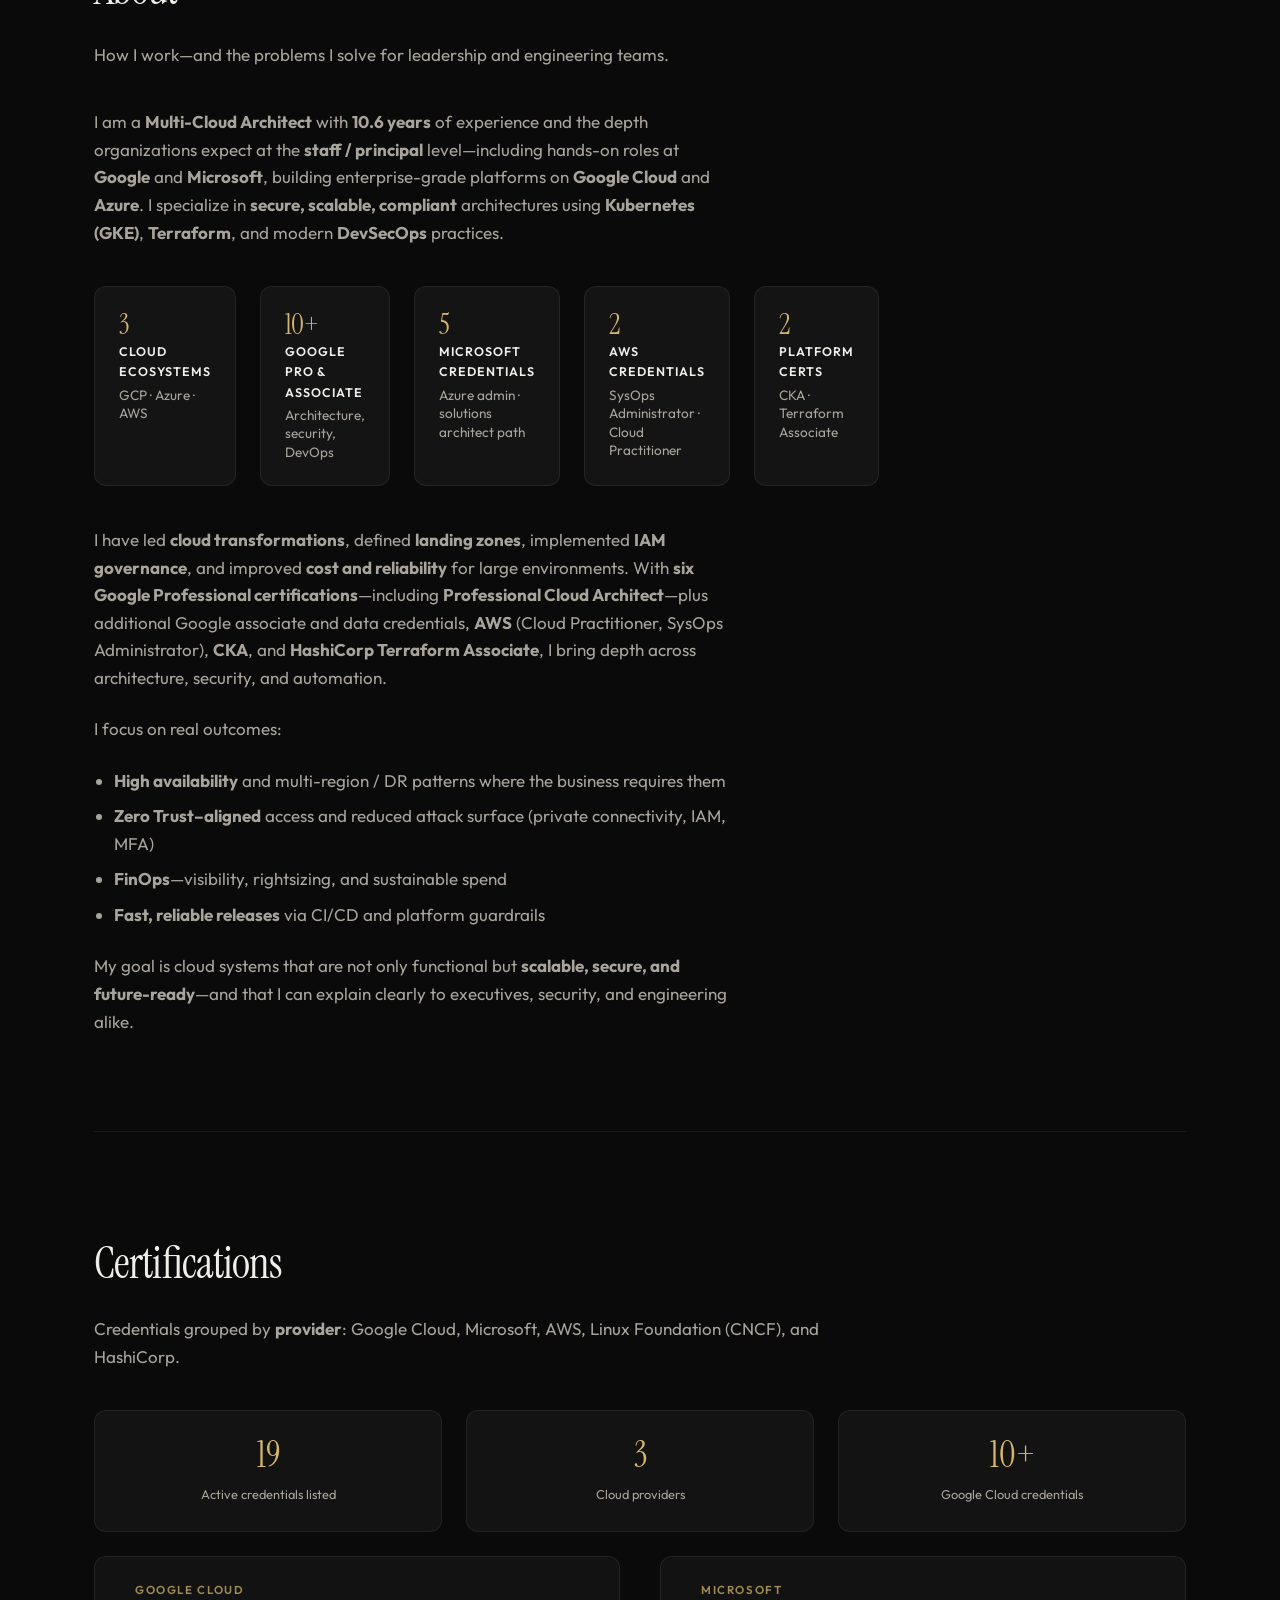
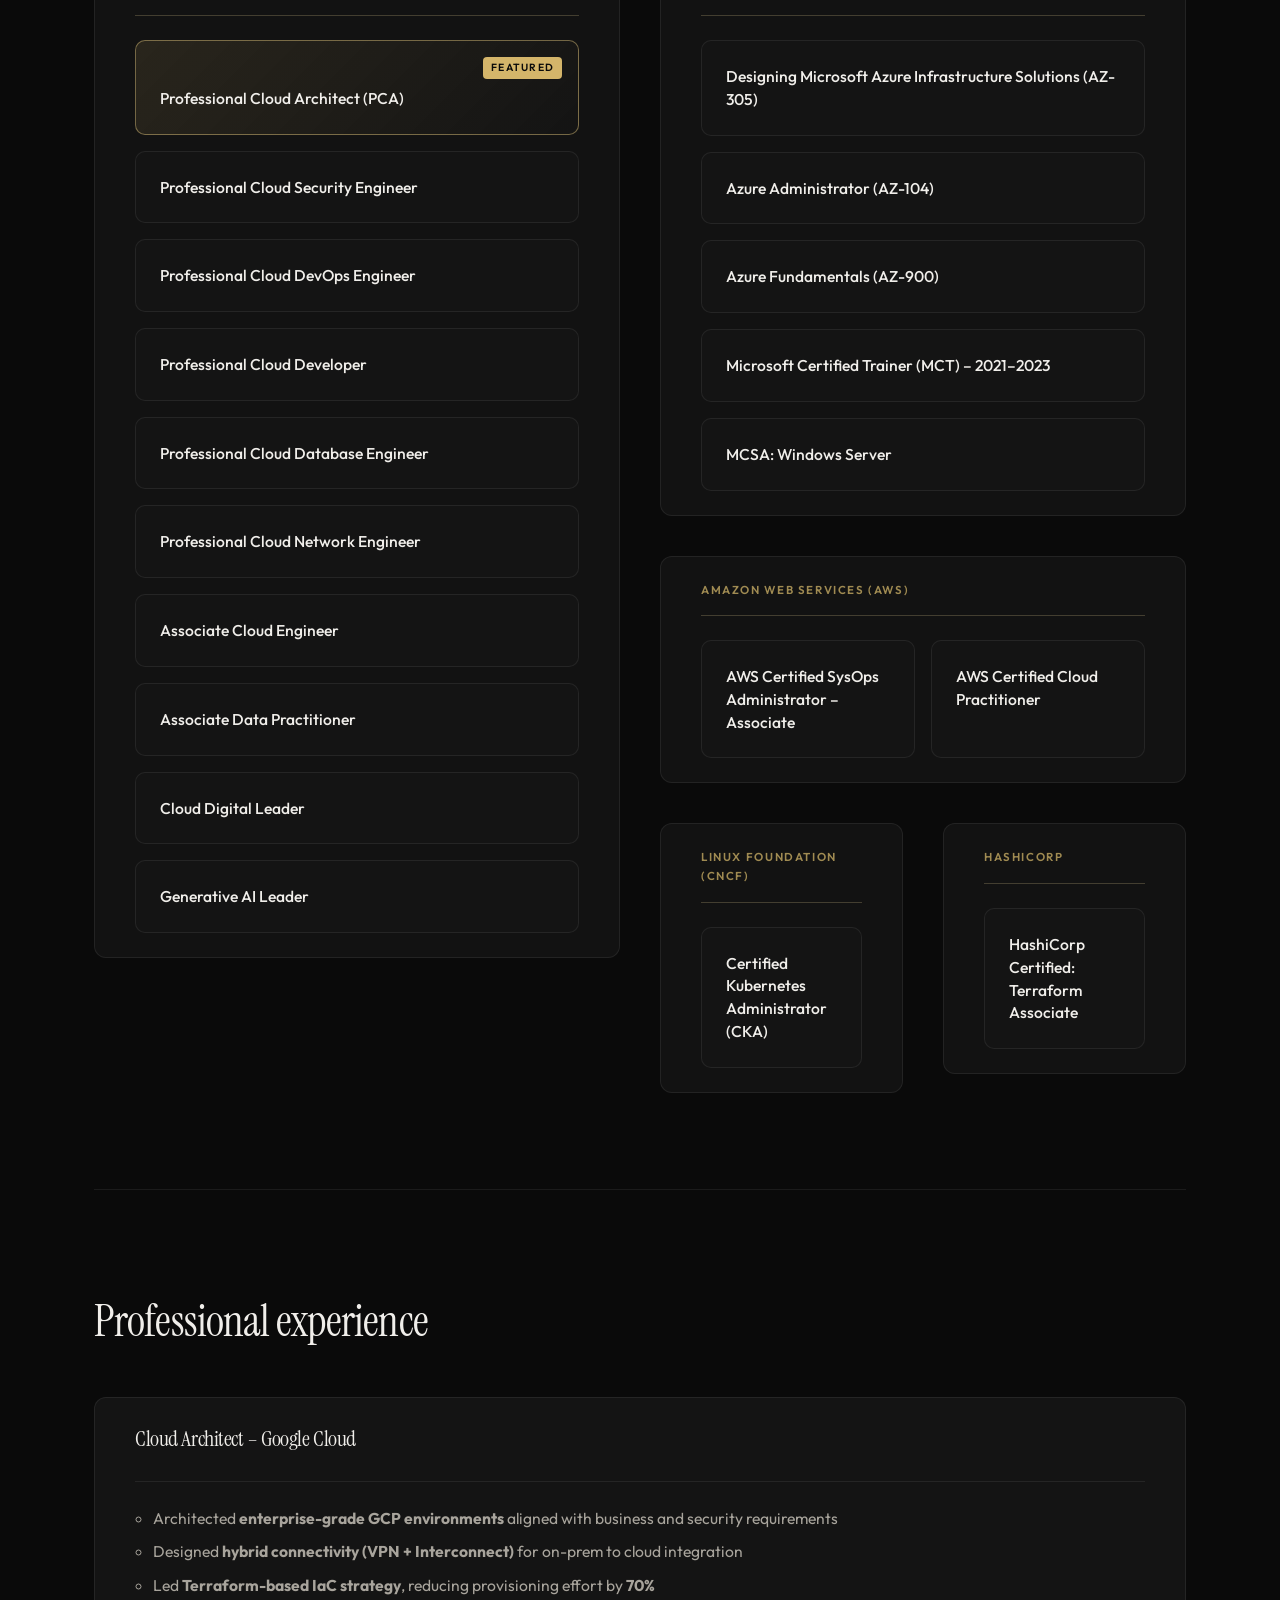
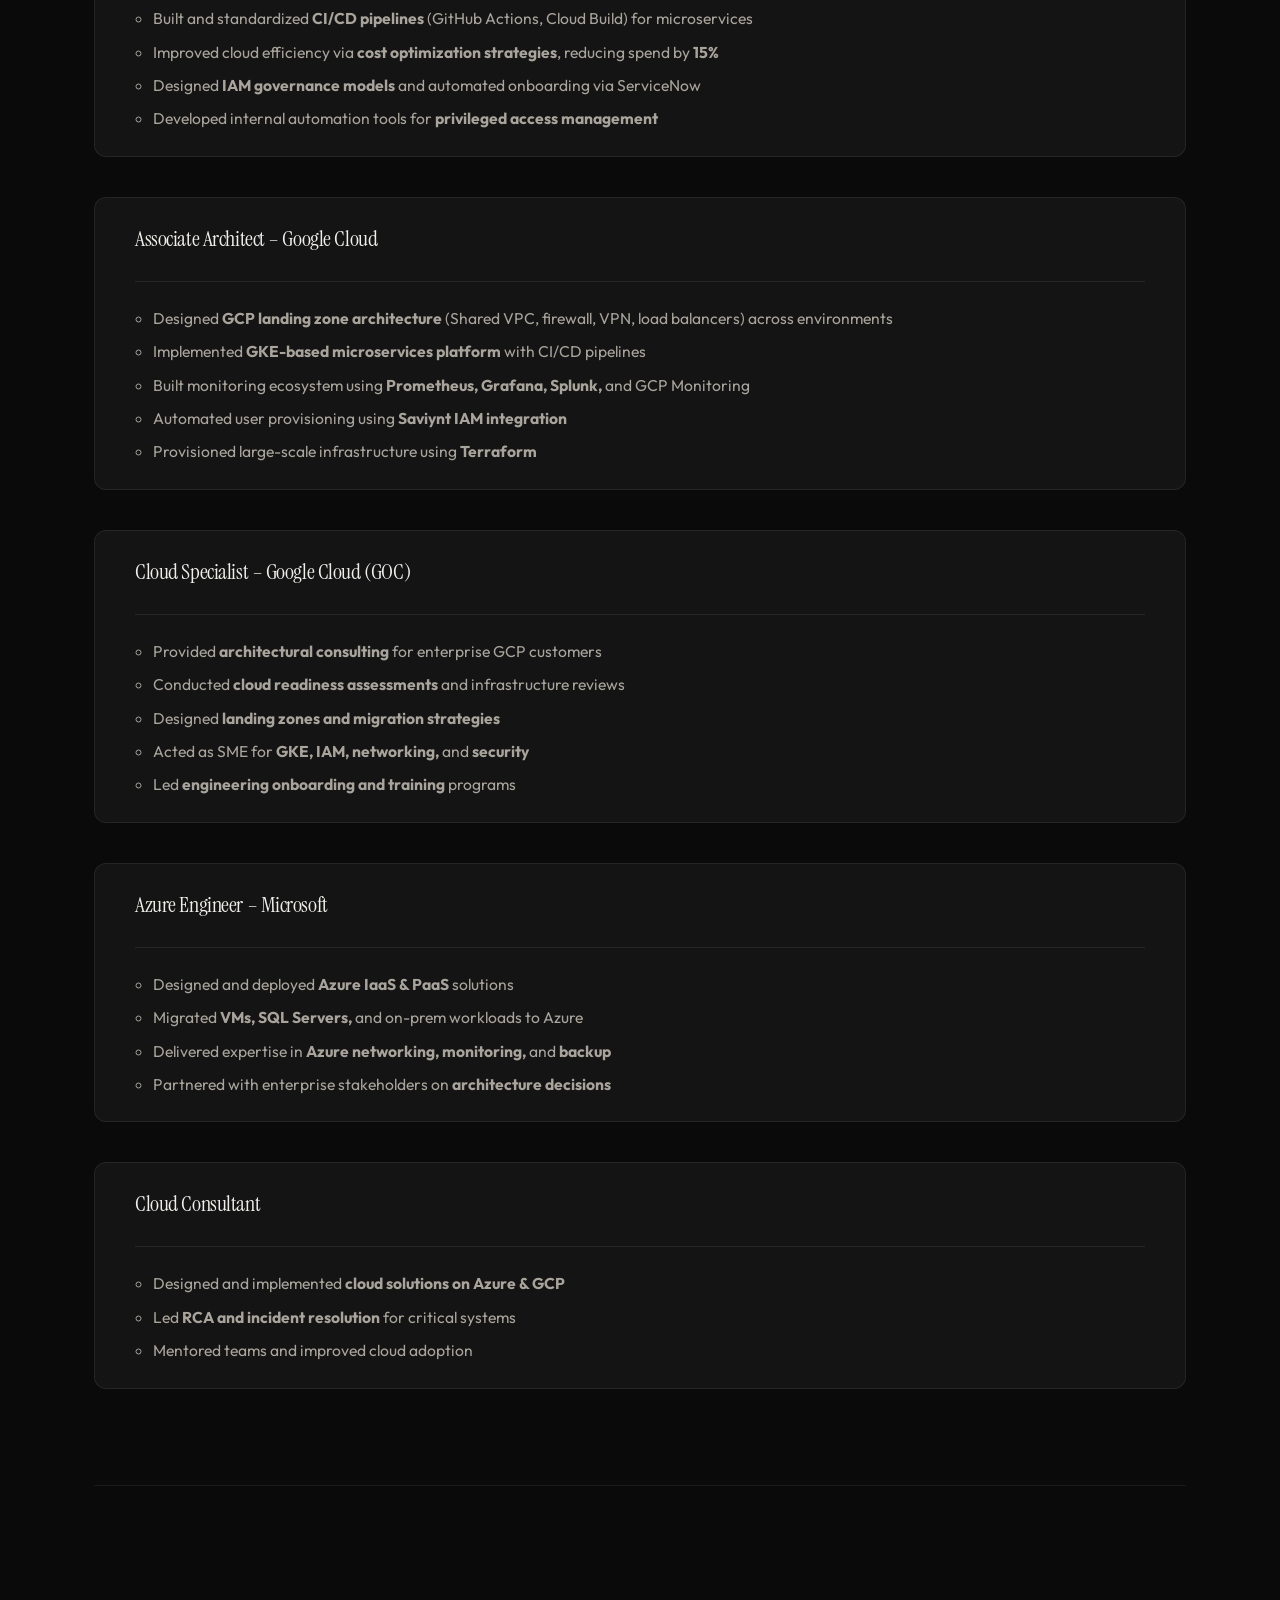
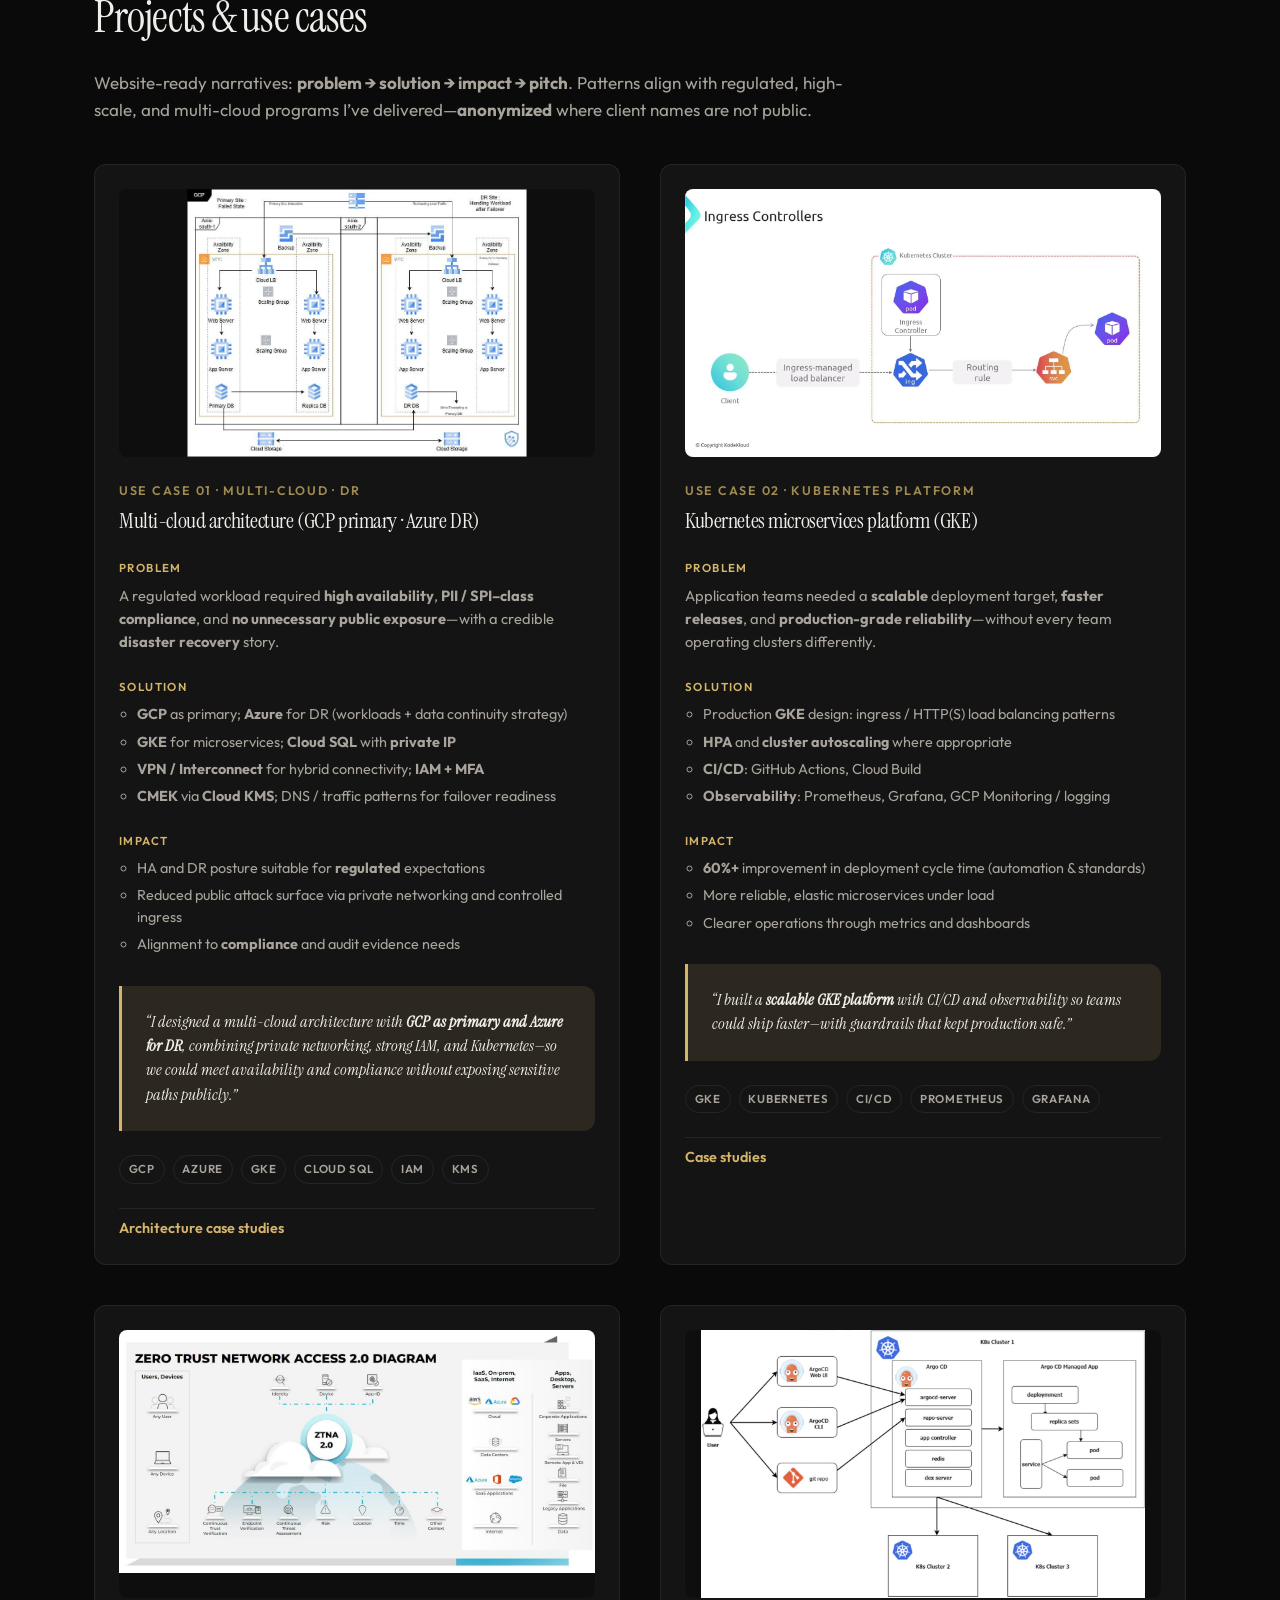
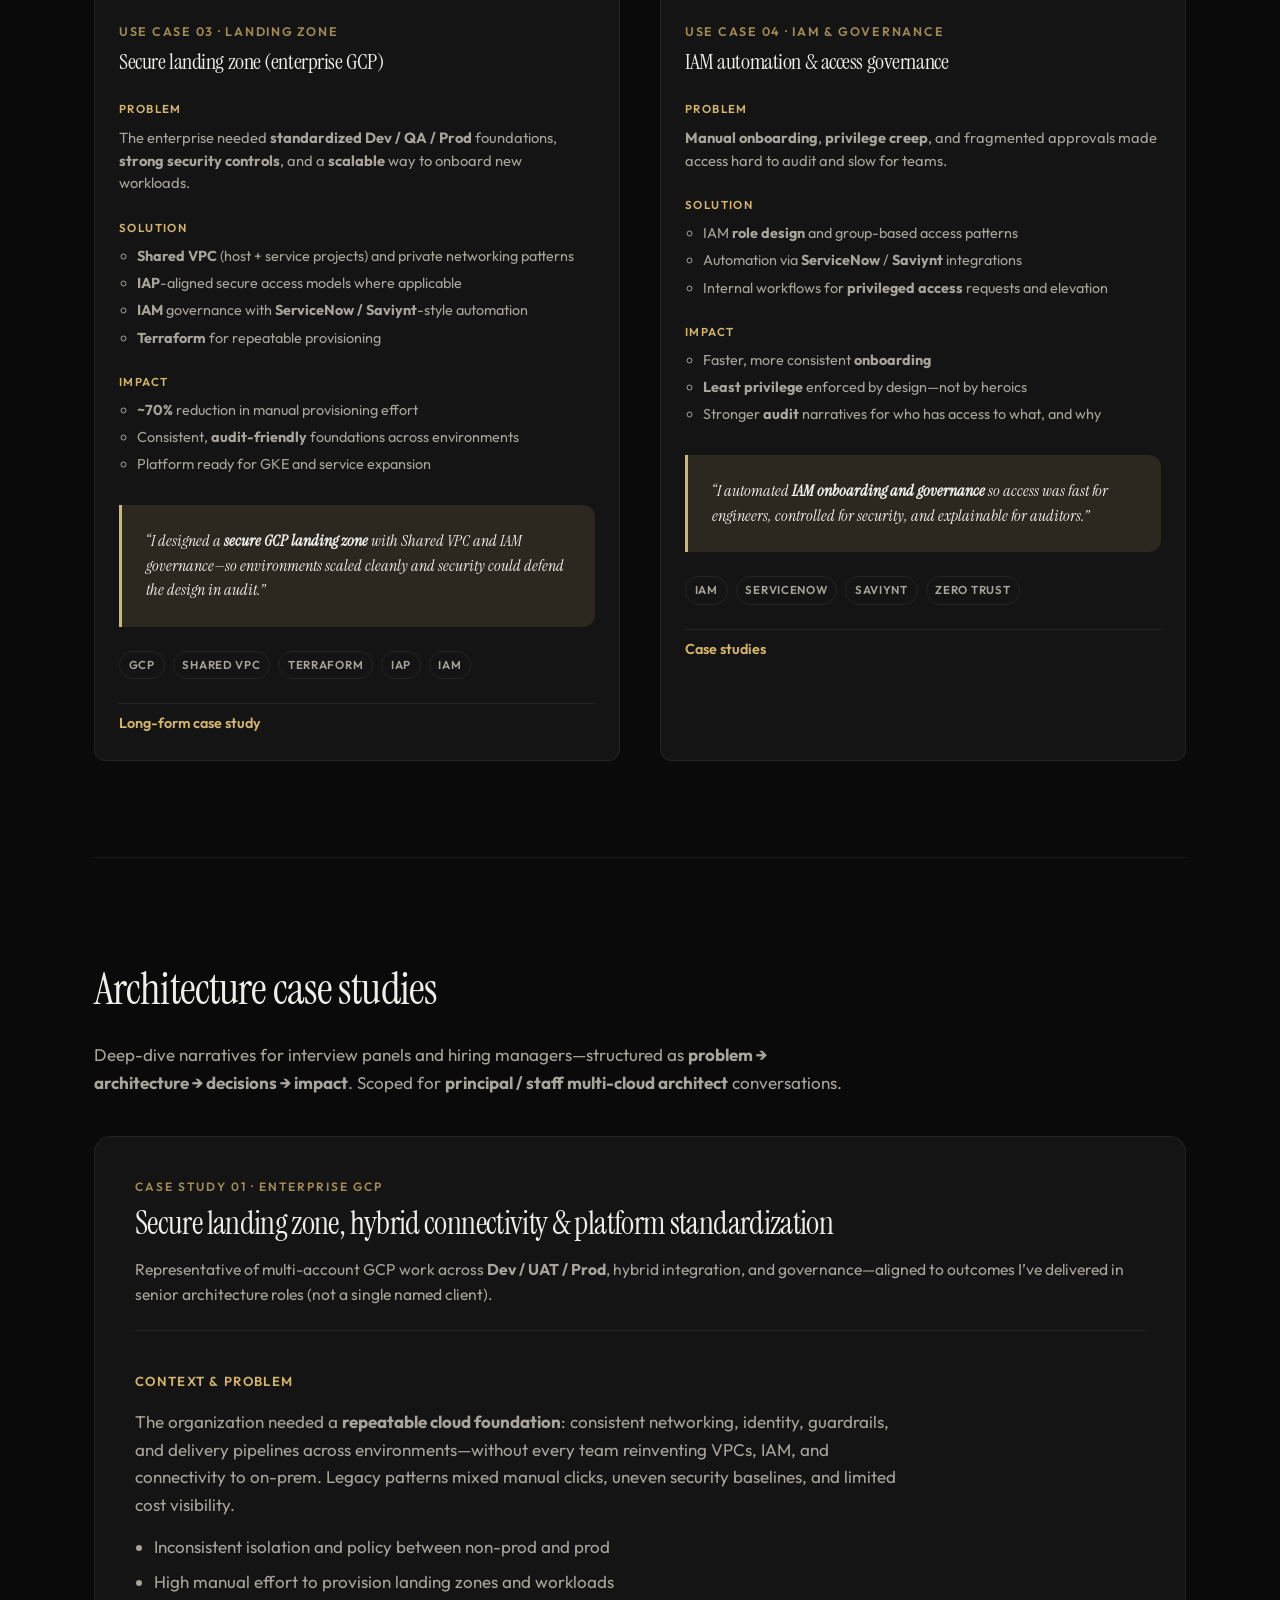
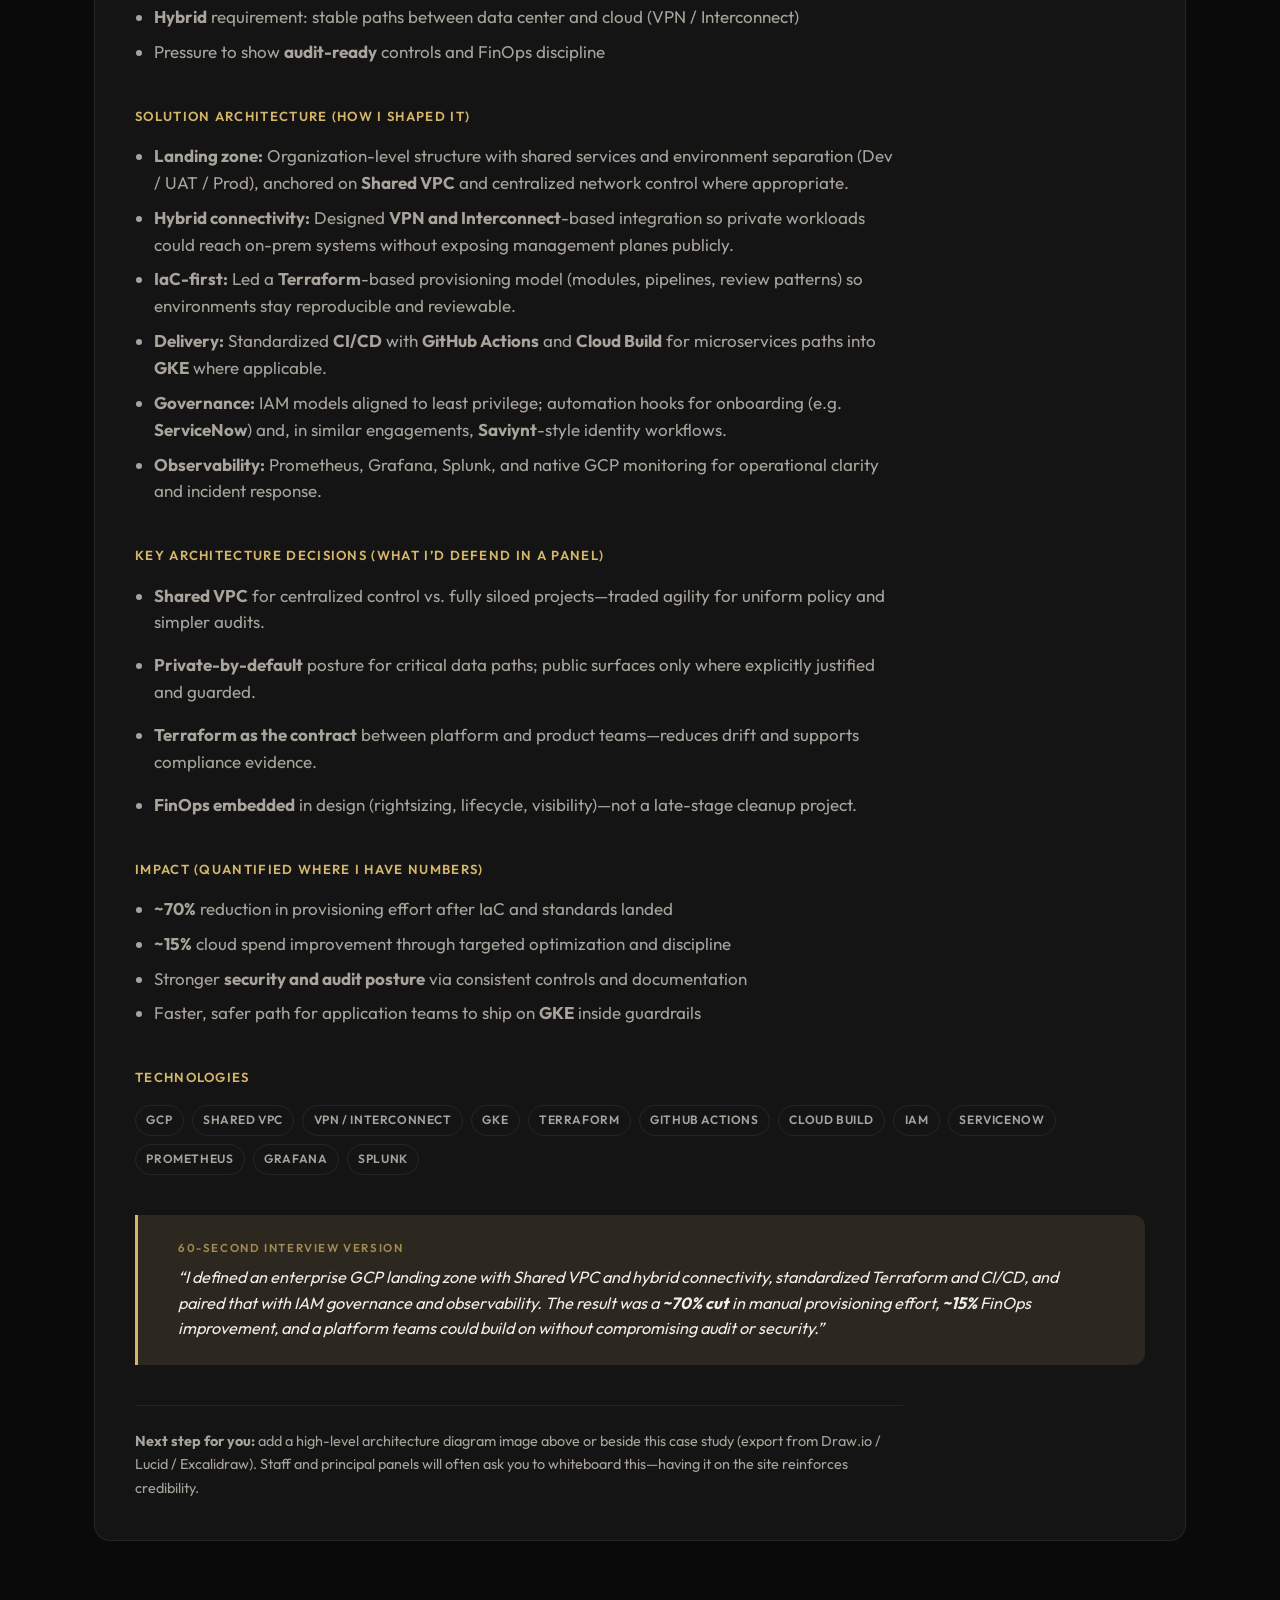
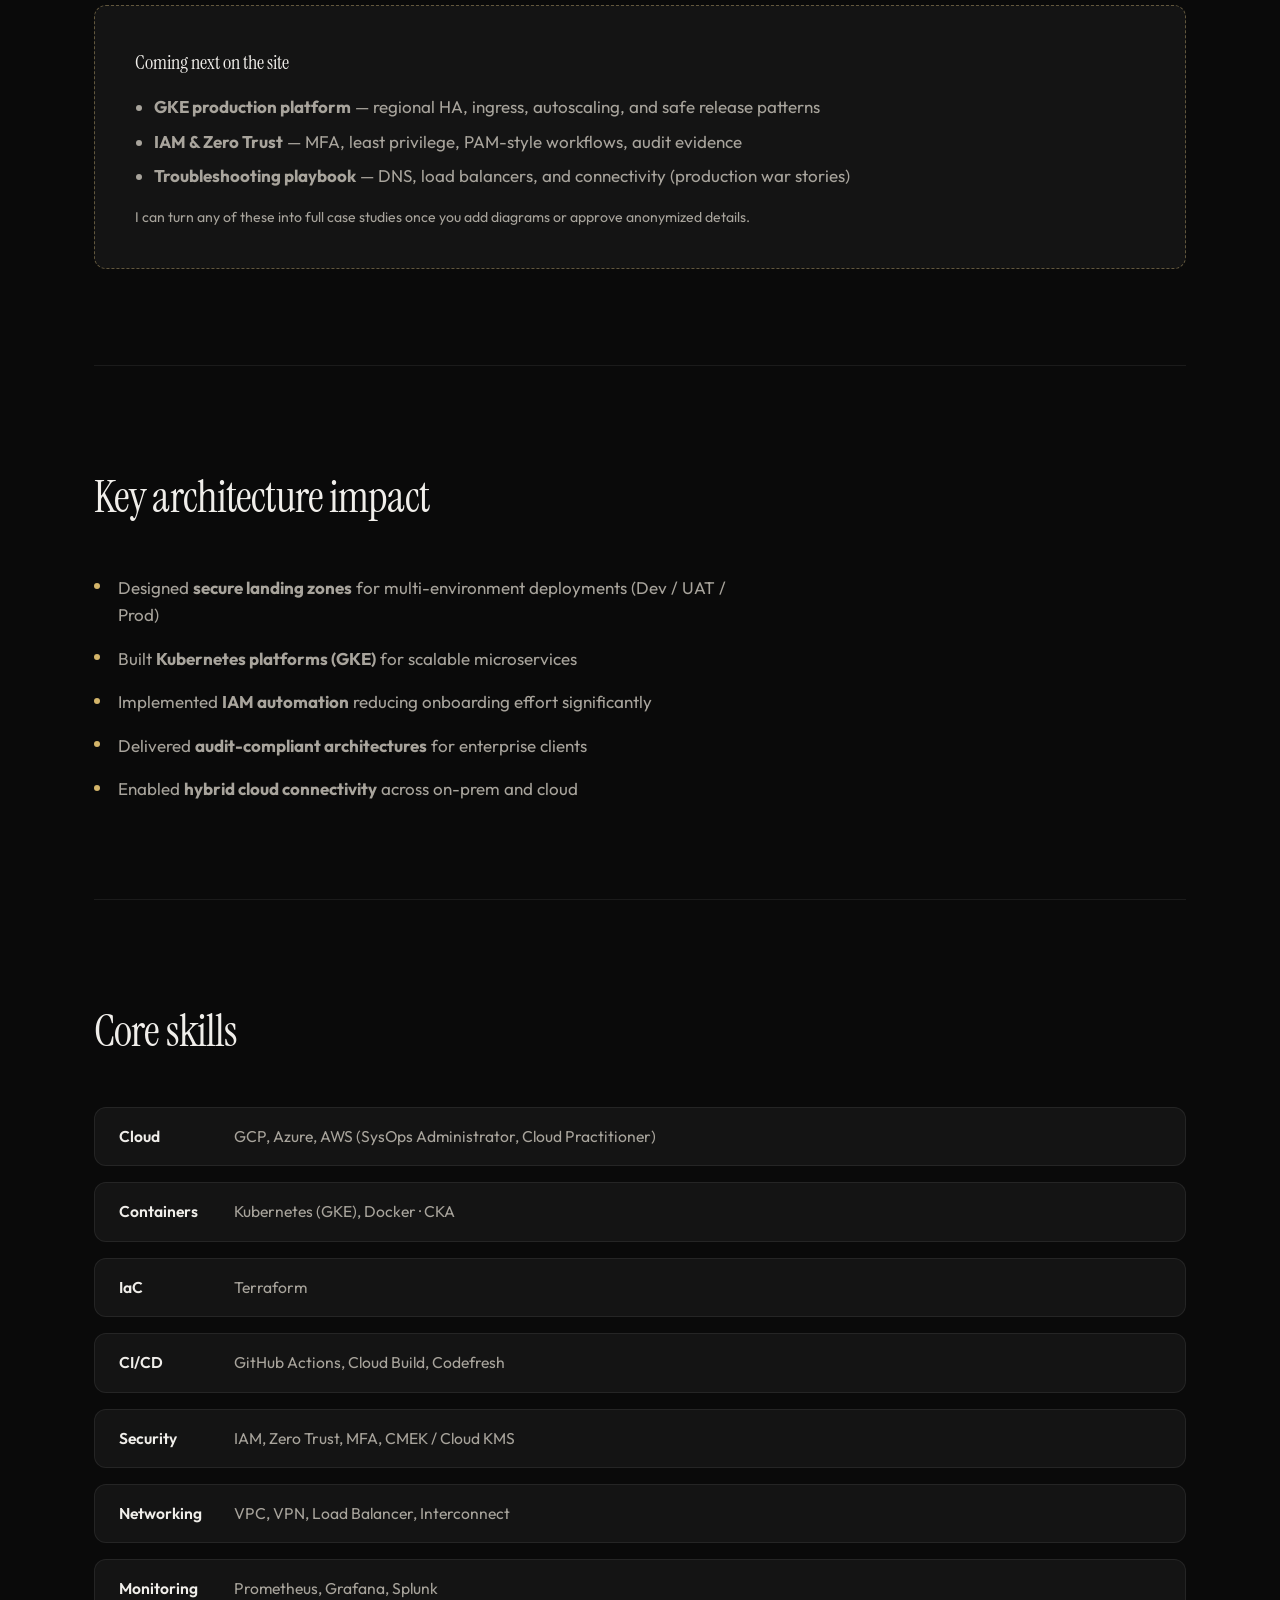
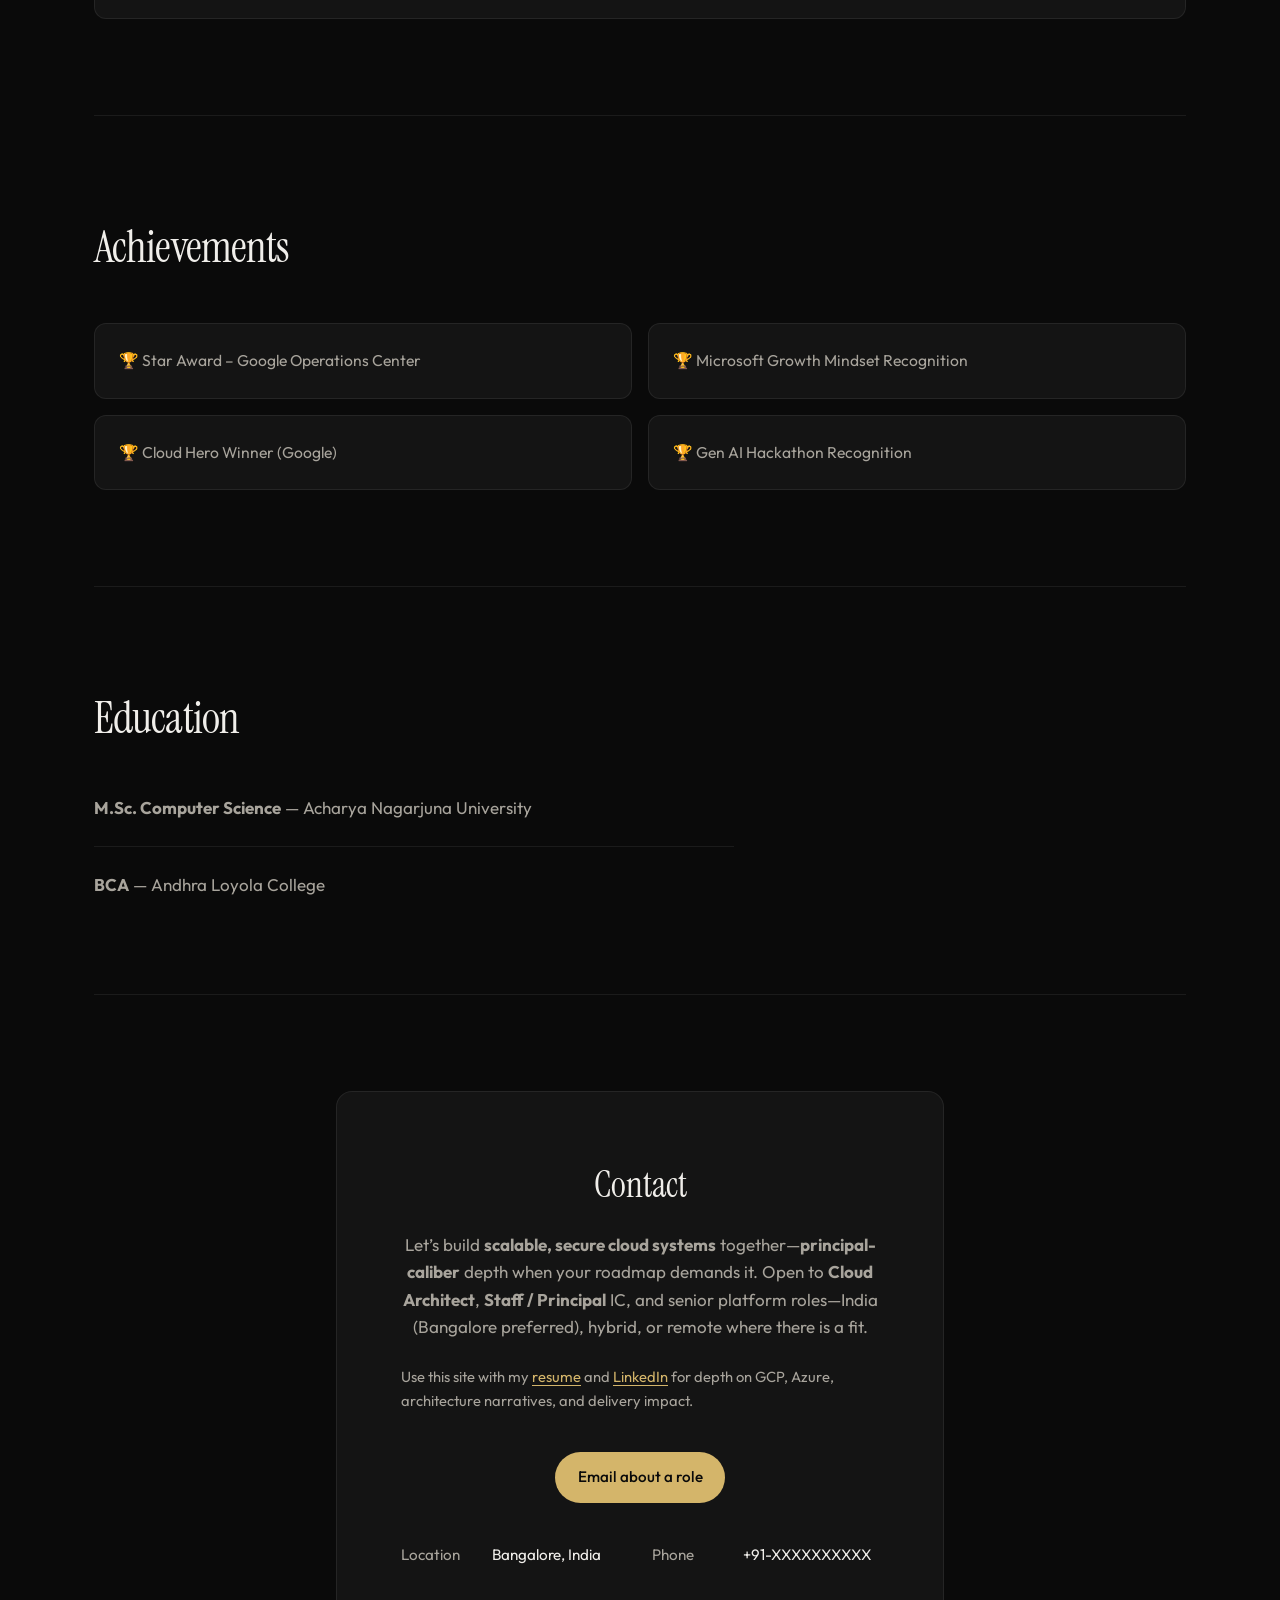
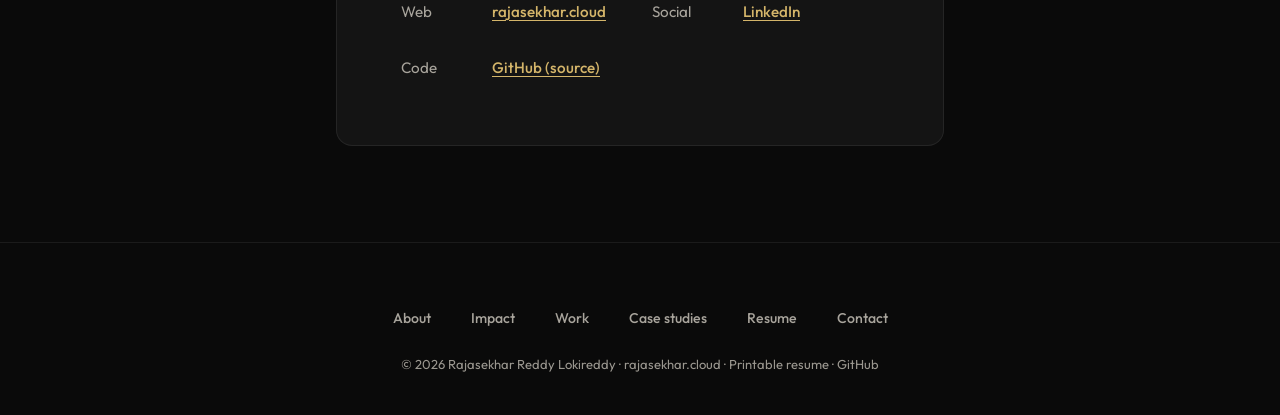
==== commit 003fd048: "chore(certs): reorder Microsoft list AZ-305, AZ-104, AZ-900, MCT, MCSA Made-with: Cursor" ====
--- a/index.html
+++ b/index.html
@@ -294,16 +294,16 @@
             <h3 id="cert-heading-ms" class="cert-provider__title">Microsoft</h3>
             <ul class="cert-provider__list">
               <li class="cert-list__item">
+                <span class="cert-list__name">Designing Microsoft Azure Infrastructure Solutions (AZ-305)</span>
+              </li>
+              <li class="cert-list__item">
+                <span class="cert-list__name">Azure Administrator (AZ-104)</span>
+              </li>
+              <li class="cert-list__item">
+                <span class="cert-list__name">Azure Fundamentals (AZ-900)</span>
+              </li>
+              <li class="cert-list__item">
                 <span class="cert-list__name">Microsoft Certified Trainer (MCT) – 2021–2023</span>
-              </li>
-              <li class="cert-list__item">
-                <span class="cert-list__name">Azure Fundamentals (AZ-900)</span>
-              </li>
-              <li class="cert-list__item">
-                <span class="cert-list__name">Azure Administrator (AZ-104)</span>
-              </li>
-              <li class="cert-list__item">
-                <span class="cert-list__name">Designing Microsoft Azure Infrastructure Solutions (AZ-305)</span>
               </li>
               <li class="cert-list__item">
                 <span class="cert-list__name">MCSA: Windows Server</span>
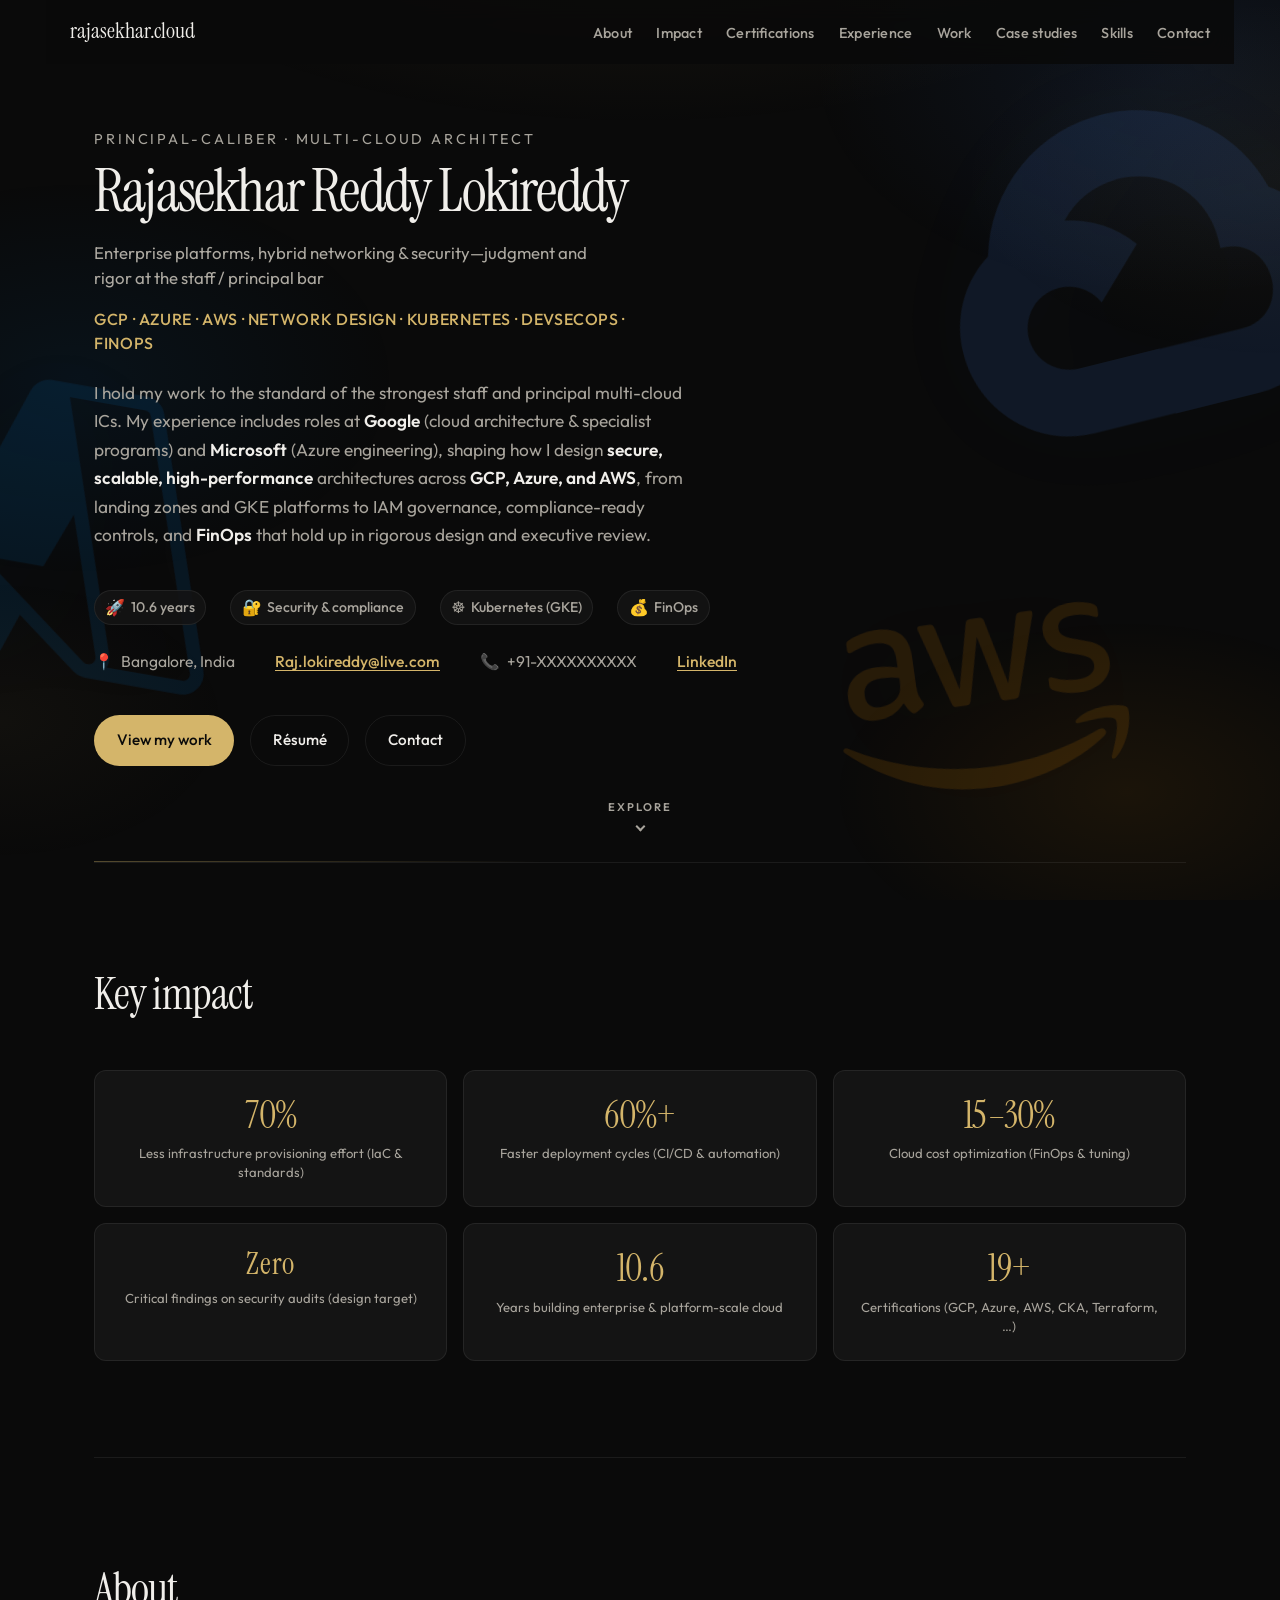
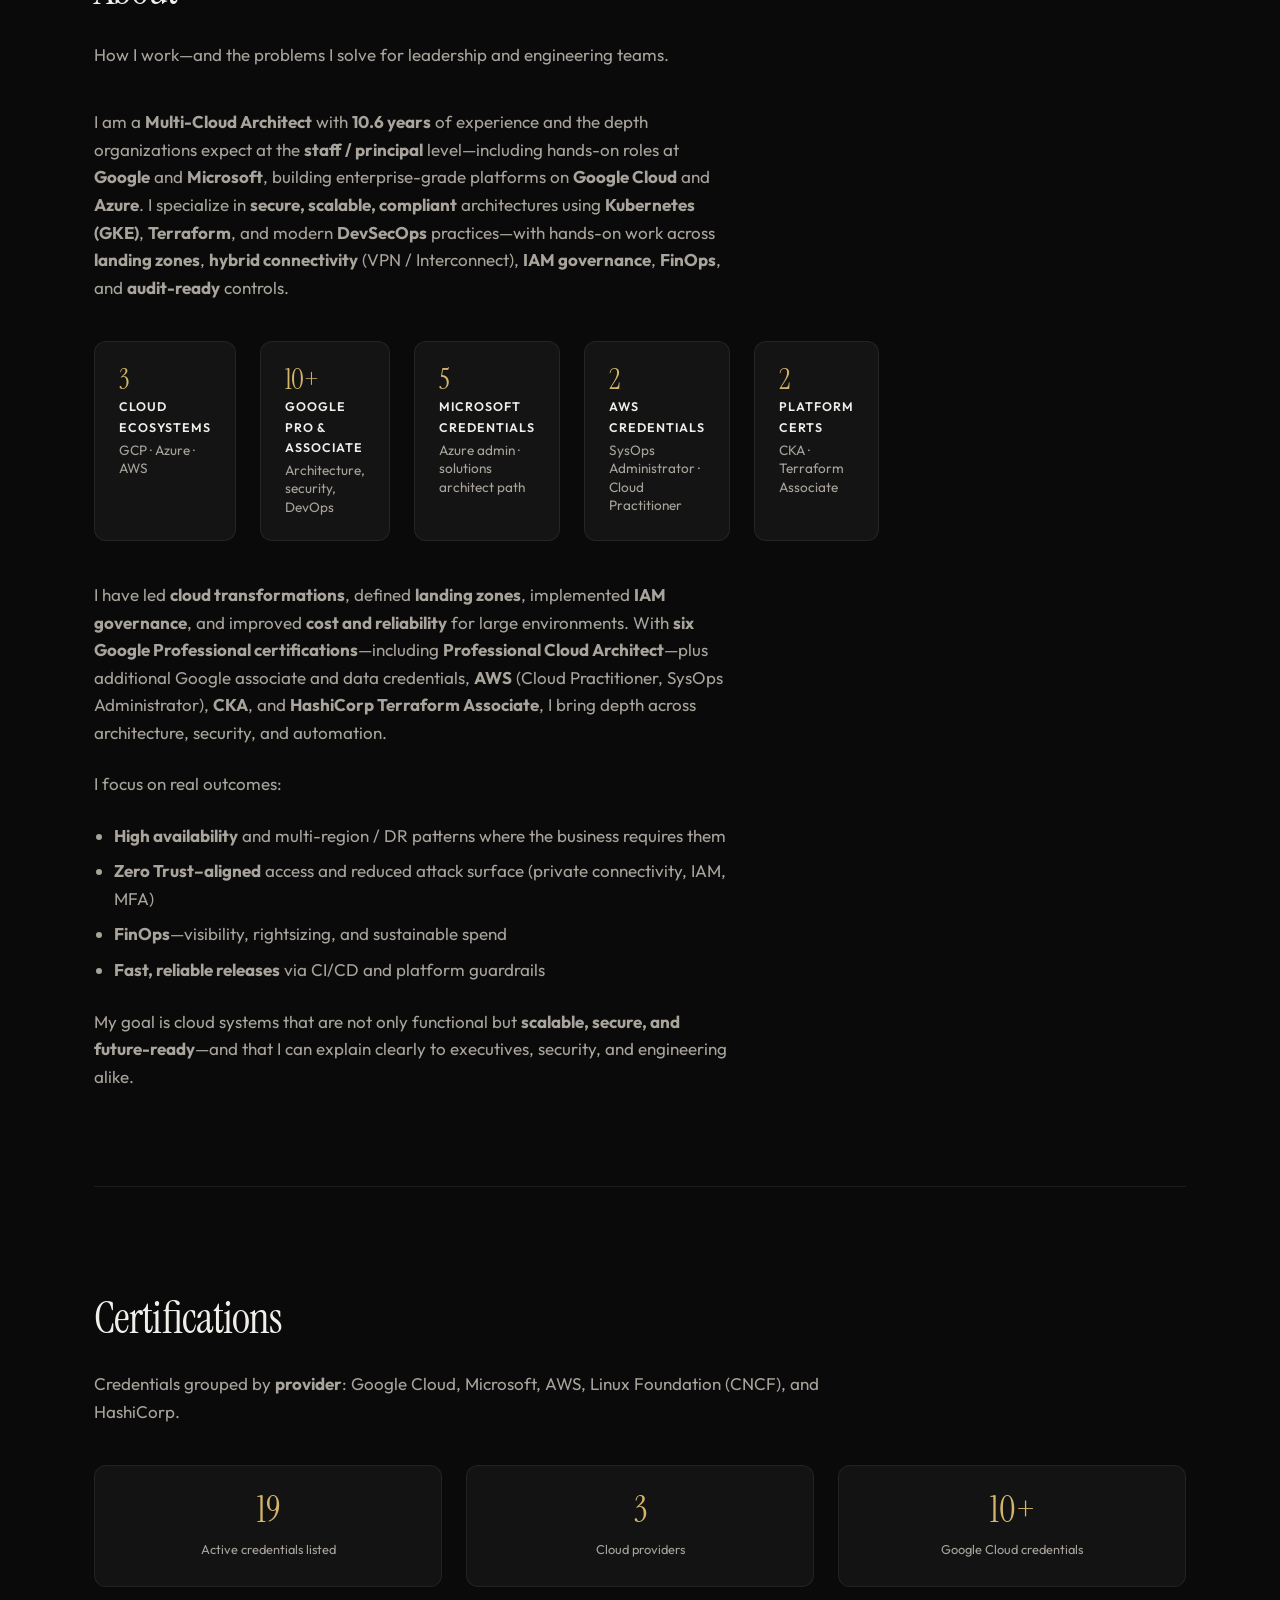
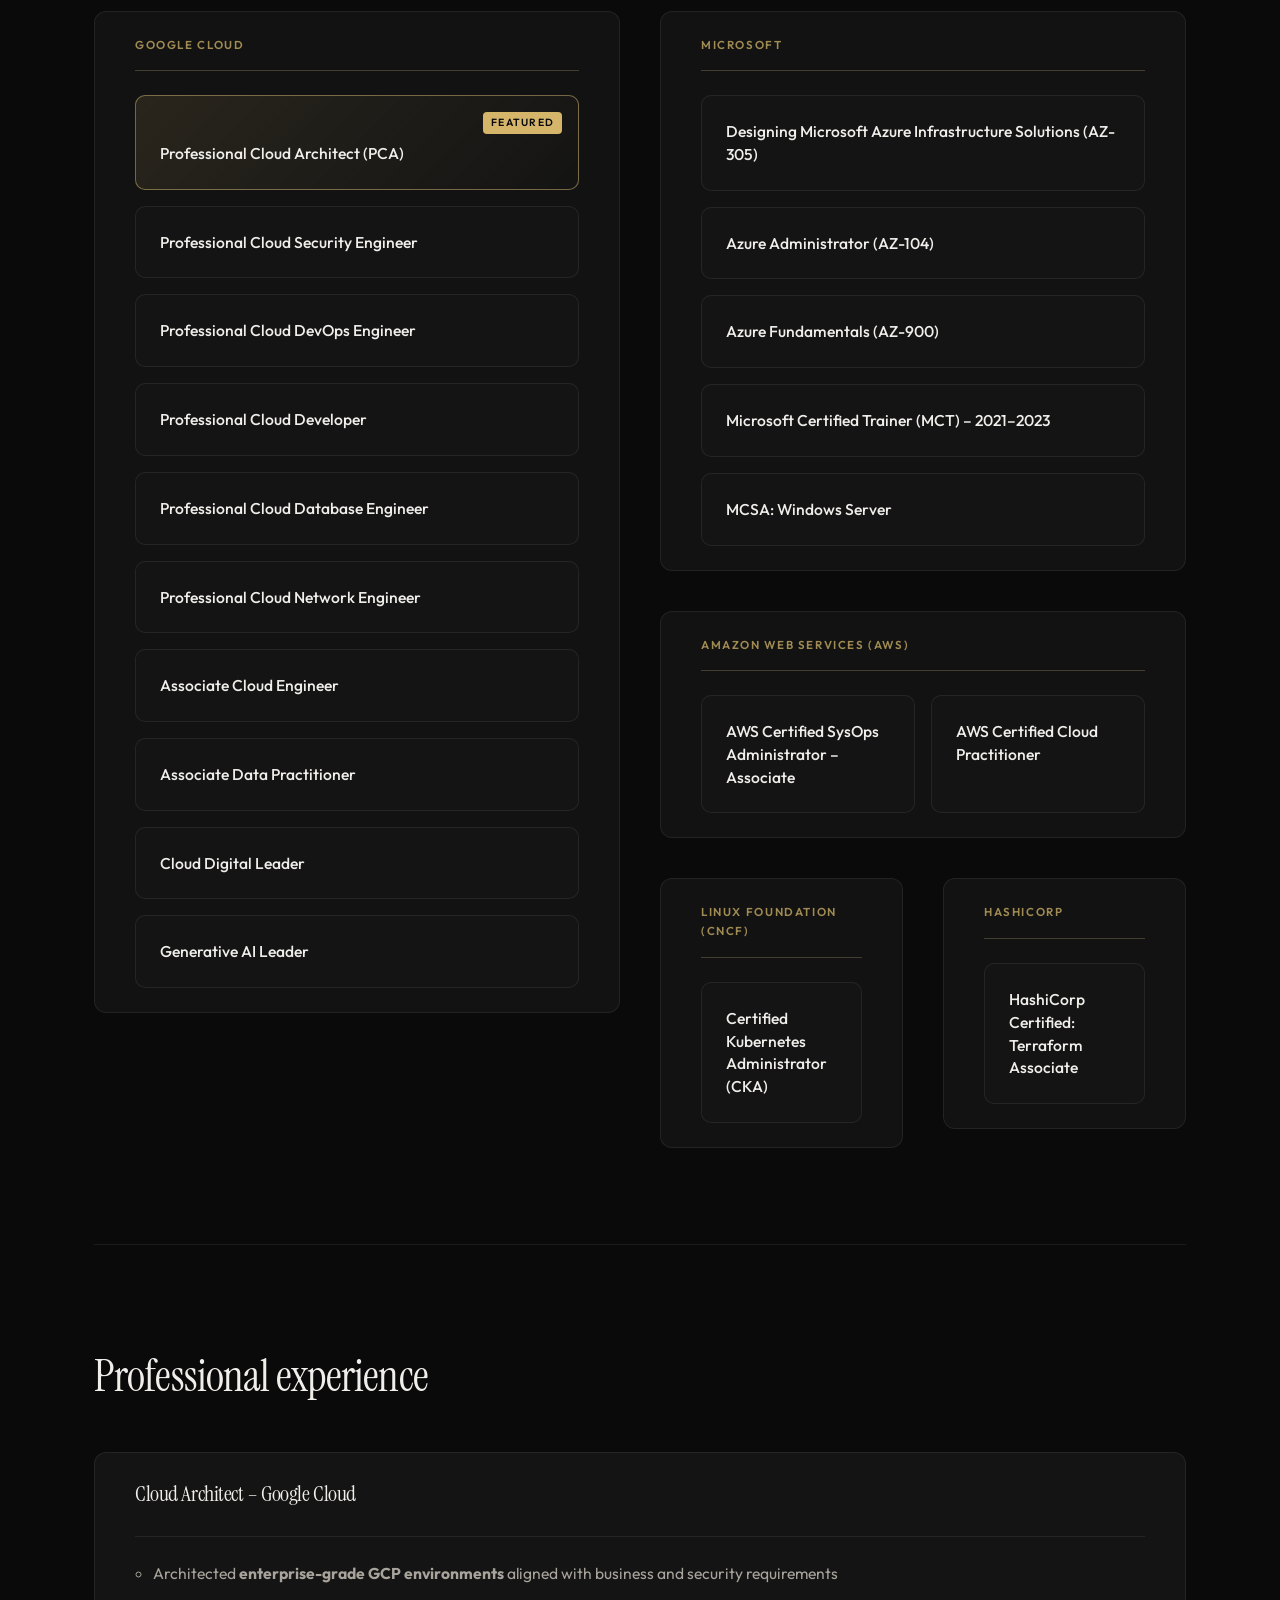
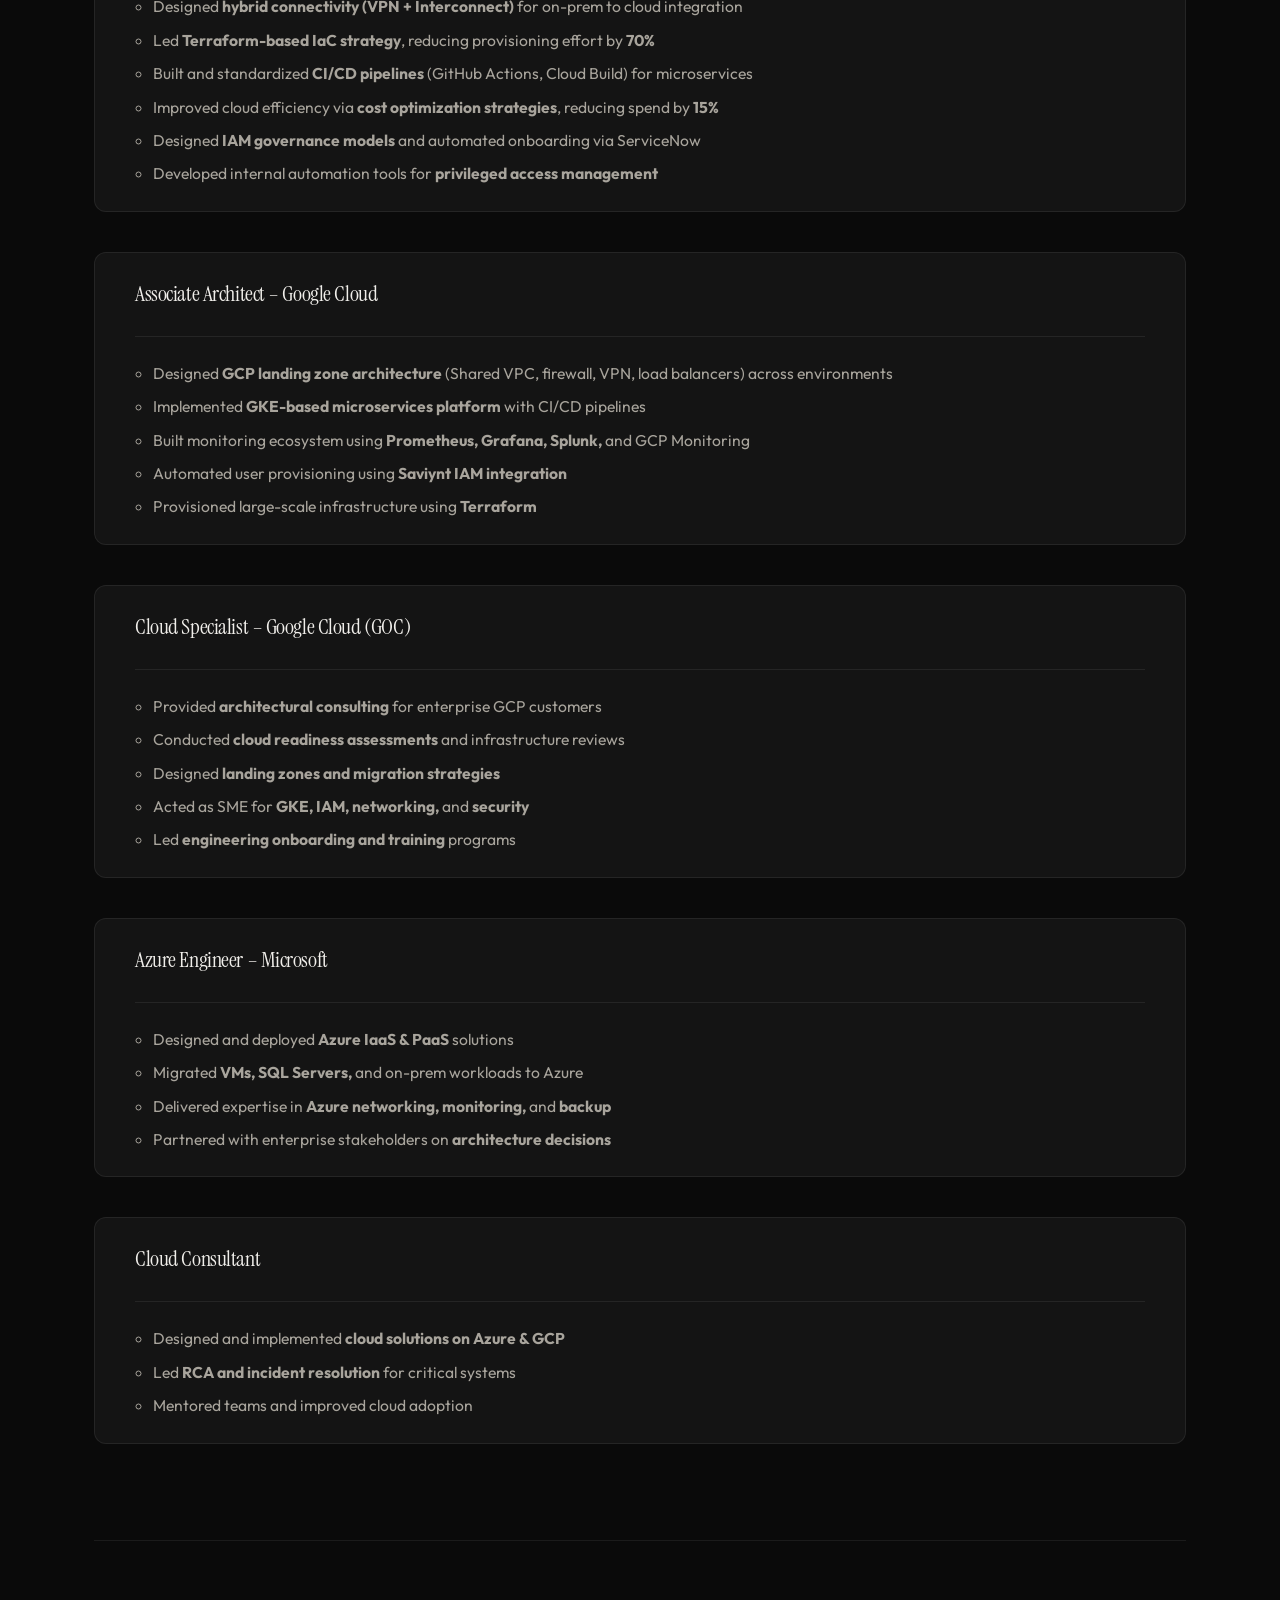
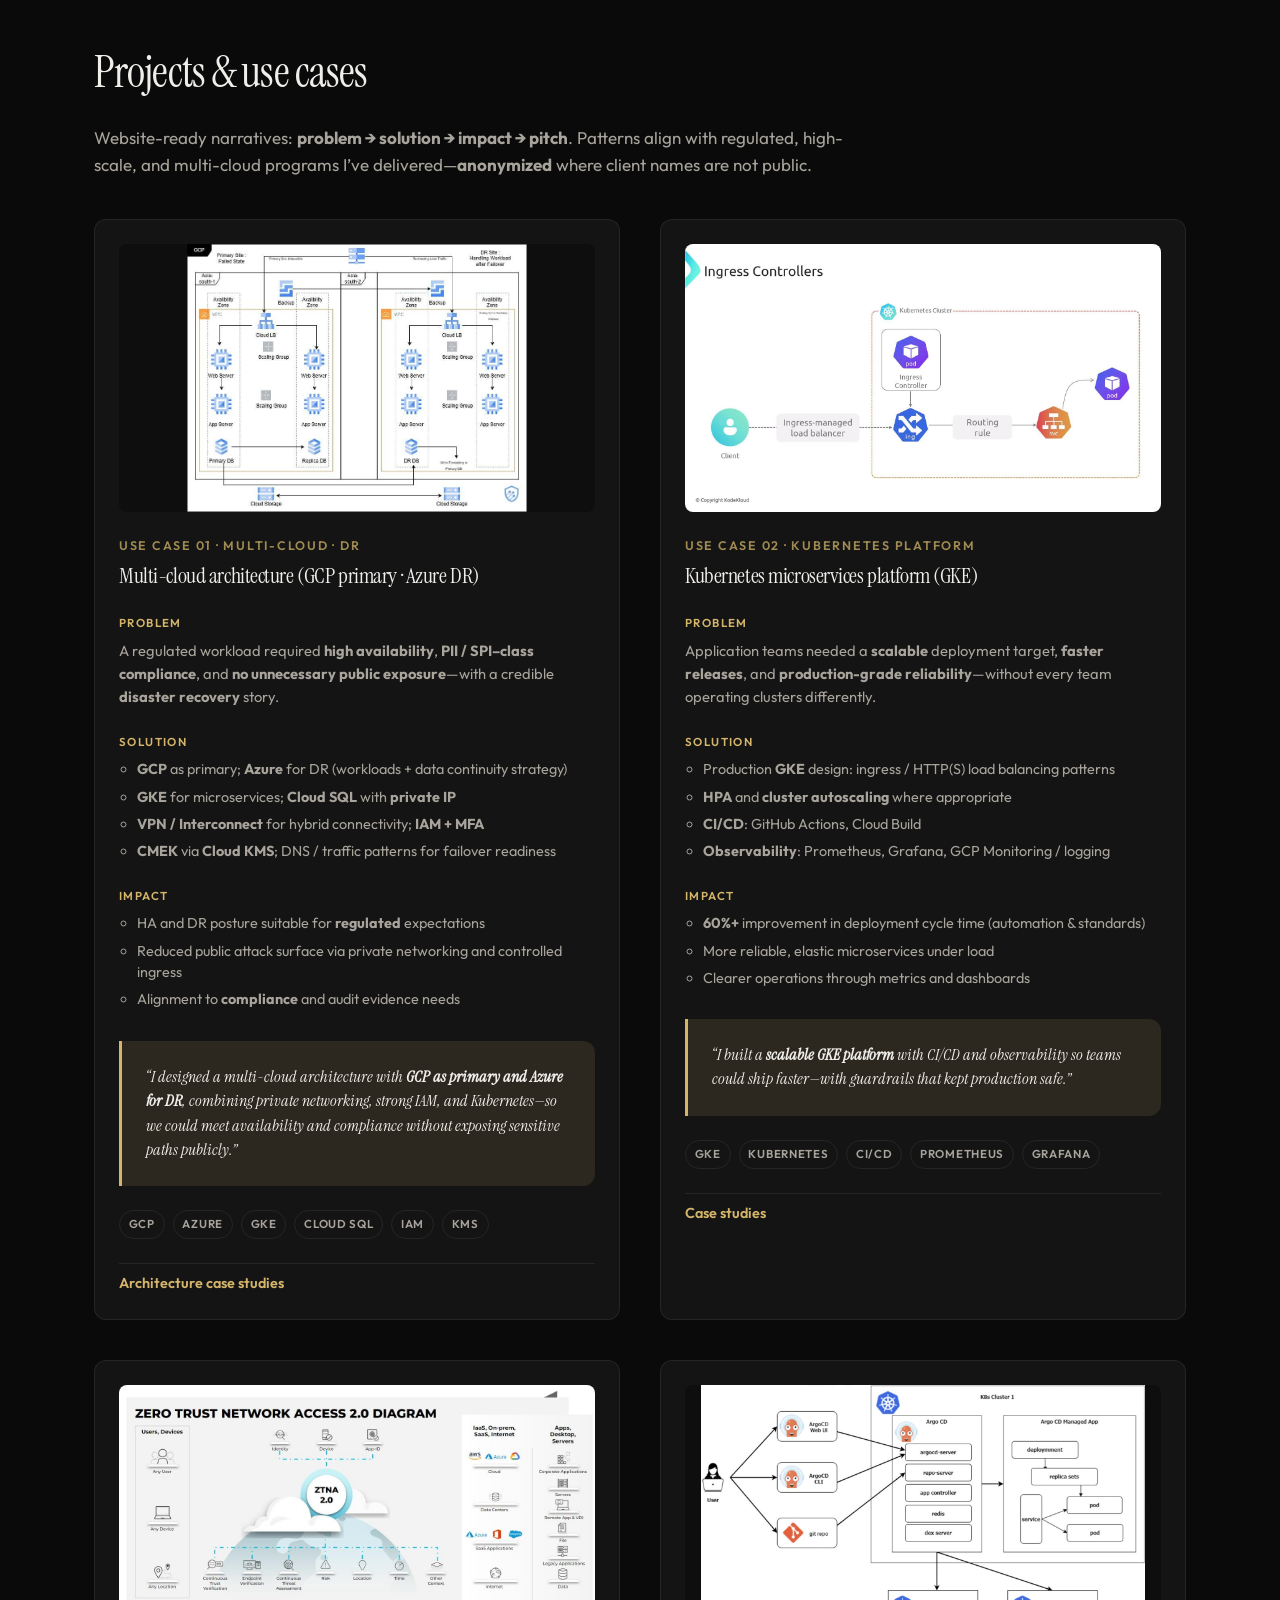
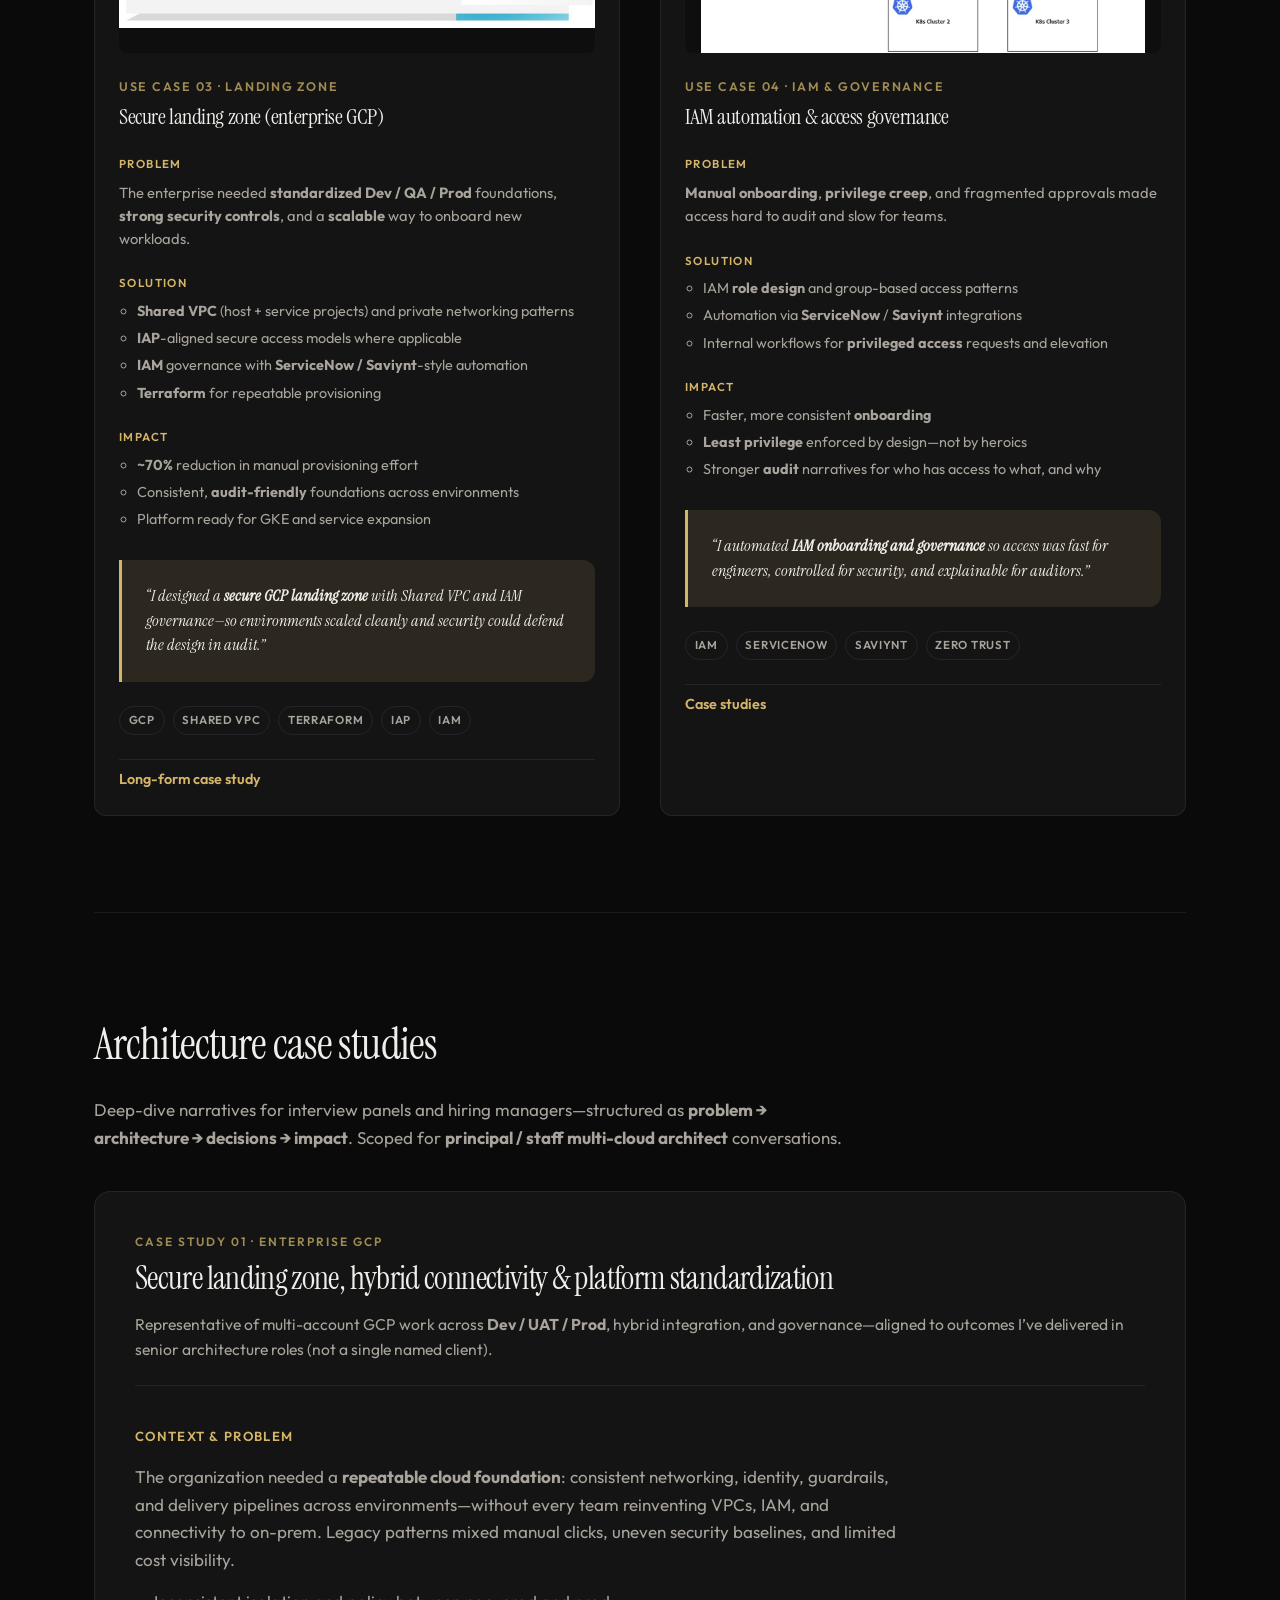
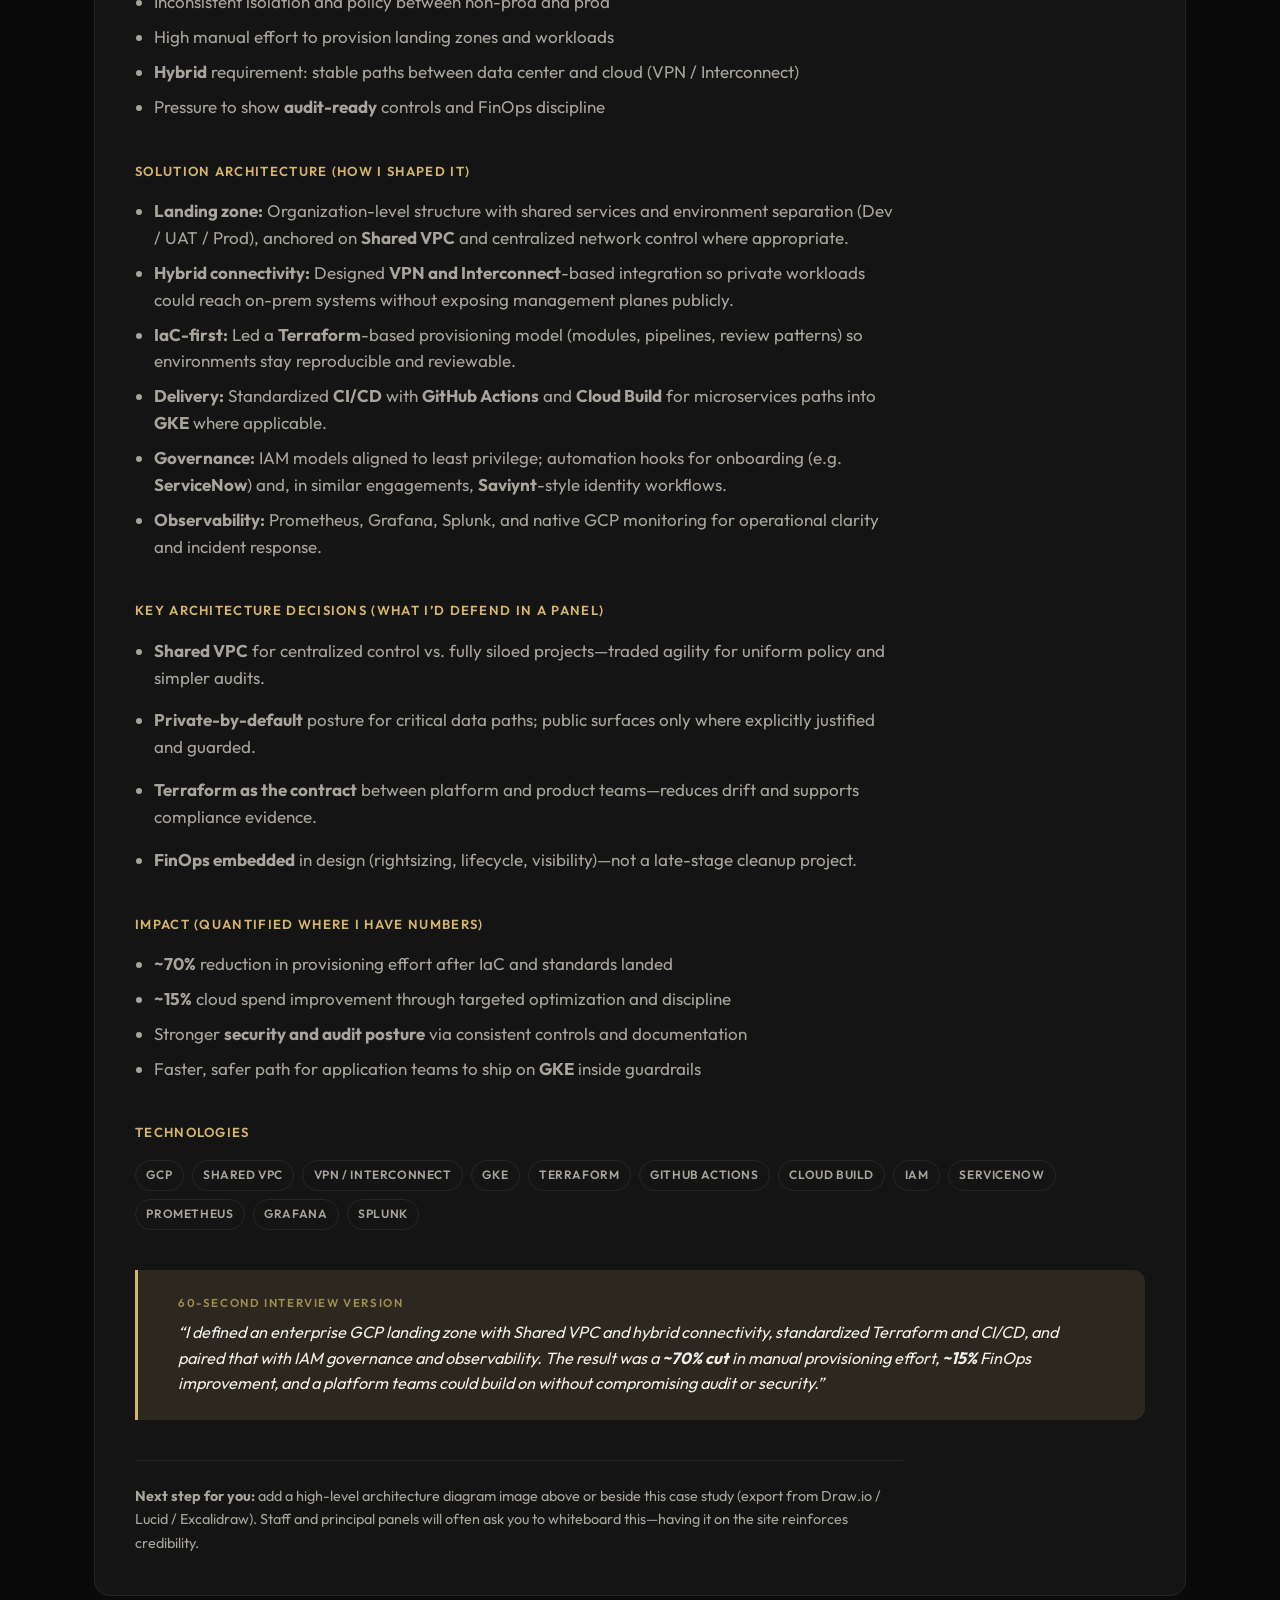
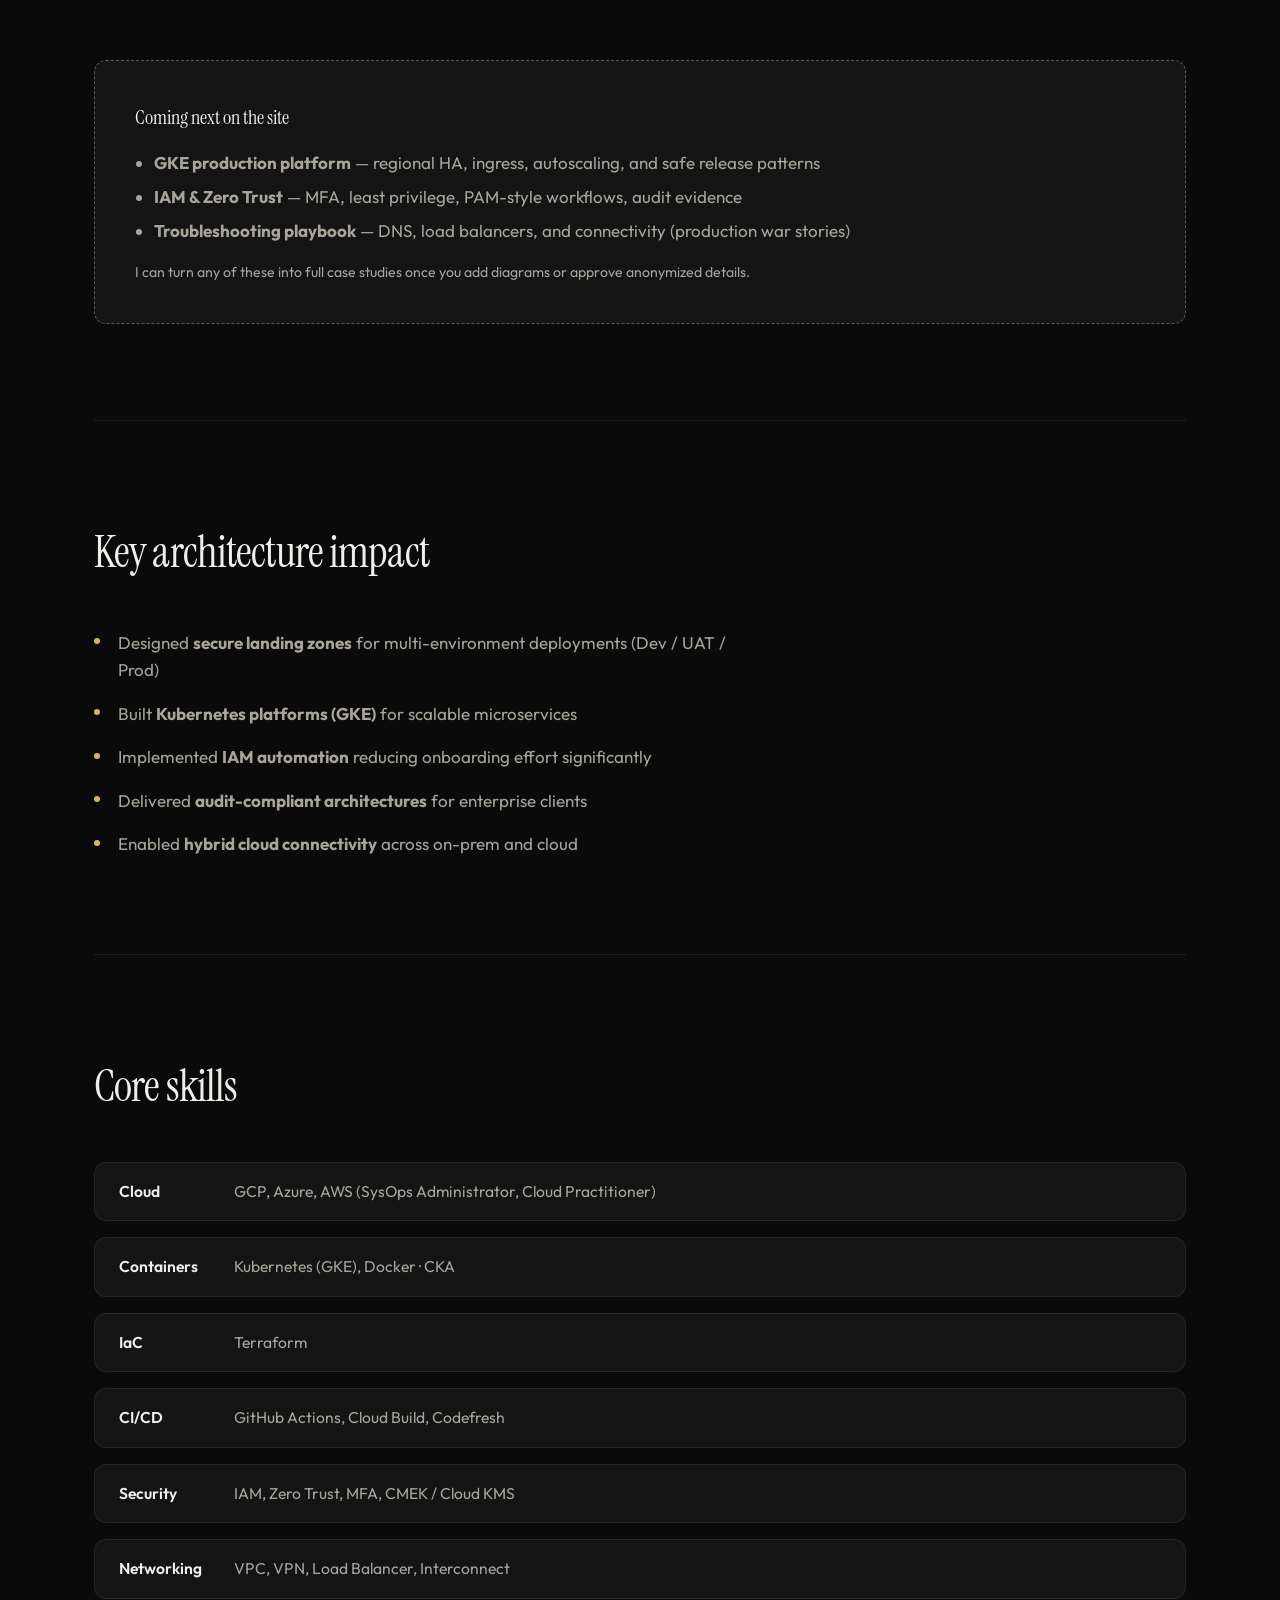
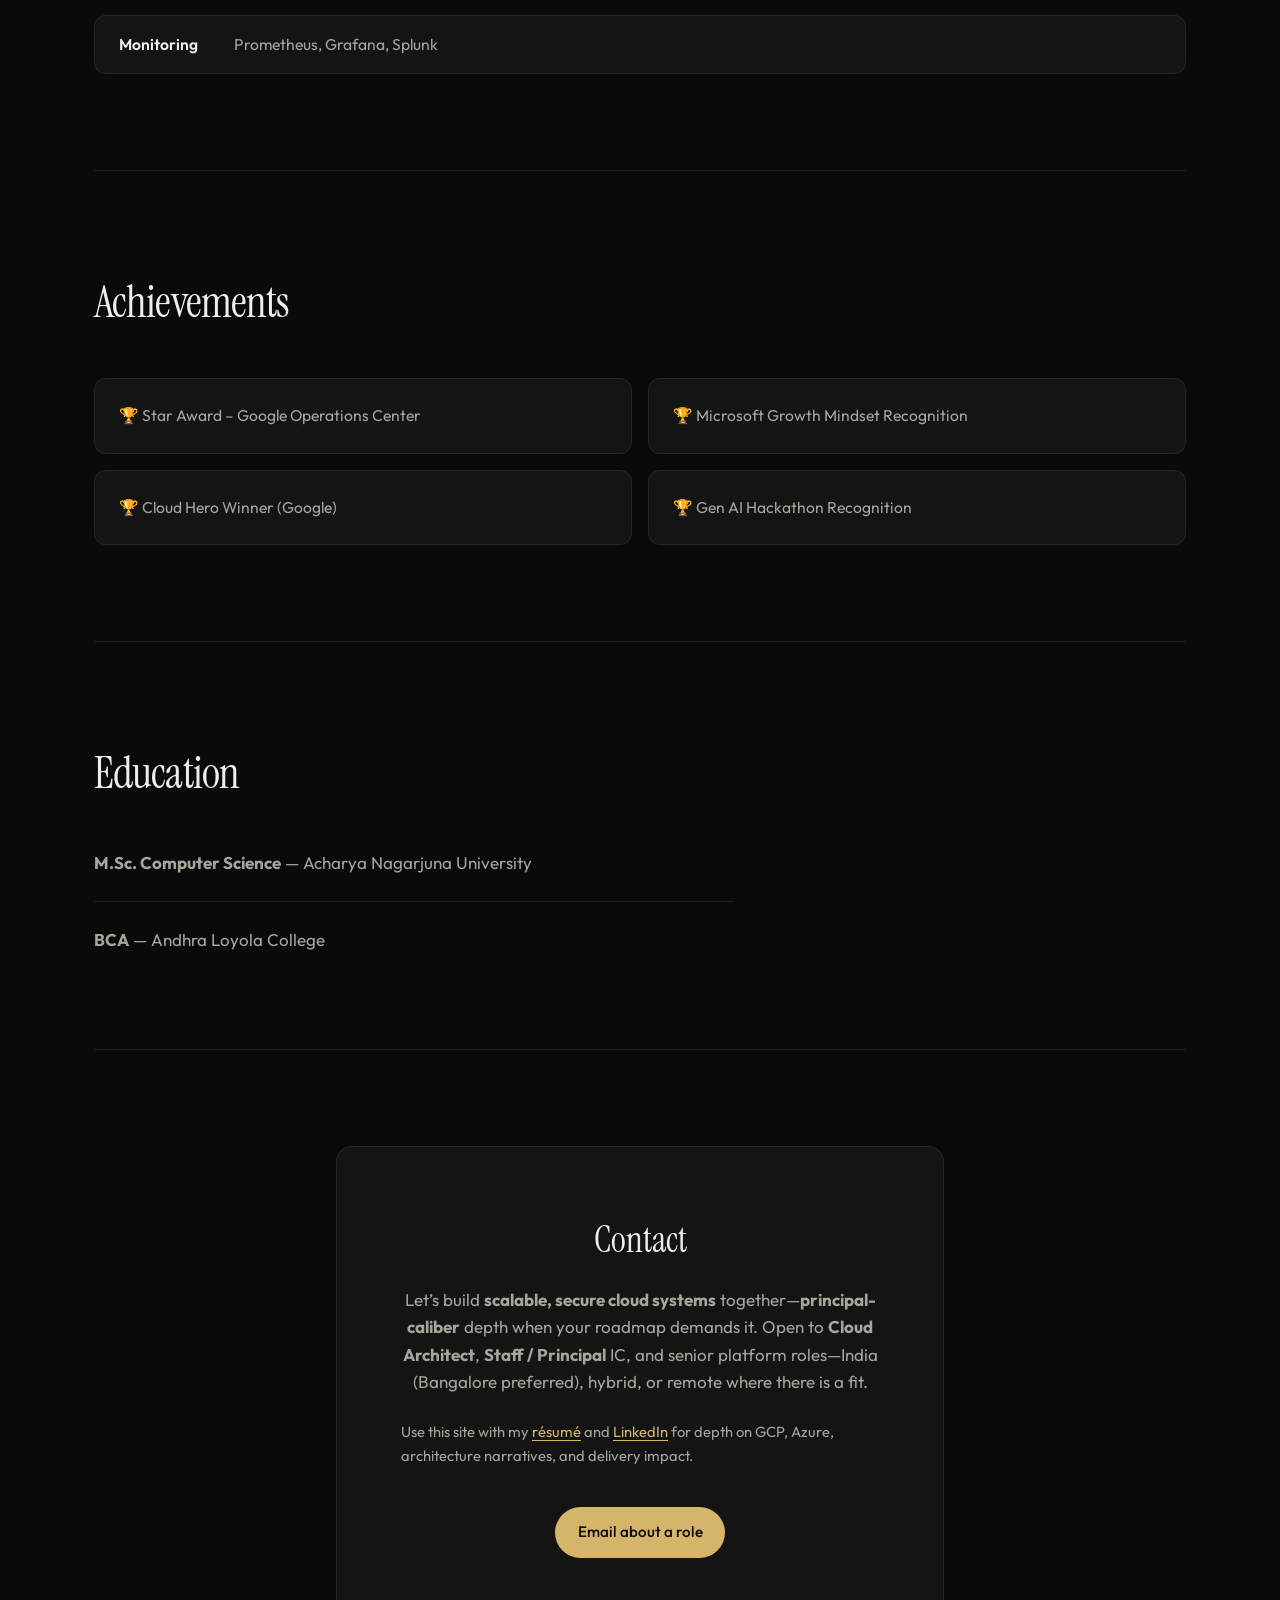
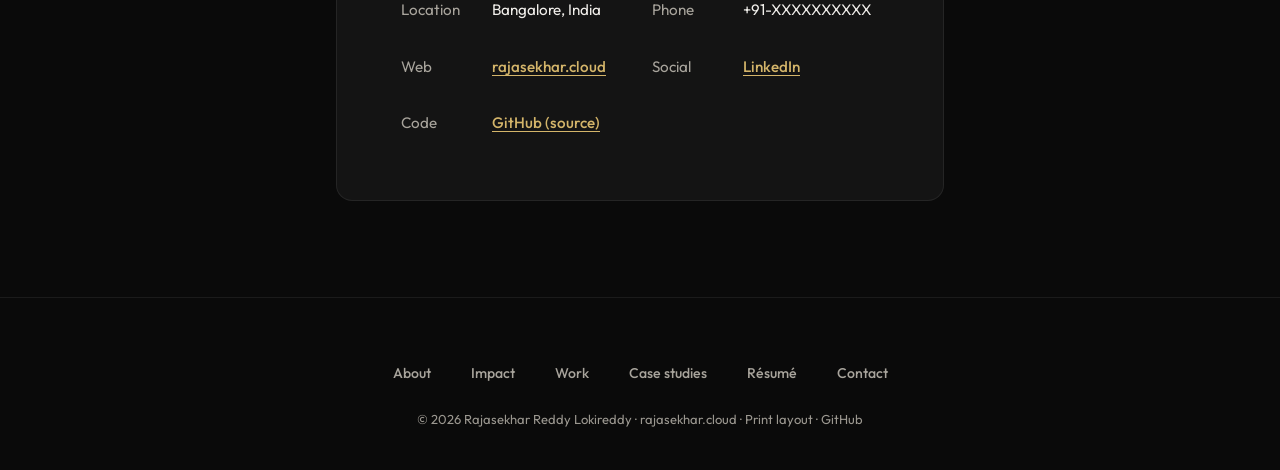
==== commit 69f5d036: "feat: add resume/ folder, sync summary with site, redirects from old paths Made-with: Cursor" ====
--- a/index.html
+++ b/index.html
@@ -125,7 +125,7 @@
       </ul>
       <div class="hero-actions">
         <a class="btn btn-primary" href="#work">View my work</a>
-        <a class="btn btn-ghost" href="resume.html">Download resume</a>
+        <a class="btn btn-ghost" href="resume/">Résumé</a>
         <a class="btn btn-ghost" href="#contact">Contact</a>
       </div>
       <a class="hero-scroll" href="#about">
@@ -178,7 +178,9 @@
           <strong>Google</strong> and <strong>Microsoft</strong>, building enterprise-grade platforms on
           <strong>Google Cloud</strong> and <strong>Azure</strong>. I specialize in
           <strong>secure, scalable, compliant</strong> architectures using <strong>Kubernetes (GKE)</strong>,
-          <strong>Terraform</strong>, and modern <strong>DevSecOps</strong> practices.
+          <strong>Terraform</strong>, and modern <strong>DevSecOps</strong> practices—with hands-on work across
+          <strong>landing zones</strong>, <strong>hybrid connectivity</strong> (VPN / Interconnect),
+          <strong>IAM governance</strong>, <strong>FinOps</strong>, and <strong>audit-ready</strong> controls.
         </p>
         <ul class="expertise-pillars" aria-label="Practice depth by area">
           <li class="expertise-pillars__card">
@@ -836,7 +838,7 @@
           (Bangalore preferred), hybrid, or remote where there is a fit.
         </p>
         <p class="contact-note">
-          Use this site with my <a href="resume.html">resume</a> and
+          Use this site with my <a href="resume/">résumé</a> and
           <a href="https://www.linkedin.com/in/rajasekhar-reddy-lokireddy-64359775/" rel="noopener noreferrer">LinkedIn</a>
           for depth on GCP, Azure, architecture narratives, and delivery impact.
         </p>
@@ -867,13 +869,13 @@
       <a href="#metrics">Impact</a>
       <a href="#work">Work</a>
       <a href="#case-studies">Case studies</a>
-      <a href="resume.html">Resume</a>
+      <a href="resume/">Résumé</a>
       <a href="#contact">Contact</a>
     </nav>
     <p class="site-footer__legal">
       © <span id="year"></span> Rajasekhar Reddy Lokireddy ·
       <a href="https://rajasekhar.cloud/">rajasekhar.cloud</a>
-      · <a href="resume.html">Printable resume</a>
+      · <a href="resume/print.html">Print layout</a>
       · <a href="https://github.com/Raja-code-cloud/rajasekhar-cloud" rel="noopener noreferrer">GitHub</a>
     </p>
   </footer>
